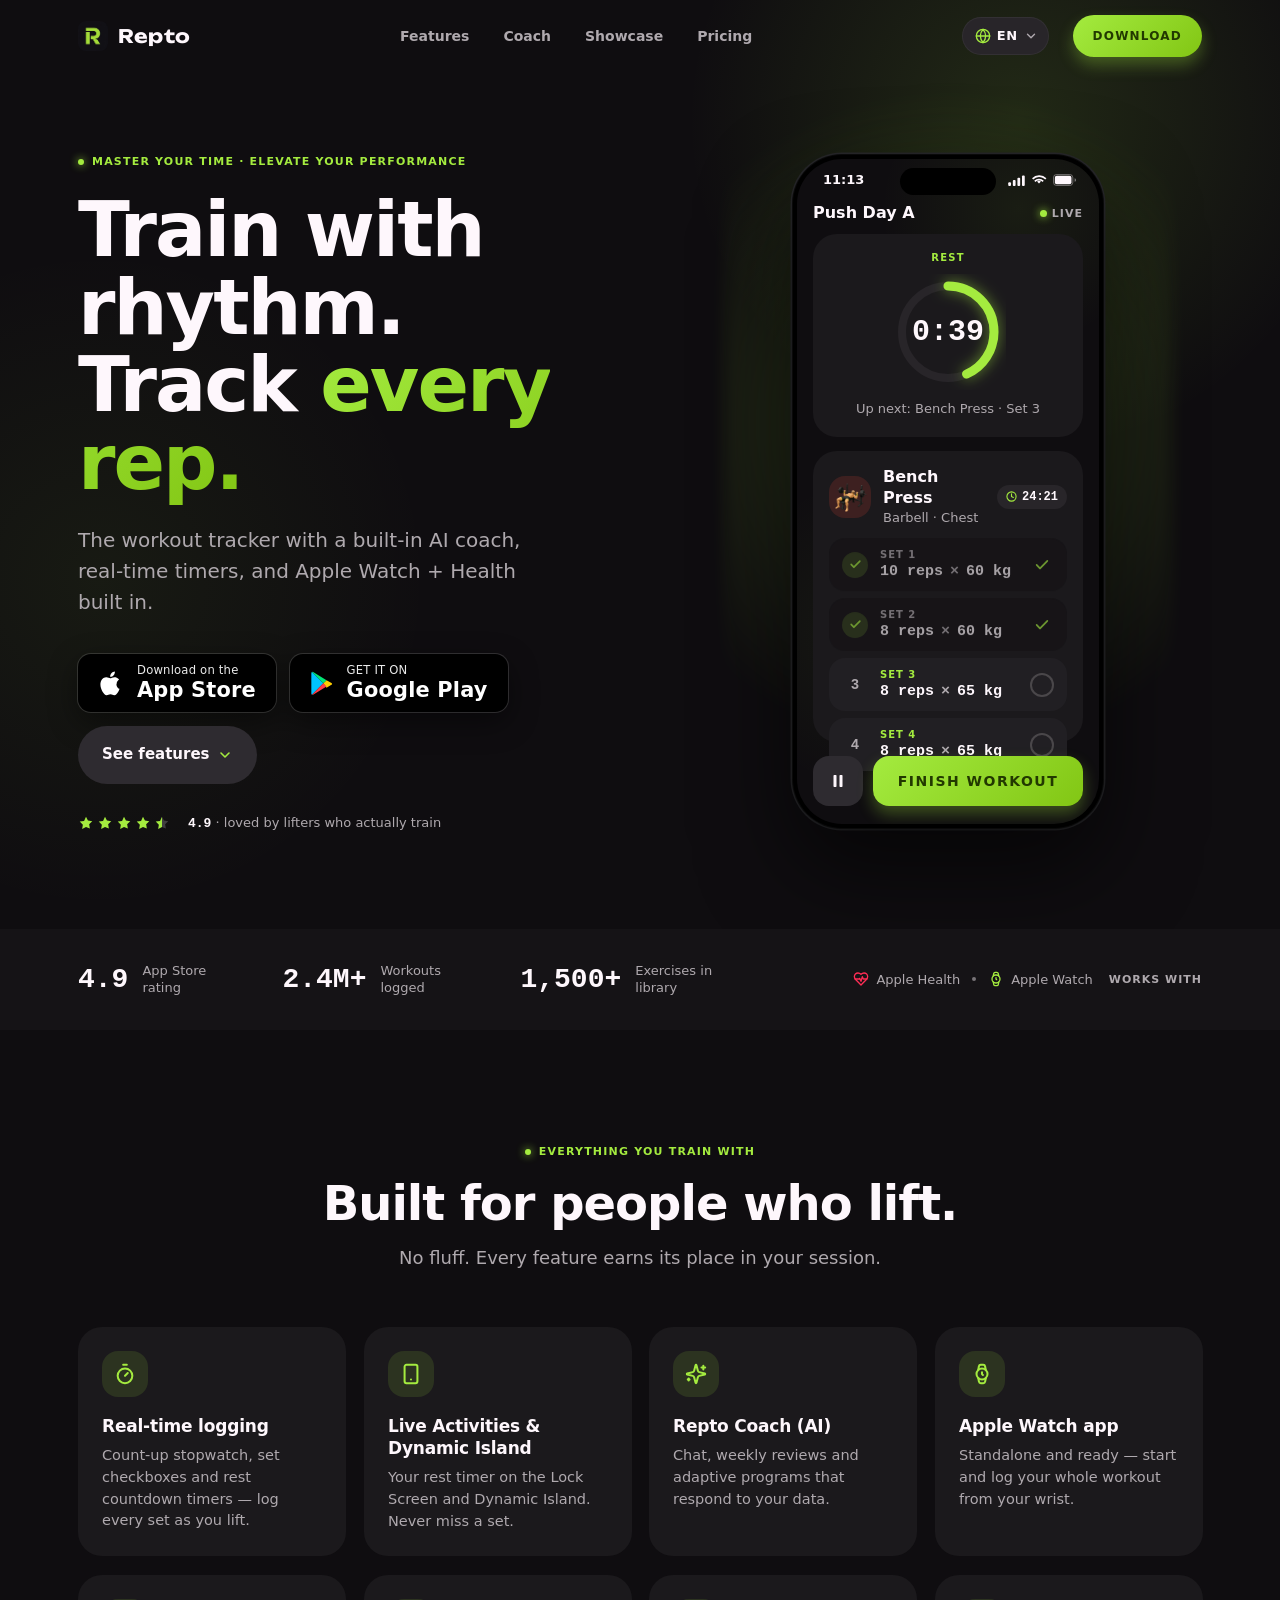
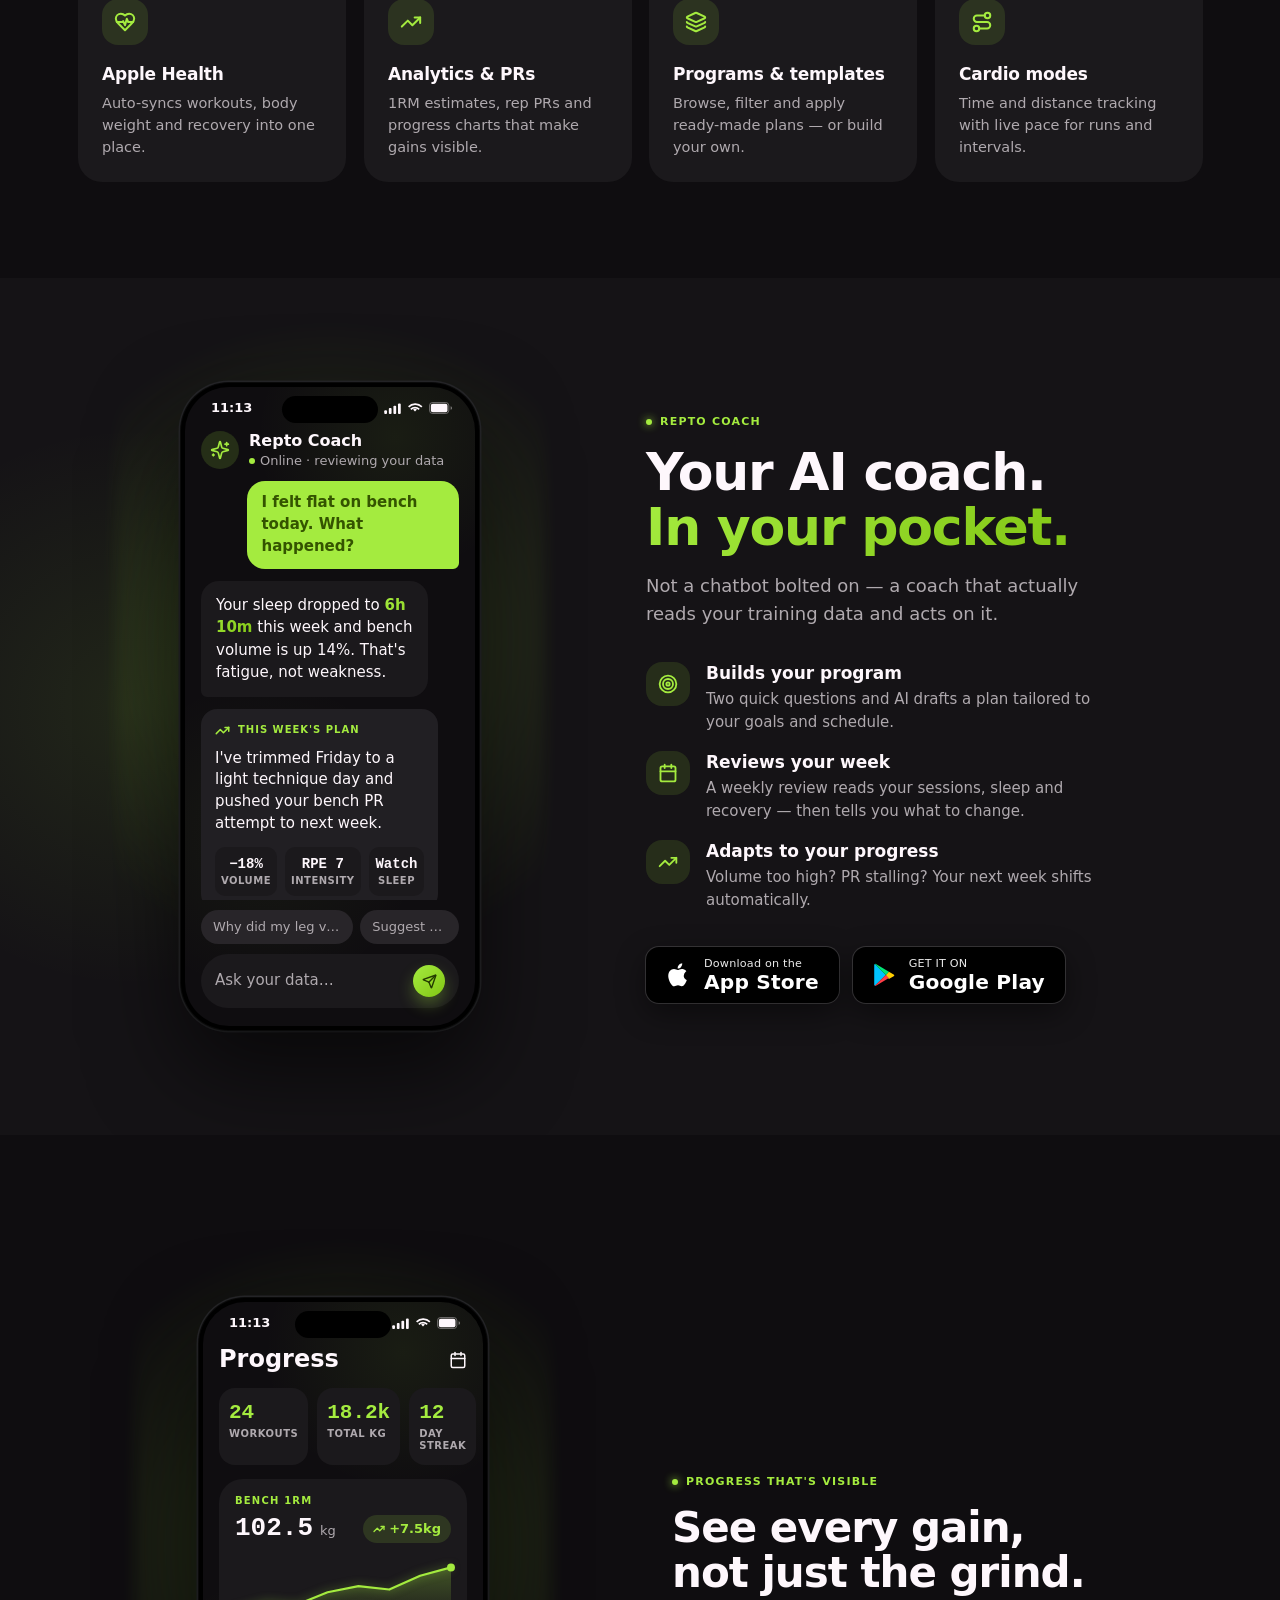
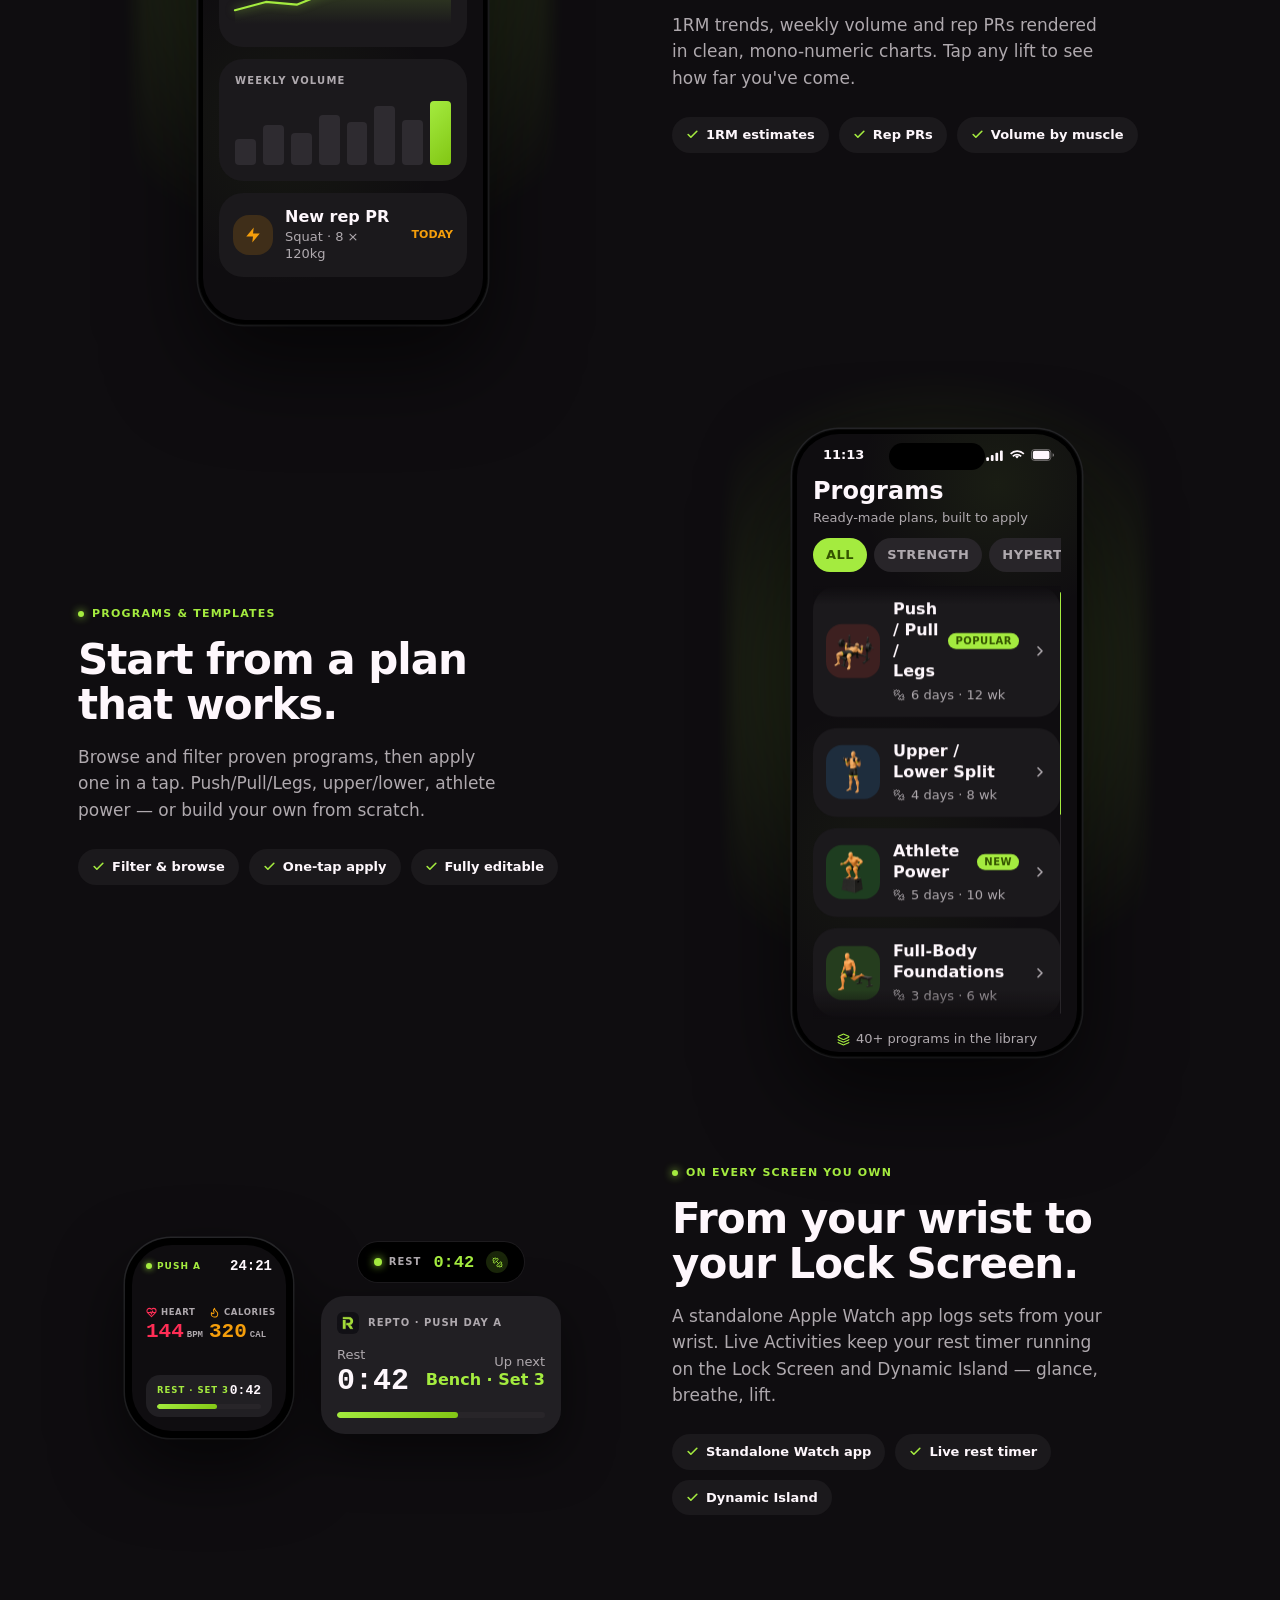
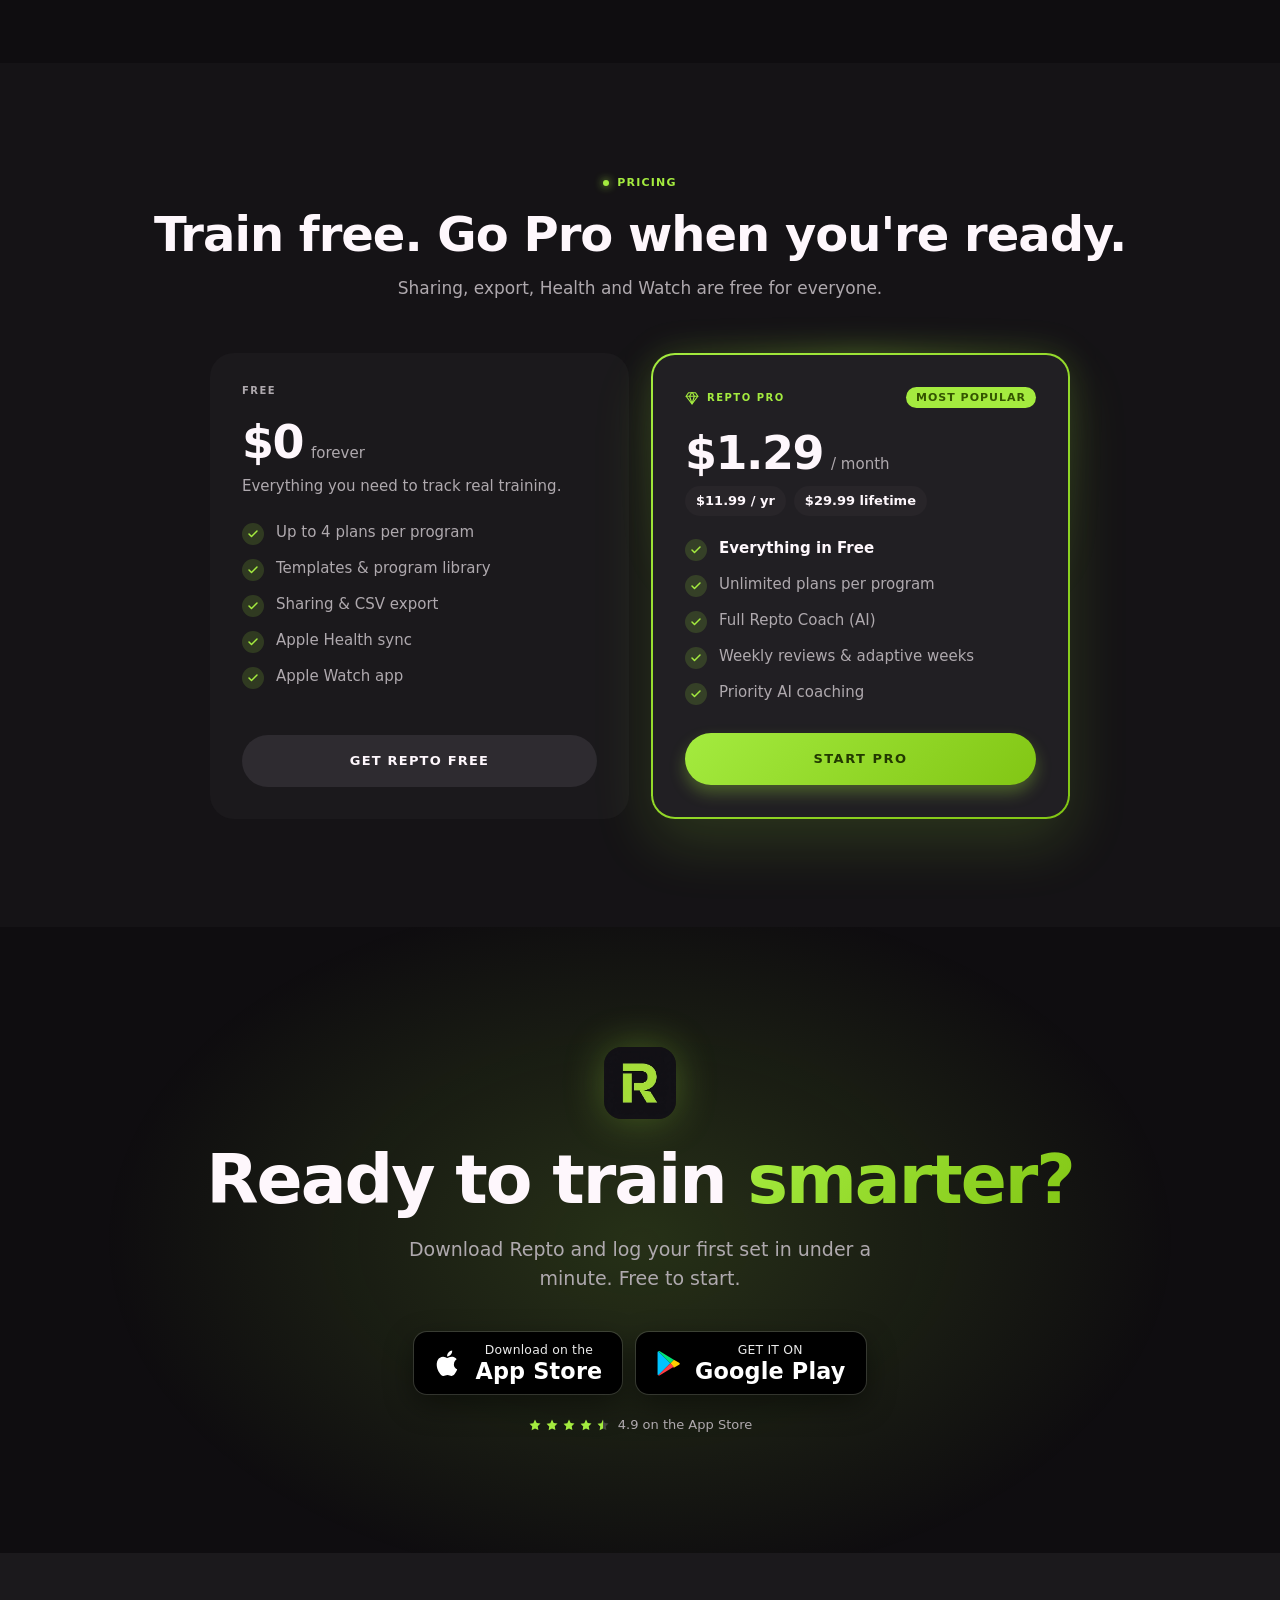
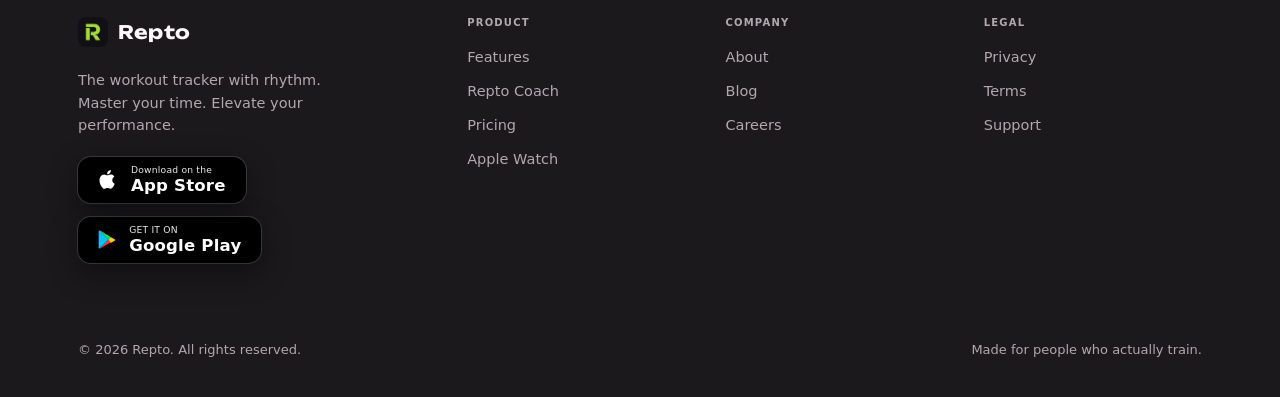
==== index.html @ 411bfa7f "feat(seo): show real 4.9 App Store rating + aggregateRating (4.9/30) Update displayed rating 4.8 -> " ====
<!DOCTYPE html>
<html lang="en">
<head>
<meta charset="UTF-8" />
<meta name="viewport" content="width=device-width, initial-scale=1.0" />
<title>Repto — Train with rhythm. Track every rep.</title>
<meta name="description" content="The workout tracker with a built-in AI coach, real-time timers, and Apple Watch + Apple Health built in. Master your time. Elevate your performance." />
<link rel="icon" href="assets/repto-logo.jpeg" />
<link rel="stylesheet" href="assets/colors_and_type.css" />
<link rel="stylesheet" href="assets/styles.css" />
<link rel="stylesheet" href="assets/lang.css" />
<link rel="canonical" href="https://reptofit.com/" />
<link rel="alternate" hreflang="en" href="https://reptofit.com/" />
<link rel="alternate" hreflang="vi" href="https://reptofit.com/index-vi.html" />
<link rel="alternate" hreflang="x-default" href="https://reptofit.com/" />
<meta property="og:type" content="website" />
<meta property="og:url" content="https://reptofit.com/" />
<meta property="og:title" content="Repto — Train with rhythm. Track every rep." />
<meta property="og:description" content="The workout tracker with a built-in AI coach, real-time timers, and Apple Watch + Health built in." />
<meta property="og:image" content="https://reptofit.com/assets/repto-logo.jpeg" />
<meta property="og:locale" content="en_US" />
<meta property="og:locale:alternate" content="vi_VN" />
<meta name="apple-itunes-app" content="app-id=6761402067" />
<meta name="twitter:card" content="summary_large_image" />
<meta name="twitter:title" content="Repto — Train with rhythm. Track every rep." />
<meta name="twitter:description" content="The workout tracker with a built-in AI coach, real-time timers, and Apple Watch + Health built in." />
<meta name="twitter:image" content="https://reptofit.com/assets/repto-logo.jpeg" />
<script type="application/ld+json">
{
  "@context": "https://schema.org",
  "@type": "SoftwareApplication",
  "name": "Repto — Workout Tracker",
  "operatingSystem": "iOS",
  "applicationCategory": "HealthApplication",
  "url": "https://reptofit.com/",
  "downloadUrl": "https://apps.apple.com/app/repto-workout-tracker/id6761402067",
  "description": "The workout tracker with a built-in AI coach, real-time timers, and Apple Watch + Apple Health built in.",
  "offers": {
    "@type": "Offer",
    "price": "0",
    "priceCurrency": "USD"
  },
  "publisher": {
    "@type": "Organization",
    "name": "Repto",
    "url": "https://reptofit.com/"
  },
  "aggregateRating": {
    "@type": "AggregateRating",
    "ratingValue": "4.9",
    "ratingCount": "30",
    "bestRating": "5",
    "worstRating": "1"
  }
}
</script>
<script src="assets/redirect.js"></script>
</head>
<body>

<!-- ============================================================ ICON SPRITE
     Lucide-geometry stroke icons; referenced via <svg class="icon"><use/></svg>.
     Stroke/fill/size are set by presentation attributes on each <use> wrapper. -->
<svg width="0" height="0" style="position:absolute" aria-hidden="true">
  <defs>
    <symbol id="i-timer" viewBox="0 0 24 24"><line x1="10" x2="14" y1="2" y2="2"/><line x1="12" x2="15" y1="14" y2="11"/><circle cx="12" cy="14" r="8"/></symbol>
    <symbol id="i-smartphone" viewBox="0 0 24 24"><rect width="14" height="20" x="5" y="2" rx="2" ry="2"/><path d="M12 18h.01"/></symbol>
    <symbol id="i-sparkles" viewBox="0 0 24 24"><path d="M9.937 15.5A2 2 0 0 0 8.5 14.063l-6.135-1.582a.5.5 0 0 1 0-.962L8.5 9.936A2 2 0 0 0 9.937 8.5l1.582-6.135a.5.5 0 0 1 .962 0L14.063 8.5A2 2 0 0 0 15.5 9.937l6.135 1.581a.5.5 0 0 1 0 .964L15.5 14.063a2 2 0 0 0-1.437 1.437l-1.582 6.135a.5.5 0 0 1-.962 0z"/><path d="M20 3v4"/><path d="M22 5h-4"/><path d="M4 17v2"/><path d="M5 18H3"/></symbol>
    <symbol id="i-watch" viewBox="0 0 24 24"><circle cx="12" cy="12" r="6"/><polyline points="12 10 12 12 13 13"/><path d="m16.13 7.66-.81-4.05a2 2 0 0 0-2-1.61h-2.68a2 2 0 0 0-2 1.61l-.78 4.05"/><path d="m7.88 16.36.8 4a2 2 0 0 0 2 1.61h2.72a2 2 0 0 0 2-1.61l.81-4.05"/></symbol>
    <symbol id="i-heartPulse" viewBox="0 0 24 24"><path d="M19 14c1.49-1.46 3-3.21 3-5.5A5.5 5.5 0 0 0 16.5 3c-1.76 0-3 .5-4.5 2-1.5-1.5-2.74-2-4.5-2A5.5 5.5 0 0 0 2 8.5c0 2.3 1.5 4.05 3 5.5l7 7Z"/><path d="M3.22 12H9.5l.5-1 2 4.5 2-7 1.5 3.5h5.27"/></symbol>
    <symbol id="i-trendingUp" viewBox="0 0 24 24"><polyline points="22 7 13.5 15.5 8.5 10.5 2 17"/><polyline points="16 7 22 7 22 13"/></symbol>
    <symbol id="i-layers" viewBox="0 0 24 24"><path d="m12.83 2.18a2 2 0 0 0-1.66 0L2.6 6.08a1 1 0 0 0 0 1.83l8.58 3.91a2 2 0 0 0 1.66 0l8.58-3.9a1 1 0 0 0 0-1.83Z"/><path d="M2 12a1 1 0 0 0 .58.91l8.6 3.91a2 2 0 0 0 1.65 0l8.58-3.9A1 1 0 0 0 22 12"/><path d="M2 17a1 1 0 0 0 .58.91l8.6 3.91a2 2 0 0 0 1.65 0l8.58-3.9A1 1 0 0 0 22 17"/></symbol>
    <symbol id="i-route" viewBox="0 0 24 24"><circle cx="6" cy="19" r="3"/><path d="M9 19h8.5a3.5 3.5 0 0 0 0-7h-11a3.5 3.5 0 0 1 0-7H15"/><circle cx="18" cy="5" r="3"/></symbol>
    <symbol id="i-target" viewBox="0 0 24 24"><circle cx="12" cy="12" r="10"/><circle cx="12" cy="12" r="6"/><circle cx="12" cy="12" r="2"/></symbol>
    <symbol id="i-calendar" viewBox="0 0 24 24"><path d="M8 2v4"/><path d="M16 2v4"/><rect width="18" height="18" x="3" y="4" rx="2"/><path d="M3 10h18"/></symbol>
    <symbol id="i-check" viewBox="0 0 24 24"><path d="M20 6 9 17l-5-5"/></symbol>
    <symbol id="i-gem" viewBox="0 0 24 24"><path d="M6 3h12l4 6-10 13L2 9Z"/><path d="M11 3 8 9l4 13 4-13-3-6"/><path d="M2 9h20"/></symbol>
    <symbol id="i-chevronDown" viewBox="0 0 24 24"><path d="m6 9 6 6 6-6"/></symbol>
    <symbol id="i-chevronRight" viewBox="0 0 24 24"><path d="m9 18 6-6-6-6"/></symbol>
    <symbol id="i-clock" viewBox="0 0 24 24"><circle cx="12" cy="12" r="10"/><polyline points="12 6 12 12 16 14"/></symbol>
    <symbol id="i-dumbbell" viewBox="0 0 24 24"><path d="M14.4 14.4 9.6 9.6"/><path d="M18.657 21.485a2 2 0 1 1-2.829-2.828l-1.767 1.768a2 2 0 1 1-2.829-2.829l6.364-6.364a2 2 0 1 1 2.829 2.829l-1.768 1.767a2 2 0 1 1 2.828 2.829z"/><path d="m21.5 21.5-1.4-1.4"/><path d="M3.9 3.9 2.5 2.5"/><path d="M6.404 12.768a2 2 0 1 1-2.829-2.829l1.768-1.767a2 2 0 1 1-2.828-2.829l2.828-2.828a2 2 0 1 1 2.829 2.828l1.767-1.768a2 2 0 1 1 2.829 2.829z"/></symbol>
    <symbol id="i-flame" viewBox="0 0 24 24"><path d="M8.5 14.5A2.5 2.5 0 0 0 11 12c0-1.38-.5-2-1-3-1.072-2.143-.224-4.054 2-6 .5 2.5 2 4.9 4 6.5 2 1.6 3 3.5 3 5.5a7 7 0 1 1-14 0c0-1.153.433-2.294 1-3a2.5 2.5 0 0 0 2.5 2.5z"/></symbol>
    <symbol id="i-zap" viewBox="0 0 24 24"><polygon points="13 2 3 14 12 14 11 22 21 10 12 10 13 2"/></symbol>
    <symbol id="i-send" viewBox="0 0 24 24"><path d="M14.536 21.686a.5.5 0 0 0 .937-.024l6.5-19a.496.496 0 0 0-.635-.635l-19 6.5a.5.5 0 0 0-.024.937l7.93 3.18a2 2 0 0 1 1.112 1.11z"/><path d="m21.854 2.147-10.94 10.939"/></symbol>
  </defs>
</svg>

<!-- ============================================================ NAV -->
<header class="nav" id="nav">
  <nav class="nav__inner container">
    <a href="#top" class="wordmark" aria-label="Repto home">
      <img src="assets/repto-logo.jpeg" alt="" width="30" height="30" class="wordmark__logo" />
      <span class="wordmark__name">Repto</span>
    </a>
    <div class="nav__links">
      <a href="#features">Features</a>
      <a href="#coach">Coach</a>
      <a href="#showcase">Showcase</a>
      <a href="#pricing">Pricing</a>
    </div>
    <div class="nav__lang" data-lang-switch><noscript><a href="index-vi.html">Tiếng Việt</a></noscript></div>
    <a href="#download" class="btn-cta nav__cta">Download</a>
  </nav>
</header>

<main>

<!-- ============================================================ HERO -->
<section id="top" class="hero">
  <div class="hero__glows" aria-hidden="true">
    <span class="glow glow--hero-a"></span>
    <span class="glow glow--hero-b"></span>
  </div>
  <div class="container hero__inner">
    <div class="hero-grid">
      <div class="hero-copy">
        <div class="reveal"><span class="overline"><span class="overline__dot"></span><span class="overline__text">Master your time · Elevate your performance</span></span></div>
        <h1 class="reveal hero__title" data-delay="70">Train with rhythm.<br />Track <span class="accent">every rep.</span></h1>
        <p class="reveal hero__lead" data-delay="140">The workout tracker with a built-in AI coach, real-time timers, and Apple Watch + Health built in.</p>
        <div class="reveal hero__ctas" data-delay="210">
          <!-- App Store badge -->
          <a href="https://apps.apple.com/app/repto-workout-tracker/id6761402067" target="_blank" rel="noopener" class="badge badge--58" aria-label="Download Repto on the App Store">
            <svg class="badge__glyph" viewBox="0 0 24 24" fill="#fff" aria-hidden="true"><path d="M17.05 12.5c-.03-2.5 2.04-3.7 2.13-3.76-1.16-1.7-2.97-1.93-3.61-1.96-1.54-.16-3 .9-3.78.9-.77 0-1.97-.88-3.24-.85-1.67.02-3.21.97-4.07 2.46-1.73 3.01-.44 7.46 1.24 9.9.82 1.2 1.8 2.53 3.08 2.48 1.24-.05 1.7-.8 3.2-.8 1.49 0 1.9.8 3.2.77 1.32-.02 2.16-1.21 2.97-2.41.93-1.38 1.32-2.72 1.34-2.79-.03-.01-2.57-.99-2.6-3.92zM14.6 5.1c.68-.83 1.14-1.98 1.01-3.1-.98.04-2.16.65-2.87 1.47-.63.73-1.18 1.9-1.03 3.02 1.09.08 2.21-.56 2.89-1.39z"/></svg>
            <span class="badge__txt"><span class="badge__pre">Download on the</span><span class="badge__name">App Store</span></span>
          </a>
          <!-- Google Play badge -->
          <a href="#download" class="badge badge--58" aria-label="Get Repto on Google Play">
            <svg class="badge__glyph badge__glyph--play" viewBox="0 0 24 24" aria-hidden="true"><path d="M3.609 1.814 13.792 12 3.61 22.186a.996.996 0 0 1-.61-.92V2.734a1 1 0 0 1 .609-.92z" fill="#00C3FF"/><path d="m13.792 12 2.882-2.882 4.434 2.53c.78.445.78 1.26 0 1.704l-4.434 2.53L13.792 12z" fill="#FFCE00"/><path d="m16.674 9.118-2.882 2.882L3.61 1.814a.998.998 0 0 1 .98-.04l12.084 7.344z" fill="#00E676"/><path d="m13.792 12 2.882 2.882L4.589 22.226a.998.998 0 0 1-.98-.04L13.792 12z" fill="#FF3D47"/></svg>
            <span class="badge__txt"><span class="badge__pre">GET IT ON</span><span class="badge__name">Google Play</span></span>
          </a>
          <a href="#features" class="btn-ghost">See features <svg class="icon" width="16" height="16" fill="none" stroke="var(--lime)" stroke-width="2.4" stroke-linecap="round" stroke-linejoin="round"><use href="#i-chevronDown"/></svg></a>
        </div>
        <div class="reveal hero__rating" data-delay="280">
          <span class="stars" data-stars="4.9" aria-label="4.9 out of 5"></span>
          <span class="hero__rating-txt"><strong>4.9</strong> · loved by lifters who actually train</span>
        </div>
      </div>
      <div class="hero-phone">
        <div class="reveal reveal--far" data-delay="180">
          <!-- PHONE: Active Workout -->
          <div class="phone phone--312">
            <span class="phone__glow" aria-hidden="true"></span>
            <div class="phone__body repto-float">
              <div class="phone__screen">
                <div class="phone__ambient" aria-hidden="true"><span></span><span></span></div>
                <div class="statusbar">
                  <span class="statusbar__time" data-clock>9:41</span>
                  <span class="statusbar__icons">
                    <svg width="17" height="11" viewBox="0 0 18 12" fill="currentColor"><rect x="0" y="8" width="3" height="4" rx="1"/><rect x="5" y="5.5" width="3" height="6.5" rx="1"/><rect x="10" y="3" width="3" height="9" rx="1"/><rect x="15" y="0.5" width="3" height="11.5" rx="1"/></svg>
                    <svg width="16" height="11" viewBox="0 0 17 12" fill="currentColor"><path d="M8.5 2.2c2.6 0 5 1 6.8 2.7l1.3-1.4A11 11 0 0 0 8.5.3 11 11 0 0 0 .9 3.5l1.3 1.4A9.4 9.4 0 0 1 8.5 2.2z"/><path d="M8.5 6c1.5 0 2.9.6 3.9 1.6l1.3-1.4a7.3 7.3 0 0 0-10.4 0l1.3 1.4A5.4 5.4 0 0 1 8.5 6z"/><path d="m8.5 9.4 2.1-2.2a3 3 0 0 0-4.2 0z"/></svg>
                    <svg width="24" height="12" viewBox="0 0 26 13" fill="none"><rect x="0.5" y="0.5" width="21" height="12" rx="3.5" stroke="currentColor" opacity="0.4"/><rect x="2" y="2" width="18" height="9" rx="2" fill="currentColor"/><path d="M23.5 4.5v4c.8-.3 1.3-1 1.3-2s-.5-1.7-1.3-2z" fill="currentColor" opacity="0.5"/></svg>
                  </span>
                  <span class="statusbar__notch"></span>
                </div>
                <div class="phone__content">
                  <!-- Active workout screen -->
                  <div class="aw">
                    <div class="aw__head">
                      <div class="aw__title">Push Day A</div>
                      <span class="aw__live"><span class="repto-pulse aw__live-dot"></span> LIVE</span>
                    </div>
                    <div class="aw__pad">
                      <div class="aw__rest">
                        <div class="plabel" data-rest-label>REST</div>
                        <div class="aw__ring">
                          <svg width="116" height="116" viewBox="0 0 116 116" class="aw__ring-svg">
                            <circle cx="58" cy="58" r="46" fill="none" stroke="var(--surface-highest)" stroke-width="8"/>
                            <circle cx="58" cy="58" r="46" fill="none" stroke="var(--lime)" stroke-width="9" stroke-linecap="round" class="aw__ring-prog" data-rest-ring stroke-dasharray="289.03" stroke-dashoffset="154.15"/>
                          </svg>
                          <div class="aw__ring-num" data-rest-num>0:42</div>
                        </div>
                        <div class="aw__upnext">Up next: Bench Press · Set 3</div>
                      </div>
                    </div>
                    <div class="aw__pad aw__exwrap">
                      <div class="aw__ex">
                        <div class="aw__ex-head">
                          <div class="aw__ex-icon" style="background:var(--muscle-chest)"><img src="assets/exercises/bench_press_barbell.png" alt="" /></div>
                          <div class="aw__ex-meta">
                            <div class="card-title">Bench Press</div>
                            <div class="caption">Barbell · Chest</div>
                          </div>
                          <span class="aw__ex-timer"><svg class="icon" width="11" height="11" fill="none" stroke="var(--lime)" stroke-width="2.4" stroke-linecap="round" stroke-linejoin="round"><use href="#i-clock"/></svg><span class="mono" data-elapsed>24:18</span></span>
                        </div>
                        <div class="aw__sets">
                          <div class="aw__set aw__set--done">
                            <span class="aw__set-mark"><svg class="icon" width="13" height="13" fill="none" stroke="var(--lime)" stroke-width="3" stroke-linecap="round" stroke-linejoin="round"><use href="#i-check"/></svg></span>
                            <div class="aw__set-body"><div class="aw__set-label aw__set-label--done">SET 1</div><div class="aw__set-val"><span>10 reps</span><span class="aw__set-x">×</span><span>60 kg</span></div></div>
                            <span class="aw__set-check aw__set-check--done"><svg class="icon" width="16" height="16" fill="none" stroke="var(--lime)" stroke-width="2.6" stroke-linecap="round" stroke-linejoin="round"><use href="#i-check"/></svg></span>
                          </div>
                          <div class="aw__set aw__set--done">
                            <span class="aw__set-mark"><svg class="icon" width="13" height="13" fill="none" stroke="var(--lime)" stroke-width="3" stroke-linecap="round" stroke-linejoin="round"><use href="#i-check"/></svg></span>
                            <div class="aw__set-body"><div class="aw__set-label aw__set-label--done">SET 2</div><div class="aw__set-val"><span>8 reps</span><span class="aw__set-x">×</span><span>60 kg</span></div></div>
                            <span class="aw__set-check aw__set-check--done"><svg class="icon" width="16" height="16" fill="none" stroke="var(--lime)" stroke-width="2.6" stroke-linecap="round" stroke-linejoin="round"><use href="#i-check"/></svg></span>
                          </div>
                          <div class="aw__set">
                            <span class="aw__set-num">3</span>
                            <div class="aw__set-body"><div class="aw__set-label">SET 3</div><div class="aw__set-val"><span>8 reps</span><span class="aw__set-x">×</span><span>65 kg</span></div></div>
                            <span class="aw__set-check"></span>
                          </div>
                          <div class="aw__set">
                            <span class="aw__set-num">4</span>
                            <div class="aw__set-body"><div class="aw__set-label">SET 4</div><div class="aw__set-val"><span>8 reps</span><span class="aw__set-x">×</span><span>65 kg</span></div></div>
                            <span class="aw__set-check"></span>
                          </div>
                        </div>
                      </div>
                    </div>
                    <div class="aw__actions">
                      <div class="aw__pause"><svg width="18" height="18" viewBox="0 0 24 24" fill="var(--text-primary)"><rect x="6" y="4" width="4" height="16" rx="1"/><rect x="14" y="4" width="4" height="16" rx="1"/></svg></div>
                      <div class="aw__finish">Finish Workout</div>
                    </div>
                  </div>
                </div>
              </div>
            </div>
          </div>
        </div>
      </div>
    </div>
  </div>
</section>

<!-- ============================================================ SOCIAL PROOF -->
<section class="proof">
  <div class="container proof__inner">
    <div class="proof-stats">
      <div class="proof__stat"><span class="proof__val">4.9</span><span class="proof__lbl">App Store rating</span></div>
      <div class="proof__stat"><span class="proof__val">2.4M+</span><span class="proof__lbl">Workouts logged</span></div>
      <div class="proof__stat"><span class="proof__val">1,500+</span><span class="proof__lbl">Exercises in library</span></div>
    </div>
    <div class="proof__works">
      <span class="proof__work"><svg class="icon" width="16" height="16" fill="none" stroke="var(--health-red)" stroke-width="2" stroke-linecap="round" stroke-linejoin="round"><use href="#i-heartPulse"/></svg> Apple Health</span>
      <span class="proof__sep"></span>
      <span class="proof__work"><svg class="icon" width="16" height="16" fill="none" stroke="var(--lime)" stroke-width="2" stroke-linecap="round" stroke-linejoin="round"><use href="#i-watch"/></svg> Apple Watch</span>
      <span class="proof__workswith">Works with</span>
    </div>
  </div>
</section>

<!-- ============================================================ FEATURES -->
<section id="features" class="features">
  <div class="container">
    <div class="reveal section-head">
      <span class="overline"><span class="overline__dot"></span><span class="overline__text">Everything you train with</span></span>
      <h2 class="section-title">Built for people who lift.</h2>
      <p class="section-lead">No fluff. Every feature earns its place in your session.</p>
    </div>
    <div class="feat-grid">
      <div class="reveal feat-cell"><article class="feature"><div class="feature__icon"><svg class="icon" width="22" height="22" fill="none" stroke="var(--lime)" stroke-width="2.2" stroke-linecap="round" stroke-linejoin="round"><use href="#i-timer"/></svg></div><h3 class="feature__title">Real-time logging</h3><p class="feature__desc">Count-up stopwatch, set checkboxes and rest countdown timers — log every set as you lift.</p></article></div>
      <div class="reveal feat-cell" data-delay="60"><article class="feature"><div class="feature__icon"><svg class="icon" width="22" height="22" fill="none" stroke="var(--lime)" stroke-width="2.2" stroke-linecap="round" stroke-linejoin="round"><use href="#i-smartphone"/></svg></div><h3 class="feature__title">Live Activities &amp; Dynamic Island</h3><p class="feature__desc">Your rest timer on the Lock Screen and Dynamic Island. Never miss a set.</p></article></div>
      <div class="reveal feat-cell" data-delay="120"><article class="feature"><div class="feature__icon"><svg class="icon" width="22" height="22" fill="none" stroke="var(--lime)" stroke-width="2.2" stroke-linecap="round" stroke-linejoin="round"><use href="#i-sparkles"/></svg></div><h3 class="feature__title">Repto Coach (AI)</h3><p class="feature__desc">Chat, weekly reviews and adaptive programs that respond to your data.</p></article></div>
      <div class="reveal feat-cell" data-delay="180"><article class="feature"><div class="feature__icon"><svg class="icon" width="22" height="22" fill="none" stroke="var(--lime)" stroke-width="2.2" stroke-linecap="round" stroke-linejoin="round"><use href="#i-watch"/></svg></div><h3 class="feature__title">Apple Watch app</h3><p class="feature__desc">Standalone and ready — start and log your whole workout from your wrist.</p></article></div>
      <div class="reveal feat-cell"><article class="feature"><div class="feature__icon"><svg class="icon" width="22" height="22" fill="none" stroke="var(--lime)" stroke-width="2.2" stroke-linecap="round" stroke-linejoin="round"><use href="#i-heartPulse"/></svg></div><h3 class="feature__title">Apple Health</h3><p class="feature__desc">Auto-syncs workouts, body weight and recovery into one place.</p></article></div>
      <div class="reveal feat-cell" data-delay="60"><article class="feature"><div class="feature__icon"><svg class="icon" width="22" height="22" fill="none" stroke="var(--lime)" stroke-width="2.2" stroke-linecap="round" stroke-linejoin="round"><use href="#i-trendingUp"/></svg></div><h3 class="feature__title">Analytics &amp; PRs</h3><p class="feature__desc">1RM estimates, rep PRs and progress charts that make gains visible.</p></article></div>
      <div class="reveal feat-cell" data-delay="120"><article class="feature"><div class="feature__icon"><svg class="icon" width="22" height="22" fill="none" stroke="var(--lime)" stroke-width="2.2" stroke-linecap="round" stroke-linejoin="round"><use href="#i-layers"/></svg></div><h3 class="feature__title">Programs &amp; templates</h3><p class="feature__desc">Browse, filter and apply ready-made plans — or build your own.</p></article></div>
      <div class="reveal feat-cell" data-delay="180"><article class="feature"><div class="feature__icon"><svg class="icon" width="22" height="22" fill="none" stroke="var(--lime)" stroke-width="2.2" stroke-linecap="round" stroke-linejoin="round"><use href="#i-route"/></svg></div><h3 class="feature__title">Cardio modes</h3><p class="feature__desc">Time and distance tracking with live pace for runs and intervals.</p></article></div>
    </div>
  </div>
</section>

<!-- ============================================================ COACH SPOTLIGHT -->
<section id="coach" class="coach">
  <div class="glow glow--coach" aria-hidden="true"></div>
  <div class="container coach__inner">
    <div class="coach-grid">
      <div class="coach-phone">
        <div class="reveal reveal--far">
          <!-- PHONE: Coach chat -->
          <div class="phone phone--300">
            <span class="phone__glow" aria-hidden="true"></span>
            <div class="phone__body repto-float" style="animation-delay:.6s">
              <div class="phone__screen">
                <div class="phone__ambient" aria-hidden="true"><span></span><span></span></div>
                <div class="statusbar">
                  <span class="statusbar__time" data-clock>9:41</span>
                  <span class="statusbar__icons">
                    <svg width="17" height="11" viewBox="0 0 18 12" fill="currentColor"><rect x="0" y="8" width="3" height="4" rx="1"/><rect x="5" y="5.5" width="3" height="6.5" rx="1"/><rect x="10" y="3" width="3" height="9" rx="1"/><rect x="15" y="0.5" width="3" height="11.5" rx="1"/></svg>
                    <svg width="16" height="11" viewBox="0 0 17 12" fill="currentColor"><path d="M8.5 2.2c2.6 0 5 1 6.8 2.7l1.3-1.4A11 11 0 0 0 8.5.3 11 11 0 0 0 .9 3.5l1.3 1.4A9.4 9.4 0 0 1 8.5 2.2z"/><path d="M8.5 6c1.5 0 2.9.6 3.9 1.6l1.3-1.4a7.3 7.3 0 0 0-10.4 0l1.3 1.4A5.4 5.4 0 0 1 8.5 6z"/><path d="m8.5 9.4 2.1-2.2a3 3 0 0 0-4.2 0z"/></svg>
                    <svg width="24" height="12" viewBox="0 0 26 13" fill="none"><rect x="0.5" y="0.5" width="21" height="12" rx="3.5" stroke="currentColor" opacity="0.4"/><rect x="2" y="2" width="18" height="9" rx="2" fill="currentColor"/><path d="M23.5 4.5v4c.8-.3 1.3-1 1.3-2s-.5-1.7-1.3-2z" fill="currentColor" opacity="0.5"/></svg>
                  </span>
                  <span class="statusbar__notch"></span>
                </div>
                <div class="phone__content">
                  <!-- Coach chat screen -->
                  <div class="coach-scr">
                    <div class="coach-scr__head">
                      <span class="coach-scr__avatar"><svg class="icon" width="20" height="20" fill="none" stroke="var(--lime)" stroke-width="2" stroke-linecap="round" stroke-linejoin="round"><use href="#i-sparkles"/></svg></span>
                      <div class="coach-scr__id">
                        <div class="card-title">Repto Coach</div>
                        <div class="coach-scr__status"><span class="repto-pulse coach-scr__dot"></span> Online · reviewing your data</div>
                      </div>
                    </div>
                    <div class="coach-scr__thread">
                      <div class="bubble bubble--user">I felt flat on bench today. What happened?</div>
                      <div class="bubble bubble--coach">Your sleep dropped to <strong class="accent">6h 10m</strong> this week and bench volume is up 14%. That's fatigue, not weakness.</div>
                      <div class="coach-scr__insight">
                        <div class="coach-scr__insight-head"><svg class="icon" width="15" height="15" fill="none" stroke="var(--lime)" stroke-width="2.4" stroke-linecap="round" stroke-linejoin="round"><use href="#i-trendingUp"/></svg><span class="coach-scr__insight-title">THIS WEEK'S PLAN</span></div>
                        <div class="coach-scr__insight-body">I've trimmed Friday to a light technique day and pushed your bench PR attempt to next week.</div>
                        <div class="coach-scr__metrics">
                          <div class="coach-scr__metric"><div class="coach-scr__metric-v">−18%</div><div class="coach-scr__metric-k">VOLUME</div></div>
                          <div class="coach-scr__metric"><div class="coach-scr__metric-v">RPE 7</div><div class="coach-scr__metric-k">INTENSITY</div></div>
                          <div class="coach-scr__metric"><div class="coach-scr__metric-v">Watch</div><div class="coach-scr__metric-k">SLEEP</div></div>
                        </div>
                      </div>
                      <div class="bubble bubble--typing"><span class="repto-typing"></span><span class="repto-typing" style="animation-delay:.18s"></span><span class="repto-typing" style="animation-delay:.36s"></span></div>
                    </div>
                    <div class="coach-scr__compose">
                      <div class="coach-scr__chips">
                        <span class="coach-scr__chip">Why did my leg volume drop?</span>
                        <span class="coach-scr__chip">Suggest a deload</span>
                      </div>
                      <div class="coach-scr__input"><span class="coach-scr__placeholder">Ask your data…</span><span class="coach-scr__send"><svg class="icon" width="15" height="15" fill="none" stroke="var(--lime-soft)" stroke-width="2.2" stroke-linecap="round" stroke-linejoin="round"><use href="#i-send"/></svg></span></div>
                    </div>
                  </div>
                </div>
              </div>
            </div>
          </div>
        </div>
      </div>
      <div class="coach-copy">
        <div class="reveal"><span class="overline"><span class="overline__dot"></span><span class="overline__text">Repto Coach</span></span></div>
        <h2 class="reveal coach__title" data-delay="70">Your AI coach.<br /><span class="accent">In your pocket.</span></h2>
        <p class="reveal coach__lead" data-delay="130">Not a chatbot bolted on — a coach that actually reads your training data and acts on it.</p>
        <div class="coach__bullets">
          <div class="reveal coach__bullet" data-delay="180"><span class="coach__bullet-icon"><svg class="icon" width="20" height="20" fill="none" stroke="var(--lime)" stroke-width="2.2" stroke-linecap="round" stroke-linejoin="round"><use href="#i-target"/></svg></span><div><div class="coach__bullet-title">Builds your program</div><div class="coach__bullet-desc">Two quick questions and AI drafts a plan tailored to your goals and schedule.</div></div></div>
          <div class="reveal coach__bullet" data-delay="250"><span class="coach__bullet-icon"><svg class="icon" width="20" height="20" fill="none" stroke="var(--lime)" stroke-width="2.2" stroke-linecap="round" stroke-linejoin="round"><use href="#i-calendar"/></svg></span><div><div class="coach__bullet-title">Reviews your week</div><div class="coach__bullet-desc">A weekly review reads your sessions, sleep and recovery — then tells you what to change.</div></div></div>
          <div class="reveal coach__bullet" data-delay="320"><span class="coach__bullet-icon"><svg class="icon" width="20" height="20" fill="none" stroke="var(--lime)" stroke-width="2.2" stroke-linecap="round" stroke-linejoin="round"><use href="#i-trendingUp"/></svg></span><div><div class="coach__bullet-title">Adapts to your progress</div><div class="coach__bullet-desc">Volume too high? PR stalling? Your next week shifts automatically.</div></div></div>
        </div>
        <div class="reveal coach__ctas" data-delay="420">
          <a href="https://apps.apple.com/app/repto-workout-tracker/id6761402067" target="_blank" rel="noopener" class="badge badge--56" aria-label="Download Repto on the App Store">
            <svg class="badge__glyph" viewBox="0 0 24 24" fill="#fff" aria-hidden="true"><path d="M17.05 12.5c-.03-2.5 2.04-3.7 2.13-3.76-1.16-1.7-2.97-1.93-3.61-1.96-1.54-.16-3 .9-3.78.9-.77 0-1.97-.88-3.24-.85-1.67.02-3.21.97-4.07 2.46-1.73 3.01-.44 7.46 1.24 9.9.82 1.2 1.8 2.53 3.08 2.48 1.24-.05 1.7-.8 3.2-.8 1.49 0 1.9.8 3.2.77 1.32-.02 2.16-1.21 2.97-2.41.93-1.38 1.32-2.72 1.34-2.79-.03-.01-2.57-.99-2.6-3.92zM14.6 5.1c.68-.83 1.14-1.98 1.01-3.1-.98.04-2.16.65-2.87 1.47-.63.73-1.18 1.9-1.03 3.02 1.09.08 2.21-.56 2.89-1.39z"/></svg>
            <span class="badge__txt"><span class="badge__pre">Download on the</span><span class="badge__name">App Store</span></span>
          </a>
          <a href="#download" class="badge badge--56" aria-label="Get Repto on Google Play">
            <svg class="badge__glyph badge__glyph--play" viewBox="0 0 24 24" aria-hidden="true"><path d="M3.609 1.814 13.792 12 3.61 22.186a.996.996 0 0 1-.61-.92V2.734a1 1 0 0 1 .609-.92z" fill="#00C3FF"/><path d="m13.792 12 2.882-2.882 4.434 2.53c.78.445.78 1.26 0 1.704l-4.434 2.53L13.792 12z" fill="#FFCE00"/><path d="m16.674 9.118-2.882 2.882L3.61 1.814a.998.998 0 0 1 .98-.04l12.084 7.344z" fill="#00E676"/><path d="m13.792 12 2.882 2.882L4.589 22.226a.998.998 0 0 1-.98-.04L13.792 12z" fill="#FF3D47"/></svg>
            <span class="badge__txt"><span class="badge__pre">GET IT ON</span><span class="badge__name">Google Play</span></span>
          </a>
        </div>
      </div>
    </div>
  </div>
</section>

<!-- ============================================================ SHOWCASE -->
<section id="showcase" class="showcase">
  <div class="container">

    <!-- Row 1: Analytics (phone left) -->
    <div class="showcase-row">
      <div class="sr-phone">
        <div class="reveal reveal--far">
          <div class="phone phone--290">
            <span class="phone__glow" aria-hidden="true"></span>
            <div class="phone__body repto-float" style="animation-delay:.2s">
              <div class="phone__screen">
                <div class="phone__ambient" aria-hidden="true"><span></span><span></span></div>
                <div class="statusbar"><span class="statusbar__time" data-clock>9:41</span><span class="statusbar__icons"><svg width="17" height="11" viewBox="0 0 18 12" fill="currentColor"><rect x="0" y="8" width="3" height="4" rx="1"/><rect x="5" y="5.5" width="3" height="6.5" rx="1"/><rect x="10" y="3" width="3" height="9" rx="1"/><rect x="15" y="0.5" width="3" height="11.5" rx="1"/></svg><svg width="16" height="11" viewBox="0 0 17 12" fill="currentColor"><path d="M8.5 2.2c2.6 0 5 1 6.8 2.7l1.3-1.4A11 11 0 0 0 8.5.3 11 11 0 0 0 .9 3.5l1.3 1.4A9.4 9.4 0 0 1 8.5 2.2z"/><path d="M8.5 6c1.5 0 2.9.6 3.9 1.6l1.3-1.4a7.3 7.3 0 0 0-10.4 0l1.3 1.4A5.4 5.4 0 0 1 8.5 6z"/><path d="m8.5 9.4 2.1-2.2a3 3 0 0 0-4.2 0z"/></svg><svg width="24" height="12" viewBox="0 0 26 13" fill="none"><rect x="0.5" y="0.5" width="21" height="12" rx="3.5" stroke="currentColor" opacity="0.4"/><rect x="2" y="2" width="18" height="9" rx="2" fill="currentColor"/><path d="M23.5 4.5v4c.8-.3 1.3-1 1.3-2s-.5-1.7-1.3-2z" fill="currentColor" opacity="0.5"/></svg></span><span class="statusbar__notch"></span></div>
                <div class="phone__content">
                  <!-- Analytics screen -->
                  <div class="ana">
                    <div class="ana__head"><div class="page-title">Progress</div><svg class="icon" width="18" height="18" fill="none" stroke="var(--text-primary)" stroke-width="2" stroke-linecap="round" stroke-linejoin="round"><use href="#i-calendar"/></svg></div>
                    <div class="ana__strip">
                      <div class="ana__stat"><div class="ana__stat-v">24</div><div class="ana__stat-l">WORKOUTS</div></div>
                      <div class="ana__stat"><div class="ana__stat-v">18.2k</div><div class="ana__stat-l">TOTAL KG</div></div>
                      <div class="ana__stat"><div class="ana__stat-v">12</div><div class="ana__stat-l">DAY STREAK</div></div>
                    </div>
                    <div class="ana__card">
                      <div class="ana__card-head">
                        <div><div class="plabel">BENCH 1RM</div><div class="ana__1rm"><span class="ana__1rm-v">102.5</span><span class="caption">kg</span></div></div>
                        <span class="ana__delta"><svg class="icon" width="12" height="12" fill="none" stroke="currentColor" stroke-width="2.6" stroke-linecap="round" stroke-linejoin="round"><use href="#i-trendingUp"/></svg> +7.5kg</span>
                      </div>
                      <svg width="100%" viewBox="0 0 244 86" class="ana__chart">
                        <defs><linearGradient id="area" x1="0" x2="0" y1="0" y2="1"><stop offset="0%" stop-color="rgba(164,235,63,.28)"/><stop offset="100%" stop-color="rgba(164,235,63,0)"/></linearGradient></defs>
                        <polygon points="0,78 0,62.4 34.857,53.04 69.714,56.16 104.571,42.12 139.428,35.1 174.285,39 209.142,23.4 244,14.04 244,78" fill="url(#area)"/>
                        <polyline points="0,62.4 34.857,53.04 69.714,56.16 104.571,42.12 139.428,35.1 174.285,39 209.142,23.4 244,14.04" fill="none" stroke="var(--lime)" stroke-width="2.5" stroke-linecap="round" stroke-linejoin="round" class="ana__chart-line"/>
                        <circle cx="244" cy="14.04" r="4.5" fill="var(--lime)"/>
                      </svg>
                    </div>
                    <div class="ana__card">
                      <div class="plabel plabel--muted">WEEKLY VOLUME</div>
                      <div class="ana__bars">
                        <div class="ana__bar" style="height:40%"></div>
                        <div class="ana__bar" style="height:62%"></div>
                        <div class="ana__bar" style="height:50%"></div>
                        <div class="ana__bar" style="height:78%"></div>
                        <div class="ana__bar" style="height:66%"></div>
                        <div class="ana__bar" style="height:92%"></div>
                        <div class="ana__bar" style="height:70%"></div>
                        <div class="ana__bar ana__bar--last" style="height:100%"></div>
                      </div>
                    </div>
                    <div class="ana__pr">
                      <span class="ana__pr-icon"><svg class="icon" width="18" height="18" fill="var(--amber)" stroke="none"><use href="#i-zap"/></svg></span>
                      <div class="ana__pr-body"><div class="card-title">New rep PR</div><div class="caption">Squat · 8 × 120kg</div></div>
                      <span class="ana__pr-today">Today</span>
                    </div>
                  </div>
                </div>
              </div>
            </div>
          </div>
        </div>
      </div>
      <div class="sr-text">
        <div class="reveal"><span class="overline"><span class="overline__dot"></span><span class="overline__text">Progress that's visible</span></span></div>
        <h2 class="reveal showcase__title" data-delay="70">See every gain, not just the grind.</h2>
        <p class="reveal showcase__body" data-delay="130">1RM trends, weekly volume and rep PRs rendered in clean, mono-numeric charts. Tap any lift to see how far you've come.</p>
        <div class="reveal showcase__chips" data-delay="200">
          <span class="chip"><svg class="icon" width="13" height="13" fill="none" stroke="var(--lime)" stroke-width="3" stroke-linecap="round" stroke-linejoin="round"><use href="#i-check"/></svg> 1RM estimates</span>
          <span class="chip"><svg class="icon" width="13" height="13" fill="none" stroke="var(--lime)" stroke-width="3" stroke-linecap="round" stroke-linejoin="round"><use href="#i-check"/></svg> Rep PRs</span>
          <span class="chip"><svg class="icon" width="13" height="13" fill="none" stroke="var(--lime)" stroke-width="3" stroke-linecap="round" stroke-linejoin="round"><use href="#i-check"/></svg> Volume by muscle</span>
        </div>
      </div>
    </div>

    <!-- Row 2: Programs (phone right) -->
    <div class="showcase-row showcase-row--rev">
      <div class="sr-text">
        <div class="reveal"><span class="overline"><span class="overline__dot"></span><span class="overline__text">Programs &amp; templates</span></span></div>
        <h2 class="reveal showcase__title" data-delay="70">Start from a plan that works.</h2>
        <p class="reveal showcase__body" data-delay="130">Browse and filter proven programs, then apply one in a tap. Push/Pull/Legs, upper/lower, athlete power — or build your own from scratch.</p>
        <div class="reveal showcase__chips" data-delay="200">
          <span class="chip"><svg class="icon" width="13" height="13" fill="none" stroke="var(--lime)" stroke-width="3" stroke-linecap="round" stroke-linejoin="round"><use href="#i-check"/></svg> Filter &amp; browse</span>
          <span class="chip"><svg class="icon" width="13" height="13" fill="none" stroke="var(--lime)" stroke-width="3" stroke-linecap="round" stroke-linejoin="round"><use href="#i-check"/></svg> One-tap apply</span>
          <span class="chip"><svg class="icon" width="13" height="13" fill="none" stroke="var(--lime)" stroke-width="3" stroke-linecap="round" stroke-linejoin="round"><use href="#i-check"/></svg> Fully editable</span>
        </div>
      </div>
      <div class="sr-phone">
        <div class="reveal reveal--far">
          <div class="phone phone--290">
            <span class="phone__glow" aria-hidden="true"></span>
            <div class="phone__body repto-float" style="animation-delay:.9s">
              <div class="phone__screen">
                <div class="phone__ambient" aria-hidden="true"><span></span><span></span></div>
                <div class="statusbar"><span class="statusbar__time" data-clock>9:41</span><span class="statusbar__icons"><svg width="17" height="11" viewBox="0 0 18 12" fill="currentColor"><rect x="0" y="8" width="3" height="4" rx="1"/><rect x="5" y="5.5" width="3" height="6.5" rx="1"/><rect x="10" y="3" width="3" height="9" rx="1"/><rect x="15" y="0.5" width="3" height="11.5" rx="1"/></svg><svg width="16" height="11" viewBox="0 0 17 12" fill="currentColor"><path d="M8.5 2.2c2.6 0 5 1 6.8 2.7l1.3-1.4A11 11 0 0 0 8.5.3 11 11 0 0 0 .9 3.5l1.3 1.4A9.4 9.4 0 0 1 8.5 2.2z"/><path d="M8.5 6c1.5 0 2.9.6 3.9 1.6l1.3-1.4a7.3 7.3 0 0 0-10.4 0l1.3 1.4A5.4 5.4 0 0 1 8.5 6z"/><path d="m8.5 9.4 2.1-2.2a3 3 0 0 0-4.2 0z"/></svg><svg width="24" height="12" viewBox="0 0 26 13" fill="none"><rect x="0.5" y="0.5" width="21" height="12" rx="3.5" stroke="currentColor" opacity="0.4"/><rect x="2" y="2" width="18" height="9" rx="2" fill="currentColor"/><path d="M23.5 4.5v4c.8-.3 1.3-1 1.3-2s-.5-1.7-1.3-2z" fill="currentColor" opacity="0.5"/></svg></span><span class="statusbar__notch"></span></div>
                <div class="phone__content">
                  <!-- Programs / templates screen -->
                  <div class="prog" data-programs>
                    <div class="prog__head"><div class="page-title">Programs</div><div class="caption prog__sub">Ready-made plans, built to apply</div></div>
                    <div class="prog__filters">
                      <span class="prog__filter prog__filter--on">All</span>
                      <span class="prog__filter">Strength</span>
                      <span class="prog__filter">Hypertrophy</span>
                      <span class="prog__filter">PPL</span>
                    </div>
                    <div class="prog__wrap" data-prog-wrap>
                      <div class="prog__list" data-prog-list>
                        <div class="prog__item"><div class="prog__icon" style="background:var(--muscle-chest)"><img src="assets/exercises/bench_press_barbell.png" alt="" /></div><div class="prog__meta"><div class="prog__name-row"><span class="card-title">Push / Pull / Legs</span><span class="prog__tag">POPULAR</span></div><div class="prog__sub-row"><svg class="icon" width="12" height="12" fill="none" stroke="currentColor" stroke-width="2" stroke-linecap="round" stroke-linejoin="round"><use href="#i-dumbbell"/></svg> 6 days · 12 wk</div></div><svg class="icon prog__chev" width="16" height="16" fill="none" stroke="var(--text-secondary)" stroke-width="2.4" stroke-linecap="round" stroke-linejoin="round"><use href="#i-chevronRight"/></svg></div>
                        <div class="prog__item"><div class="prog__icon" style="background:var(--muscle-back)"><img src="assets/exercises/bicep_curl_dumbbell.png" alt="" /></div><div class="prog__meta"><div class="prog__name-row"><span class="card-title">Upper / Lower Split</span></div><div class="prog__sub-row"><svg class="icon" width="12" height="12" fill="none" stroke="currentColor" stroke-width="2" stroke-linecap="round" stroke-linejoin="round"><use href="#i-dumbbell"/></svg> 4 days · 8 wk</div></div><svg class="icon prog__chev" width="16" height="16" fill="none" stroke="var(--text-secondary)" stroke-width="2.4" stroke-linecap="round" stroke-linejoin="round"><use href="#i-chevronRight"/></svg></div>
                        <div class="prog__item"><div class="prog__icon" style="background:var(--muscle-quads)"><img src="assets/exercises/box_jump.png" alt="" /></div><div class="prog__meta"><div class="prog__name-row"><span class="card-title">Athlete Power</span><span class="prog__tag">NEW</span></div><div class="prog__sub-row"><svg class="icon" width="12" height="12" fill="none" stroke="currentColor" stroke-width="2" stroke-linecap="round" stroke-linejoin="round"><use href="#i-dumbbell"/></svg> 5 days · 10 wk</div></div><svg class="icon prog__chev" width="16" height="16" fill="none" stroke="var(--text-secondary)" stroke-width="2.4" stroke-linecap="round" stroke-linejoin="round"><use href="#i-chevronRight"/></svg></div>
                        <div class="prog__item"><div class="prog__icon" style="background:var(--muscle-hamstrings)"><img src="assets/exercises/bulgarian_split_squat.png" alt="" /></div><div class="prog__meta"><div class="prog__name-row"><span class="card-title">Full-Body Foundations</span></div><div class="prog__sub-row"><svg class="icon" width="12" height="12" fill="none" stroke="currentColor" stroke-width="2" stroke-linecap="round" stroke-linejoin="round"><use href="#i-dumbbell"/></svg> 3 days · 6 wk</div></div><svg class="icon prog__chev" width="16" height="16" fill="none" stroke="var(--text-secondary)" stroke-width="2.4" stroke-linecap="round" stroke-linejoin="round"><use href="#i-chevronRight"/></svg></div>
                        <div class="prog__item"><div class="prog__icon" style="background:var(--muscle-shoulders)"><img src="assets/exercises/bench_press_barbell.png" alt="" /></div><div class="prog__meta"><div class="prog__name-row"><span class="card-title">5×5 Strength</span></div><div class="prog__sub-row"><svg class="icon" width="12" height="12" fill="none" stroke="currentColor" stroke-width="2" stroke-linecap="round" stroke-linejoin="round"><use href="#i-dumbbell"/></svg> 3 days · 12 wk</div></div><svg class="icon prog__chev" width="16" height="16" fill="none" stroke="var(--text-secondary)" stroke-width="2.4" stroke-linecap="round" stroke-linejoin="round"><use href="#i-chevronRight"/></svg></div>
                        <div class="prog__item"><div class="prog__icon" style="background:var(--muscle-biceps)"><img src="assets/exercises/bicep_curl_dumbbell.png" alt="" /></div><div class="prog__meta"><div class="prog__name-row"><span class="card-title">Hypertrophy Block</span></div><div class="prog__sub-row"><svg class="icon" width="12" height="12" fill="none" stroke="currentColor" stroke-width="2" stroke-linecap="round" stroke-linejoin="round"><use href="#i-dumbbell"/></svg> 5 days · 8 wk</div></div><svg class="icon prog__chev" width="16" height="16" fill="none" stroke="var(--text-secondary)" stroke-width="2.4" stroke-linecap="round" stroke-linejoin="round"><use href="#i-chevronRight"/></svg></div>
                        <div class="prog__item"><div class="prog__icon" style="background:var(--muscle-glutes)"><img src="assets/exercises/bulgarian_split_squat.png" alt="" /></div><div class="prog__meta"><div class="prog__name-row"><span class="card-title">Powerlifting Peak</span><span class="prog__tag">PEAK</span></div><div class="prog__sub-row"><svg class="icon" width="12" height="12" fill="none" stroke="currentColor" stroke-width="2" stroke-linecap="round" stroke-linejoin="round"><use href="#i-dumbbell"/></svg> 4 days · 6 wk</div></div><svg class="icon prog__chev" width="16" height="16" fill="none" stroke="var(--text-secondary)" stroke-width="2.4" stroke-linecap="round" stroke-linejoin="round"><use href="#i-chevronRight"/></svg></div>
                        <div class="prog__item"><div class="prog__icon" style="background:var(--muscle-cardio)"><img src="assets/exercises/box_jump.png" alt="" /></div><div class="prog__meta"><div class="prog__name-row"><span class="card-title">Conditioning &amp; HIIT</span></div><div class="prog__sub-row"><svg class="icon" width="12" height="12" fill="none" stroke="currentColor" stroke-width="2" stroke-linecap="round" stroke-linejoin="round"><use href="#i-dumbbell"/></svg> 4 days · 6 wk</div></div><svg class="icon prog__chev" width="16" height="16" fill="none" stroke="var(--text-secondary)" stroke-width="2.4" stroke-linecap="round" stroke-linejoin="round"><use href="#i-chevronRight"/></svg></div>
                      </div>
                      <div class="prog__fade prog__fade--top" aria-hidden="true"></div>
                      <div class="prog__fade prog__fade--bot" aria-hidden="true"></div>
                      <div class="prog__scroll" data-prog-track aria-hidden="true"><div class="prog__thumb" data-prog-thumb></div></div>
                    </div>
                    <div class="prog__footer"><svg class="icon" width="13" height="13" fill="none" stroke="var(--lime)" stroke-width="2" stroke-linecap="round" stroke-linejoin="round"><use href="#i-layers"/></svg> 40+ programs in the library</div>
                  </div>
                </div>
              </div>
            </div>
          </div>
        </div>
      </div>
    </div>

    <!-- Row 3: Watch + Live Activity -->
    <div class="showcase-row watch-row">
      <div class="watch-row__mocks">
        <div class="reveal reveal--far watch-row__mocks-inner">
          <!-- Watch mock -->
          <div class="repto-float watch">
            <div class="watch__screen">
              <div class="watch__head"><span class="watch__live"><span class="repto-pulse watch__live-dot"></span><span class="watch__live-txt">PUSH A</span></span><span class="watch__time" data-watch-time>24:18</span></div>
              <div class="watch__spacer"></div>
              <div class="watch__metrics">
                <div class="watch__metric"><span class="watch__metric-k"><svg class="icon" width="11" height="11" fill="none" stroke="var(--health-red)" stroke-width="2.2" stroke-linecap="round" stroke-linejoin="round"><use href="#i-heartPulse"/></svg><span class="watch__metric-lbl">HEART</span></span><span class="watch__metric-v"><span class="watch__metric-num" data-watch-bpm style="color:var(--health-red)">148</span><span class="watch__metric-unit">BPM</span></span></div>
                <div class="watch__metric"><span class="watch__metric-k"><svg class="icon" width="11" height="11" fill="none" stroke="var(--amber)" stroke-width="2.2" stroke-linecap="round" stroke-linejoin="round"><use href="#i-flame"/></svg><span class="watch__metric-lbl">CALORIES</span></span><span class="watch__metric-v"><span class="watch__metric-num" data-watch-cal style="color:var(--amber)">318</span><span class="watch__metric-unit">CAL</span></span></div>
              </div>
              <div class="watch__spacer"></div>
              <div class="watch__rest">
                <div class="watch__rest-head"><span class="watch__rest-lbl">REST · SET 3</span><span class="watch__rest-time">0:42</span></div>
                <div class="watch__rest-bar"><div class="watch__rest-fill"></div></div>
              </div>
            </div>
          </div>
          <!-- Live Activity mock -->
          <div class="liveact">
            <div class="liveact__island"><span class="liveact__island-l"><span class="repto-pulse liveact__island-dot"></span><span class="liveact__island-rest">REST</span></span><span class="liveact__island-time">0:42</span><span class="liveact__island-icon"><svg class="icon" width="11" height="11" fill="none" stroke="var(--lime)" stroke-width="2" stroke-linecap="round" stroke-linejoin="round"><use href="#i-dumbbell"/></svg></span></div>
            <div class="liveact__card">
              <div class="liveact__card-head"><img src="assets/repto-logo.jpeg" alt="" width="22" height="22" class="liveact__logo" /><span class="liveact__card-title">REPTO · PUSH DAY A</span></div>
              <div class="liveact__card-row">
                <div><div class="caption">Rest</div><div class="liveact__big">0:42</div></div>
                <div class="liveact__upnext"><div class="caption">Up next</div><div class="liveact__next">Bench · Set 3</div></div>
              </div>
              <div class="liveact__bar"><div class="liveact__fill"></div></div>
            </div>
          </div>
        </div>
      </div>
      <div class="watch-row__text">
        <div class="reveal"><span class="overline"><span class="overline__dot"></span><span class="overline__text">On every screen you own</span></span></div>
        <h2 class="reveal showcase__title" data-delay="70">From your wrist to your Lock Screen.</h2>
        <p class="reveal showcase__body" data-delay="130">A standalone Apple Watch app logs sets from your wrist. Live Activities keep your rest timer running on the Lock Screen and Dynamic Island — glance, breathe, lift.</p>
        <div class="reveal showcase__chips" data-delay="200">
          <span class="chip"><svg class="icon" width="13" height="13" fill="none" stroke="var(--lime)" stroke-width="3" stroke-linecap="round" stroke-linejoin="round"><use href="#i-check"/></svg> Standalone Watch app</span>
          <span class="chip"><svg class="icon" width="13" height="13" fill="none" stroke="var(--lime)" stroke-width="3" stroke-linecap="round" stroke-linejoin="round"><use href="#i-check"/></svg> Live rest timer</span>
          <span class="chip"><svg class="icon" width="13" height="13" fill="none" stroke="var(--lime)" stroke-width="3" stroke-linecap="round" stroke-linejoin="round"><use href="#i-check"/></svg> Dynamic Island</span>
        </div>
      </div>
    </div>

  </div>
</section>

<!-- ============================================================ PRICING -->
<section id="pricing" class="pricing">
  <div class="container">
    <div class="reveal section-head">
      <span class="overline"><span class="overline__dot"></span><span class="overline__text">Pricing</span></span>
      <h2 class="section-title">Train free. Go Pro when you're ready.</h2>
      <p class="section-lead">Sharing, export, Health and Watch are free for everyone.</p>
    </div>
    <div class="price-grid">
      <!-- FREE -->
      <div class="reveal price-cell">
        <div class="price-card">
          <div class="price-card__tier">FREE</div>
          <div class="price-card__amount"><span class="price-card__num">$0</span><span class="price-card__per">forever</span></div>
          <p class="price-card__blurb">Everything you need to track real training.</p>
          <ul class="price-card__list">
            <li class="price-line"><span class="price-line__check"><svg class="icon" width="12" height="12" fill="none" stroke="var(--lime)" stroke-width="3" stroke-linecap="round" stroke-linejoin="round"><use href="#i-check"/></svg></span><span class="price-line__txt">Up to 4 plans per program</span></li>
            <li class="price-line"><span class="price-line__check"><svg class="icon" width="12" height="12" fill="none" stroke="var(--lime)" stroke-width="3" stroke-linecap="round" stroke-linejoin="round"><use href="#i-check"/></svg></span><span class="price-line__txt">Templates &amp; program library</span></li>
            <li class="price-line"><span class="price-line__check"><svg class="icon" width="12" height="12" fill="none" stroke="var(--lime)" stroke-width="3" stroke-linecap="round" stroke-linejoin="round"><use href="#i-check"/></svg></span><span class="price-line__txt">Sharing &amp; CSV export</span></li>
            <li class="price-line"><span class="price-line__check"><svg class="icon" width="12" height="12" fill="none" stroke="var(--lime)" stroke-width="3" stroke-linecap="round" stroke-linejoin="round"><use href="#i-check"/></svg></span><span class="price-line__txt">Apple Health sync</span></li>
            <li class="price-line"><span class="price-line__check"><svg class="icon" width="12" height="12" fill="none" stroke="var(--lime)" stroke-width="3" stroke-linecap="round" stroke-linejoin="round"><use href="#i-check"/></svg></span><span class="price-line__txt">Apple Watch app</span></li>
          </ul>
          <a href="#download" class="price-card__cta price-card__cta--free">Get Repto free</a>
        </div>
      </div>
      <!-- PRO -->
      <div class="reveal price-cell" data-delay="90">
        <div class="pro-card">
          <div class="pro-card__halo" aria-hidden="true"></div>
          <div class="pro-card__inner">
            <div class="pro-card__top">
              <div class="pro-card__tier"><svg class="icon" width="14" height="14" fill="none" stroke="var(--lime)" stroke-width="2" stroke-linecap="round" stroke-linejoin="round"><use href="#i-gem"/></svg> REPTO PRO</div>
              <span class="pro-card__badge">Most popular</span>
            </div>
            <div class="price-card__amount"><span class="price-card__num">$1.29</span><span class="price-card__per">/ month</span></div>
            <div class="pro-card__alts"><span class="pro-card__alt">$11.99 / yr</span><span class="pro-card__alt">$29.99 lifetime</span></div>
            <ul class="price-card__list">
              <li class="price-line"><span class="price-line__check"><svg class="icon" width="12" height="12" fill="none" stroke="var(--lime)" stroke-width="3" stroke-linecap="round" stroke-linejoin="round"><use href="#i-check"/></svg></span><span class="price-line__txt price-line__txt--bold">Everything in Free</span></li>
              <li class="price-line"><span class="price-line__check"><svg class="icon" width="12" height="12" fill="none" stroke="var(--lime)" stroke-width="3" stroke-linecap="round" stroke-linejoin="round"><use href="#i-check"/></svg></span><span class="price-line__txt">Unlimited plans per program</span></li>
              <li class="price-line"><span class="price-line__check"><svg class="icon" width="12" height="12" fill="none" stroke="var(--lime)" stroke-width="3" stroke-linecap="round" stroke-linejoin="round"><use href="#i-check"/></svg></span><span class="price-line__txt">Full Repto Coach (AI)</span></li>
              <li class="price-line"><span class="price-line__check"><svg class="icon" width="12" height="12" fill="none" stroke="var(--lime)" stroke-width="3" stroke-linecap="round" stroke-linejoin="round"><use href="#i-check"/></svg></span><span class="price-line__txt">Weekly reviews &amp; adaptive weeks</span></li>
              <li class="price-line"><span class="price-line__check"><svg class="icon" width="12" height="12" fill="none" stroke="var(--lime)" stroke-width="3" stroke-linecap="round" stroke-linejoin="round"><use href="#i-check"/></svg></span><span class="price-line__txt">Priority AI coaching</span></li>
            </ul>
            <a href="#download" class="price-card__cta price-card__cta--pro">Start Pro</a>
          </div>
        </div>
      </div>
    </div>
  </div>
</section>

<!-- ============================================================ FINAL CTA -->
<section id="download" class="cta">
  <div class="cta__glow" aria-hidden="true"></div>
  <div class="container cta__inner">
    <div class="reveal cta__logo-wrap"><img src="assets/repto-logo.jpeg" alt="Repto" width="72" height="72" class="cta__logo" /></div>
    <h2 class="reveal cta__title" data-delay="60">Ready to train <span class="accent">smarter?</span></h2>
    <p class="reveal cta__lead" data-delay="120">Download Repto and log your first set in under a minute. Free to start.</p>
    <div class="reveal cta__badges" data-delay="190">
      <a href="https://apps.apple.com/app/repto-workout-tracker/id6761402067" target="_blank" rel="noopener" class="badge badge--62" aria-label="Download Repto on the App Store">
        <svg class="badge__glyph" viewBox="0 0 24 24" fill="#fff" aria-hidden="true"><path d="M17.05 12.5c-.03-2.5 2.04-3.7 2.13-3.76-1.16-1.7-2.97-1.93-3.61-1.96-1.54-.16-3 .9-3.78.9-.77 0-1.97-.88-3.24-.85-1.67.02-3.21.97-4.07 2.46-1.73 3.01-.44 7.46 1.24 9.9.82 1.2 1.8 2.53 3.08 2.48 1.24-.05 1.7-.8 3.2-.8 1.49 0 1.9.8 3.2.77 1.32-.02 2.16-1.21 2.97-2.41.93-1.38 1.32-2.72 1.34-2.79-.03-.01-2.57-.99-2.6-3.92zM14.6 5.1c.68-.83 1.14-1.98 1.01-3.1-.98.04-2.16.65-2.87 1.47-.63.73-1.18 1.9-1.03 3.02 1.09.08 2.21-.56 2.89-1.39z"/></svg>
        <span class="badge__txt"><span class="badge__pre">Download on the</span><span class="badge__name">App Store</span></span>
      </a>
      <a href="#download" class="badge badge--62" aria-label="Get Repto on Google Play">
        <svg class="badge__glyph badge__glyph--play" viewBox="0 0 24 24" aria-hidden="true"><path d="M3.609 1.814 13.792 12 3.61 22.186a.996.996 0 0 1-.61-.92V2.734a1 1 0 0 1 .609-.92z" fill="#00C3FF"/><path d="m13.792 12 2.882-2.882 4.434 2.53c.78.445.78 1.26 0 1.704l-4.434 2.53L13.792 12z" fill="#FFCE00"/><path d="m16.674 9.118-2.882 2.882L3.61 1.814a.998.998 0 0 1 .98-.04l12.084 7.344z" fill="#00E676"/><path d="m13.792 12 2.882 2.882L4.589 22.226a.998.998 0 0 1-.98-.04L13.792 12z" fill="#FF3D47"/></svg>
        <span class="badge__txt"><span class="badge__pre">GET IT ON</span><span class="badge__name">Google Play</span></span>
      </a>
    </div>
    <div class="reveal cta__rating" data-delay="250"><span class="stars" data-stars="4.9"></span> 4.9 on the App Store</div>
  </div>
</section>

</main>

<!-- ============================================================ FOOTER -->
<footer class="footer">
  <div class="container">
    <div class="footer-grid">
      <div class="footer__brand">
        <span class="wordmark"><img src="assets/repto-logo.jpeg" alt="" width="30" height="30" class="wordmark__logo" /><span class="wordmark__name">Repto</span></span>
        <p class="footer__blurb">The workout tracker with rhythm. Master your time. Elevate your performance.</p>
        <div class="footer__badges">
          <a href="https://apps.apple.com/app/repto-workout-tracker/id6761402067" target="_blank" rel="noopener" class="badge badge--46" aria-label="Download Repto on the App Store">
            <svg class="badge__glyph" viewBox="0 0 24 24" fill="#fff" aria-hidden="true"><path d="M17.05 12.5c-.03-2.5 2.04-3.7 2.13-3.76-1.16-1.7-2.97-1.93-3.61-1.96-1.54-.16-3 .9-3.78.9-.77 0-1.97-.88-3.24-.85-1.67.02-3.21.97-4.07 2.46-1.73 3.01-.44 7.46 1.24 9.9.82 1.2 1.8 2.53 3.08 2.48 1.24-.05 1.7-.8 3.2-.8 1.49 0 1.9.8 3.2.77 1.32-.02 2.16-1.21 2.97-2.41.93-1.38 1.32-2.72 1.34-2.79-.03-.01-2.57-.99-2.6-3.92zM14.6 5.1c.68-.83 1.14-1.98 1.01-3.1-.98.04-2.16.65-2.87 1.47-.63.73-1.18 1.9-1.03 3.02 1.09.08 2.21-.56 2.89-1.39z"/></svg>
            <span class="badge__txt"><span class="badge__pre">Download on the</span><span class="badge__name">App Store</span></span>
          </a>
          <a href="#download" class="badge badge--46" aria-label="Get Repto on Google Play">
            <svg class="badge__glyph badge__glyph--play" viewBox="0 0 24 24" aria-hidden="true"><path d="M3.609 1.814 13.792 12 3.61 22.186a.996.996 0 0 1-.61-.92V2.734a1 1 0 0 1 .609-.92z" fill="#00C3FF"/><path d="m13.792 12 2.882-2.882 4.434 2.53c.78.445.78 1.26 0 1.704l-4.434 2.53L13.792 12z" fill="#FFCE00"/><path d="m16.674 9.118-2.882 2.882L3.61 1.814a.998.998 0 0 1 .98-.04l12.084 7.344z" fill="#00E676"/><path d="m13.792 12 2.882 2.882L4.589 22.226a.998.998 0 0 1-.98-.04L13.792 12z" fill="#FF3D47"/></svg>
            <span class="badge__txt"><span class="badge__pre">GET IT ON</span><span class="badge__name">Google Play</span></span>
          </a>
        </div>
      </div>
      <div class="footer__col">
        <div class="footer__col-title">Product</div>
        <ul class="footer__links">
          <li><a href="#features">Features</a></li>
          <li><a href="#coach">Repto Coach</a></li>
          <li><a href="#pricing">Pricing</a></li>
          <li><a href="#showcase">Apple Watch</a></li>
        </ul>
      </div>
      <div class="footer__col">
        <div class="footer__col-title">Company</div>
        <ul class="footer__links">
          <li><a href="#download">About</a></li>
          <li><a href="#download">Blog</a></li>
          <li><a href="#download">Careers</a></li>
        </ul>
      </div>
      <div class="footer__col">
        <div class="footer__col-title">Legal</div>
        <ul class="footer__links">
          <li><a href="privacy.html">Privacy</a></li>
          <li><a href="terms.html">Terms</a></li>
          <li><a href="support.html">Support</a></li>
        </ul>
      </div>
    </div>
    <div class="footer__bottom">
      <span>© 2026 Repto. All rights reserved.</span>
      <span>Made for people who actually train.</span>
    </div>
  </div>
</footer>

<script src="assets/app.js" defer></script>
<script src="assets/lang.js" defer></script>
</body>
</html>
---- assets/colors_and_type.css ----
/* ============================================================
   REPTO DESIGN SYSTEM — Colors & Type
   "Dark Editorial Tech" — Material Design 3 tonal surface model
   Source of truth: ios/Repto/DesignSystem/{Theme,DarkFitnessTheme}.swift
                    + ios/Repto/DesignSystem/Generated/Tokens.swift
   ============================================================ */

/* ---- Fonts ----
   UI text: SF Pro on device. On web we fall back to the system stack,
   which renders SF Pro on Apple platforms. (The codebase notes Inter ≈ SF Pro
   as the nearest non-Apple match.)
   Mono: SF Mono on device → ui-monospace system stack on web.
   Display/brand wordmark: Unbounded (bundled in the app; Google Fonts).        */

@font-face {
  font-family: "Unbounded";
  src: url("fonts/Unbounded-Regular.ttf") format("truetype");
  font-weight: 400;
  font-display: swap;
}
@font-face {
  font-family: "Unbounded";
  src: url("fonts/Unbounded-Medium.ttf") format("truetype");
  font-weight: 500;
  font-display: swap;
}
@font-face {
  font-family: "Unbounded";
  src: url("fonts/Unbounded-SemiBold.ttf") format("truetype");
  font-weight: 600;
  font-display: swap;
}
@font-face {
  font-family: "Unbounded";
  src: url("fonts/Unbounded-Bold.ttf") format("truetype");
  font-weight: 700;
  font-display: swap;
}
@font-face {
  font-family: "Unbounded";
  src: url("fonts/Unbounded-Black.ttf") format("truetype");
  font-weight: 900;
  font-display: swap;
}

:root {
  /* ---------- FONT FAMILIES ---------- */
  --font-ui: -apple-system, BlinkMacSystemFont, "SF Pro Text", "SF Pro Display",
             "Inter", "Segoe UI", system-ui, sans-serif;
  --font-mono: ui-monospace, "SF Mono", "SFMono-Regular", "Menlo",
               "JetBrains Mono", monospace;
  --font-display: "Unbounded", var(--font-ui);

  /* ============================================================
     COLOR TOKENS — DARK (default theme; app is dark-first)
     ============================================================ */

  /* Backgrounds & surface tiers (tonal layering, NO borders) */
  --bg: #0F0D10;                       /* app background / "fitnessBlack" */
  --surface-low: #151316;              /* surfaceContainerLow */
  --surface: #1B191C;                  /* surfaceContainer — default card fill */
  --surface-high: #211F23;             /* surfaceContainerHigh */
  --surface-highest: #282529;          /* surfaceContainerHighest — chips, pills */
  --surface-bright: #2E2B30;           /* surfaceBright — raised / ghost btn */

  /* Primary accent — Repto Lime */
  --lime: #A4EB3F;                     /* primaryDefault — the brand accent */
  --lime-container: #82C614;           /* primaryContainer — gradient end, deep */
  --lime-dim: #97DD31;                 /* primaryDim — pressed / hover-dim */
  --lime-soft: #223900;               /* primarySoft — text/icon ON lime button */

  /* Text */
  --text-primary: #FEF7FC;             /* near-white, slightly warm */
  --text-secondary: #AFA9AE;           /* muted gray-mauve */
  --text-on-primary: #345400;          /* dark olive — text on lime fills */

  /* Strokes & outlines (used sparingly — see No-Line Rule) */
  --stroke: rgba(255, 255, 255, 0.05); /* hairline on dark */
  --outline: #787478;                  /* static outline */
  --outline-variant: #4A474A;          /* subtle dividers */

  /* Semantic accents — intentionally OUTSIDE the lime palette */
  --error: #FF7351;                    /* errorDefault (warm coral-red) */
  --error-dim: #D53D18;
  --amber: #F59E0B;                    /* rest-timer "last 3s" warm warning */
  --health-red: #FF2D55;               /* Apple Health integration */
  --chart-cyan: #4DD0E1;               /* secondary chart series */

  /* Muscle-group tile tints (dark, sit on --bg) */
  --muscle-chest:      #3D2020;
  --muscle-back:       #1E2D3D;
  --muscle-shoulders:  #2D1E3D;
  --muscle-biceps:     #1E3D35;
  --muscle-triceps:    #1E3530;
  --muscle-quads:      #1E3D20;
  --muscle-hamstrings: #253D1E;
  --muscle-glutes:     #3D1E2D;
  --muscle-calves:     #1E3D28;
  --muscle-core:       #2D3D1E;
  --muscle-cardio:     #3D2A1E;

  /* Gradients & glows */
  --gradient-primary: linear-gradient(135deg, #A4EB3F 0%, #82C614 100%);
  --glow-lime-fab: 0 0 24px rgba(164, 235, 63, 0.40);   /* FAB ambient glow */
  --glow-lime-cta: 0 8px 16px rgba(164, 235, 63, 0.30); /* primary CTA shadow */
  --glow-lime-soft: 0 4px 24px rgba(164, 235, 63, 0.08);

  /* ============================================================
     SPACING — 4px base unit
     ============================================================ */
  --space-xs: 4px;
  --space-sm: 8px;
  --space-md: 12px;
  --space-base: 16px;
  --space-lg: 20px;
  --space-xl: 24px;
  --space-2xl: 32px;
  --space-3xl: 48px;

  /* ============================================================
     CORNER RADIUS
     ============================================================ */
  --radius-sm: 8px;     /* small interactive elements */
  --radius-chip: 10px;  /* chips (also: capsule via --radius-full) */
  --radius-md: 16px;    /* buttons, inputs */
  --radius-lg: 24px;    /* cards, hero containers */
  --radius-sheet: 28px; /* bottom sheets, modals */
  --radius-full: 9999px;/* capsules, pills, FAB */

  /* ============================================================
     SEMANTIC TYPE TOKENS  (size / weight / tracking)
     Names mirror AppFont.* in Theme.swift
     ============================================================ */
  /* Display & headlines (SF Pro, system weights) */
  --display: 900 56px/1.05 var(--font-ui);        /* hero milestone stats */
  --hero-title: 700 32px/1.1 var(--font-ui);      /* onboarding hero */
  --page-title: 700 28px/1.15 var(--font-ui);     /* screen titles */
  --section-title: 700 18px/1.25 var(--font-ui);  /* section headers */
  --card-title: 600 16px/1.3 var(--font-ui);      /* card / exercise name */
  --body: 400 15px/1.45 var(--font-ui);           /* body copy */
  --section-link: 500 14px/1.3 var(--font-ui);    /* inline links */
  --caption: 500 13px/1.35 var(--font-ui);        /* captions, metadata */
  --meta: 500 12px/1.3 var(--font-ui);            /* exercise meta */
  --overline: 600 11px/1.2 var(--font-ui);        /* stat labels (UPPERCASE) */
  --label: 700 10px/1.2 var(--font-ui);           /* all-caps sporty labels */
  --tab-label: 500 10px/1.1 var(--font-ui);       /* tab bar labels */

  /* Mono / numeric (SF Mono) */
  --timer-display: 900 64px/1 var(--font-mono);   /* countdown timer */
  --stat-value: 700 22px/1.1 var(--font-mono);    /* stat values */
  --numeric-input: 600 18px/1.2 var(--font-mono); /* weight/reps inputs */
  --set-number: 700 15px/1.2 var(--font-mono);    /* set numbers */

  /* Brand wordmark */
  --splash-title: 700 44px/1 var(--font-display);

  /* Common letter-spacing values for all-caps sporty labels */
  --tracking-label: 1.5px;   /* primary CTA */
  --tracking-overline: 1.2px;
  --tracking-chip: 0.5px;
}

/* ============================================================
   LIGHT THEME — apply via [data-theme="light"] on a wrapper / :root
   Values from reptoAdaptiveColor(... light:) in Tokens.swift
   ============================================================ */
[data-theme="light"] {
  --bg: #F3F3F7;
  --surface-low: #EDEDF1;
  --surface: #FFFFFF;
  --surface-high: #F8F8FC;
  --surface-highest: #E8E7EB;
  --surface-bright: #DFDEE3;

  --lime: #5FA000;
  --lime-container: #4D8500;
  --lime-dim: #6BB200;
  --lime-soft: #E6F8C8;

  --text-primary: #1C1B1F;
  --text-secondary: #79767D;
  --text-on-primary: #FFFFFF;

  --stroke: rgba(0, 0, 0, 0.05);
  --outline: #787478;
  --outline-variant: #C9C5CA;

  --error: #D93616;
  --error-dim: #FF7351;
  --amber: #C97A00;
  --health-red: #CC1438;
  --chart-cyan: #00838F;
}

/* ============================================================
   SEMANTIC HELPER CLASSES (optional convenience)
   ============================================================ */
.repto-display      { font: var(--display);        color: var(--text-primary); }
.repto-hero-title   { font: var(--hero-title);      color: var(--text-primary); }
.repto-page-title   { font: var(--page-title);      color: var(--text-primary); }
.repto-section-title{ font: var(--section-title);   color: var(--text-primary); }
.repto-card-title   { font: var(--card-title);      color: var(--text-primary); }
.repto-body         { font: var(--body);            color: var(--text-primary); }
.repto-caption      { font: var(--caption);         color: var(--text-secondary); }
.repto-overline {
  font: var(--overline);
  letter-spacing: var(--tracking-overline);
  text-transform: uppercase;
  color: var(--text-secondary);
}
.repto-label {
  font: var(--label);
  letter-spacing: var(--tracking-label);
  text-transform: uppercase;
}
.repto-timer    { font: var(--timer-display); color: var(--text-primary); font-variant-numeric: tabular-nums; }
.repto-stat     { font: var(--stat-value);    color: var(--text-primary); font-variant-numeric: tabular-nums; }
.repto-wordmark { font: var(--splash-title);  color: var(--text-primary); letter-spacing: 1px; }
---- assets/styles.css ----
/* ============================================================
   REPTO LANDING — page styles (plain CSS, class-based)
   Design tokens (colors, type, radius, glow) come from colors_and_type.css.
   This file ports the React landing's inline styles to reusable classes.
   ============================================================ */

/* ---------- base / reset ---------- */
* { box-sizing: border-box; }
html { scroll-behavior: smooth; scroll-padding-top: 86px; }
html, body { margin: 0; padding: 0; }
body {
  background: var(--bg);
  color: var(--text-primary);
  font-family: var(--font-ui);
  -webkit-font-smoothing: antialiased;
  text-rendering: optimizeLegibility;
  overflow-x: hidden;
}
img { max-width: 100%; }
a { -webkit-tap-highlight-color: transparent; }
a:focus-visible, button:focus-visible {
  outline: 2px solid var(--lime);
  outline-offset: 3px;
  border-radius: 6px;
}

/* ---------- shared primitives ---------- */
.container { width: 100%; max-width: 1180px; margin: 0 auto; padding: 0 28px; }

.accent {
  background: var(--gradient-primary);
  -webkit-background-clip: text;
  background-clip: text;
  -webkit-text-fill-color: transparent;
  color: var(--lime);
}

.card-title { font: var(--card-title); color: var(--text-primary); }
.caption    { font: var(--caption);    color: var(--text-secondary); }
.page-title { font: var(--page-title); font-size: 24px; color: var(--text-primary); }
.mono       { font-family: var(--font-mono); }

.overline { display: inline-flex; align-items: center; gap: 8px; }
.overline__dot { width: 6px; height: 6px; border-radius: 50%; background: var(--lime); box-shadow: 0 0 8px var(--lime); flex: none; }
.overline__text { font: var(--overline); text-transform: uppercase; letter-spacing: var(--tracking-overline); color: var(--lime); font-weight: 700; }

.stars { display: inline-flex; align-items: center; gap: 3px; }
.stars svg { width: 16px; height: 16px; display: block; flex: none; }
.cta__rating .stars svg { width: 14px; height: 14px; }

/* ---------- animations + scroll reveal ---------- */
@keyframes reptoFloat { 0%, 100% { transform: translateY(0); } 50% { transform: translateY(-14px); } }
.repto-float { animation: reptoFloat 6s ease-in-out infinite; }
@keyframes reptoPulse { 0%, 100% { opacity: 1; transform: scale(1); } 50% { opacity: .35; transform: scale(.82); } }
.repto-pulse { animation: reptoPulse 1.4s ease-in-out infinite; }
@keyframes reptoTyping { 0%, 60%, 100% { opacity: .3; transform: translateY(0); } 30% { opacity: 1; transform: translateY(-3px); } }
.repto-typing { animation: reptoTyping 1.2s ease-in-out infinite; }

.reveal {
  opacity: 0;
  transform: translateY(26px);
  transition: opacity .7s cubic-bezier(.2,.7,.2,1), transform .7s cubic-bezier(.2,.7,.2,1);
  will-change: opacity, transform;
}
.reveal--far { transform: translateY(40px); }
.reveal.in { opacity: 1; transform: none; }

@media (prefers-reduced-motion: reduce) {
  html { scroll-behavior: auto; }
  .repto-float, .repto-pulse, .repto-typing { animation: none !important; }
  .reveal { opacity: 1 !important; transform: none !important; transition: none !important; }
}

/* ---------- ambient glows ---------- */
.glow { position: absolute; border-radius: 50%; }
.glow--hero-a { top: -260px; right: -120px; width: 760px; height: 760px; background: radial-gradient(circle, rgba(164,235,63,.13), transparent 62%); }
.glow--hero-b { top: 220px; left: -260px; width: 720px; height: 720px; background: radial-gradient(circle, rgba(164,235,63,.06), transparent 65%); }
.glow--coach { top: 50%; left: -180px; width: 620px; height: 620px; transform: translateY(-50%); background: radial-gradient(circle, rgba(164,235,63,.09), transparent 64%); pointer-events: none; }

/* ============================================================ NAV */
.nav {
  position: fixed; top: 0; left: 0; right: 0; z-index: 100;
  transition: background .3s ease, backdrop-filter .3s ease, box-shadow .3s ease;
  background: transparent;
}
.nav.scrolled {
  background: rgba(15,13,16,.72);
  backdrop-filter: blur(18px) saturate(1.4);
  -webkit-backdrop-filter: blur(18px) saturate(1.4);
  box-shadow: 0 1px 0 rgba(255,255,255,.05);
}
.nav__inner { display: flex; align-items: center; height: 72px; gap: 24px; }
.wordmark { display: inline-flex; align-items: center; gap: 10px; text-decoration: none; flex: none; }
.wordmark__logo { border-radius: 7.8px; display: block; }
.wordmark__name { font-family: var(--font-display); font-weight: 700; font-size: 18.6px; color: var(--text-primary); letter-spacing: .5px; }
.nav__links { flex: 1; display: flex; align-items: center; justify-content: center; gap: 34px; }
.nav__links a { font: var(--section-link); font-weight: 600; color: var(--text-secondary); text-decoration: none; transition: color .2s; }
.nav__links a:hover { color: var(--text-primary); }
.btn-cta {
  flex: none; display: inline-flex; align-items: center; gap: 8px; height: 42px; padding: 0 20px;
  border-radius: var(--radius-full); background: var(--gradient-primary); color: var(--lime-soft);
  font: var(--label); font-size: 12px; font-weight: 800; letter-spacing: 1.2px; text-transform: uppercase;
  text-decoration: none; box-shadow: var(--glow-lime-cta);
}

/* ---------- store badges (size scales from --bh) ---------- */
.badge {
  --bh: 56px;
  display: inline-flex; align-items: center; gap: 12px;
  height: var(--bh); padding: 0 20px 0 18px; border-radius: 13px;
  background: #000; text-decoration: none;
  box-shadow: 0 0 0 1px rgba(255,255,255,.14), 0 10px 30px rgba(0,0,0,.45);
  transition: transform .2s ease, box-shadow .2s ease;
}
.badge:hover { transform: translateY(-2px); box-shadow: 0 0 0 1px rgba(255,255,255,.22), 0 16px 38px rgba(0,0,0,.55); }
.badge--46 { --bh: 46px; }
.badge--56 { --bh: 56px; }
.badge--58 { --bh: 58px; }
.badge--62 { --bh: 62px; }
.badge__glyph { width: calc(var(--bh) * 0.5); height: calc(var(--bh) * 0.5); flex: none; display: block; }
.badge__glyph--play { width: calc(var(--bh) * 0.46); height: calc(var(--bh) * 0.46); }
.badge__txt { display: flex; flex-direction: column; line-height: 1; color: #fff; }
.badge__pre { font-family: var(--font-ui); font-size: calc(var(--bh) * 0.2); font-weight: 500; letter-spacing: .2px; opacity: .92; margin-bottom: 3px; }
.badge__name { font-family: var(--font-ui); font-size: calc(var(--bh) * 0.36); font-weight: 600; letter-spacing: .2px; }

.btn-ghost {
  display: inline-flex; align-items: center; gap: 7px; height: 58px; padding: 0 24px;
  border-radius: var(--radius-full); background: var(--surface-bright); color: var(--text-primary);
  text-decoration: none; font: var(--section-link); font-weight: 600; font-size: 15px;
}

/* ============================================================ PHONE FRAME */
.phone { position: relative; flex: none; }
.phone--312 { width: 312px; }
.phone--300 { width: 300px; }
.phone--290 { width: 290px; }
.phone__glow {
  position: absolute; inset: -14% -22%; z-index: 0; pointer-events: none;
  background: radial-gradient(circle at 50% 42%, rgba(164,235,63,.20), transparent 62%); filter: blur(8px);
}
.phone__body {
  position: relative; z-index: 1; padding: 5px; background: #000;
  box-shadow: 0 40px 90px rgba(0,0,0,.6), 0 0 0 1.5px #28282b, inset 0 0 0 1px rgba(255,255,255,.04);
}
.phone--312 .phone__body { width: 312px; height: 675px; border-radius: 50px; }
.phone--300 .phone__body { width: 300px; height: 649px; border-radius: 49px; }
.phone--290 .phone__body { width: 290px; height: 628px; border-radius: 47px; }
.phone__screen { width: 100%; height: 100%; overflow: hidden; background: var(--bg); position: relative; display: flex; flex-direction: column; }
.phone--312 .phone__screen { border-radius: 45px; }
.phone--300 .phone__screen { border-radius: 44px; }
.phone--290 .phone__screen { border-radius: 42px; }
.phone__content { flex: 1; position: relative; z-index: 2; overflow: hidden; display: flex; flex-direction: column; }
.phone__ambient { position: absolute; inset: 0; pointer-events: none; overflow: hidden; z-index: 0; }
.phone__ambient span:first-child { position: absolute; top: -90px; right: -60px; width: 280px; height: 280px; background: radial-gradient(circle, rgba(164,235,63,.07), transparent 70%); }
.phone__ambient span:last-child { position: absolute; bottom: 30px; left: -80px; width: 320px; height: 320px; background: radial-gradient(circle, rgba(164,235,63,.05), transparent 70%); }

.statusbar { height: 42px; display: flex; align-items: center; justify-content: space-between; padding: 0 22px 0 26px; flex: none; position: relative; z-index: 5; color: var(--text-primary); }
.statusbar__time { font: var(--caption); font-weight: 700; color: var(--text-primary); font-variant-numeric: tabular-nums; font-size: 13px; }
.statusbar__icons { display: flex; align-items: center; gap: 6px; color: var(--text-primary); }
.statusbar__icons svg { display: block; }
.statusbar__notch { position: absolute; top: 9px; left: 50%; transform: translateX(-50%); width: 96px; height: 27px; border-radius: 16px; background: #000; }

/* ============================================================ HERO */
.hero { position: relative; overflow: hidden; }
.hero__glows { position: absolute; inset: 0; pointer-events: none; z-index: 0; }
.hero__inner { position: relative; z-index: 2; padding-top: 150px; padding-bottom: 96px; }
.hero-grid { display: grid; grid-template-columns: 1.05fr .95fr; gap: 56px; align-items: center; }
.hero__title { font-family: var(--font-ui); font-weight: 900; font-size: clamp(44px, 6vw, 76px); line-height: 1.02; letter-spacing: -2px; color: var(--text-primary); margin: 22px 0 0; }
.hero__lead { font: var(--body); font-size: 20px; line-height: 1.55; color: var(--text-secondary); max-width: 480px; margin: 24px 0 0; }
.hero__ctas { display: flex; align-items: center; gap: 14px; flex-wrap: wrap; margin-top: 36px; }
.hero__rating { display: flex; align-items: center; gap: 18px; margin-top: 30px; }
.hero__rating-txt { font: var(--caption); color: var(--text-secondary); }
.hero__rating-txt strong { color: var(--text-primary); font-family: var(--font-mono); }
.hero-phone { display: flex; justify-content: center; }

/* ---------- Active Workout screen ---------- */
.aw { flex: 1; display: flex; flex-direction: column; min-height: 0; }
.aw__pad { padding: 0 16px; }
.aw__head { padding: 2px 16px 10px; display: flex; align-items: center; gap: 8px; }
.aw__title { font: var(--card-title); color: var(--text-primary); flex: 1; }
.aw__live { display: flex; align-items: center; gap: 5px; font: var(--overline); color: var(--text-secondary); text-transform: uppercase; letter-spacing: 1px; }
.aw__live-dot { width: 7px; height: 7px; border-radius: 50%; background: var(--lime); box-shadow: 0 0 8px var(--lime); flex: none; }
.aw__rest { background: var(--surface); border-radius: var(--radius-lg); padding: 18px 16px 20px; display: flex; flex-direction: column; align-items: center; gap: 10px; }
.plabel { font: var(--label); text-transform: uppercase; letter-spacing: 1.2px; color: var(--lime); font-weight: 700; }
.plabel--muted { color: var(--text-secondary); }
.aw__ring { position: relative; width: 116px; height: 116px; }
.aw__ring-svg { transform: rotate(-90deg); }
.aw__ring-prog { filter: drop-shadow(0 0 7px rgba(164,235,63,.55)); transition: stroke-dashoffset 1s linear, stroke .3s; }
.aw__ring-num { position: absolute; inset: 0; display: flex; align-items: center; justify-content: center; font-family: var(--font-mono); font-size: 30px; font-weight: 900; color: var(--text-primary); font-variant-numeric: tabular-nums; }
.aw__upnext { font: var(--caption); color: var(--text-secondary); }
.aw.is-warn .plabel { color: var(--amber); }
.aw.is-warn .aw__ring-prog { stroke: var(--amber); filter: drop-shadow(0 0 7px rgba(245,158,11,.6)); }
.aw.is-warn .aw__ring-num { color: var(--amber); }
.aw__exwrap { margin-top: 14px; flex: 1; min-height: 0; }
.aw__ex { background: var(--surface); border-radius: var(--radius-lg); padding: 16px; height: 100%; display: flex; flex-direction: column; }
.aw__ex-head { display: flex; align-items: center; gap: 12px; margin-bottom: 12px; }
.aw__ex-icon { width: 42px; height: 42px; border-radius: var(--radius-md); display: flex; align-items: center; justify-content: center; overflow: hidden; flex: none; }
.aw__ex-icon img { width: 90%; height: 90%; object-fit: contain; }
.aw__ex-meta { flex: 1; }
.aw__ex-timer { display: flex; align-items: center; gap: 5px; padding: 5px 9px; border-radius: var(--radius-full); background: var(--surface-highest); }
.aw__ex-timer .mono { font-family: var(--font-mono); font-size: 12px; font-weight: 700; color: var(--text-primary); font-variant-numeric: tabular-nums; }
.aw__sets { display: flex; flex-direction: column; gap: 7px; }
.aw__set { display: flex; align-items: center; gap: 12px; padding: 11px 13px; border-radius: var(--radius-md); background: var(--surface-high); }
.aw__set--done { background: var(--surface-low); opacity: .62; }
.aw__set-mark { width: 26px; height: 26px; border-radius: 50%; background: rgba(164,235,63,.2); display: flex; align-items: center; justify-content: center; flex: none; }
.aw__set-num { width: 26px; text-align: center; font-family: var(--font-mono); font-size: 14px; font-weight: 700; color: var(--text-secondary); flex: none; }
.aw__set-body { flex: 1; }
.aw__set-label { font: var(--label); letter-spacing: 1px; color: var(--lime); margin-bottom: 2px; }
.aw__set-label--done { color: var(--text-secondary); }
.aw__set-val { display: flex; align-items: baseline; gap: 7px; color: var(--text-primary); font-size: 15px; font-weight: 700; font-family: var(--font-mono); }
.aw__set-x { color: var(--text-secondary); }
.aw__set-check { width: 24px; height: 24px; border-radius: 50%; flex: none; display: flex; align-items: center; justify-content: center; box-shadow: inset 0 0 0 2px var(--outline-variant); }
.aw__set-check--done { box-shadow: none; }
.aw__actions { padding: 14px 16px 18px; display: flex; gap: 10px; }
.aw__pause { width: 50px; height: 50px; border-radius: var(--radius-md); background: var(--surface-bright); display: flex; align-items: center; justify-content: center; flex: none; }
.aw__finish { flex: 1; height: 50px; border-radius: var(--radius-md); background: var(--gradient-primary); color: var(--lime-soft); display: flex; align-items: center; justify-content: center; font-family: var(--font-ui); font-size: 14px; font-weight: 800; letter-spacing: 1.5px; text-transform: uppercase; box-shadow: var(--glow-lime-cta); }

/* ============================================================ SOCIAL PROOF */
.proof { background: var(--surface-low); padding: 34px 0; }
.proof__inner { display: flex; align-items: center; justify-content: space-between; gap: 24px; flex-wrap: wrap; }
.proof-stats { display: flex; align-items: center; gap: 48px; flex-wrap: wrap; }
.proof__stat { display: flex; align-items: center; gap: 14px; }
.proof__val { font-family: var(--font-mono); font-size: 28px; font-weight: 800; color: var(--text-primary); }
.proof__lbl { font: var(--caption); color: var(--text-secondary); max-width: 92px; line-height: 1.3; }
.proof__works { display: flex; align-items: center; gap: 12px; font: var(--caption); color: var(--text-secondary); }
.proof__work { display: inline-flex; align-items: center; gap: 7px; }
.proof__sep { width: 4px; height: 4px; border-radius: 50%; background: var(--outline); }
.proof__workswith { font: var(--overline); text-transform: uppercase; letter-spacing: 1px; color: var(--text-secondary); margin-left: 4px; }

/* ============================================================ FEATURES */
.features { padding: 110px 0 96px; position: relative; }
.section-head { text-align: center; margin-bottom: 56px; }
.section-title { font-family: var(--font-ui); font-weight: 800; font-size: clamp(32px, 4vw, 48px); letter-spacing: -1px; color: var(--text-primary); margin: 16px 0 0; }
.section-lead { font: var(--body); font-size: 18px; color: var(--text-secondary); max-width: 560px; margin: 14px auto 0; }
.feat-grid { display: grid; grid-template-columns: repeat(4, 1fr); gap: 18px; }
.feat-cell { height: 100%; }
.feature { background: var(--surface); border-radius: var(--radius-lg); padding: 24px; height: 100%; transition: background .25s ease, transform .25s ease, box-shadow .25s ease; }
.feature:hover { background: var(--surface-high); transform: translateY(-4px); box-shadow: var(--glow-lime-soft); }
.feature__icon { width: 46px; height: 46px; border-radius: var(--radius-md); background: rgba(164,235,63,.12); display: flex; align-items: center; justify-content: center; margin-bottom: 18px; }
.feature__title { font: var(--card-title); font-size: 17px; color: var(--text-primary); margin: 0 0 8px; letter-spacing: -.2px; }
.feature__desc { font: var(--body); font-size: 14.5px; line-height: 1.5; color: var(--text-secondary); margin: 0; }

/* ============================================================ COACH SPOTLIGHT */
.coach { background: var(--surface-low); padding: 104px 0; position: relative; overflow: hidden; }
.coach__inner { position: relative; z-index: 2; }
.coach-grid { display: grid; grid-template-columns: .95fr 1.05fr; gap: 64px; align-items: center; }
.coach-phone { display: flex; justify-content: center; }
.coach__title { font-family: var(--font-ui); font-weight: 800; font-size: clamp(32px, 4.4vw, 52px); letter-spacing: -1.2px; line-height: 1.05; color: var(--text-primary); margin: 16px 0 0; }
.coach__lead { font: var(--body); font-size: 18px; line-height: 1.55; color: var(--text-secondary); max-width: 460px; margin: 18px 0 0; }
.coach__bullets { display: flex; flex-direction: column; gap: 18px; margin: 34px 0 36px; }
.coach__bullet { display: flex; gap: 16px; }
.coach__bullet-icon { width: 44px; height: 44px; border-radius: var(--radius-md); background: rgba(164,235,63,.12); display: flex; align-items: center; justify-content: center; flex: none; }
.coach__bullet-title { font: var(--card-title); font-size: 17px; color: var(--text-primary); margin-bottom: 4px; }
.coach__bullet-desc { font: var(--body); font-size: 15px; line-height: 1.5; color: var(--text-secondary); max-width: 420px; }
.coach__ctas { display: flex; gap: 14px; flex-wrap: wrap; }

/* ---------- Coach chat screen ---------- */
.coach-scr { flex: 1; display: flex; flex-direction: column; min-height: 0; }
.coach-scr__head { padding: 2px 16px 12px; display: flex; align-items: center; gap: 10px; }
.coach-scr__avatar { width: 38px; height: 38px; border-radius: 50%; background: rgba(164,235,63,.15); display: flex; align-items: center; justify-content: center; flex: none; }
.coach-scr__id { flex: 1; }
.coach-scr__status { display: flex; align-items: center; gap: 5px; font: var(--caption); color: var(--text-secondary); }
.coach-scr__dot { width: 6px; height: 6px; border-radius: 50%; background: var(--lime); flex: none; }
.coach-scr__thread { padding: 0 16px; flex: 1; min-height: 0; display: flex; flex-direction: column; gap: 12px; overflow: hidden; }
.bubble { font: var(--body); }
.bubble--user { align-self: flex-end; max-width: 82%; background: var(--lime); color: var(--text-on-primary); padding: 11px 14px; border-radius: 18px 18px 6px 18px; font-weight: 600; }
.bubble--coach { align-self: flex-start; max-width: 88%; background: var(--surface); color: var(--text-primary); padding: 13px 15px; border-radius: 18px 18px 18px 6px; line-height: 1.5; }
.coach-scr__insight { align-self: flex-start; width: 92%; background: var(--surface-high); border-radius: var(--radius-md); padding: 14px; display: flex; flex-direction: column; gap: 10px; }
.coach-scr__insight-head { display: flex; align-items: center; gap: 8px; }
.coach-scr__insight-title { font: var(--label); letter-spacing: 1px; color: var(--lime); }
.coach-scr__insight-body { font: var(--body); color: var(--text-primary); line-height: 1.45; }
.coach-scr__metrics { display: flex; gap: 8px; margin-top: 2px; }
.coach-scr__metric { flex: 1; background: var(--surface); border-radius: 10px; padding: 9px 6px; text-align: center; }
.coach-scr__metric-v { font-family: var(--font-mono); font-size: 14px; font-weight: 700; color: var(--text-primary); }
.coach-scr__metric-k { font: var(--label); text-transform: uppercase; letter-spacing: .5px; color: var(--text-secondary); margin-top: 3px; }
.bubble--typing { align-self: flex-start; background: var(--surface); padding: 12px 16px; border-radius: 18px 18px 18px 6px; display: flex; gap: 5px; }
.bubble--typing span { width: 7px; height: 7px; border-radius: 50%; background: var(--text-secondary); }
.coach-scr__compose { padding: 10px 16px 18px; }
.coach-scr__chips { display: flex; gap: 7px; overflow: hidden; margin-bottom: 10px; }
.coach-scr__chip { font: var(--caption); color: var(--text-secondary); background: var(--surface-highest); padding: 8px 12px; border-radius: var(--radius-full); white-space: nowrap; overflow: hidden; text-overflow: ellipsis; }
.coach-scr__input { display: flex; align-items: center; gap: 10px; padding: 11px 14px; background: var(--surface); border-radius: var(--radius-full); }
.coach-scr__placeholder { flex: 1; font: var(--body); color: var(--text-secondary); }
.coach-scr__send { width: 32px; height: 32px; border-radius: 50%; background: var(--gradient-primary); display: flex; align-items: center; justify-content: center; box-shadow: var(--glow-lime-cta); flex: none; }

/* ============================================================ SHOWCASE */
.showcase { padding: 110px 0 96px; }
.showcase-row { display: grid; grid-template-columns: 1fr 1fr; gap: 64px; align-items: center; padding: 52px 0; }
.sr-phone { display: flex; justify-content: center; }
.showcase__title { font-family: var(--font-ui); font-weight: 800; font-size: clamp(28px, 3.4vw, 42px); letter-spacing: -1px; line-height: 1.08; color: var(--text-primary); margin: 16px 0 0; max-width: 440px; }
.showcase__body { font: var(--body); font-size: 17px; line-height: 1.55; color: var(--text-secondary); max-width: 430px; margin: 16px 0 0; }
.showcase__chips { display: flex; flex-wrap: wrap; gap: 10px; margin-top: 26px; }
.chip { display: inline-flex; align-items: center; gap: 7px; font: var(--caption); font-weight: 600; color: var(--text-primary); background: var(--surface); padding: 9px 14px; border-radius: var(--radius-full); }

/* ---------- Analytics screen ---------- */
.ana { flex: 1; display: flex; flex-direction: column; min-height: 0; padding: 0 16px; }
.ana__head { display: flex; align-items: center; justify-content: space-between; padding-top: 2px; padding-bottom: 14px; }
.ana__strip { display: flex; gap: 9px; margin-bottom: 14px; }
.ana__stat { flex: 1; background: var(--surface); border-radius: var(--radius-md); padding: 13px 10px; }
.ana__stat-v { font-family: var(--font-mono); font-size: 21px; font-weight: 700; color: var(--lime); }
.ana__stat-l { font: var(--label); letter-spacing: .5px; color: var(--text-secondary); margin-top: 4px; }
.ana__card { background: var(--surface); border-radius: var(--radius-lg); padding: 16px; margin-bottom: 12px; }
.ana__card-head { display: flex; align-items: flex-end; justify-content: space-between; margin-bottom: 12px; }
.ana__1rm { display: flex; align-items: baseline; gap: 7px; margin-top: 6px; }
.ana__1rm-v { font-family: var(--font-mono); font-size: 26px; font-weight: 800; color: var(--text-primary); }
.ana__delta { display: flex; align-items: center; gap: 4px; font: var(--caption); font-weight: 700; color: var(--lime); background: rgba(164,235,63,.14); padding: 5px 10px; border-radius: var(--radius-full); }
.ana__chart { display: block; overflow: visible; }
.ana__chart-line { filter: drop-shadow(0 0 5px rgba(164,235,63,.5)); }
.ana__bars { display: flex; align-items: flex-end; gap: 7px; height: 64px; margin-top: 14px; }
.ana__bar { flex: 1; border-radius: 4px; background: var(--surface-bright); }
.ana__bar--last { background: var(--gradient-primary); }
.ana__pr { display: flex; align-items: center; gap: 12px; background: var(--surface); border-radius: var(--radius-lg); padding: 14px; }
.ana__pr-icon { width: 40px; height: 40px; border-radius: var(--radius-md); background: rgba(245,158,11,.16); display: flex; align-items: center; justify-content: center; flex: none; }
.ana__pr-body { flex: 1; }
.ana__pr-today { font: var(--overline); text-transform: uppercase; color: var(--amber); }

/* ---------- Programs / templates screen ---------- */
.prog { flex: 1; display: flex; flex-direction: column; min-height: 0; padding: 0 16px; }
.prog__head { padding-top: 2px; padding-bottom: 12px; }
.prog__sub { margin-top: 3px; }
.prog__filters { display: flex; gap: 7px; margin-bottom: 14px; overflow: hidden; }
.prog__filter { font: var(--caption); font-weight: 700; letter-spacing: .5px; text-transform: uppercase; white-space: nowrap; padding: 8px 13px; border-radius: var(--radius-full); background: var(--surface-highest); color: var(--text-secondary); }
.prog__filter--on { background: var(--lime); color: var(--text-on-primary); }
.prog__wrap { position: relative; flex: 1; min-height: 0; overflow: hidden; }
.prog__list { display: flex; flex-direction: column; gap: 11px; transform: translateY(0); transition: transform .35s cubic-bezier(.2,.7,.2,1); will-change: transform; }
.prog__item { display: flex; align-items: center; gap: 13px; background: var(--surface); border-radius: var(--radius-lg); padding: 13px; }
.prog__icon { width: 54px; height: 54px; border-radius: var(--radius-md); display: flex; align-items: center; justify-content: center; overflow: hidden; flex: none; }
.prog__icon img { width: 88%; height: 88%; object-fit: contain; }
.prog__meta { flex: 1; min-width: 0; }
.prog__name-row { display: flex; align-items: center; gap: 7px; margin-bottom: 4px; }
.prog__tag { font: var(--label); letter-spacing: .5px; color: var(--text-on-primary); background: var(--lime); padding: 2px 7px; border-radius: var(--radius-full); }
.prog__sub-row { display: flex; align-items: center; gap: 6px; font: var(--caption); color: var(--text-secondary); }
.prog__chev { flex: none; }
.prog__fade { position: absolute; left: 0; right: 0; pointer-events: none; }
.prog__fade--top { top: 0; height: 18px; background: linear-gradient(to bottom, var(--bg), transparent); }
.prog__fade--bot { bottom: 0; height: 30px; background: linear-gradient(to top, var(--bg), transparent); }
.prog__scroll { position: absolute; top: 6px; right: -2px; bottom: 6px; width: 3px; border-radius: 2px; background: var(--surface-highest); }
.prog__thumb { position: absolute; left: 0; right: 0; border-radius: 2px; background: var(--lime); transition: top .35s cubic-bezier(.2,.7,.2,1); }
.prog__footer { display: flex; align-items: center; justify-content: center; gap: 6px; padding-top: 10px; padding-bottom: 4px; font: var(--caption); color: var(--text-secondary); }

/* ---------- Watch + Live Activity ---------- */
.watch-row__mocks { display: flex; justify-content: center; }
.watch-row__mocks-inner { display: flex; align-items: center; gap: 28px; }
.watch { width: 168px; height: 200px; border-radius: 46px; background: #000; box-shadow: 0 30px 70px rgba(0,0,0,.6), 0 0 0 1.5px #2a2a2d; padding: 7px; flex: none; }
.watch__screen { width: 100%; height: 100%; border-radius: 40px; background: var(--bg); overflow: hidden; display: flex; flex-direction: column; padding: 13px 14px 14px; position: relative; gap: 11px; }
.watch__head { display: flex; align-items: center; justify-content: space-between; }
.watch__live { display: flex; align-items: center; gap: 5px; }
.watch__live-dot { width: 6px; height: 6px; border-radius: 50%; background: var(--lime); box-shadow: 0 0 6px var(--lime); flex: none; }
.watch__live-txt { font: var(--label); font-size: 9px; letter-spacing: 1px; color: var(--lime); }
.watch__time { font-family: var(--font-mono); font-size: 14px; font-weight: 800; color: var(--text-primary); font-variant-numeric: tabular-nums; }
.watch__spacer { flex: 1; }
.watch__metrics { display: flex; gap: 6px; }
.watch__metric { flex: 1; display: flex; flex-direction: column; gap: 3px; }
.watch__metric-k { display: flex; align-items: center; gap: 4px; }
.watch__metric-lbl { font: var(--label); font-size: 8.5px; letter-spacing: .6px; text-transform: uppercase; color: var(--text-secondary); }
.watch__metric-v { display: flex; align-items: baseline; gap: 3px; }
.watch__metric-num { font-family: var(--font-mono); font-size: 21px; font-weight: 800; line-height: 1; font-variant-numeric: tabular-nums; }
.watch__metric-unit { font-family: var(--font-mono); font-size: 9px; font-weight: 700; color: var(--text-secondary); }
.watch__rest { background: var(--surface-high); border-radius: 14px; padding: 8px 11px; }
.watch__rest-head { display: flex; align-items: center; justify-content: space-between; margin-bottom: 6px; }
.watch__rest-lbl { font: var(--label); font-size: 8.5px; letter-spacing: 1px; color: var(--lime); }
.watch__rest-time { font-family: var(--font-mono); font-size: 13px; font-weight: 800; color: var(--text-primary); }
.watch__rest-bar { height: 5px; border-radius: 3px; background: var(--surface-highest); overflow: hidden; }
.watch__rest-fill { width: 58%; height: 100%; border-radius: 3px; background: var(--gradient-primary); }

.liveact { width: 240px; display: flex; flex-direction: column; gap: 14px; }
.liveact__island { align-self: center; display: flex; align-items: center; gap: 12px; background: #000; border-radius: var(--radius-full); padding: 9px 16px; box-shadow: 0 0 0 1px rgba(255,255,255,.06); }
.liveact__island-l { display: flex; align-items: center; gap: 7px; }
.liveact__island-dot { width: 8px; height: 8px; border-radius: 50%; background: var(--lime); box-shadow: 0 0 8px var(--lime); flex: none; }
.liveact__island-rest { font: var(--label); letter-spacing: 1px; color: var(--text-secondary); }
.liveact__island-time { font-family: var(--font-mono); font-size: 17px; font-weight: 800; color: var(--lime); }
.liveact__island-icon { width: 22px; height: 22px; border-radius: 50%; background: rgba(164,235,63,.16); display: flex; align-items: center; justify-content: center; flex: none; }
.liveact__card { background: var(--surface-high); border-radius: var(--radius-lg); padding: 16px; box-shadow: 0 20px 50px rgba(0,0,0,.5); }
.liveact__card-head { display: flex; align-items: center; gap: 9px; margin-bottom: 12px; }
.liveact__logo { border-radius: 6px; }
.liveact__card-title { font: var(--label); letter-spacing: 1px; color: var(--text-secondary); }
.liveact__card-row { display: flex; align-items: center; justify-content: space-between; }
.liveact__big { font-family: var(--font-mono); font-size: 30px; font-weight: 900; color: var(--text-primary); }
.liveact__upnext { text-align: right; }
.liveact__next { font: var(--card-title); color: var(--lime); }
.liveact__bar { height: 6px; border-radius: 3px; background: var(--surface-highest); margin-top: 14px; overflow: hidden; }
.liveact__fill { width: 58%; height: 100%; border-radius: 3px; background: var(--gradient-primary); }

/* ============================================================ PRICING */
.pricing { background: var(--surface-low); padding: 108px 0; }
.pricing .section-head { margin-bottom: 52px; }
.pricing .section-lead { font-size: 17px; max-width: 540px; }
.price-grid { display: grid; grid-template-columns: 1fr 1fr; gap: 22px; max-width: 860px; margin: 0 auto; align-items: stretch; }
.price-cell { display: flex; }
.price-card { flex: 1; background: var(--surface); border-radius: var(--radius-lg); padding: 32px; display: flex; flex-direction: column; }
.price-card__tier { font: var(--label); text-transform: uppercase; letter-spacing: 1.5px; color: var(--text-secondary); }
.price-card__amount { display: flex; align-items: baseline; gap: 8px; margin: 18px 0 6px; }
.price-card__num { font-family: var(--font-ui); font-weight: 900; font-size: 46px; color: var(--text-primary); letter-spacing: -1.5px; }
.price-card__per { font: var(--body); color: var(--text-secondary); }
.price-card__blurb { font: var(--body); font-size: 15px; color: var(--text-secondary); margin: 0 0 24px; line-height: 1.5; }
.price-card__list { list-style: none; padding: 0; margin: 0 0 28px; display: flex; flex-direction: column; gap: 13px; flex: 1; }
.price-line { display: flex; align-items: flex-start; gap: 12px; }
.price-line__check { width: 22px; height: 22px; border-radius: 50%; background: rgba(164,235,63,.16); display: flex; align-items: center; justify-content: center; flex: none; margin-top: 1px; }
.price-line__txt { font: var(--body); font-size: 15px; line-height: 1.4; color: var(--text-secondary); }
.price-line__txt--bold { color: var(--text-primary); font-weight: 700; }
.price-card__cta { display: flex; align-items: center; justify-content: center; height: 52px; border-radius: var(--radius-full); text-decoration: none; font: var(--label); font-size: 13px; text-transform: uppercase; }
.price-card__cta--free { background: var(--surface-bright); color: var(--text-primary); font-weight: 700; letter-spacing: 1.2px; }
.price-card__cta--pro { background: var(--gradient-primary); color: var(--lime-soft); font-weight: 800; letter-spacing: 1.5px; box-shadow: var(--glow-lime-cta); }
.pro-card { position: relative; flex: 1; border-radius: var(--radius-lg); padding: 2px; background: var(--gradient-primary); box-shadow: 0 24px 60px rgba(164,235,63,.16); }
.pro-card__halo { position: absolute; inset: -1px; border-radius: var(--radius-lg); background: radial-gradient(circle at 50% 0%, rgba(164,235,63,.35), transparent 60%); filter: blur(16px); z-index: 0; pointer-events: none; }
.pro-card__inner { position: relative; z-index: 1; height: 100%; background: var(--surface-high); border-radius: 22px; padding: 32px; display: flex; flex-direction: column; }
.pro-card__top { display: flex; align-items: center; justify-content: space-between; }
.pro-card__tier { display: flex; align-items: center; gap: 8px; font: var(--label); text-transform: uppercase; letter-spacing: 1.5px; color: var(--lime); }
.pro-card__badge { font: var(--overline); text-transform: uppercase; letter-spacing: 1px; color: var(--text-on-primary); background: var(--lime); padding: 4px 10px; border-radius: var(--radius-full); }
.pro-card__alts { display: flex; gap: 8px; margin: 0 0 22px; }
.pro-card__alt { font: var(--caption); font-weight: 600; color: var(--text-primary); background: var(--surface-highest); padding: 6px 11px; border-radius: var(--radius-full); }

/* ============================================================ FINAL CTA */
.cta { position: relative; overflow: hidden; padding: 120px 0; }
.cta__glow { position: absolute; inset: 0; z-index: 0; pointer-events: none; background: radial-gradient(ellipse 60% 80% at 50% 50%, rgba(164,235,63,.16), transparent 70%); }
.cta__inner { position: relative; z-index: 2; text-align: center; }
.cta__logo-wrap { display: flex; justify-content: center; margin-bottom: 26px; }
.cta__logo { border-radius: 18px; box-shadow: 0 0 40px rgba(164,235,63,.3); }
.cta__title { font-family: var(--font-ui); font-weight: 900; font-size: clamp(38px, 5.5vw, 68px); letter-spacing: -2px; line-height: 1.03; color: var(--text-primary); margin: 0; }
.cta__lead { font: var(--body); font-size: 19px; color: var(--text-secondary); max-width: 480px; margin: 20px auto 0; line-height: 1.55; }
.cta__badges { display: flex; justify-content: center; gap: 14px; flex-wrap: wrap; margin-top: 38px; }
.cta__rating { display: flex; justify-content: center; align-items: center; gap: 8px; margin-top: 22px; font: var(--caption); color: var(--text-secondary); }

/* ============================================================ FOOTER */
.footer { background: var(--surface); padding: 64px 0 40px; }
.footer-grid { display: grid; grid-template-columns: 1.6fr 1fr 1fr 1fr; gap: 40px; }
.footer__blurb { font: var(--body); font-size: 14.5px; line-height: 1.55; color: var(--text-secondary); max-width: 280px; margin: 18px 0 20px; }
.footer__badges { display: flex; flex-direction: column; gap: 14px; align-items: flex-start; }
.footer__col-title { font: var(--label); text-transform: uppercase; letter-spacing: 1.2px; color: var(--text-secondary); margin-bottom: 18px; }
.footer__links { list-style: none; padding: 0; margin: 0; display: flex; flex-direction: column; gap: 13px; }
.footer__links a { font: var(--body); font-size: 14.5px; color: var(--text-secondary); text-decoration: none; transition: color .2s; }
.footer__links a:hover { color: var(--text-primary); }
.footer__bottom { display: flex; align-items: center; justify-content: space-between; flex-wrap: wrap; gap: 12px; margin-top: 52px; padding-top: 26px; color: var(--text-secondary); font: var(--caption); }

/* ============================================================ RESPONSIVE */
@media (max-width: 900px) {
  .hero-grid { grid-template-columns: 1fr; gap: 48px; text-align: center; }
  .hero-copy { display: flex; flex-direction: column; align-items: center; }
  .hero-copy p { margin-left: auto; margin-right: auto; }
  .hero__ctas { justify-content: center; }
  .coach-grid { grid-template-columns: 1fr; gap: 44px; }
  .coach-phone { order: -1; }
  .feat-grid { grid-template-columns: repeat(2, 1fr); }
  .showcase-row { grid-template-columns: 1fr; gap: 40px; text-align: center; }
  .showcase-row .sr-text { order: 2; }
  .showcase-row .sr-phone { order: 1; }
  .showcase-row h2, .showcase-row p { margin-left: auto; margin-right: auto; }
  .showcase__chips { justify-content: center; }
  .watch-row { text-align: center; }
  .watch-row__text { display: flex; flex-direction: column; align-items: center; }
  .price-grid { grid-template-columns: 1fr; max-width: 460px; }
  .footer-grid { grid-template-columns: 1fr 1fr; gap: 32px; }
  .nav__links { display: none; }
}
@media (max-width: 560px) {
  .feat-grid { grid-template-columns: 1fr; }
  .footer-grid { grid-template-columns: 1fr; }
  .proof-stats { gap: 26px; }
  .watch-row__mocks { flex-direction: column; }
}
---- assets/lang.css ----
/* Repto — language switcher dropdown (shared: landing + legal) */
.lang-switch { position: relative; display: inline-flex; flex: none; }

.lang-switch__btn {
  display: inline-flex; align-items: center; gap: 6px;
  height: 38px; padding: 0 10px 0 12px;
  font: var(--caption); font-weight: 600; color: var(--text-primary);
  background: var(--surface-highest); border: 1px solid var(--stroke);
  border-radius: var(--radius-full); cursor: pointer;
  -webkit-appearance: none; appearance: none;
  transition: background .18s ease, border-color .18s ease;
}
.lang-switch__btn:hover { background: var(--surface-bright); }
.lang-switch__globe { color: var(--lime); flex: none; }
.lang-switch__code { letter-spacing: .5px; }
.lang-switch__chev { color: var(--text-secondary); transition: transform .2s ease; }
.lang-switch.is-open .lang-switch__chev { transform: rotate(180deg); }

.lang-switch__menu {
  position: absolute; top: calc(100% + 8px); right: 0; z-index: 200;
  min-width: 172px; margin: 0; padding: 6px; list-style: none;
  background: var(--surface-high); border: 1px solid var(--outline-variant);
  border-radius: var(--radius-md); box-shadow: 0 12px 32px rgba(0, 0, 0, .36);
  opacity: 0; transform: translateY(-6px); pointer-events: none;
  transition: opacity .16s ease, transform .16s ease;
}
.lang-switch.is-open .lang-switch__menu { opacity: 1; transform: translateY(0); pointer-events: auto; }

.lang-switch__opt {
  display: flex; align-items: center; justify-content: space-between; gap: 12px;
  padding: 9px 12px; border-radius: var(--radius-sm);
  font: var(--body); font-weight: 500; color: var(--text-primary); text-decoration: none;
}
.lang-switch__opt:hover { background: var(--surface-highest); }
.lang-switch__opt.is-current { color: var(--lime); }
.lang-switch__opt svg { color: var(--lime); flex: none; }

@media (max-width: 560px) {
  .lang-switch__btn { height: 34px; padding: 0 8px 0 10px; }
}
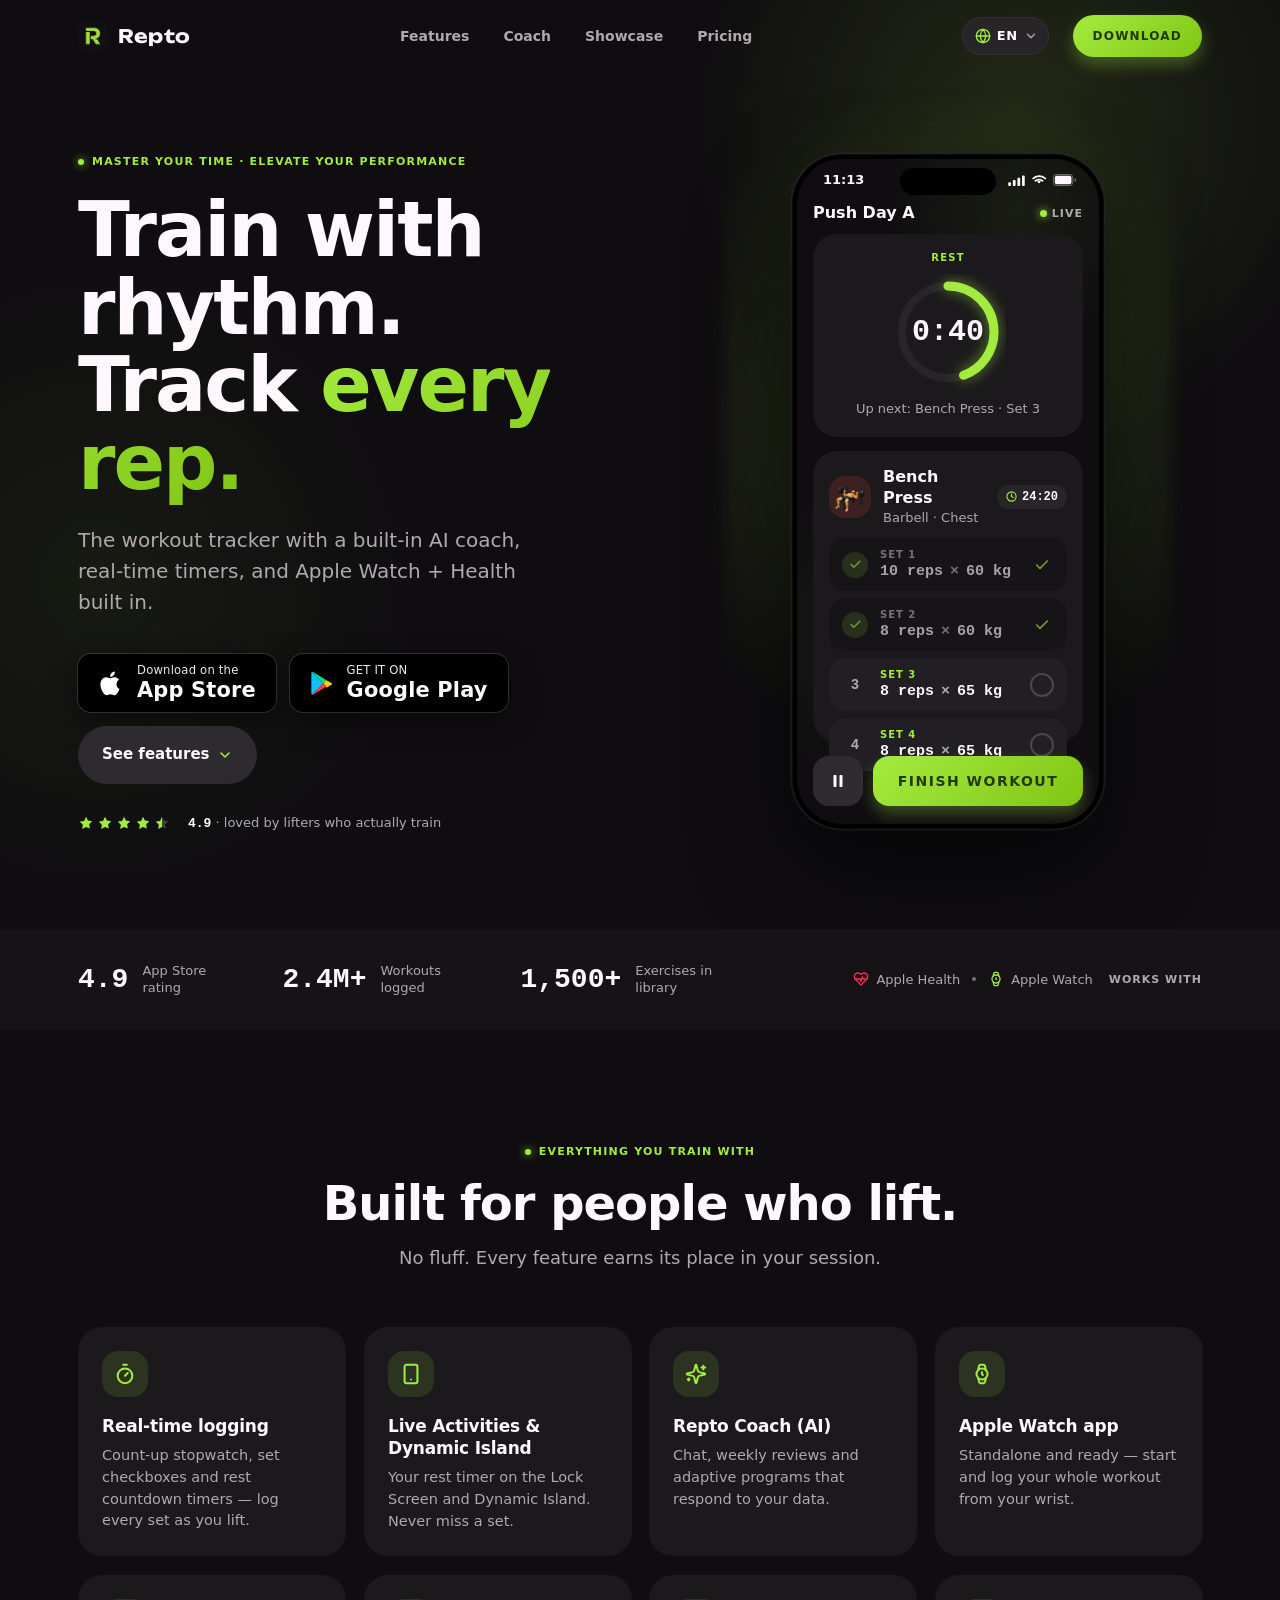
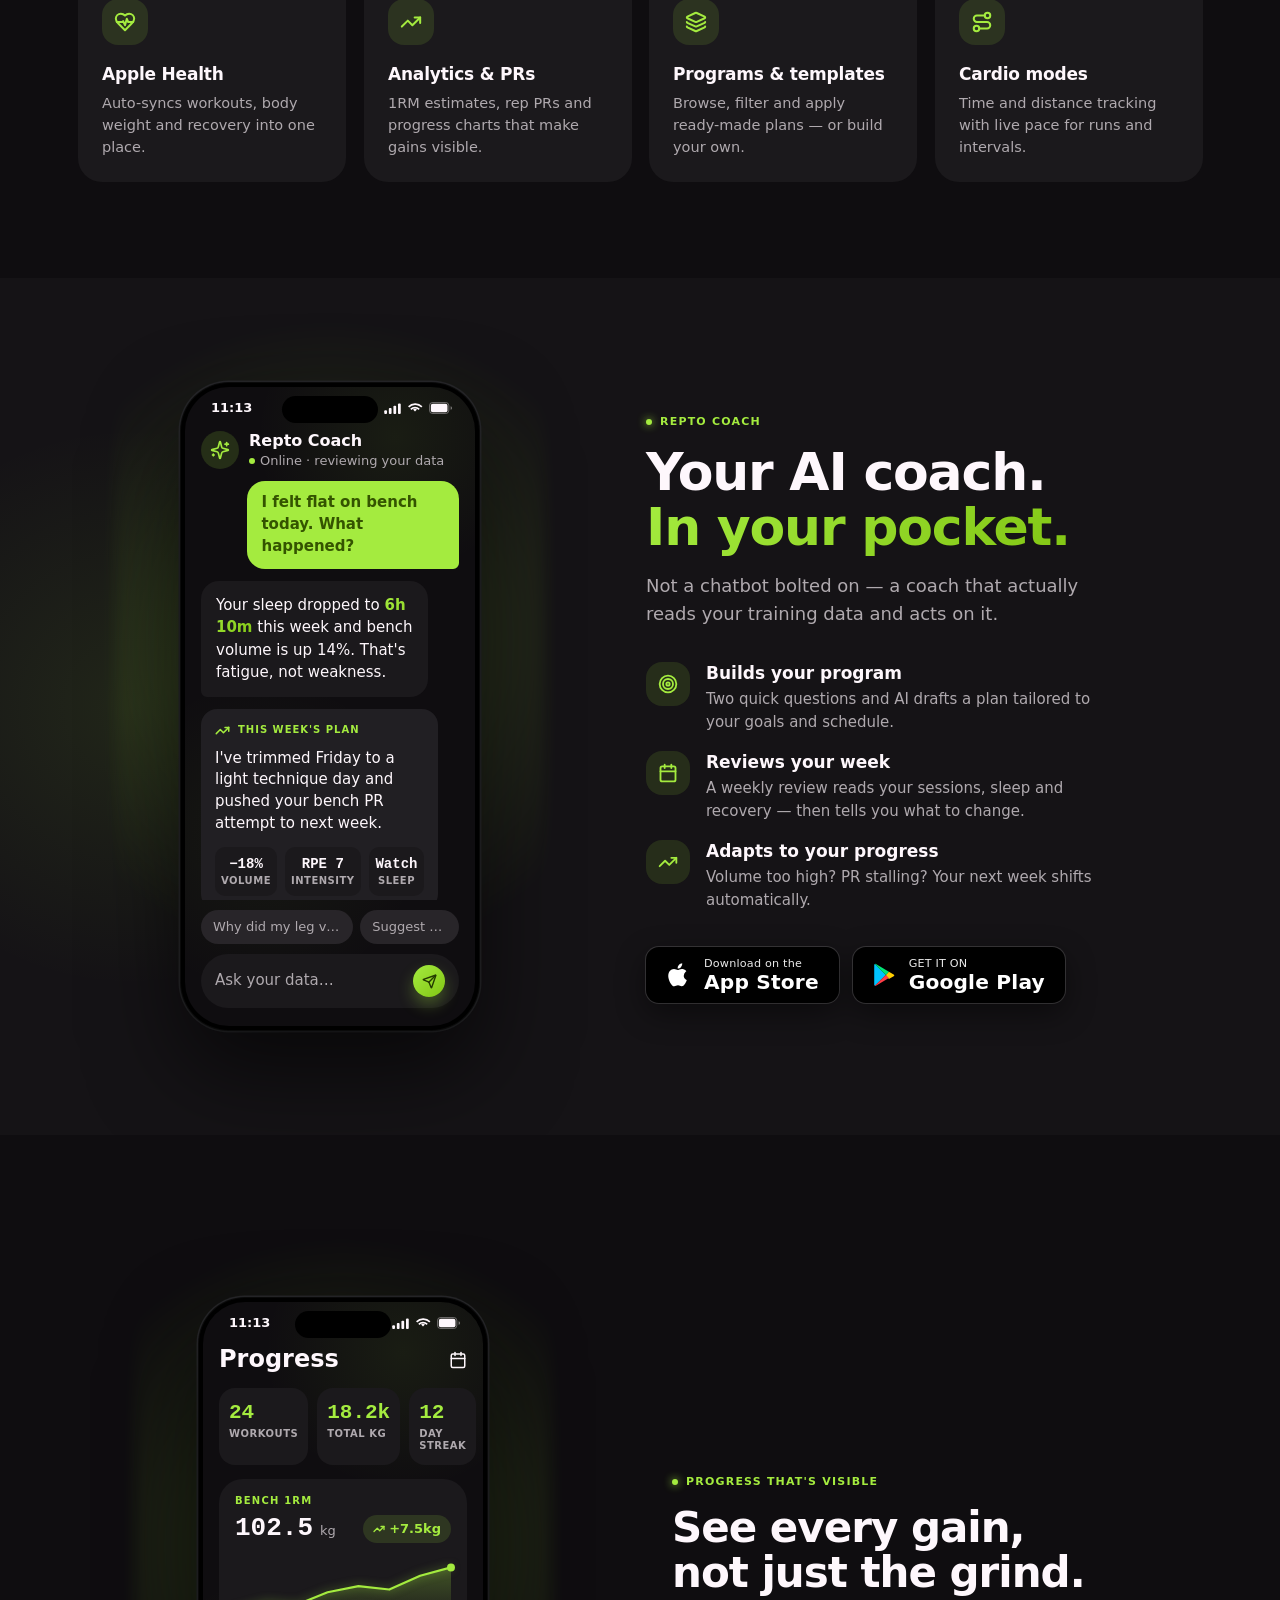
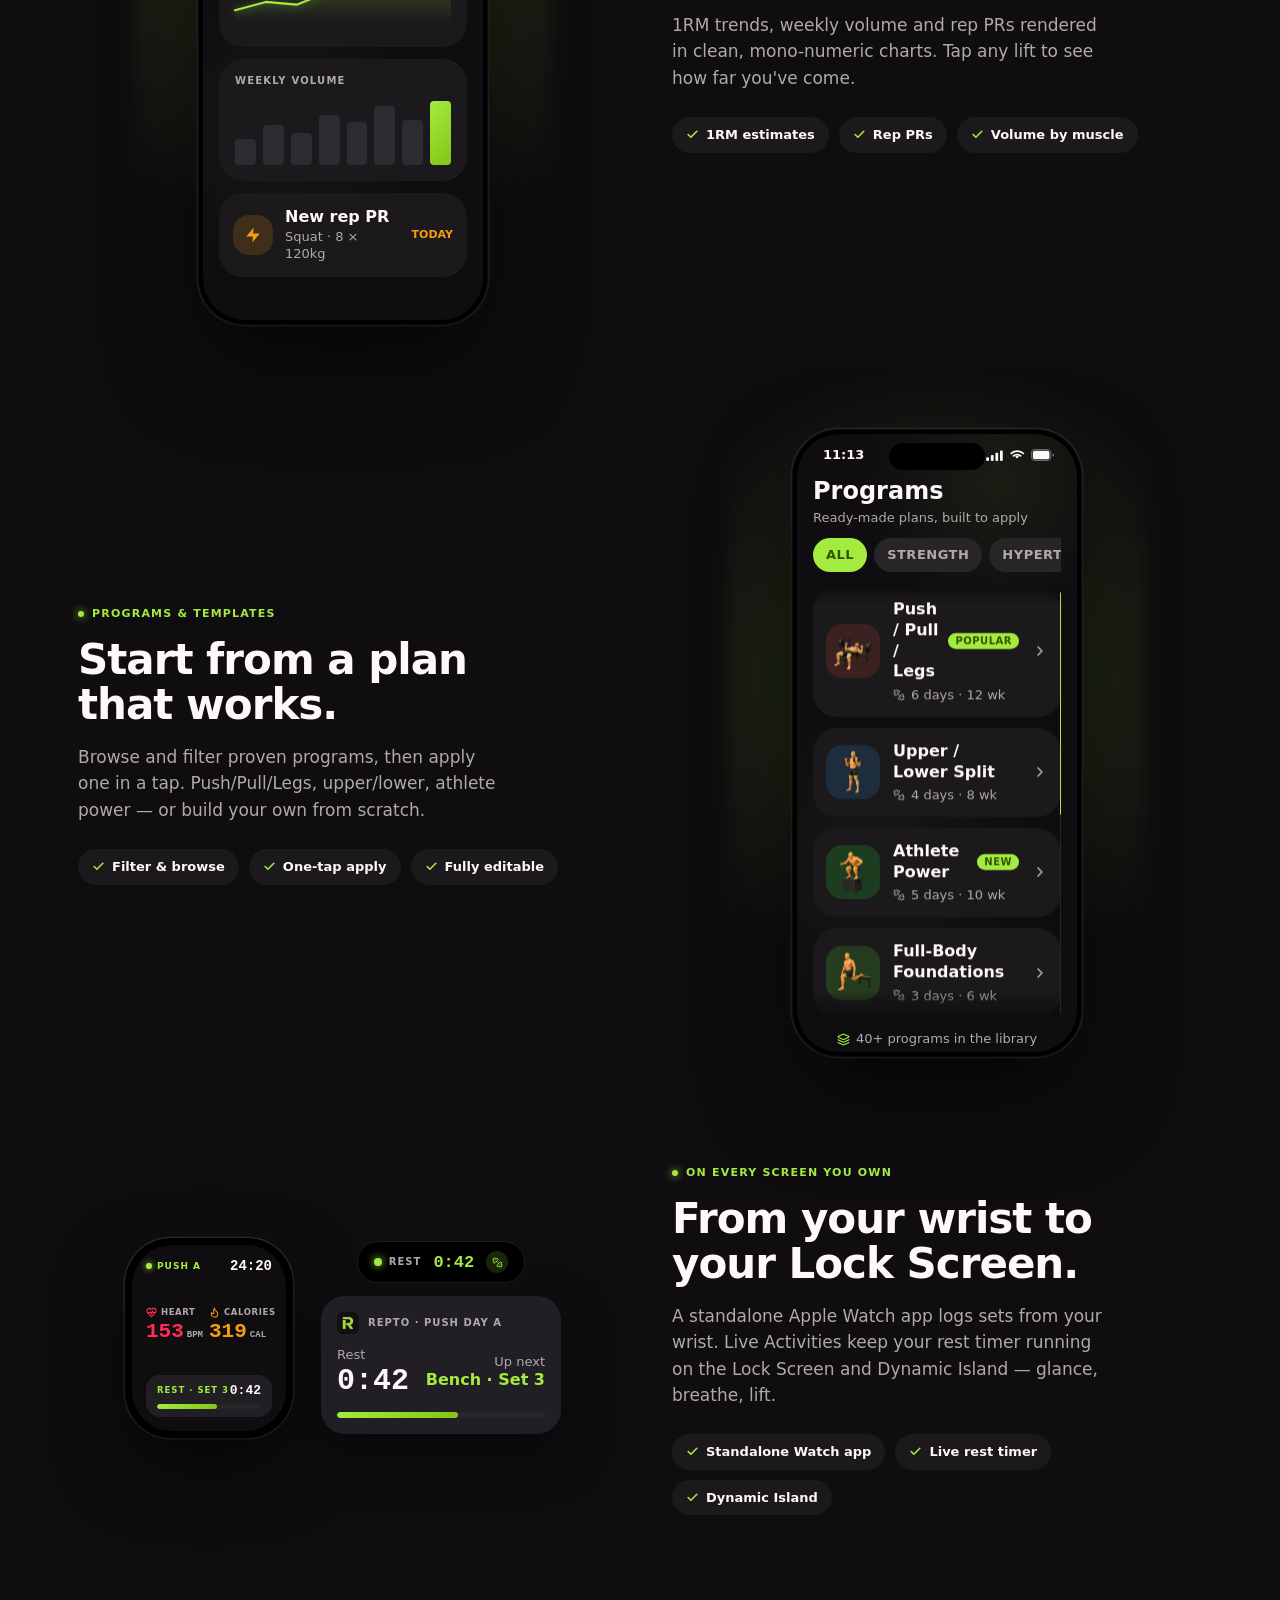
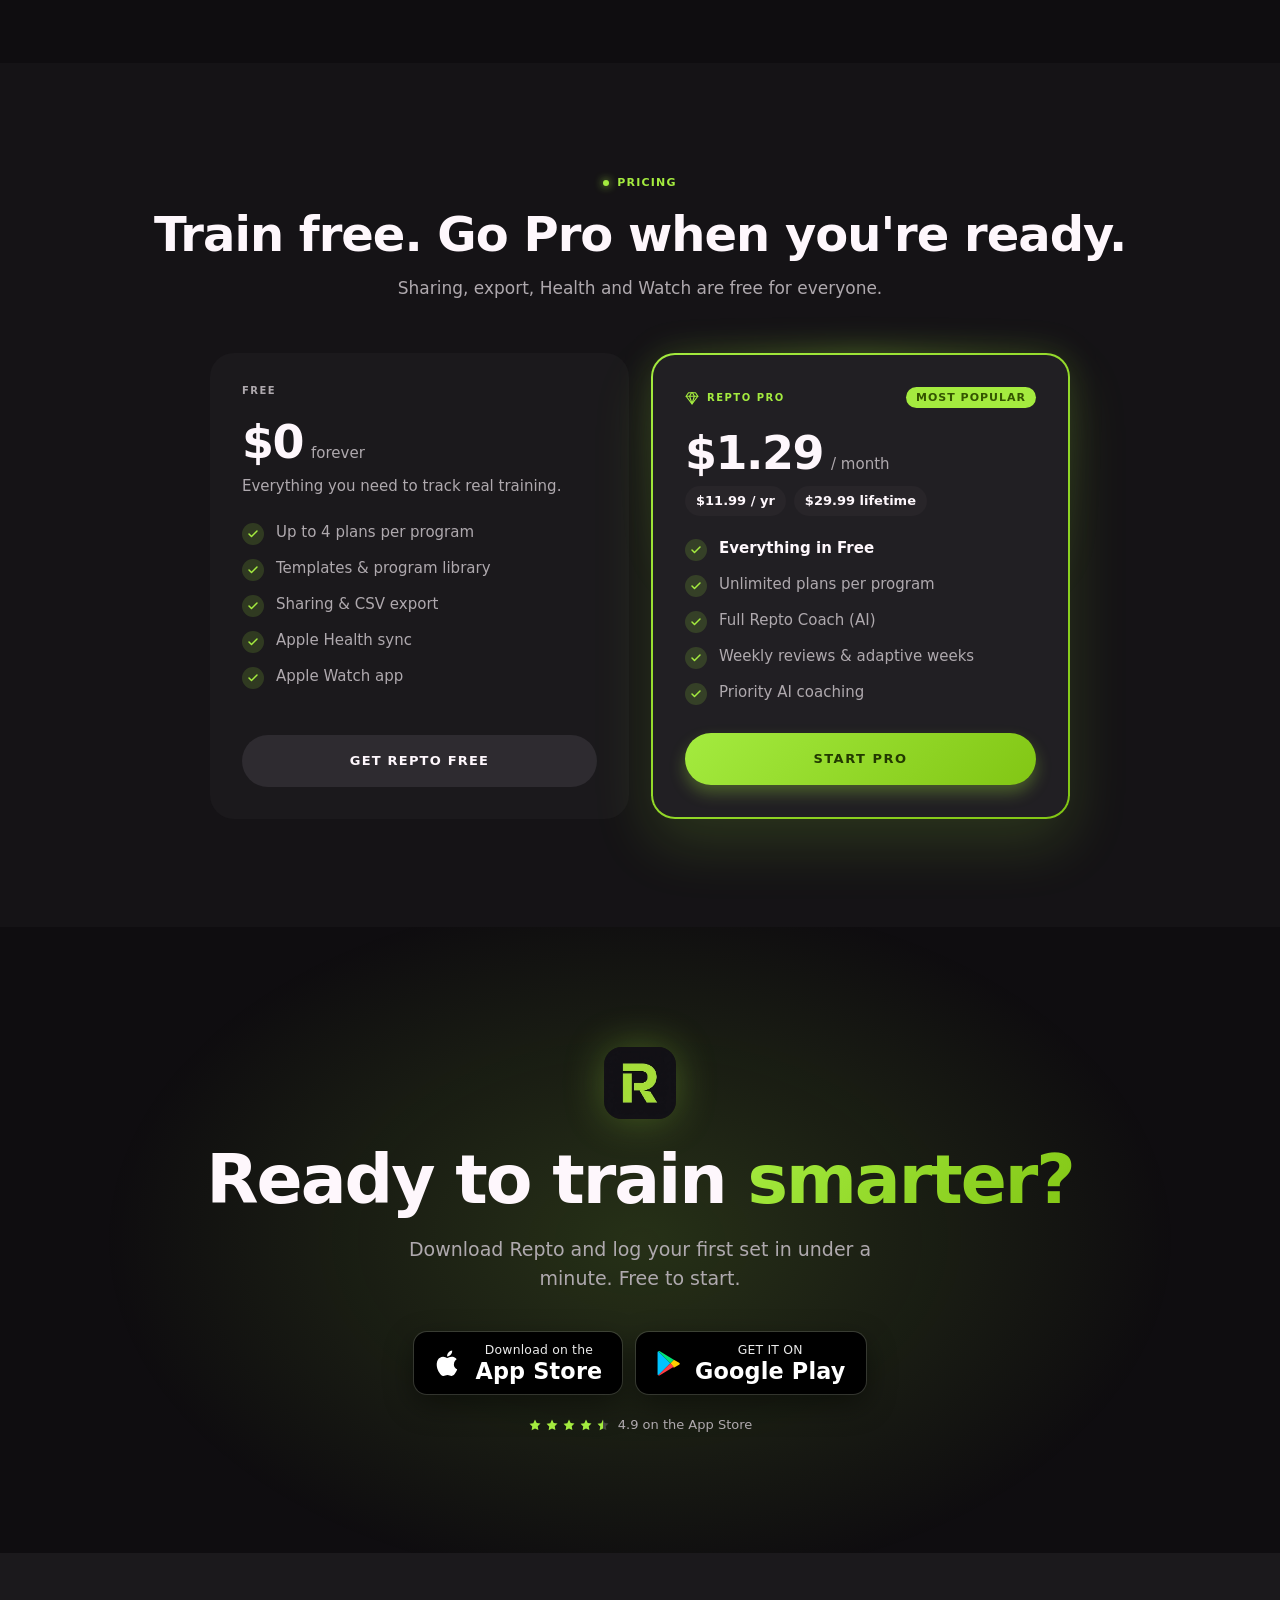
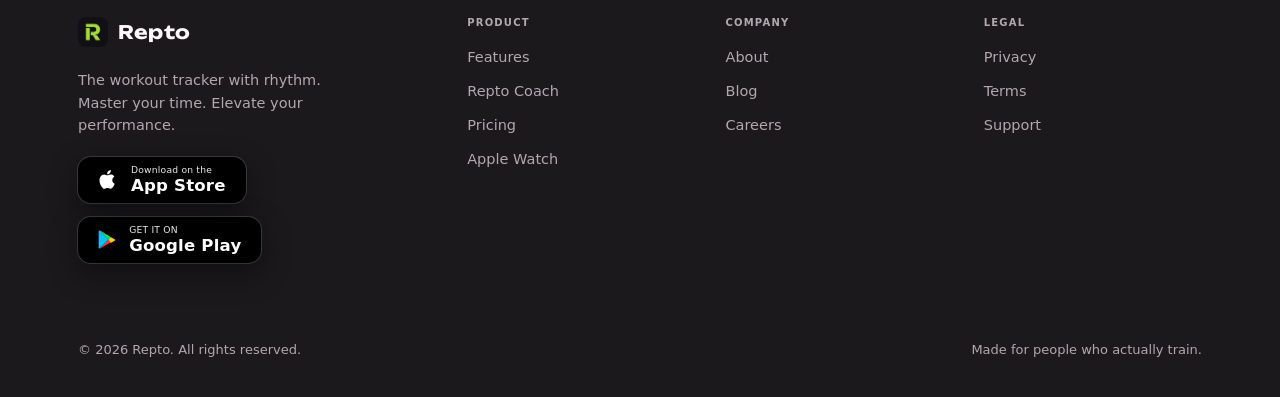
==== commit a5e78c84: "feat(i18n): serve Vietnamese pages at clean /vi/* URLs Add Cloudflare Pages _redirects: - Rewrite /v" ====
--- a/index.html
+++ b/index.html
@@ -11,7 +11,7 @@
 <link rel="stylesheet" href="assets/lang.css" />
 <link rel="canonical" href="https://reptofit.com/" />
 <link rel="alternate" hreflang="en" href="https://reptofit.com/" />
-<link rel="alternate" hreflang="vi" href="https://reptofit.com/index-vi.html" />
+<link rel="alternate" hreflang="vi" href="https://reptofit.com/vi" />
 <link rel="alternate" hreflang="x-default" href="https://reptofit.com/" />
 <meta property="og:type" content="website" />
 <meta property="og:url" content="https://reptofit.com/" />
@@ -98,7 +98,7 @@
       <a href="#showcase">Showcase</a>
       <a href="#pricing">Pricing</a>
     </div>
-    <div class="nav__lang" data-lang-switch><noscript><a href="index-vi.html">Tiếng Việt</a></noscript></div>
+    <div class="nav__lang" data-lang-switch><noscript><a href="/vi">Tiếng Việt</a></noscript></div>
     <a href="#download" class="btn-cta nav__cta">Download</a>
   </nav>
 </header>
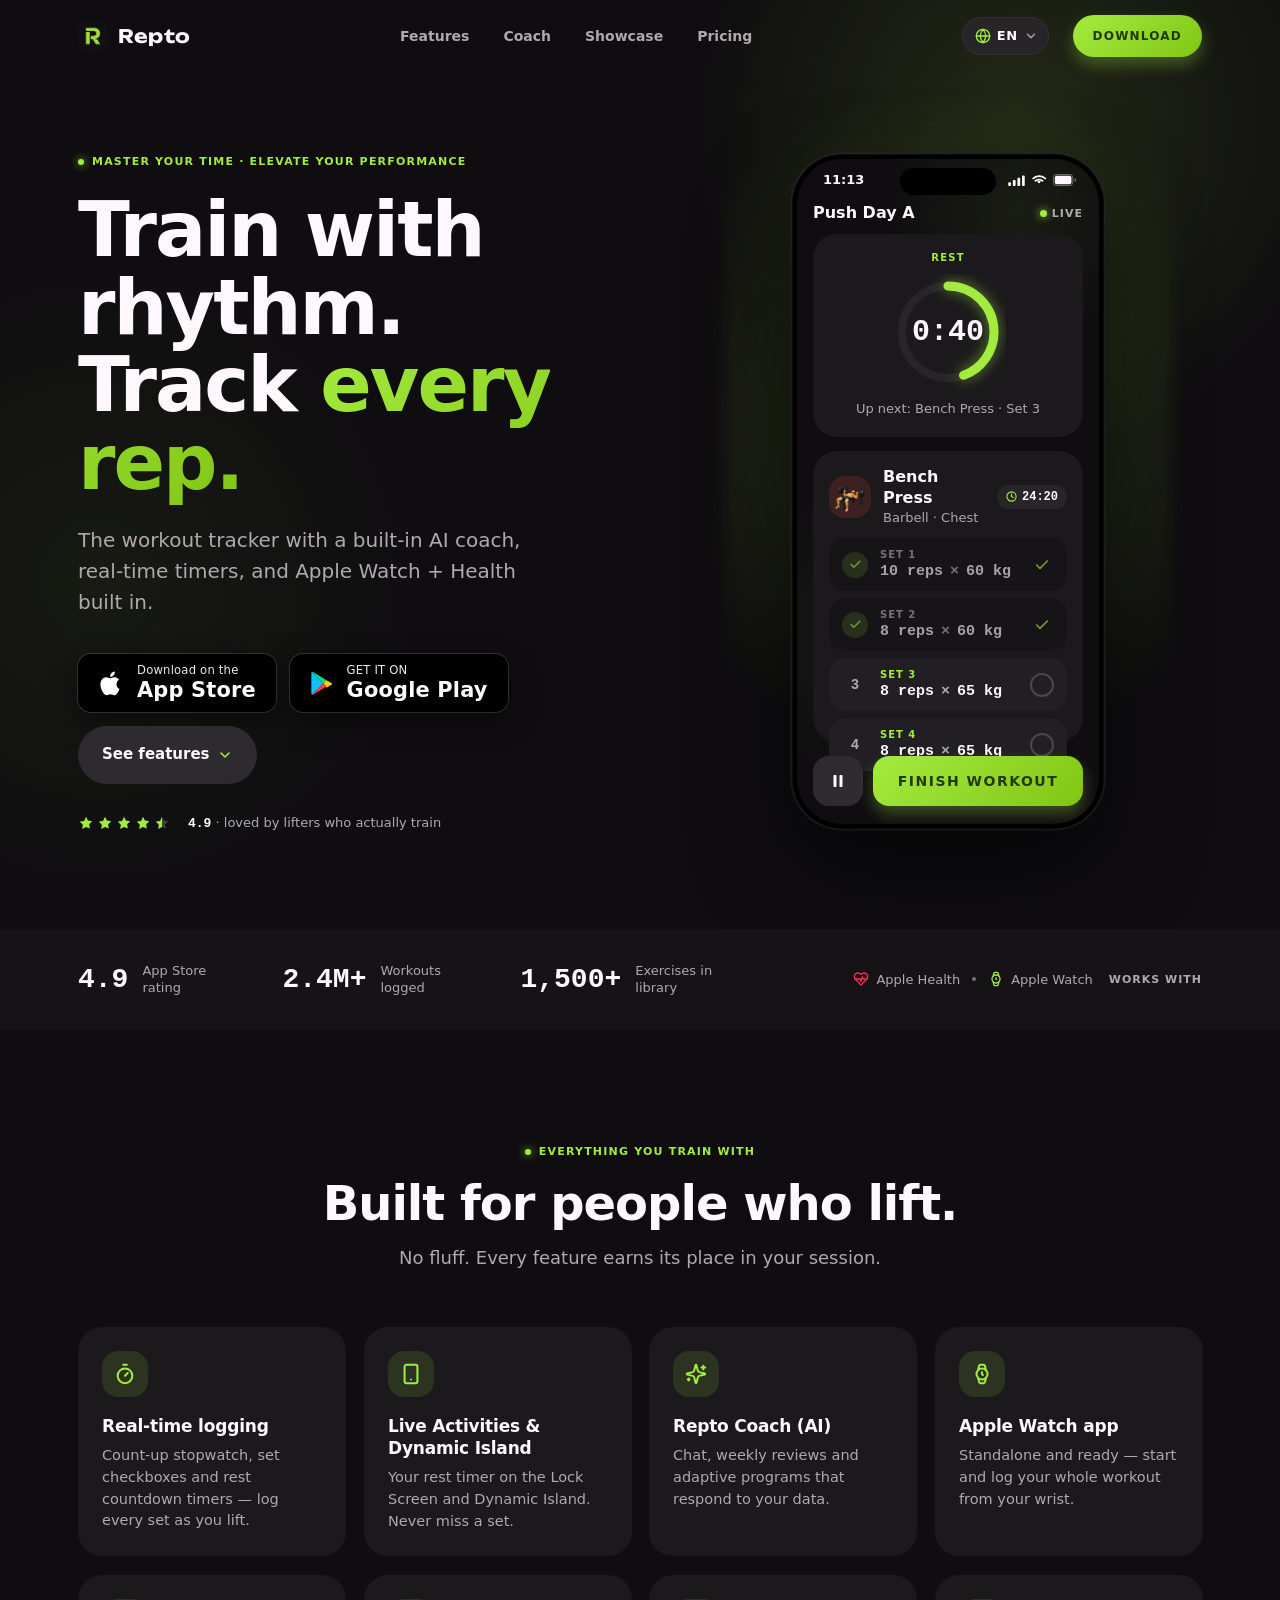
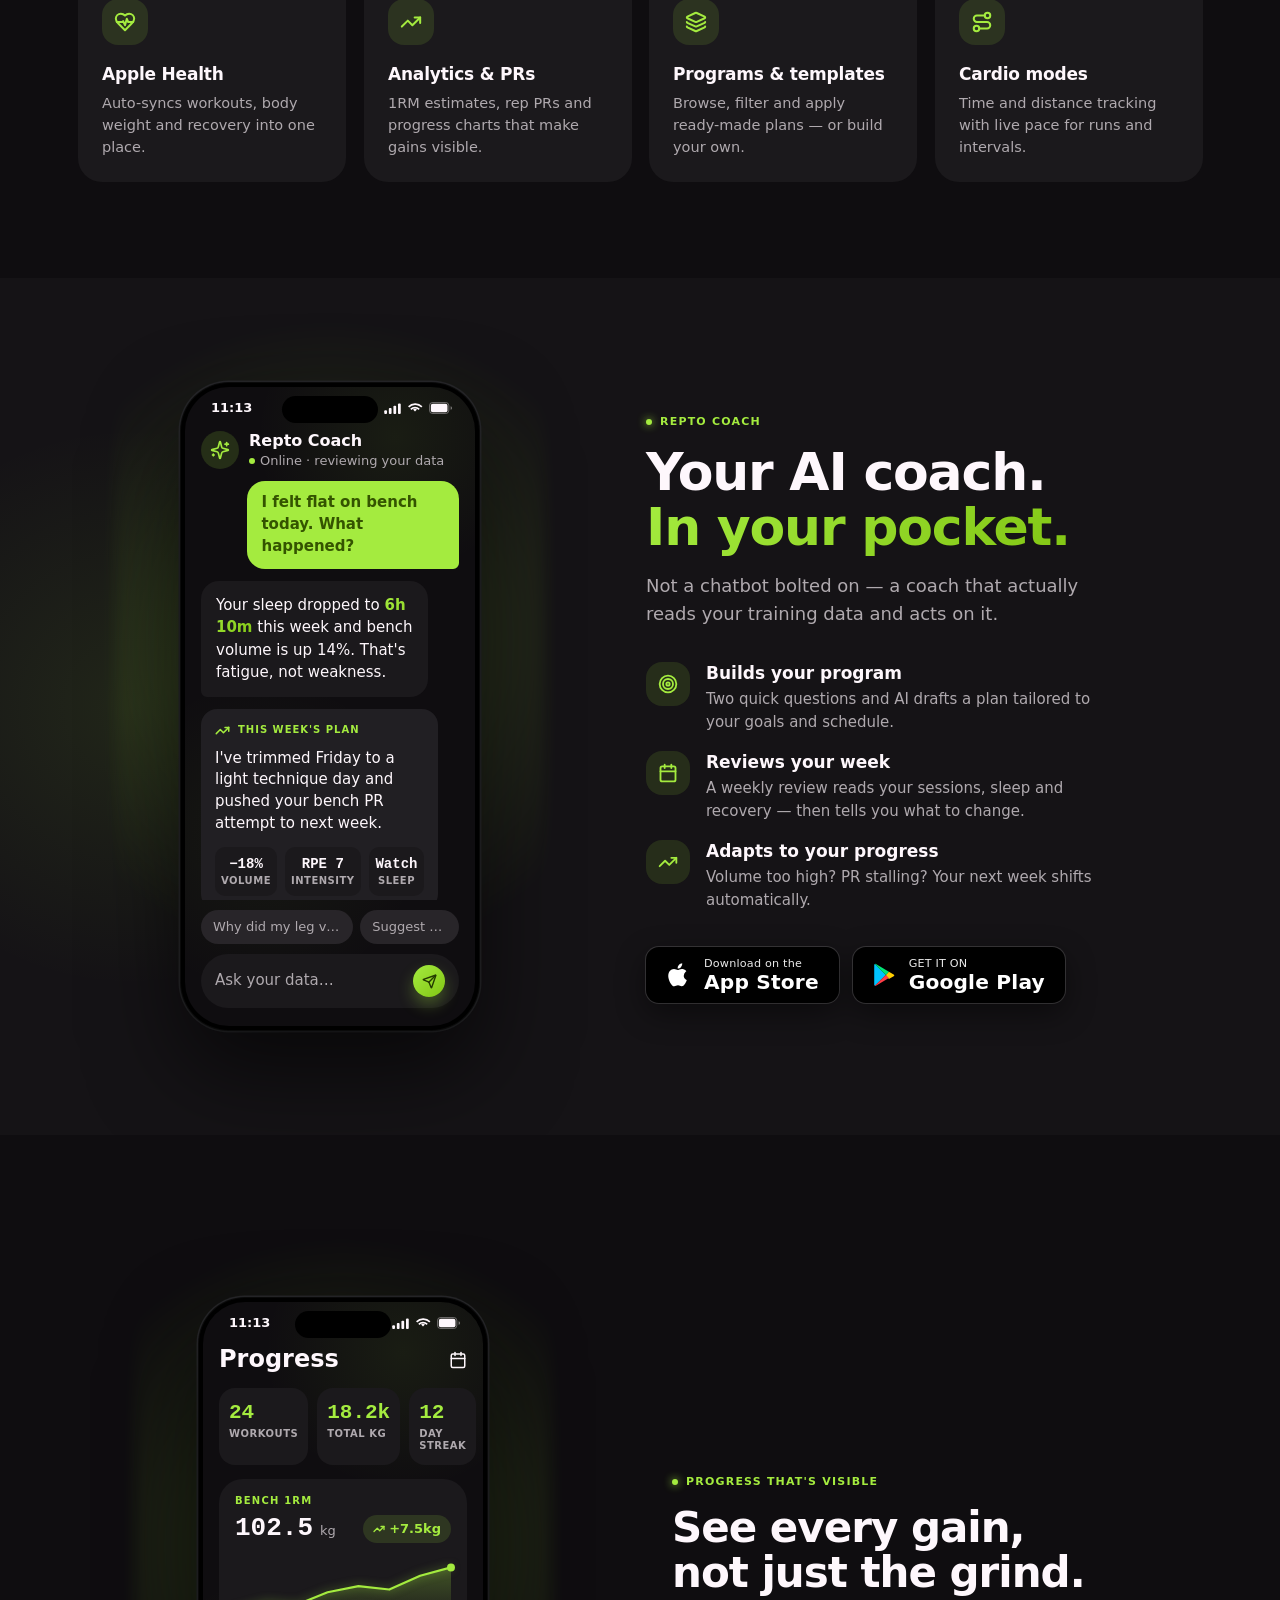
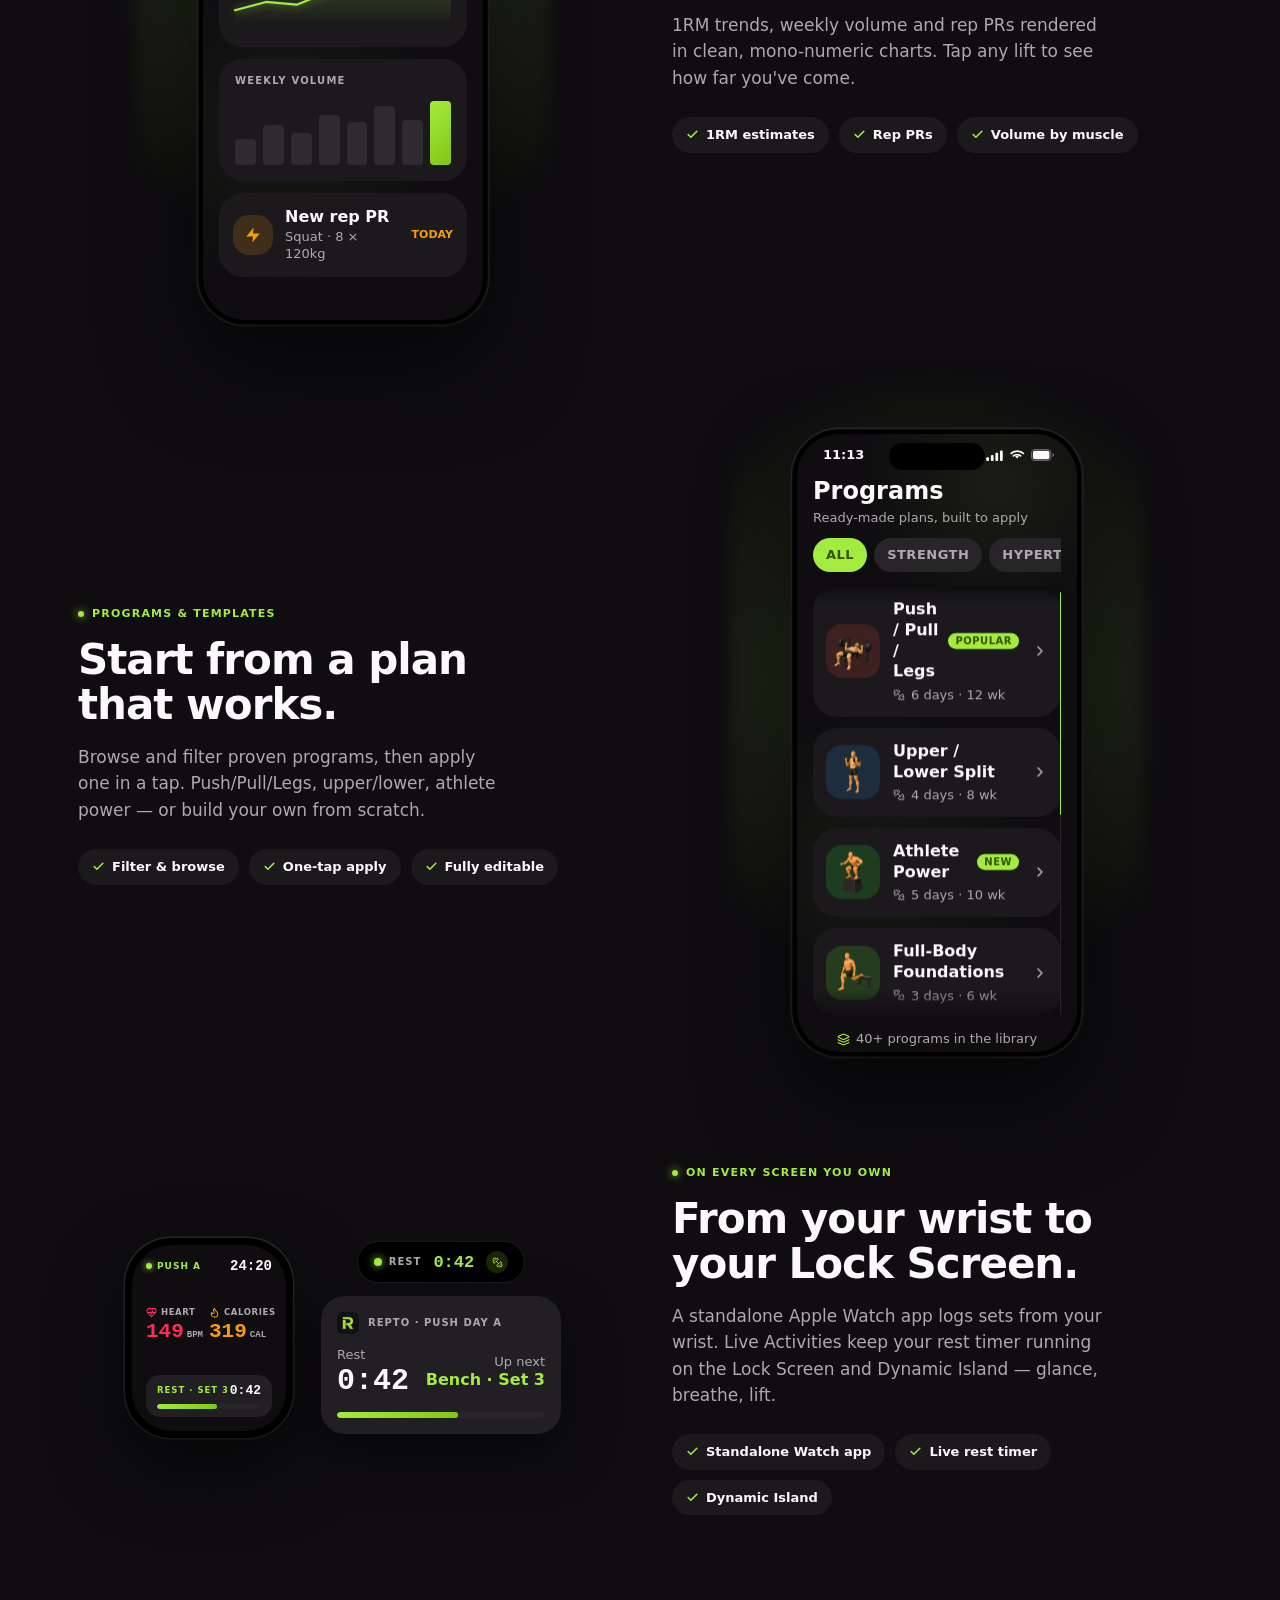
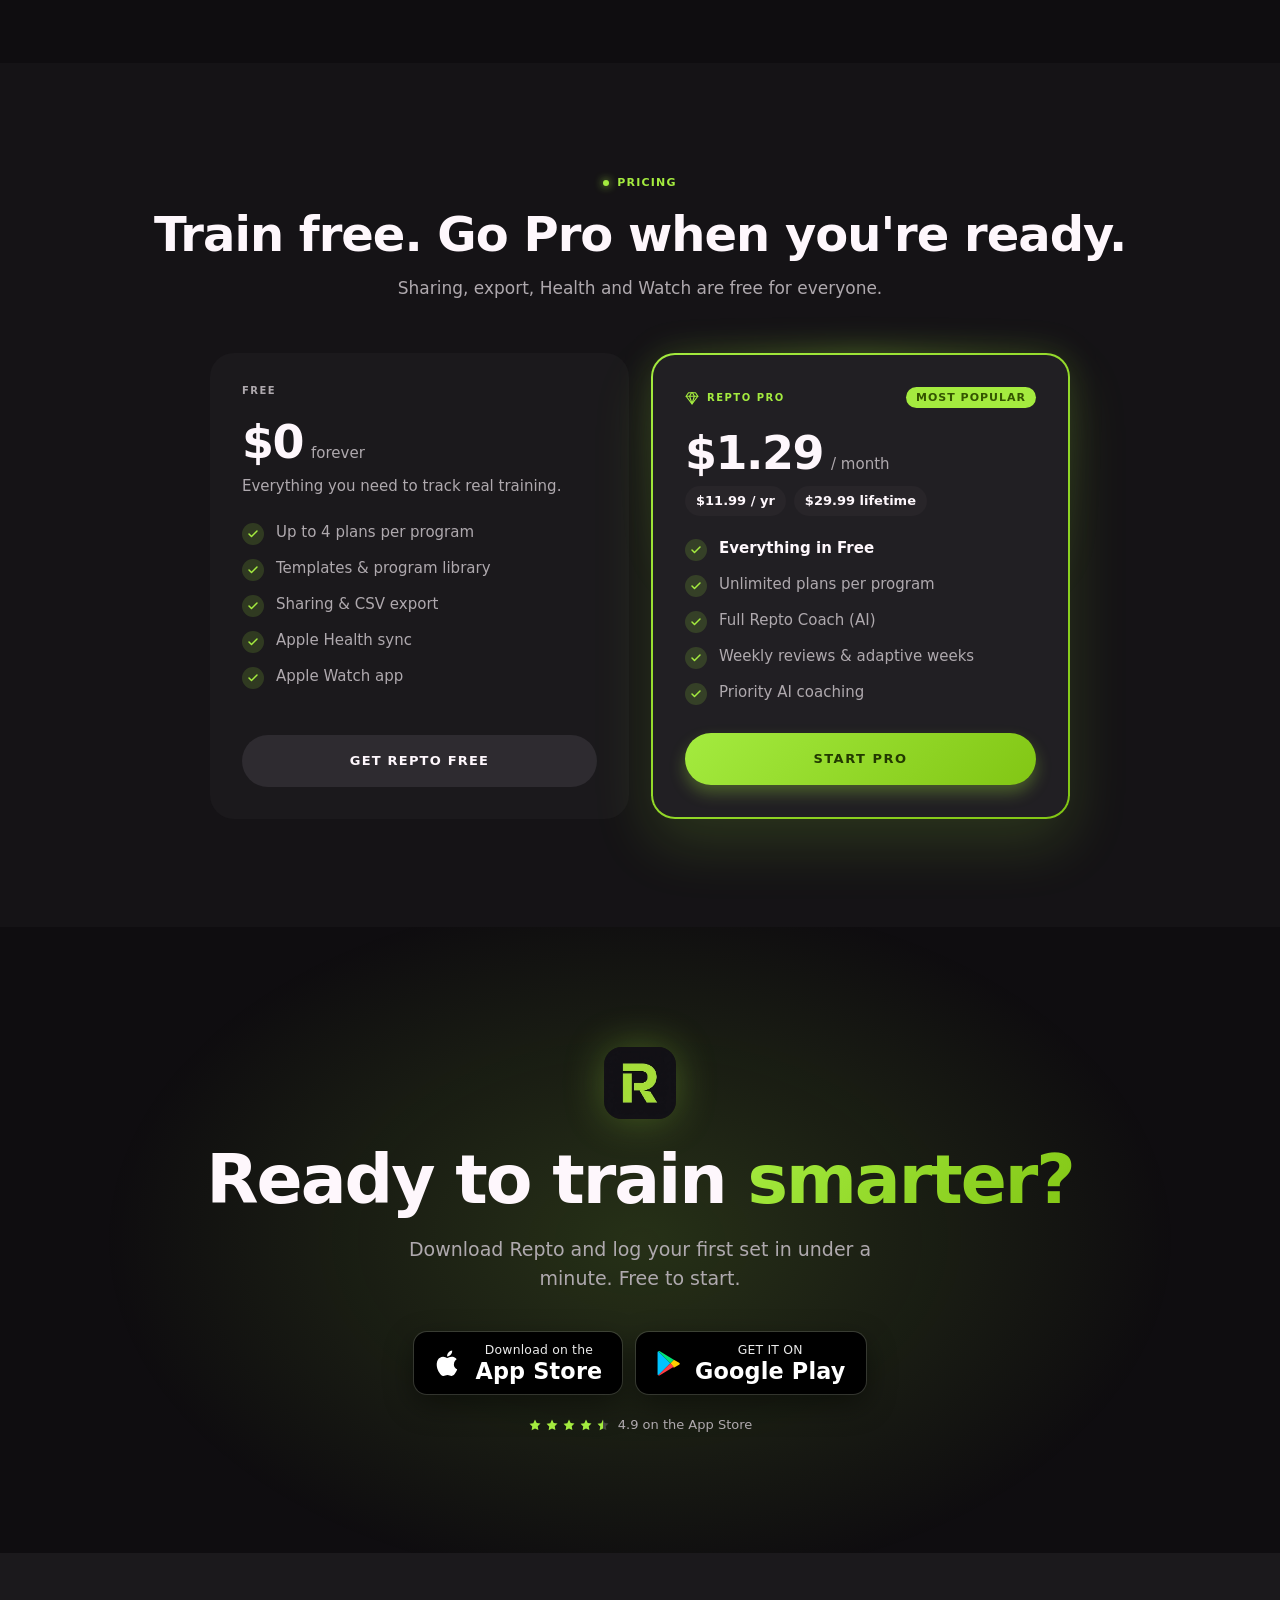
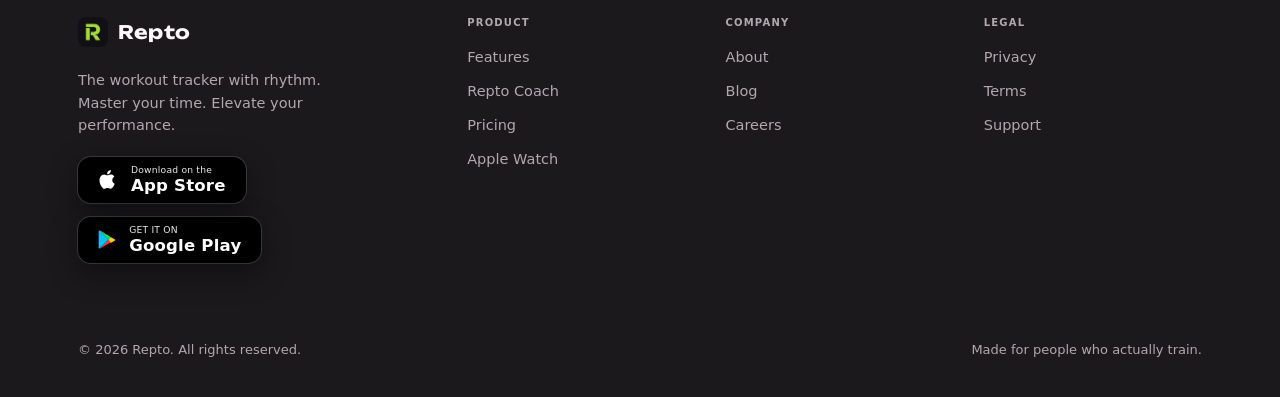
==== commit 3b926aee: "feat(android): point Google Play badges at the live store listing All 8 Google Play badges (4 EN + 4" ====
--- a/index.html
+++ b/index.html
@@ -9,6 +9,7 @@
 <link rel="stylesheet" href="assets/colors_and_type.css" />
 <link rel="stylesheet" href="assets/styles.css" />
 <link rel="stylesheet" href="assets/lang.css" />
+<link rel="manifest" href="manifest.json" />
 <link rel="canonical" href="https://reptofit.com/" />
 <link rel="alternate" hreflang="en" href="https://reptofit.com/" />
 <link rel="alternate" hreflang="vi" href="https://reptofit.com/vi" />
@@ -28,30 +29,53 @@
 <script type="application/ld+json">
 {
   "@context": "https://schema.org",
-  "@type": "SoftwareApplication",
-  "name": "Repto — Workout Tracker",
-  "operatingSystem": "iOS",
-  "applicationCategory": "HealthApplication",
-  "url": "https://reptofit.com/",
-  "downloadUrl": "https://apps.apple.com/app/repto-workout-tracker/id6761402067",
-  "description": "The workout tracker with a built-in AI coach, real-time timers, and Apple Watch + Apple Health built in.",
-  "offers": {
-    "@type": "Offer",
-    "price": "0",
-    "priceCurrency": "USD"
-  },
-  "publisher": {
-    "@type": "Organization",
-    "name": "Repto",
-    "url": "https://reptofit.com/"
-  },
-  "aggregateRating": {
-    "@type": "AggregateRating",
-    "ratingValue": "4.9",
-    "ratingCount": "30",
-    "bestRating": "5",
-    "worstRating": "1"
-  }
+  "@graph": [
+    {
+      "@type": "Organization",
+      "@id": "https://reptofit.com/#org",
+      "name": "Repto",
+      "url": "https://reptofit.com/"
+    },
+    {
+      "@type": "SoftwareApplication",
+      "@id": "https://reptofit.com/#app-ios",
+      "name": "Repto — Workout Tracker",
+      "operatingSystem": "iOS",
+      "applicationCategory": "HealthApplication",
+      "url": "https://reptofit.com/",
+      "downloadUrl": "https://apps.apple.com/app/repto-workout-tracker/id6761402067",
+      "description": "The workout tracker with a built-in AI coach, real-time timers, and Apple Watch + Apple Health built in.",
+      "offers": {
+        "@type": "Offer",
+        "price": "0",
+        "priceCurrency": "USD"
+      },
+      "publisher": { "@id": "https://reptofit.com/#org" },
+      "aggregateRating": {
+        "@type": "AggregateRating",
+        "ratingValue": "4.9",
+        "ratingCount": "30",
+        "bestRating": "5",
+        "worstRating": "1"
+      }
+    },
+    {
+      "@type": "SoftwareApplication",
+      "@id": "https://reptofit.com/#app-android",
+      "name": "Repto — Workout Tracker",
+      "operatingSystem": "Android",
+      "applicationCategory": "HealthApplication",
+      "url": "https://reptofit.com/",
+      "downloadUrl": "https://play.google.com/store/apps/details?id=app.repto.android&pcampaignid=web_share",
+      "description": "The workout tracker with a built-in AI coach, real-time timers, and Apple Watch + Apple Health built in.",
+      "offers": {
+        "@type": "Offer",
+        "price": "0",
+        "priceCurrency": "USD"
+      },
+      "publisher": { "@id": "https://reptofit.com/#org" }
+    }
+  ]
 }
 </script>
 <script src="assets/redirect.js"></script>
@@ -124,7 +148,7 @@
             <span class="badge__txt"><span class="badge__pre">Download on the</span><span class="badge__name">App Store</span></span>
           </a>
           <!-- Google Play badge -->
-          <a href="#download" class="badge badge--58" aria-label="Get Repto on Google Play">
+          <a href="https://play.google.com/store/apps/details?id=app.repto.android&amp;pcampaignid=web_share" target="_blank" rel="noopener" class="badge badge--58" aria-label="Get Repto on Google Play">
             <svg class="badge__glyph badge__glyph--play" viewBox="0 0 24 24" aria-hidden="true"><path d="M3.609 1.814 13.792 12 3.61 22.186a.996.996 0 0 1-.61-.92V2.734a1 1 0 0 1 .609-.92z" fill="#00C3FF"/><path d="m13.792 12 2.882-2.882 4.434 2.53c.78.445.78 1.26 0 1.704l-4.434 2.53L13.792 12z" fill="#FFCE00"/><path d="m16.674 9.118-2.882 2.882L3.61 1.814a.998.998 0 0 1 .98-.04l12.084 7.344z" fill="#00E676"/><path d="m13.792 12 2.882 2.882L4.589 22.226a.998.998 0 0 1-.98-.04L13.792 12z" fill="#FF3D47"/></svg>
             <span class="badge__txt"><span class="badge__pre">GET IT ON</span><span class="badge__name">Google Play</span></span>
           </a>
@@ -333,7 +357,7 @@
             <svg class="badge__glyph" viewBox="0 0 24 24" fill="#fff" aria-hidden="true"><path d="M17.05 12.5c-.03-2.5 2.04-3.7 2.13-3.76-1.16-1.7-2.97-1.93-3.61-1.96-1.54-.16-3 .9-3.78.9-.77 0-1.97-.88-3.24-.85-1.67.02-3.21.97-4.07 2.46-1.73 3.01-.44 7.46 1.24 9.9.82 1.2 1.8 2.53 3.08 2.48 1.24-.05 1.7-.8 3.2-.8 1.49 0 1.9.8 3.2.77 1.32-.02 2.16-1.21 2.97-2.41.93-1.38 1.32-2.72 1.34-2.79-.03-.01-2.57-.99-2.6-3.92zM14.6 5.1c.68-.83 1.14-1.98 1.01-3.1-.98.04-2.16.65-2.87 1.47-.63.73-1.18 1.9-1.03 3.02 1.09.08 2.21-.56 2.89-1.39z"/></svg>
             <span class="badge__txt"><span class="badge__pre">Download on the</span><span class="badge__name">App Store</span></span>
           </a>
-          <a href="#download" class="badge badge--56" aria-label="Get Repto on Google Play">
+          <a href="https://play.google.com/store/apps/details?id=app.repto.android&amp;pcampaignid=web_share" target="_blank" rel="noopener" class="badge badge--56" aria-label="Get Repto on Google Play">
             <svg class="badge__glyph badge__glyph--play" viewBox="0 0 24 24" aria-hidden="true"><path d="M3.609 1.814 13.792 12 3.61 22.186a.996.996 0 0 1-.61-.92V2.734a1 1 0 0 1 .609-.92z" fill="#00C3FF"/><path d="m13.792 12 2.882-2.882 4.434 2.53c.78.445.78 1.26 0 1.704l-4.434 2.53L13.792 12z" fill="#FFCE00"/><path d="m16.674 9.118-2.882 2.882L3.61 1.814a.998.998 0 0 1 .98-.04l12.084 7.344z" fill="#00E676"/><path d="m13.792 12 2.882 2.882L4.589 22.226a.998.998 0 0 1-.98-.04L13.792 12z" fill="#FF3D47"/></svg>
             <span class="badge__txt"><span class="badge__pre">GET IT ON</span><span class="badge__name">Google Play</span></span>
           </a>
@@ -582,7 +606,7 @@
         <svg class="badge__glyph" viewBox="0 0 24 24" fill="#fff" aria-hidden="true"><path d="M17.05 12.5c-.03-2.5 2.04-3.7 2.13-3.76-1.16-1.7-2.97-1.93-3.61-1.96-1.54-.16-3 .9-3.78.9-.77 0-1.97-.88-3.24-.85-1.67.02-3.21.97-4.07 2.46-1.73 3.01-.44 7.46 1.24 9.9.82 1.2 1.8 2.53 3.08 2.48 1.24-.05 1.7-.8 3.2-.8 1.49 0 1.9.8 3.2.77 1.32-.02 2.16-1.21 2.97-2.41.93-1.38 1.32-2.72 1.34-2.79-.03-.01-2.57-.99-2.6-3.92zM14.6 5.1c.68-.83 1.14-1.98 1.01-3.1-.98.04-2.16.65-2.87 1.47-.63.73-1.18 1.9-1.03 3.02 1.09.08 2.21-.56 2.89-1.39z"/></svg>
         <span class="badge__txt"><span class="badge__pre">Download on the</span><span class="badge__name">App Store</span></span>
       </a>
-      <a href="#download" class="badge badge--62" aria-label="Get Repto on Google Play">
+      <a href="https://play.google.com/store/apps/details?id=app.repto.android&amp;pcampaignid=web_share" target="_blank" rel="noopener" class="badge badge--62" aria-label="Get Repto on Google Play">
         <svg class="badge__glyph badge__glyph--play" viewBox="0 0 24 24" aria-hidden="true"><path d="M3.609 1.814 13.792 12 3.61 22.186a.996.996 0 0 1-.61-.92V2.734a1 1 0 0 1 .609-.92z" fill="#00C3FF"/><path d="m13.792 12 2.882-2.882 4.434 2.53c.78.445.78 1.26 0 1.704l-4.434 2.53L13.792 12z" fill="#FFCE00"/><path d="m16.674 9.118-2.882 2.882L3.61 1.814a.998.998 0 0 1 .98-.04l12.084 7.344z" fill="#00E676"/><path d="m13.792 12 2.882 2.882L4.589 22.226a.998.998 0 0 1-.98-.04L13.792 12z" fill="#FF3D47"/></svg>
         <span class="badge__txt"><span class="badge__pre">GET IT ON</span><span class="badge__name">Google Play</span></span>
       </a>
@@ -605,7 +629,7 @@
             <svg class="badge__glyph" viewBox="0 0 24 24" fill="#fff" aria-hidden="true"><path d="M17.05 12.5c-.03-2.5 2.04-3.7 2.13-3.76-1.16-1.7-2.97-1.93-3.61-1.96-1.54-.16-3 .9-3.78.9-.77 0-1.97-.88-3.24-.85-1.67.02-3.21.97-4.07 2.46-1.73 3.01-.44 7.46 1.24 9.9.82 1.2 1.8 2.53 3.08 2.48 1.24-.05 1.7-.8 3.2-.8 1.49 0 1.9.8 3.2.77 1.32-.02 2.16-1.21 2.97-2.41.93-1.38 1.32-2.72 1.34-2.79-.03-.01-2.57-.99-2.6-3.92zM14.6 5.1c.68-.83 1.14-1.98 1.01-3.1-.98.04-2.16.65-2.87 1.47-.63.73-1.18 1.9-1.03 3.02 1.09.08 2.21-.56 2.89-1.39z"/></svg>
             <span class="badge__txt"><span class="badge__pre">Download on the</span><span class="badge__name">App Store</span></span>
           </a>
-          <a href="#download" class="badge badge--46" aria-label="Get Repto on Google Play">
+          <a href="https://play.google.com/store/apps/details?id=app.repto.android&amp;pcampaignid=web_share" target="_blank" rel="noopener" class="badge badge--46" aria-label="Get Repto on Google Play">
             <svg class="badge__glyph badge__glyph--play" viewBox="0 0 24 24" aria-hidden="true"><path d="M3.609 1.814 13.792 12 3.61 22.186a.996.996 0 0 1-.61-.92V2.734a1 1 0 0 1 .609-.92z" fill="#00C3FF"/><path d="m13.792 12 2.882-2.882 4.434 2.53c.78.445.78 1.26 0 1.704l-4.434 2.53L13.792 12z" fill="#FFCE00"/><path d="m16.674 9.118-2.882 2.882L3.61 1.814a.998.998 0 0 1 .98-.04l12.084 7.344z" fill="#00E676"/><path d="m13.792 12 2.882 2.882L4.589 22.226a.998.998 0 0 1-.98-.04L13.792 12z" fill="#FF3D47"/></svg>
             <span class="badge__txt"><span class="badge__pre">GET IT ON</span><span class="badge__name">Google Play</span></span>
           </a>
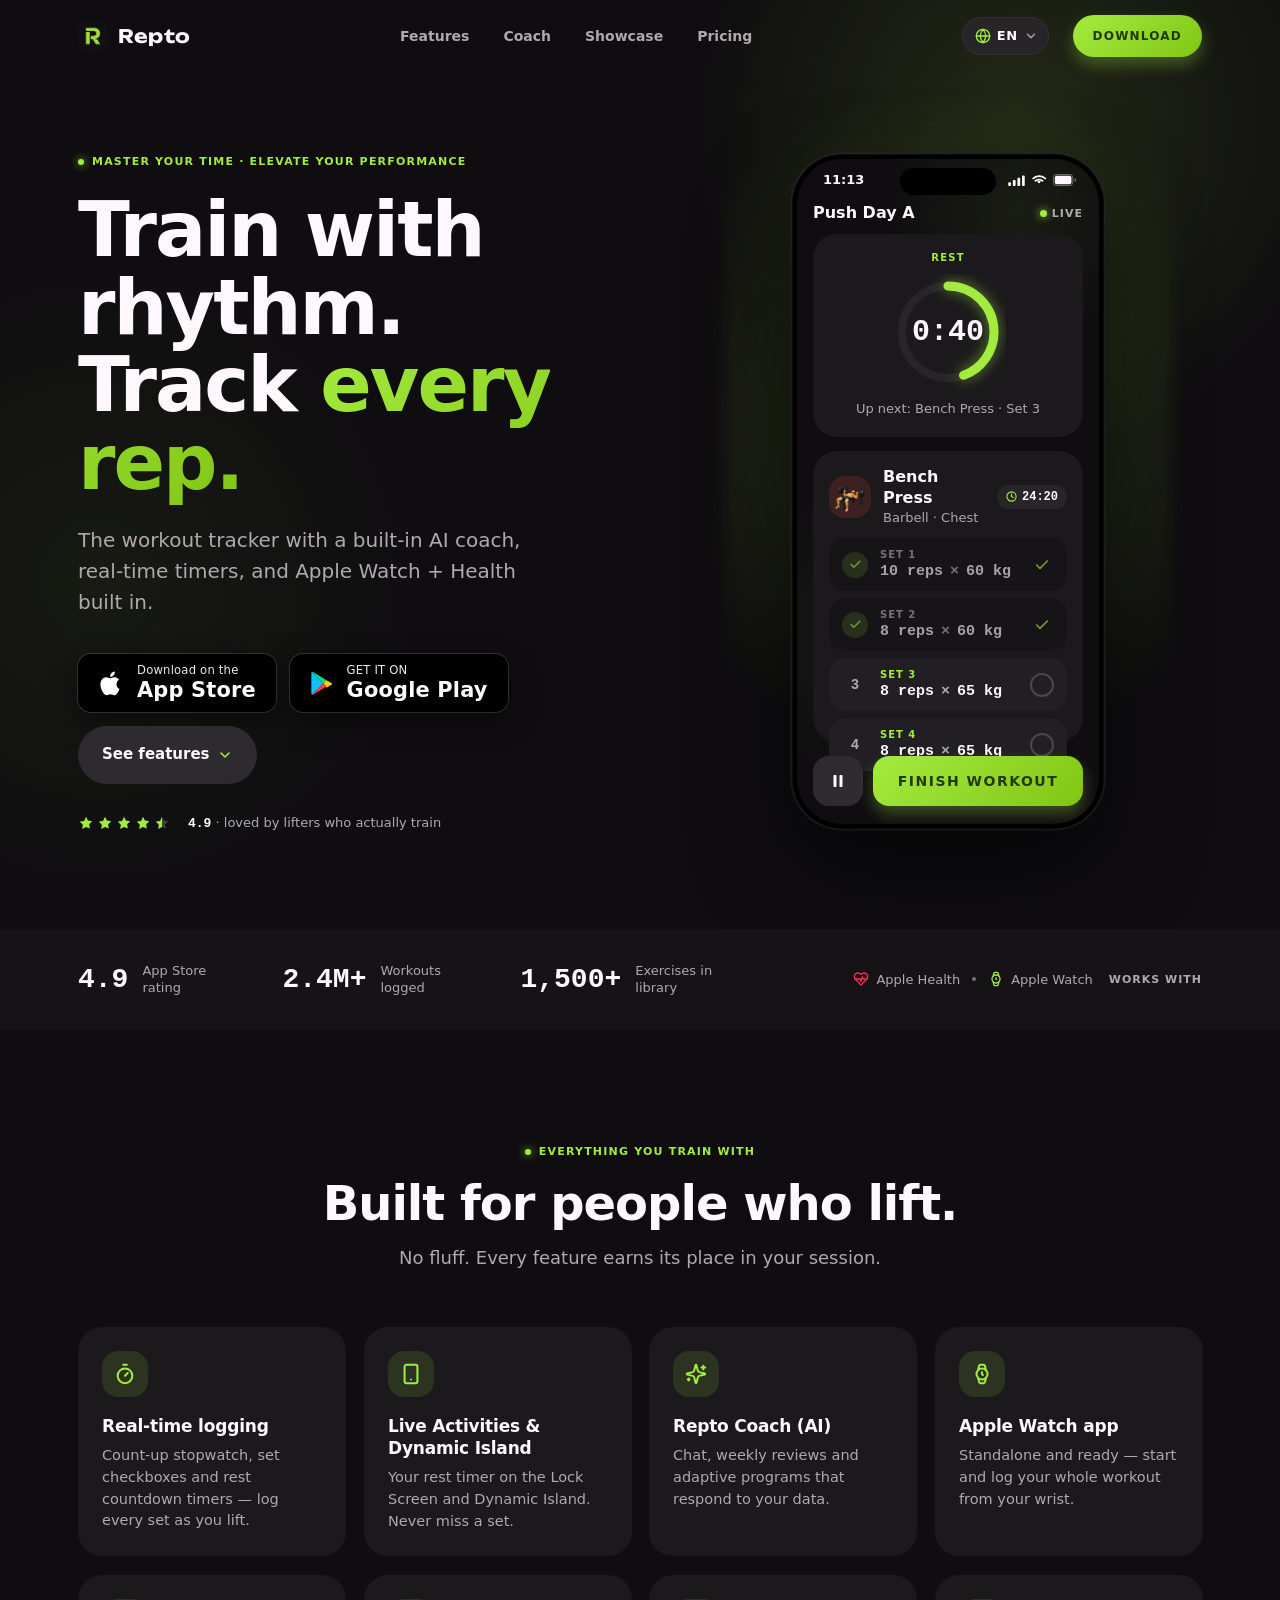
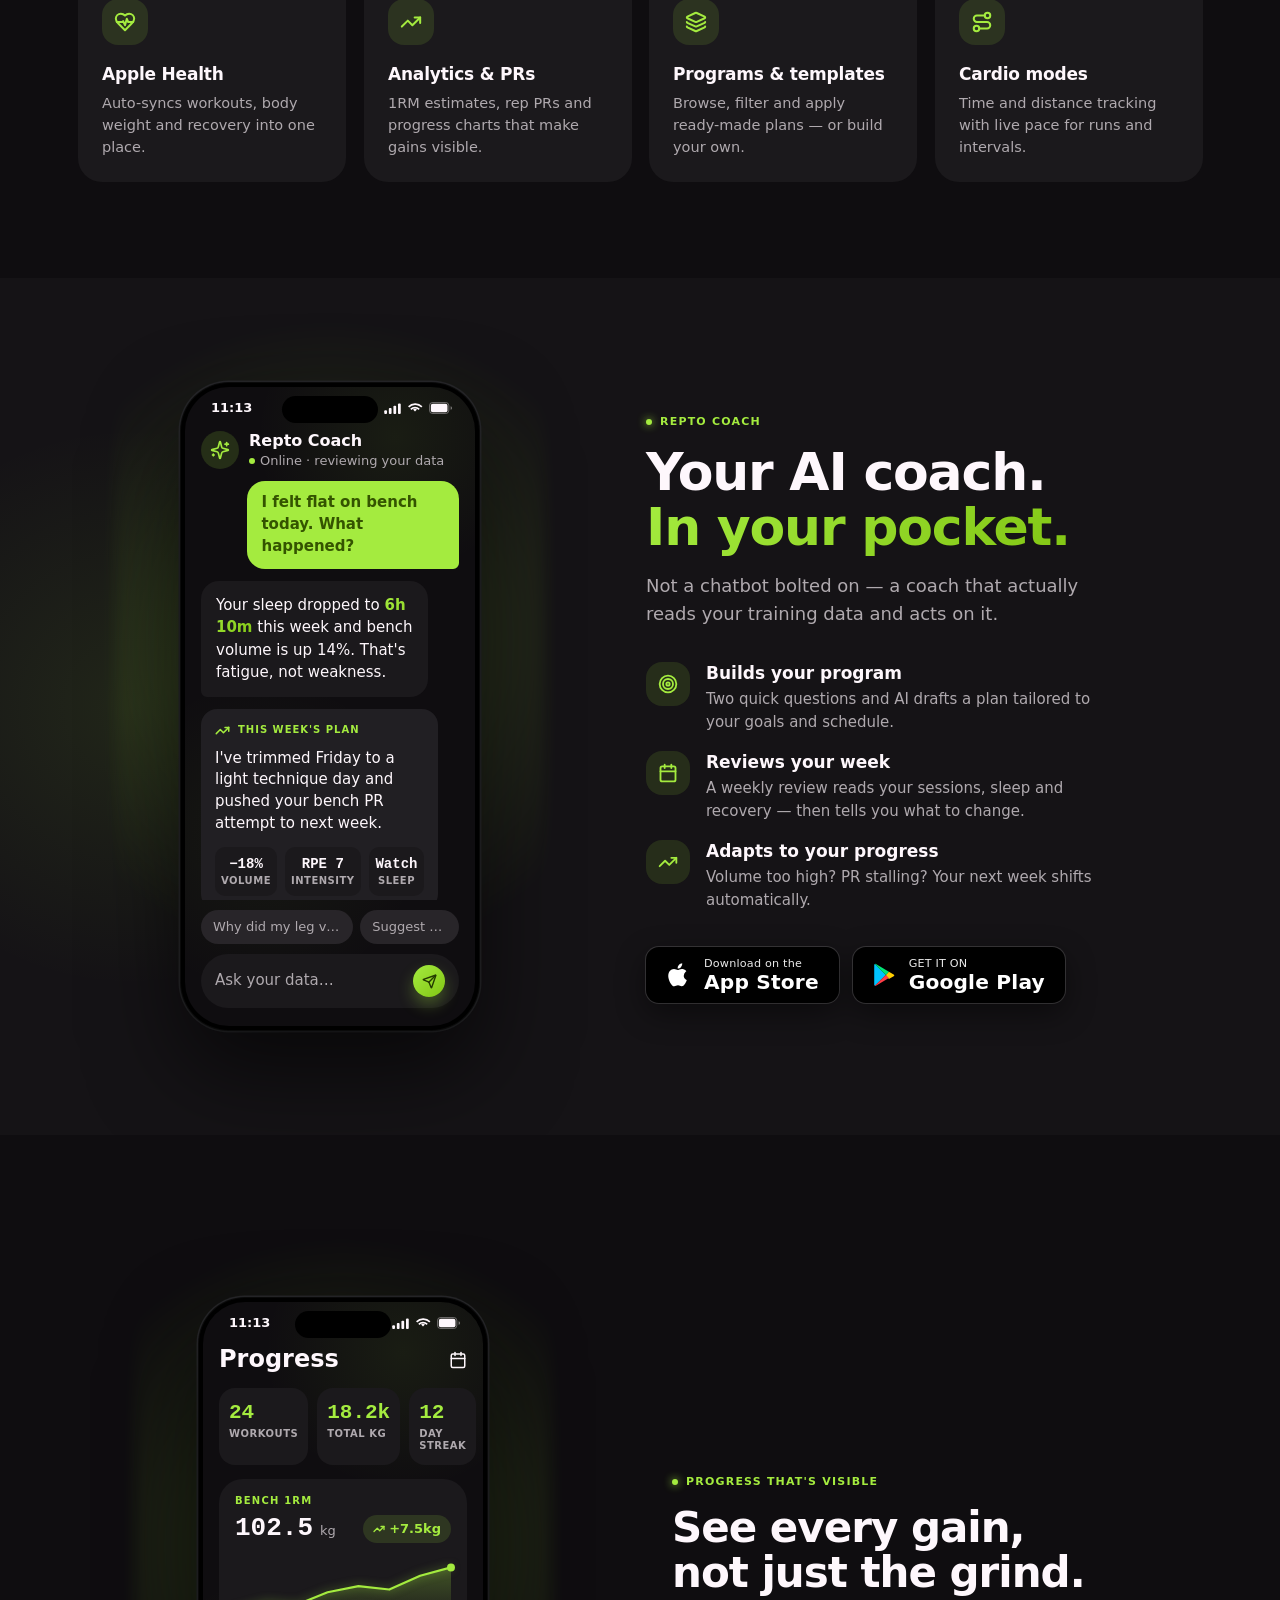
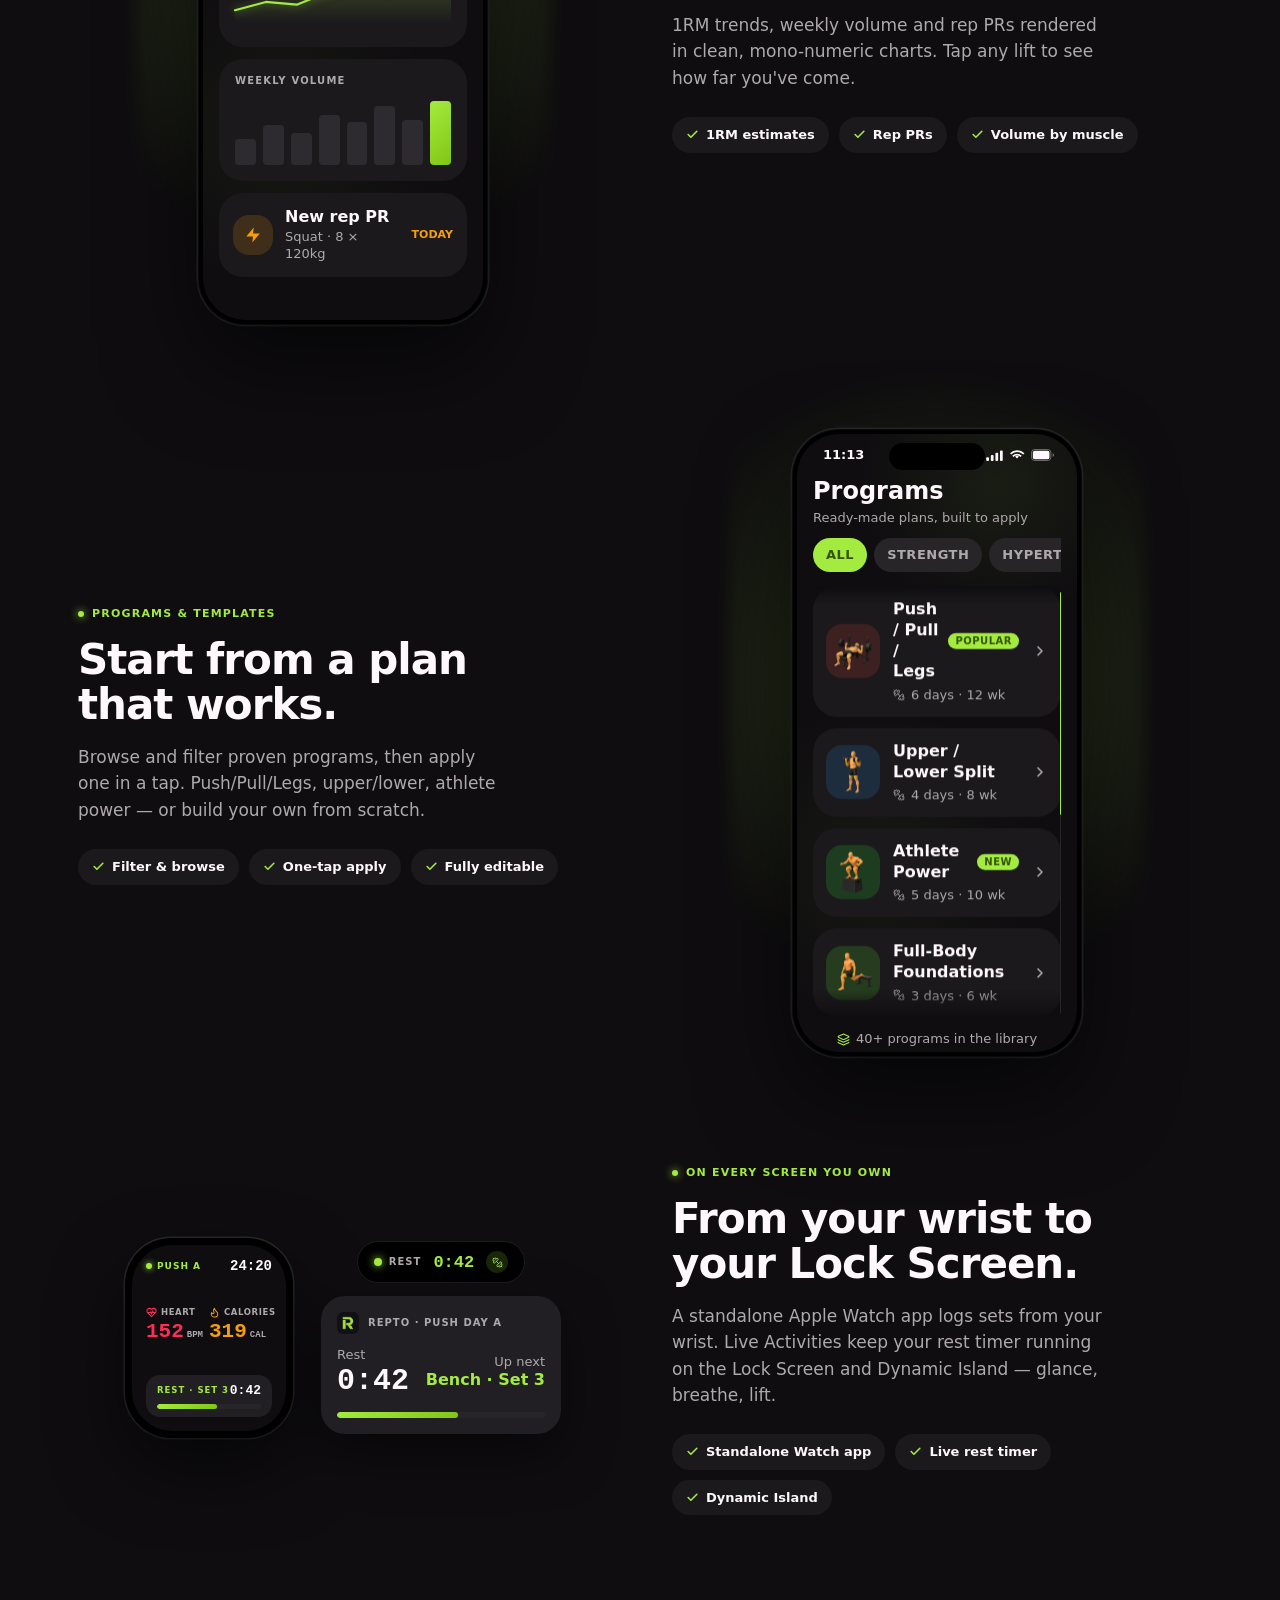
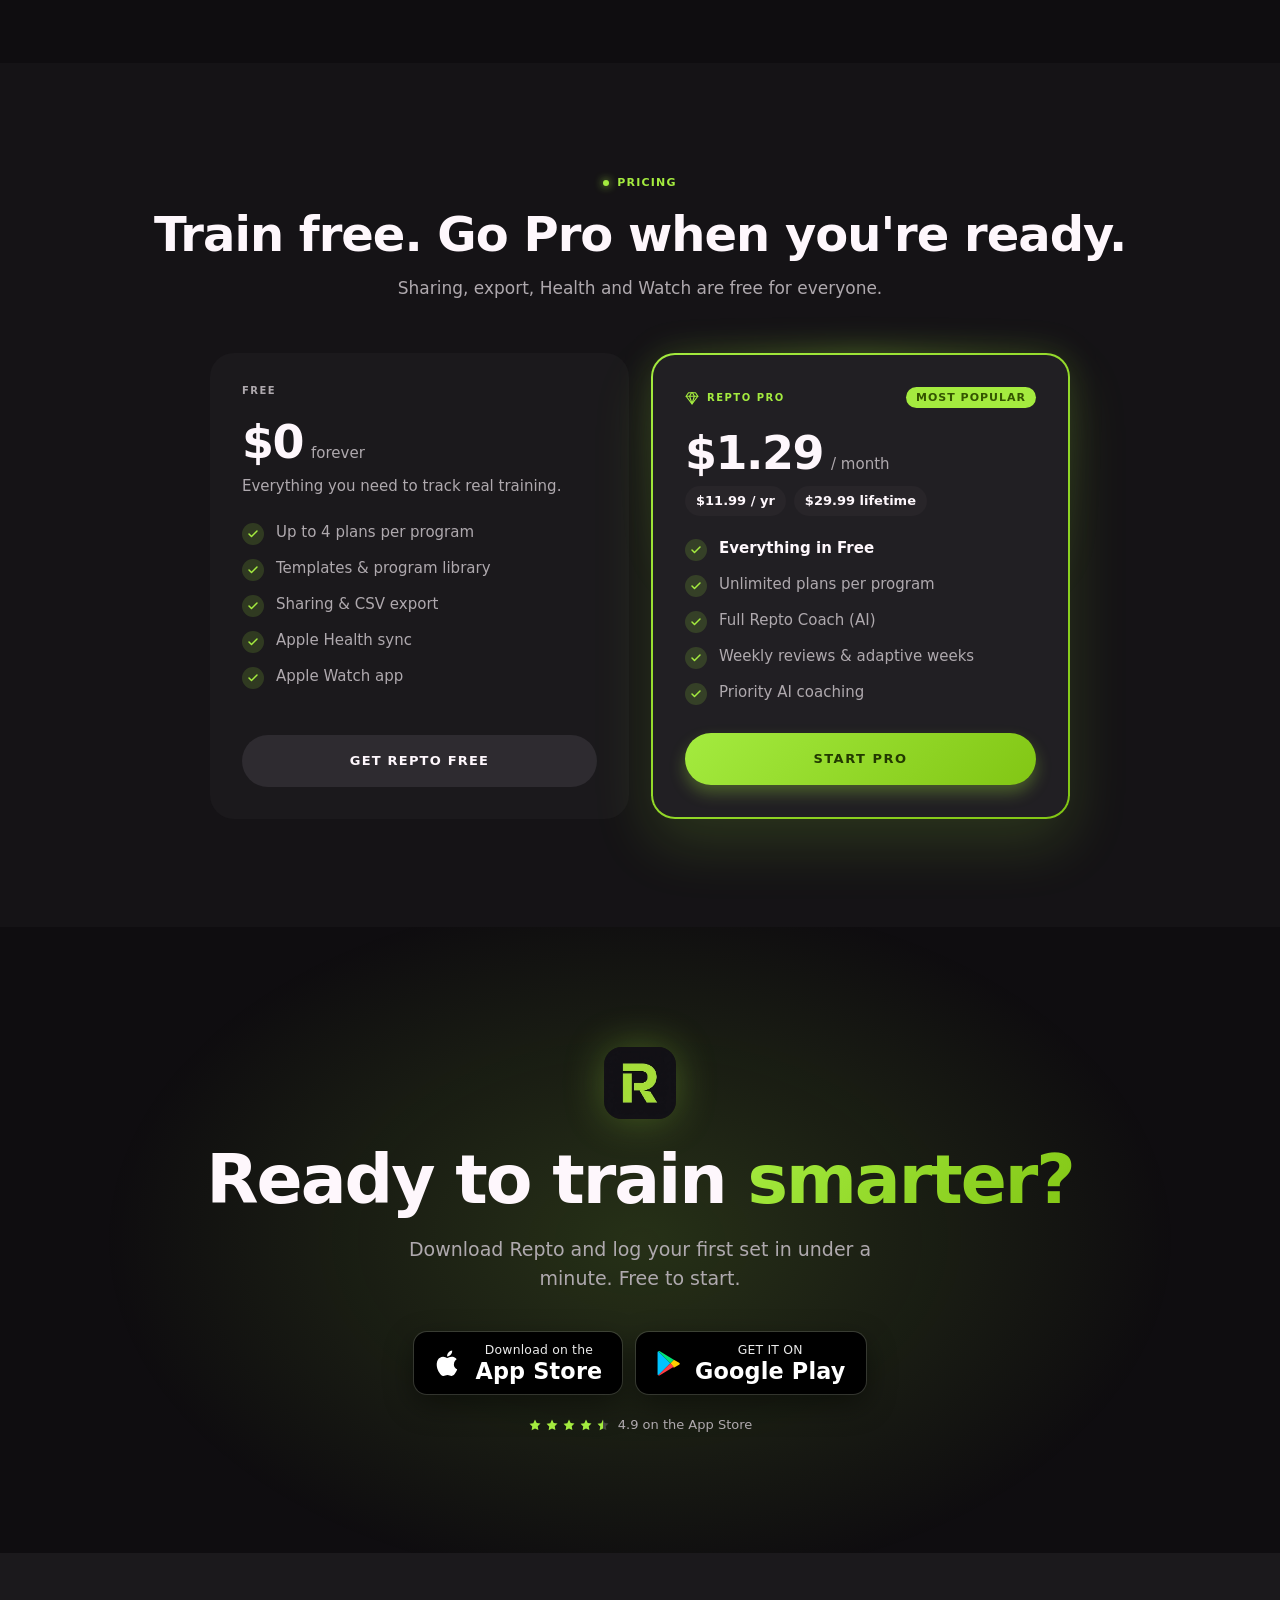
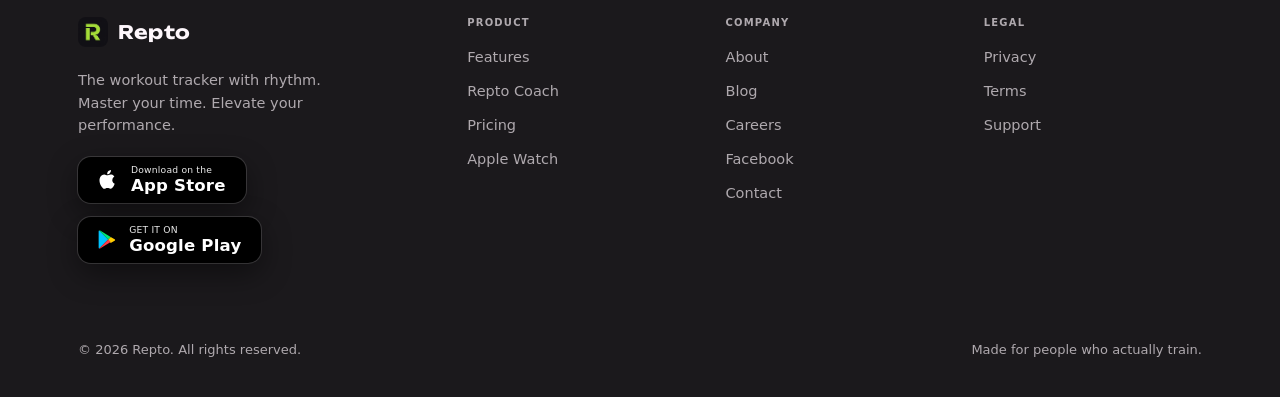
==== commit c12fa909: "feat(contact): surface the Facebook page and support email site-wide Footer links on every page (EN " ====
--- a/index.html
+++ b/index.html
@@ -34,7 +34,9 @@
       "@type": "Organization",
       "@id": "https://reptofit.com/#org",
       "name": "Repto",
-      "url": "https://reptofit.com/"
+      "url": "https://reptofit.com/",
+      "email": "reptoapp.official@gmail.com",
+      "sameAs": ["https://www.facebook.com/reptoapp/"]
     },
     {
       "@type": "SoftwareApplication",
@@ -650,6 +652,8 @@
           <li><a href="#download">About</a></li>
           <li><a href="#download">Blog</a></li>
           <li><a href="#download">Careers</a></li>
+          <li><a href="https://www.facebook.com/reptoapp/" target="_blank" rel="noopener">Facebook</a></li>
+          <li><a href="mailto:reptoapp.official@gmail.com">Contact</a></li>
         </ul>
       </div>
       <div class="footer__col">
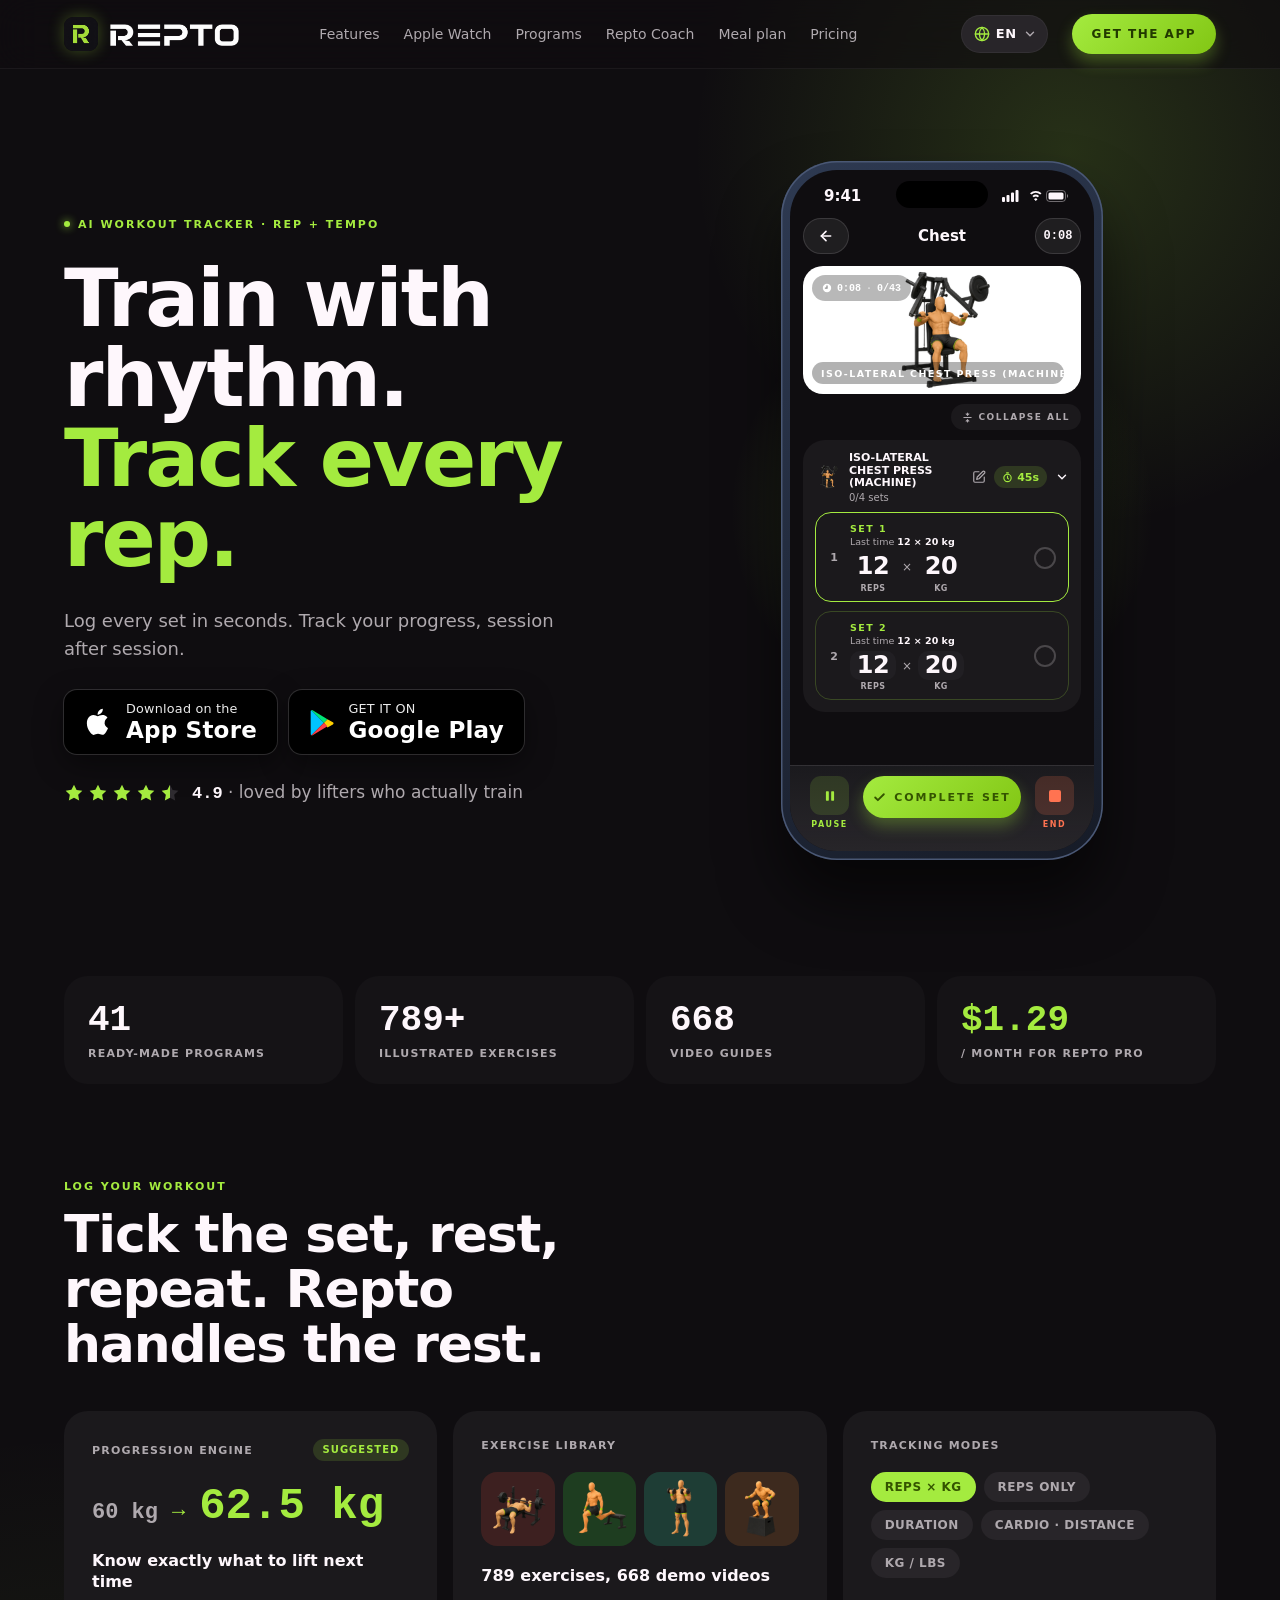
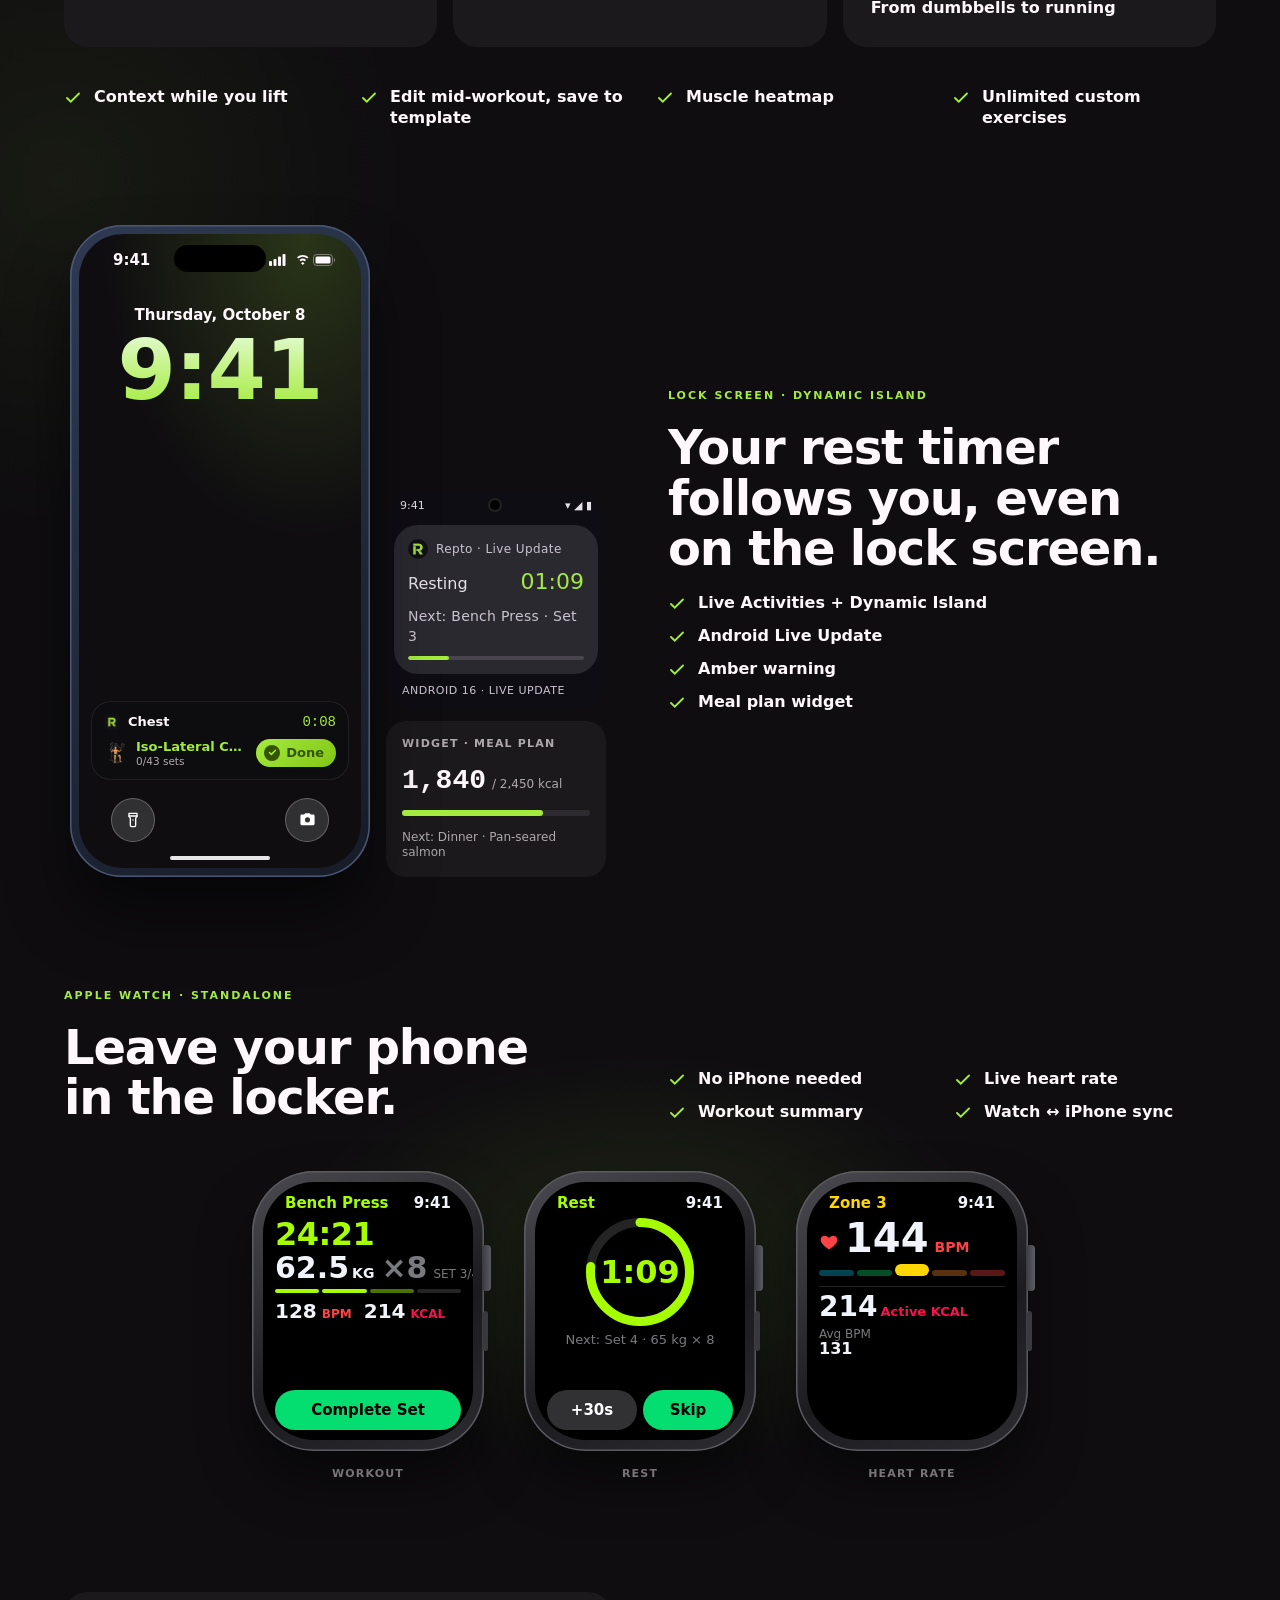
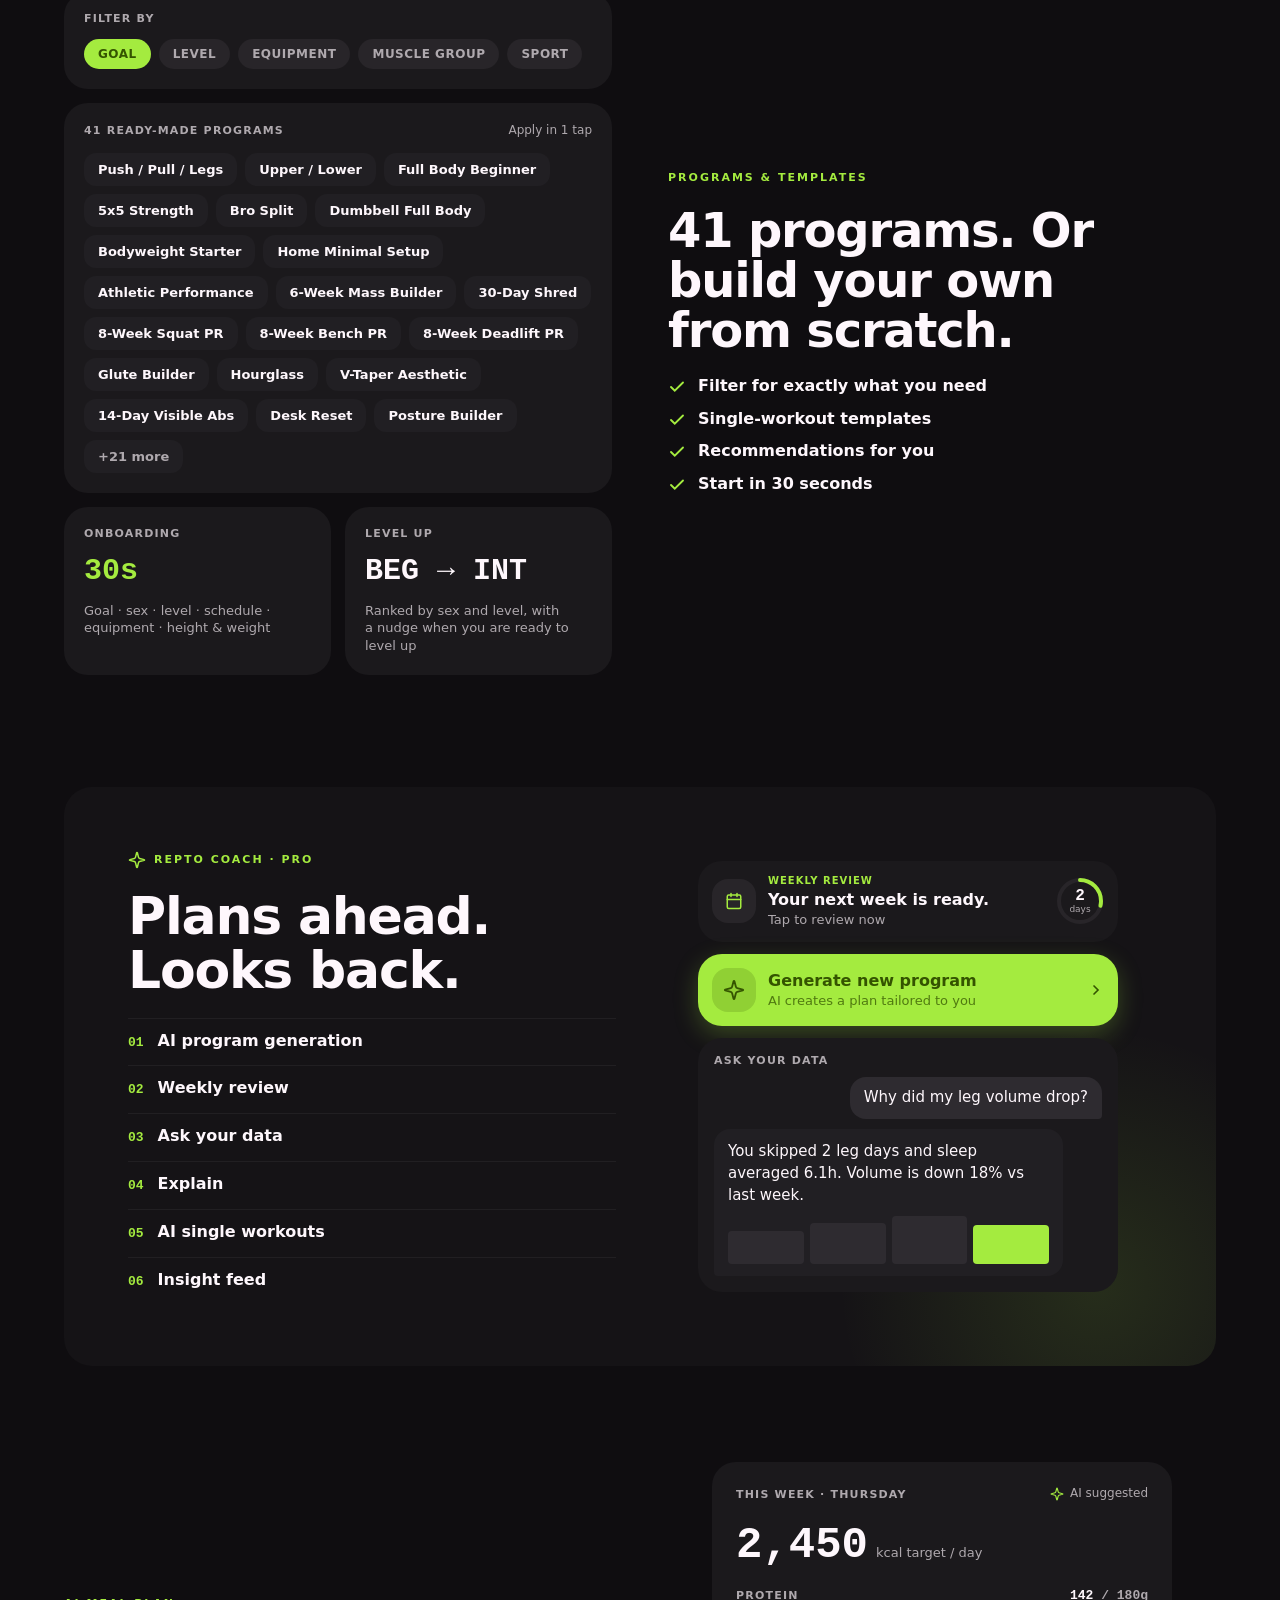
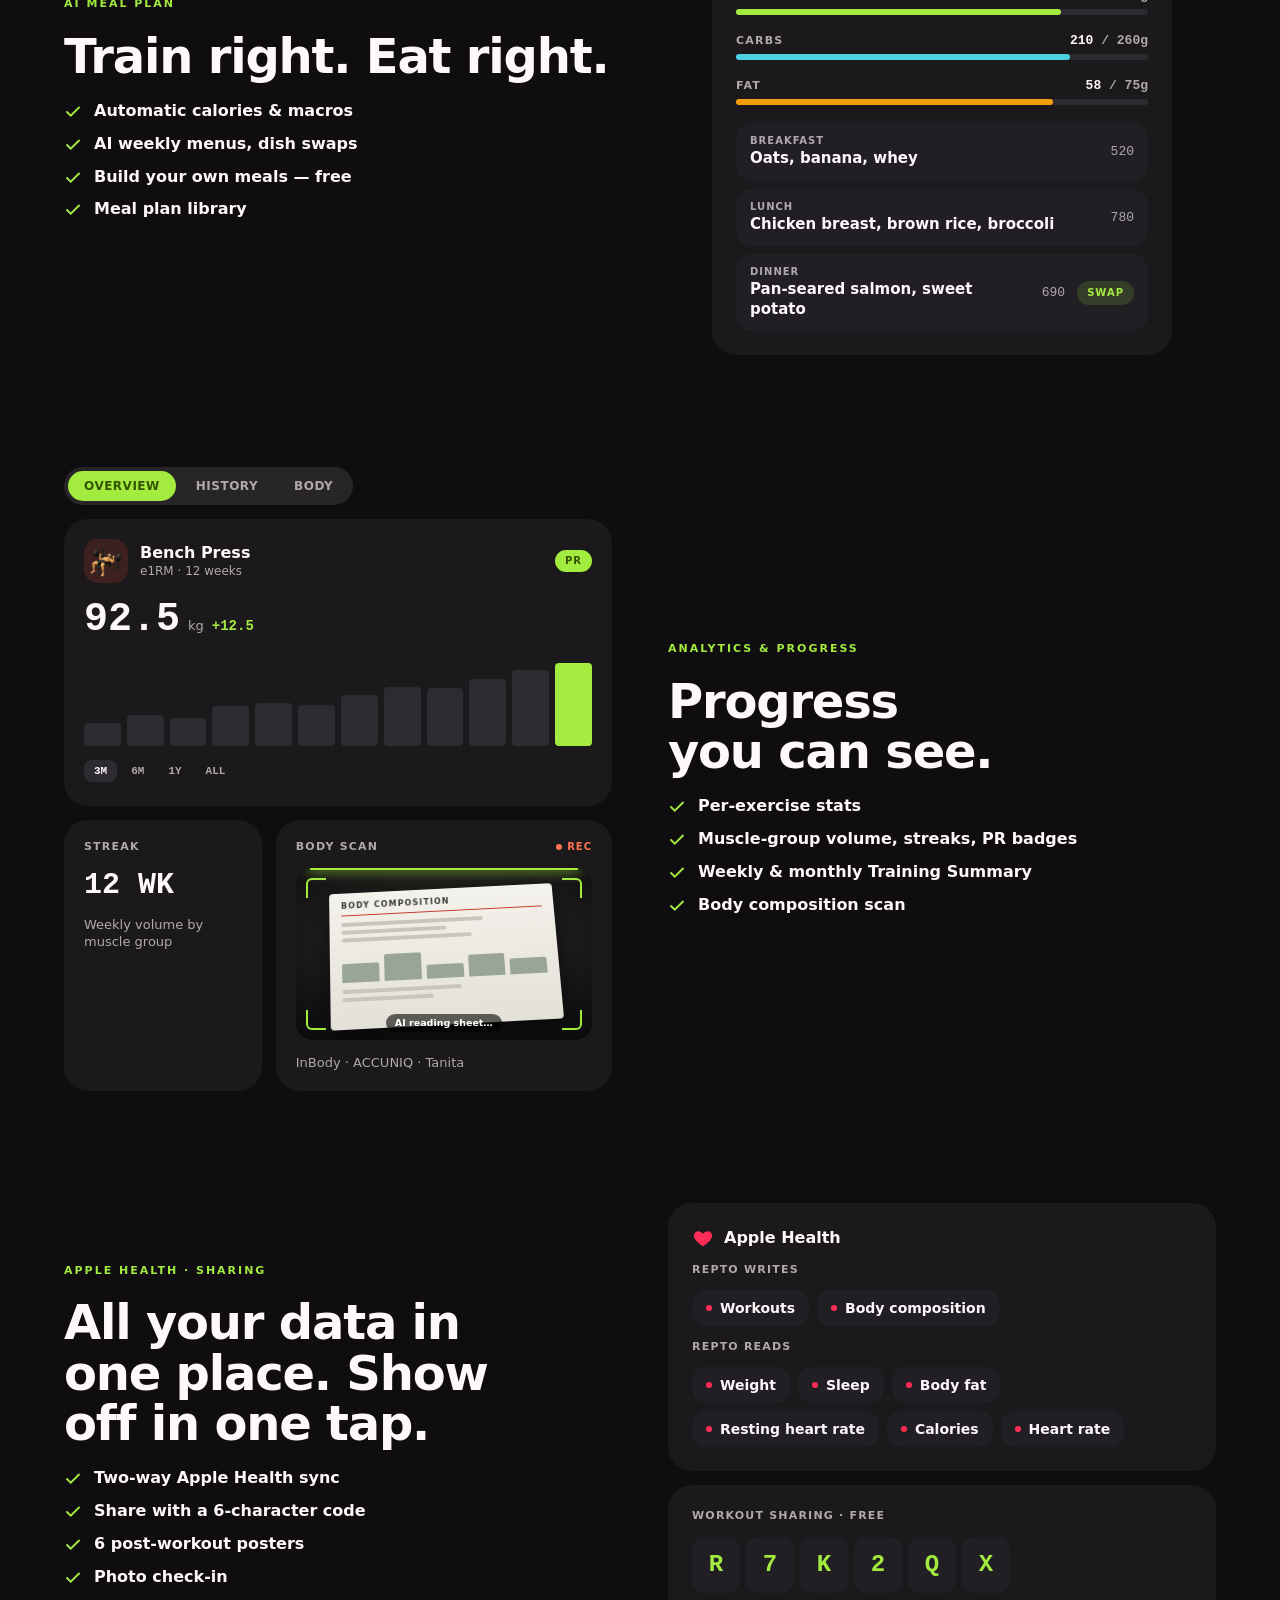
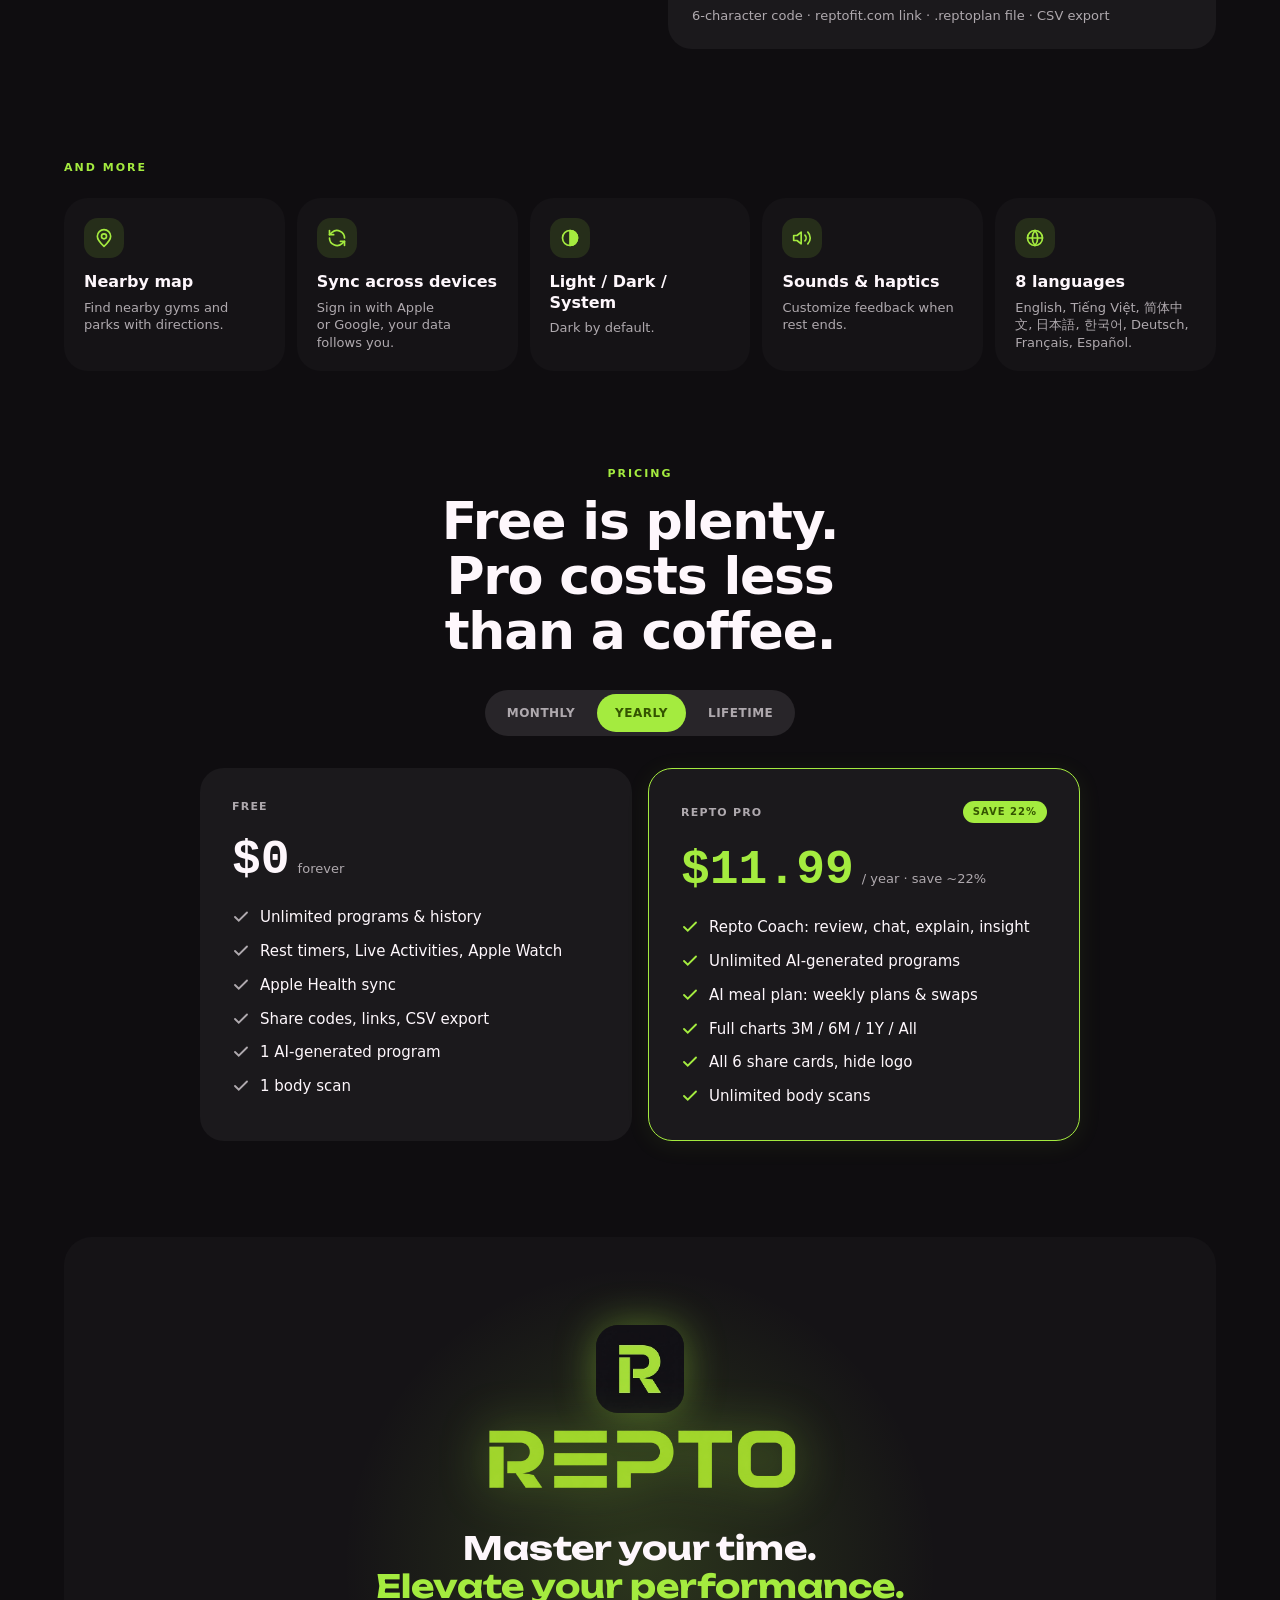
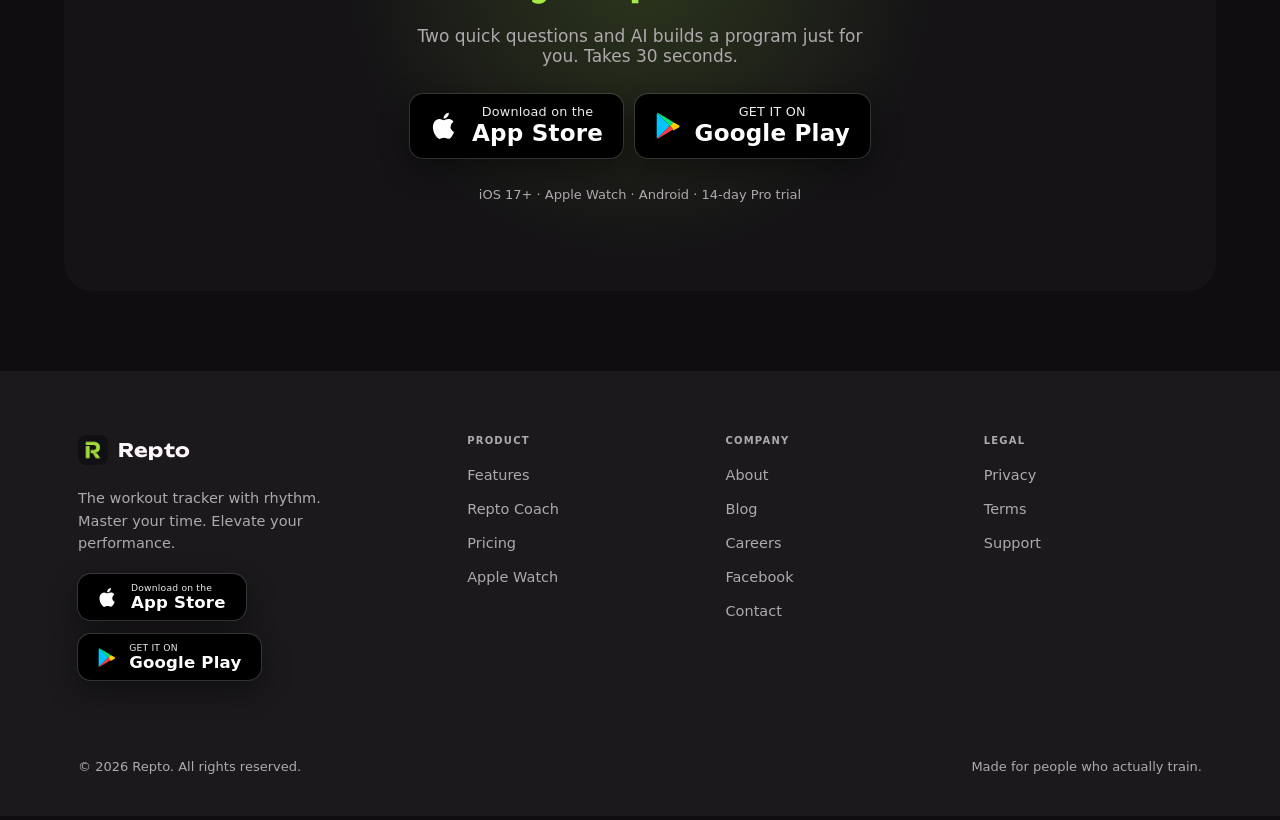
==== commit a8b2422c: "feat(landing): rebuild home page on the v2 design - New home layout (EN + VI) from the Repto Landing" ====
--- a/index.html
+++ b/index.html
@@ -35,7 +35,7 @@
       "@id": "https://reptofit.com/#org",
       "name": "Repto",
       "url": "https://reptofit.com/",
-      "email": "reptoapp.official@gmail.com",
+      "email": "support@reptofit.com",
       "sameAs": ["https://www.facebook.com/reptoapp/"]
     },
     {
@@ -84,48 +84,50 @@
 </head>
 <body>
 
-<!-- ============================================================ ICON SPRITE
-     Lucide-geometry stroke icons; referenced via <svg class="icon"><use/></svg>.
-     Stroke/fill/size are set by presentation attributes on each <use> wrapper. -->
 <svg width="0" height="0" style="position:absolute" aria-hidden="true">
   <defs>
-    <symbol id="i-timer" viewBox="0 0 24 24"><line x1="10" x2="14" y1="2" y2="2"/><line x1="12" x2="15" y1="14" y2="11"/><circle cx="12" cy="14" r="8"/></symbol>
-    <symbol id="i-smartphone" viewBox="0 0 24 24"><rect width="14" height="20" x="5" y="2" rx="2" ry="2"/><path d="M12 18h.01"/></symbol>
-    <symbol id="i-sparkles" viewBox="0 0 24 24"><path d="M9.937 15.5A2 2 0 0 0 8.5 14.063l-6.135-1.582a.5.5 0 0 1 0-.962L8.5 9.936A2 2 0 0 0 9.937 8.5l1.582-6.135a.5.5 0 0 1 .962 0L14.063 8.5A2 2 0 0 0 15.5 9.937l6.135 1.581a.5.5 0 0 1 0 .964L15.5 14.063a2 2 0 0 0-1.437 1.437l-1.582 6.135a.5.5 0 0 1-.962 0z"/><path d="M20 3v4"/><path d="M22 5h-4"/><path d="M4 17v2"/><path d="M5 18H3"/></symbol>
-    <symbol id="i-watch" viewBox="0 0 24 24"><circle cx="12" cy="12" r="6"/><polyline points="12 10 12 12 13 13"/><path d="m16.13 7.66-.81-4.05a2 2 0 0 0-2-1.61h-2.68a2 2 0 0 0-2 1.61l-.78 4.05"/><path d="m7.88 16.36.8 4a2 2 0 0 0 2 1.61h2.72a2 2 0 0 0 2-1.61l.81-4.05"/></symbol>
-    <symbol id="i-heartPulse" viewBox="0 0 24 24"><path d="M19 14c1.49-1.46 3-3.21 3-5.5A5.5 5.5 0 0 0 16.5 3c-1.76 0-3 .5-4.5 2-1.5-1.5-2.74-2-4.5-2A5.5 5.5 0 0 0 2 8.5c0 2.3 1.5 4.05 3 5.5l7 7Z"/><path d="M3.22 12H9.5l.5-1 2 4.5 2-7 1.5 3.5h5.27"/></symbol>
-    <symbol id="i-trendingUp" viewBox="0 0 24 24"><polyline points="22 7 13.5 15.5 8.5 10.5 2 17"/><polyline points="16 7 22 7 22 13"/></symbol>
-    <symbol id="i-layers" viewBox="0 0 24 24"><path d="m12.83 2.18a2 2 0 0 0-1.66 0L2.6 6.08a1 1 0 0 0 0 1.83l8.58 3.91a2 2 0 0 0 1.66 0l8.58-3.9a1 1 0 0 0 0-1.83Z"/><path d="M2 12a1 1 0 0 0 .58.91l8.6 3.91a2 2 0 0 0 1.65 0l8.58-3.9A1 1 0 0 0 22 12"/><path d="M2 17a1 1 0 0 0 .58.91l8.6 3.91a2 2 0 0 0 1.65 0l8.58-3.9A1 1 0 0 0 22 17"/></symbol>
-    <symbol id="i-route" viewBox="0 0 24 24"><circle cx="6" cy="19" r="3"/><path d="M9 19h8.5a3.5 3.5 0 0 0 0-7h-11a3.5 3.5 0 0 1 0-7H15"/><circle cx="18" cy="5" r="3"/></symbol>
-    <symbol id="i-target" viewBox="0 0 24 24"><circle cx="12" cy="12" r="10"/><circle cx="12" cy="12" r="6"/><circle cx="12" cy="12" r="2"/></symbol>
-    <symbol id="i-calendar" viewBox="0 0 24 24"><path d="M8 2v4"/><path d="M16 2v4"/><rect width="18" height="18" x="3" y="4" rx="2"/><path d="M3 10h18"/></symbol>
     <symbol id="i-check" viewBox="0 0 24 24"><path d="M20 6 9 17l-5-5"/></symbol>
-    <symbol id="i-gem" viewBox="0 0 24 24"><path d="M6 3h12l4 6-10 13L2 9Z"/><path d="M11 3 8 9l4 13 4-13-3-6"/><path d="M2 9h20"/></symbol>
-    <symbol id="i-chevronDown" viewBox="0 0 24 24"><path d="m6 9 6 6 6-6"/></symbol>
-    <symbol id="i-chevronRight" viewBox="0 0 24 24"><path d="m9 18 6-6-6-6"/></symbol>
-    <symbol id="i-clock" viewBox="0 0 24 24"><circle cx="12" cy="12" r="10"/><polyline points="12 6 12 12 16 14"/></symbol>
-    <symbol id="i-dumbbell" viewBox="0 0 24 24"><path d="M14.4 14.4 9.6 9.6"/><path d="M18.657 21.485a2 2 0 1 1-2.829-2.828l-1.767 1.768a2 2 0 1 1-2.829-2.829l6.364-6.364a2 2 0 1 1 2.829 2.829l-1.768 1.767a2 2 0 1 1 2.828 2.829z"/><path d="m21.5 21.5-1.4-1.4"/><path d="M3.9 3.9 2.5 2.5"/><path d="M6.404 12.768a2 2 0 1 1-2.829-2.829l1.768-1.767a2 2 0 1 1-2.828-2.829l2.828-2.828a2 2 0 1 1 2.829 2.828l1.767-1.768a2 2 0 1 1 2.829 2.829z"/></symbol>
-    <symbol id="i-flame" viewBox="0 0 24 24"><path d="M8.5 14.5A2.5 2.5 0 0 0 11 12c0-1.38-.5-2-1-3-1.072-2.143-.224-4.054 2-6 .5 2.5 2 4.9 4 6.5 2 1.6 3 3.5 3 5.5a7 7 0 1 1-14 0c0-1.153.433-2.294 1-3a2.5 2.5 0 0 0 2.5 2.5z"/></symbol>
-    <symbol id="i-zap" viewBox="0 0 24 24"><polygon points="13 2 3 14 12 14 11 22 21 10 12 10 13 2"/></symbol>
-    <symbol id="i-send" viewBox="0 0 24 24"><path d="M14.536 21.686a.5.5 0 0 0 .937-.024l6.5-19a.496.496 0 0 0-.635-.635l-19 6.5a.5.5 0 0 0-.024.937l7.93 3.18a2 2 0 0 1 1.112 1.11z"/><path d="m21.854 2.147-10.94 10.939"/></symbol>
+    <symbol id="i-sparkles" viewBox="0 0 24 24"><path d="M9.94 15.5A2 2 0 0 0 8.5 14.06l-6.13-1.58a.5.5 0 0 1 0-.96L8.5 9.94A2 2 0 0 0 9.94 8.5l1.58-6.13a.5.5 0 0 1 .96 0L14.06 8.5A2 2 0 0 0 15.5 9.94l6.13 1.58a.5.5 0 0 1 0 .96L15.5 14.06a2 2 0 0 0-1.44 1.44l-1.58 6.13a.5.5 0 0 1-.96 0z"/></symbol>
+    <symbol id="i-apple" viewBox="0 0 24 24"><path d="M17.05 12.5c-.03-2.5 2.04-3.7 2.13-3.76-1.16-1.7-2.97-1.93-3.61-1.96-1.54-.16-3 .9-3.78.9-.77 0-1.97-.88-3.24-.85-1.67.02-3.21.97-4.07 2.46-1.73 3.01-.44 7.46 1.24 9.9.82 1.2 1.8 2.53 3.08 2.48 1.24-.05 1.7-.8 3.2-.8 1.49 0 1.9.8 3.2.77 1.32-.02 2.16-1.21 2.97-2.41.93-1.38 1.32-2.72 1.34-2.79-.03-.01-2.57-.99-2.6-3.92zM14.6 5.1c.68-.83 1.14-1.98 1.01-3.1-.98.04-2.16.65-2.87 1.47-.63.73-1.18 1.9-1.03 3.02 1.09.08 2.21-.56 2.89-1.39z"/></symbol>
+    <symbol id="i-play" viewBox="0 0 24 24"><path d="M3.609 1.814 13.792 12 3.61 22.186a.996.996 0 0 1-.61-.92V2.734a1 1 0 0 1 .609-.92z" fill="#00C3FF"/><path d="m13.792 12 2.882-2.882 4.434 2.53c.78.445.78 1.26 0 1.704l-4.434 2.53L13.792 12z" fill="#FFCE00"/><path d="m16.674 9.118-2.882 2.882L3.61 1.814a.998.998 0 0 1 .98-.04l12.084 7.344z" fill="#00E676"/><path d="m13.792 12 2.882 2.882L4.589 22.226a.998.998 0 0 1-.98-.04L13.792 12z" fill="#FF3D47"/></symbol>
+    <symbol id="i-sbar" viewBox="0 0 66 12"><rect x="0" y="7" width="3" height="5" rx="1"/><rect x="4.5" y="5" width="3" height="7" rx="1"/><rect x="9" y="2.5" width="3" height="9.5" rx="1"/><rect x="13.5" y="0" width="3" height="12" rx="1"/><path d="M28 3.2a9 9 0 0 1 11.5 0l-1.3 1.4a7 7 0 0 0-8.9 0zM30.4 5.9a5.4 5.4 0 0 1 6.7 0l-1.3 1.4a3.4 3.4 0 0 0-4.1 0zM33.75 11 32 9.2a2.4 2.4 0 0 1 3.5 0z"/><rect x="44.5" y=".5" width="19" height="11" rx="3.2" fill="none" stroke="currentColor" stroke-opacity=".4"/><rect x="46.5" y="2.5" width="15" height="7" rx="1.6"/><path d="M65 4.2v3.6a1.9 1.9 0 0 0 0-3.6z" fill-opacity=".45"/></symbol>
   </defs>
 </svg>
 
+<div class="page">
+  <div class="glow glow--a" aria-hidden="true"></div>
+  <div class="glow glow--b" aria-hidden="true"></div>
+
 <!-- ============================================================ NAV -->
 <header class="nav" id="nav">
-  <nav class="nav__inner container">
-    <a href="#top" class="wordmark" aria-label="Repto home">
-      <img src="assets/repto-logo.jpeg" alt="" width="30" height="30" class="wordmark__logo" />
-      <span class="wordmark__name">Repto</span>
+  <div class="nav__inner">
+    <a href="#top" class="brand" aria-label="Repto">
+      <img src="assets/repto-logo.jpeg" alt="" class="brand__icon" width="34" height="34" />
+      <img src="assets/wordmark-white.png" alt="Repto" class="brand__word" width="152" height="38" />
     </a>
-    <div class="nav__links">
+    <nav class="nav__links">
       <a href="#features">Features</a>
-      <a href="#coach">Coach</a>
-      <a href="#showcase">Showcase</a>
+      <a href="#watch">Apple Watch</a>
+      <a href="#programs">Programs</a>
+      <a href="#coach">Repto Coach</a>
+      <a href="#meal">Meal plan</a>
       <a href="#pricing">Pricing</a>
-    </div>
+    </nav>
+    <span class="nav__spacer"></span>
     <div class="nav__lang" data-lang-switch><noscript><a href="/vi">Tiếng Việt</a></noscript></div>
-    <a href="#download" class="btn-cta nav__cta">Download</a>
+    <a href="#download" class="nav__cta">GET THE APP</a>
+    <button class="nav__burger" type="button" aria-label="Menu" aria-expanded="false" data-burger>
+      <svg class="ic-open" width="20" height="20" viewBox="0 0 24 24" fill="none" stroke="currentColor" stroke-width="2.2" stroke-linecap="round"><path d="M4 7h16"/><path d="M4 12h16"/><path d="M4 17h10"/></svg>
+      <svg class="ic-close" width="20" height="20" viewBox="0 0 24 24" fill="none" stroke="var(--lime)" stroke-width="2.2" stroke-linecap="round"><path d="M6 6l12 12"/><path d="M18 6 6 18"/></svg>
+    </button>
+  </div>
+  <nav class="nav__menu" data-menu>
+    <a href="#features">Features<svg width="16" height="16" viewBox="0 0 24 24" fill="none" stroke="var(--lime)" stroke-width="2.4" stroke-linecap="round" stroke-linejoin="round"><path d="m9 18 6-6-6-6"/></svg></a>
+    <a href="#watch">Apple Watch<svg width="16" height="16" viewBox="0 0 24 24" fill="none" stroke="var(--lime)" stroke-width="2.4" stroke-linecap="round" stroke-linejoin="round"><path d="m9 18 6-6-6-6"/></svg></a>
+    <a href="#programs">Programs<svg width="16" height="16" viewBox="0 0 24 24" fill="none" stroke="var(--lime)" stroke-width="2.4" stroke-linecap="round" stroke-linejoin="round"><path d="m9 18 6-6-6-6"/></svg></a>
+    <a href="#coach">Repto Coach<svg width="16" height="16" viewBox="0 0 24 24" fill="none" stroke="var(--lime)" stroke-width="2.4" stroke-linecap="round" stroke-linejoin="round"><path d="m9 18 6-6-6-6"/></svg></a>
+    <a href="#meal">Meal plan<svg width="16" height="16" viewBox="0 0 24 24" fill="none" stroke="var(--lime)" stroke-width="2.4" stroke-linecap="round" stroke-linejoin="round"><path d="m9 18 6-6-6-6"/></svg></a>
+    <a href="#pricing">Pricing<svg width="16" height="16" viewBox="0 0 24 24" fill="none" stroke="var(--lime)" stroke-width="2.4" stroke-linecap="round" stroke-linejoin="round"><path d="m9 18 6-6-6-6"/></svg></a>
   </nav>
 </header>
 
@@ -133,491 +135,498 @@
 
 <!-- ============================================================ HERO -->
 <section id="top" class="hero">
-  <div class="hero__glows" aria-hidden="true">
-    <span class="glow glow--hero-a"></span>
-    <span class="glow glow--hero-b"></span>
-  </div>
-  <div class="container hero__inner">
-    <div class="hero-grid">
-      <div class="hero-copy">
-        <div class="reveal"><span class="overline"><span class="overline__dot"></span><span class="overline__text">Master your time · Elevate your performance</span></span></div>
-        <h1 class="reveal hero__title" data-delay="70">Train with rhythm.<br />Track <span class="accent">every rep.</span></h1>
-        <p class="reveal hero__lead" data-delay="140">The workout tracker with a built-in AI coach, real-time timers, and Apple Watch + Health built in.</p>
-        <div class="reveal hero__ctas" data-delay="210">
-          <!-- App Store badge -->
-          <a href="https://apps.apple.com/app/repto-workout-tracker/id6761402067" target="_blank" rel="noopener" class="badge badge--58" aria-label="Download Repto on the App Store">
-            <svg class="badge__glyph" viewBox="0 0 24 24" fill="#fff" aria-hidden="true"><path d="M17.05 12.5c-.03-2.5 2.04-3.7 2.13-3.76-1.16-1.7-2.97-1.93-3.61-1.96-1.54-.16-3 .9-3.78.9-.77 0-1.97-.88-3.24-.85-1.67.02-3.21.97-4.07 2.46-1.73 3.01-.44 7.46 1.24 9.9.82 1.2 1.8 2.53 3.08 2.48 1.24-.05 1.7-.8 3.2-.8 1.49 0 1.9.8 3.2.77 1.32-.02 2.16-1.21 2.97-2.41.93-1.38 1.32-2.72 1.34-2.79-.03-.01-2.57-.99-2.6-3.92zM14.6 5.1c.68-.83 1.14-1.98 1.01-3.1-.98.04-2.16.65-2.87 1.47-.63.73-1.18 1.9-1.03 3.02 1.09.08 2.21-.56 2.89-1.39z"/></svg>
-            <span class="badge__txt"><span class="badge__pre">Download on the</span><span class="badge__name">App Store</span></span>
-          </a>
-          <!-- Google Play badge -->
-          <a href="https://play.google.com/store/apps/details?id=app.repto.android&amp;pcampaignid=web_share" target="_blank" rel="noopener" class="badge badge--58" aria-label="Get Repto on Google Play">
-            <svg class="badge__glyph badge__glyph--play" viewBox="0 0 24 24" aria-hidden="true"><path d="M3.609 1.814 13.792 12 3.61 22.186a.996.996 0 0 1-.61-.92V2.734a1 1 0 0 1 .609-.92z" fill="#00C3FF"/><path d="m13.792 12 2.882-2.882 4.434 2.53c.78.445.78 1.26 0 1.704l-4.434 2.53L13.792 12z" fill="#FFCE00"/><path d="m16.674 9.118-2.882 2.882L3.61 1.814a.998.998 0 0 1 .98-.04l12.084 7.344z" fill="#00E676"/><path d="m13.792 12 2.882 2.882L4.589 22.226a.998.998 0 0 1-.98-.04L13.792 12z" fill="#FF3D47"/></svg>
-            <span class="badge__txt"><span class="badge__pre">GET IT ON</span><span class="badge__name">Google Play</span></span>
-          </a>
-          <a href="#features" class="btn-ghost">See features <svg class="icon" width="16" height="16" fill="none" stroke="var(--lime)" stroke-width="2.4" stroke-linecap="round" stroke-linejoin="round"><use href="#i-chevronDown"/></svg></a>
-        </div>
-        <div class="reveal hero__rating" data-delay="280">
-          <span class="stars" data-stars="4.9" aria-label="4.9 out of 5"></span>
-          <span class="hero__rating-txt"><strong>4.9</strong> · loved by lifters who actually train</span>
-        </div>
-      </div>
-      <div class="hero-phone">
-        <div class="reveal reveal--far" data-delay="180">
-          <!-- PHONE: Active Workout -->
-          <div class="phone phone--312">
-            <span class="phone__glow" aria-hidden="true"></span>
-            <div class="phone__body repto-float">
-              <div class="phone__screen">
-                <div class="phone__ambient" aria-hidden="true"><span></span><span></span></div>
-                <div class="statusbar">
-                  <span class="statusbar__time" data-clock>9:41</span>
-                  <span class="statusbar__icons">
-                    <svg width="17" height="11" viewBox="0 0 18 12" fill="currentColor"><rect x="0" y="8" width="3" height="4" rx="1"/><rect x="5" y="5.5" width="3" height="6.5" rx="1"/><rect x="10" y="3" width="3" height="9" rx="1"/><rect x="15" y="0.5" width="3" height="11.5" rx="1"/></svg>
-                    <svg width="16" height="11" viewBox="0 0 17 12" fill="currentColor"><path d="M8.5 2.2c2.6 0 5 1 6.8 2.7l1.3-1.4A11 11 0 0 0 8.5.3 11 11 0 0 0 .9 3.5l1.3 1.4A9.4 9.4 0 0 1 8.5 2.2z"/><path d="M8.5 6c1.5 0 2.9.6 3.9 1.6l1.3-1.4a7.3 7.3 0 0 0-10.4 0l1.3 1.4A5.4 5.4 0 0 1 8.5 6z"/><path d="m8.5 9.4 2.1-2.2a3 3 0 0 0-4.2 0z"/></svg>
-                    <svg width="24" height="12" viewBox="0 0 26 13" fill="none"><rect x="0.5" y="0.5" width="21" height="12" rx="3.5" stroke="currentColor" opacity="0.4"/><rect x="2" y="2" width="18" height="9" rx="2" fill="currentColor"/><path d="M23.5 4.5v4c.8-.3 1.3-1 1.3-2s-.5-1.7-1.3-2z" fill="currentColor" opacity="0.5"/></svg>
-                  </span>
-                  <span class="statusbar__notch"></span>
-                </div>
-                <div class="phone__content">
-                  <!-- Active workout screen -->
-                  <div class="aw">
-                    <div class="aw__head">
-                      <div class="aw__title">Push Day A</div>
-                      <span class="aw__live"><span class="repto-pulse aw__live-dot"></span> LIVE</span>
-                    </div>
-                    <div class="aw__pad">
-                      <div class="aw__rest">
-                        <div class="plabel" data-rest-label>REST</div>
-                        <div class="aw__ring">
-                          <svg width="116" height="116" viewBox="0 0 116 116" class="aw__ring-svg">
-                            <circle cx="58" cy="58" r="46" fill="none" stroke="var(--surface-highest)" stroke-width="8"/>
-                            <circle cx="58" cy="58" r="46" fill="none" stroke="var(--lime)" stroke-width="9" stroke-linecap="round" class="aw__ring-prog" data-rest-ring stroke-dasharray="289.03" stroke-dashoffset="154.15"/>
-                          </svg>
-                          <div class="aw__ring-num" data-rest-num>0:42</div>
-                        </div>
-                        <div class="aw__upnext">Up next: Bench Press · Set 3</div>
-                      </div>
-                    </div>
-                    <div class="aw__pad aw__exwrap">
-                      <div class="aw__ex">
-                        <div class="aw__ex-head">
-                          <div class="aw__ex-icon" style="background:var(--muscle-chest)"><img src="assets/exercises/bench_press_barbell.png" alt="" /></div>
-                          <div class="aw__ex-meta">
-                            <div class="card-title">Bench Press</div>
-                            <div class="caption">Barbell · Chest</div>
-                          </div>
-                          <span class="aw__ex-timer"><svg class="icon" width="11" height="11" fill="none" stroke="var(--lime)" stroke-width="2.4" stroke-linecap="round" stroke-linejoin="round"><use href="#i-clock"/></svg><span class="mono" data-elapsed>24:18</span></span>
-                        </div>
-                        <div class="aw__sets">
-                          <div class="aw__set aw__set--done">
-                            <span class="aw__set-mark"><svg class="icon" width="13" height="13" fill="none" stroke="var(--lime)" stroke-width="3" stroke-linecap="round" stroke-linejoin="round"><use href="#i-check"/></svg></span>
-                            <div class="aw__set-body"><div class="aw__set-label aw__set-label--done">SET 1</div><div class="aw__set-val"><span>10 reps</span><span class="aw__set-x">×</span><span>60 kg</span></div></div>
-                            <span class="aw__set-check aw__set-check--done"><svg class="icon" width="16" height="16" fill="none" stroke="var(--lime)" stroke-width="2.6" stroke-linecap="round" stroke-linejoin="round"><use href="#i-check"/></svg></span>
-                          </div>
-                          <div class="aw__set aw__set--done">
-                            <span class="aw__set-mark"><svg class="icon" width="13" height="13" fill="none" stroke="var(--lime)" stroke-width="3" stroke-linecap="round" stroke-linejoin="round"><use href="#i-check"/></svg></span>
-                            <div class="aw__set-body"><div class="aw__set-label aw__set-label--done">SET 2</div><div class="aw__set-val"><span>8 reps</span><span class="aw__set-x">×</span><span>60 kg</span></div></div>
-                            <span class="aw__set-check aw__set-check--done"><svg class="icon" width="16" height="16" fill="none" stroke="var(--lime)" stroke-width="2.6" stroke-linecap="round" stroke-linejoin="round"><use href="#i-check"/></svg></span>
-                          </div>
-                          <div class="aw__set">
-                            <span class="aw__set-num">3</span>
-                            <div class="aw__set-body"><div class="aw__set-label">SET 3</div><div class="aw__set-val"><span>8 reps</span><span class="aw__set-x">×</span><span>65 kg</span></div></div>
-                            <span class="aw__set-check"></span>
-                          </div>
-                          <div class="aw__set">
-                            <span class="aw__set-num">4</span>
-                            <div class="aw__set-body"><div class="aw__set-label">SET 4</div><div class="aw__set-val"><span>8 reps</span><span class="aw__set-x">×</span><span>65 kg</span></div></div>
-                            <span class="aw__set-check"></span>
-                          </div>
-                        </div>
-                      </div>
-                    </div>
-                    <div class="aw__actions">
-                      <div class="aw__pause"><svg width="18" height="18" viewBox="0 0 24 24" fill="var(--text-primary)"><rect x="6" y="4" width="4" height="16" rx="1"/><rect x="14" y="4" width="4" height="16" rx="1"/></svg></div>
-                      <div class="aw__finish">Finish Workout</div>
-                    </div>
-                  </div>
-                </div>
-              </div>
-            </div>
-          </div>
-        </div>
-      </div>
-    </div>
-  </div>
-</section>
-
-<!-- ============================================================ SOCIAL PROOF -->
-<section class="proof">
-  <div class="container proof__inner">
-    <div class="proof-stats">
-      <div class="proof__stat"><span class="proof__val">4.9</span><span class="proof__lbl">App Store rating</span></div>
-      <div class="proof__stat"><span class="proof__val">2.4M+</span><span class="proof__lbl">Workouts logged</span></div>
-      <div class="proof__stat"><span class="proof__val">1,500+</span><span class="proof__lbl">Exercises in library</span></div>
-    </div>
-    <div class="proof__works">
-      <span class="proof__work"><svg class="icon" width="16" height="16" fill="none" stroke="var(--health-red)" stroke-width="2" stroke-linecap="round" stroke-linejoin="round"><use href="#i-heartPulse"/></svg> Apple Health</span>
-      <span class="proof__sep"></span>
-      <span class="proof__work"><svg class="icon" width="16" height="16" fill="none" stroke="var(--lime)" stroke-width="2" stroke-linecap="round" stroke-linejoin="round"><use href="#i-watch"/></svg> Apple Watch</span>
-      <span class="proof__workswith">Works with</span>
-    </div>
-  </div>
-</section>
-
-<!-- ============================================================ FEATURES -->
-<section id="features" class="features">
-  <div class="container">
-    <div class="reveal section-head">
-      <span class="overline"><span class="overline__dot"></span><span class="overline__text">Everything you train with</span></span>
-      <h2 class="section-title">Built for people who lift.</h2>
-      <p class="section-lead">No fluff. Every feature earns its place in your session.</p>
-    </div>
-    <div class="feat-grid">
-      <div class="reveal feat-cell"><article class="feature"><div class="feature__icon"><svg class="icon" width="22" height="22" fill="none" stroke="var(--lime)" stroke-width="2.2" stroke-linecap="round" stroke-linejoin="round"><use href="#i-timer"/></svg></div><h3 class="feature__title">Real-time logging</h3><p class="feature__desc">Count-up stopwatch, set checkboxes and rest countdown timers — log every set as you lift.</p></article></div>
-      <div class="reveal feat-cell" data-delay="60"><article class="feature"><div class="feature__icon"><svg class="icon" width="22" height="22" fill="none" stroke="var(--lime)" stroke-width="2.2" stroke-linecap="round" stroke-linejoin="round"><use href="#i-smartphone"/></svg></div><h3 class="feature__title">Live Activities &amp; Dynamic Island</h3><p class="feature__desc">Your rest timer on the Lock Screen and Dynamic Island. Never miss a set.</p></article></div>
-      <div class="reveal feat-cell" data-delay="120"><article class="feature"><div class="feature__icon"><svg class="icon" width="22" height="22" fill="none" stroke="var(--lime)" stroke-width="2.2" stroke-linecap="round" stroke-linejoin="round"><use href="#i-sparkles"/></svg></div><h3 class="feature__title">Repto Coach (AI)</h3><p class="feature__desc">Chat, weekly reviews and adaptive programs that respond to your data.</p></article></div>
-      <div class="reveal feat-cell" data-delay="180"><article class="feature"><div class="feature__icon"><svg class="icon" width="22" height="22" fill="none" stroke="var(--lime)" stroke-width="2.2" stroke-linecap="round" stroke-linejoin="round"><use href="#i-watch"/></svg></div><h3 class="feature__title">Apple Watch app</h3><p class="feature__desc">Standalone and ready — start and log your whole workout from your wrist.</p></article></div>
-      <div class="reveal feat-cell"><article class="feature"><div class="feature__icon"><svg class="icon" width="22" height="22" fill="none" stroke="var(--lime)" stroke-width="2.2" stroke-linecap="round" stroke-linejoin="round"><use href="#i-heartPulse"/></svg></div><h3 class="feature__title">Apple Health</h3><p class="feature__desc">Auto-syncs workouts, body weight and recovery into one place.</p></article></div>
-      <div class="reveal feat-cell" data-delay="60"><article class="feature"><div class="feature__icon"><svg class="icon" width="22" height="22" fill="none" stroke="var(--lime)" stroke-width="2.2" stroke-linecap="round" stroke-linejoin="round"><use href="#i-trendingUp"/></svg></div><h3 class="feature__title">Analytics &amp; PRs</h3><p class="feature__desc">1RM estimates, rep PRs and progress charts that make gains visible.</p></article></div>
-      <div class="reveal feat-cell" data-delay="120"><article class="feature"><div class="feature__icon"><svg class="icon" width="22" height="22" fill="none" stroke="var(--lime)" stroke-width="2.2" stroke-linecap="round" stroke-linejoin="round"><use href="#i-layers"/></svg></div><h3 class="feature__title">Programs &amp; templates</h3><p class="feature__desc">Browse, filter and apply ready-made plans — or build your own.</p></article></div>
-      <div class="reveal feat-cell" data-delay="180"><article class="feature"><div class="feature__icon"><svg class="icon" width="22" height="22" fill="none" stroke="var(--lime)" stroke-width="2.2" stroke-linecap="round" stroke-linejoin="round"><use href="#i-route"/></svg></div><h3 class="feature__title">Cardio modes</h3><p class="feature__desc">Time and distance tracking with live pace for runs and intervals.</p></article></div>
-    </div>
-  </div>
-</section>
-
-<!-- ============================================================ COACH SPOTLIGHT -->
-<section id="coach" class="coach">
-  <div class="glow glow--coach" aria-hidden="true"></div>
-  <div class="container coach__inner">
-    <div class="coach-grid">
-      <div class="coach-phone">
-        <div class="reveal reveal--far">
-          <!-- PHONE: Coach chat -->
-          <div class="phone phone--300">
-            <span class="phone__glow" aria-hidden="true"></span>
-            <div class="phone__body repto-float" style="animation-delay:.6s">
-              <div class="phone__screen">
-                <div class="phone__ambient" aria-hidden="true"><span></span><span></span></div>
-                <div class="statusbar">
-                  <span class="statusbar__time" data-clock>9:41</span>
-                  <span class="statusbar__icons">
-                    <svg width="17" height="11" viewBox="0 0 18 12" fill="currentColor"><rect x="0" y="8" width="3" height="4" rx="1"/><rect x="5" y="5.5" width="3" height="6.5" rx="1"/><rect x="10" y="3" width="3" height="9" rx="1"/><rect x="15" y="0.5" width="3" height="11.5" rx="1"/></svg>
-                    <svg width="16" height="11" viewBox="0 0 17 12" fill="currentColor"><path d="M8.5 2.2c2.6 0 5 1 6.8 2.7l1.3-1.4A11 11 0 0 0 8.5.3 11 11 0 0 0 .9 3.5l1.3 1.4A9.4 9.4 0 0 1 8.5 2.2z"/><path d="M8.5 6c1.5 0 2.9.6 3.9 1.6l1.3-1.4a7.3 7.3 0 0 0-10.4 0l1.3 1.4A5.4 5.4 0 0 1 8.5 6z"/><path d="m8.5 9.4 2.1-2.2a3 3 0 0 0-4.2 0z"/></svg>
-                    <svg width="24" height="12" viewBox="0 0 26 13" fill="none"><rect x="0.5" y="0.5" width="21" height="12" rx="3.5" stroke="currentColor" opacity="0.4"/><rect x="2" y="2" width="18" height="9" rx="2" fill="currentColor"/><path d="M23.5 4.5v4c.8-.3 1.3-1 1.3-2s-.5-1.7-1.3-2z" fill="currentColor" opacity="0.5"/></svg>
-                  </span>
-                  <span class="statusbar__notch"></span>
-                </div>
-                <div class="phone__content">
-                  <!-- Coach chat screen -->
-                  <div class="coach-scr">
-                    <div class="coach-scr__head">
-                      <span class="coach-scr__avatar"><svg class="icon" width="20" height="20" fill="none" stroke="var(--lime)" stroke-width="2" stroke-linecap="round" stroke-linejoin="round"><use href="#i-sparkles"/></svg></span>
-                      <div class="coach-scr__id">
-                        <div class="card-title">Repto Coach</div>
-                        <div class="coach-scr__status"><span class="repto-pulse coach-scr__dot"></span> Online · reviewing your data</div>
-                      </div>
-                    </div>
-                    <div class="coach-scr__thread">
-                      <div class="bubble bubble--user">I felt flat on bench today. What happened?</div>
-                      <div class="bubble bubble--coach">Your sleep dropped to <strong class="accent">6h 10m</strong> this week and bench volume is up 14%. That's fatigue, not weakness.</div>
-                      <div class="coach-scr__insight">
-                        <div class="coach-scr__insight-head"><svg class="icon" width="15" height="15" fill="none" stroke="var(--lime)" stroke-width="2.4" stroke-linecap="round" stroke-linejoin="round"><use href="#i-trendingUp"/></svg><span class="coach-scr__insight-title">THIS WEEK'S PLAN</span></div>
-                        <div class="coach-scr__insight-body">I've trimmed Friday to a light technique day and pushed your bench PR attempt to next week.</div>
-                        <div class="coach-scr__metrics">
-                          <div class="coach-scr__metric"><div class="coach-scr__metric-v">−18%</div><div class="coach-scr__metric-k">VOLUME</div></div>
-                          <div class="coach-scr__metric"><div class="coach-scr__metric-v">RPE 7</div><div class="coach-scr__metric-k">INTENSITY</div></div>
-                          <div class="coach-scr__metric"><div class="coach-scr__metric-v">Watch</div><div class="coach-scr__metric-k">SLEEP</div></div>
-                        </div>
-                      </div>
-                      <div class="bubble bubble--typing"><span class="repto-typing"></span><span class="repto-typing" style="animation-delay:.18s"></span><span class="repto-typing" style="animation-delay:.36s"></span></div>
-                    </div>
-                    <div class="coach-scr__compose">
-                      <div class="coach-scr__chips">
-                        <span class="coach-scr__chip">Why did my leg volume drop?</span>
-                        <span class="coach-scr__chip">Suggest a deload</span>
-                      </div>
-                      <div class="coach-scr__input"><span class="coach-scr__placeholder">Ask your data…</span><span class="coach-scr__send"><svg class="icon" width="15" height="15" fill="none" stroke="var(--lime-soft)" stroke-width="2.2" stroke-linecap="round" stroke-linejoin="round"><use href="#i-send"/></svg></span></div>
-                    </div>
-                  </div>
-                </div>
-              </div>
-            </div>
-          </div>
-        </div>
-      </div>
-      <div class="coach-copy">
-        <div class="reveal"><span class="overline"><span class="overline__dot"></span><span class="overline__text">Repto Coach</span></span></div>
-        <h2 class="reveal coach__title" data-delay="70">Your AI coach.<br /><span class="accent">In your pocket.</span></h2>
-        <p class="reveal coach__lead" data-delay="130">Not a chatbot bolted on — a coach that actually reads your training data and acts on it.</p>
-        <div class="coach__bullets">
-          <div class="reveal coach__bullet" data-delay="180"><span class="coach__bullet-icon"><svg class="icon" width="20" height="20" fill="none" stroke="var(--lime)" stroke-width="2.2" stroke-linecap="round" stroke-linejoin="round"><use href="#i-target"/></svg></span><div><div class="coach__bullet-title">Builds your program</div><div class="coach__bullet-desc">Two quick questions and AI drafts a plan tailored to your goals and schedule.</div></div></div>
-          <div class="reveal coach__bullet" data-delay="250"><span class="coach__bullet-icon"><svg class="icon" width="20" height="20" fill="none" stroke="var(--lime)" stroke-width="2.2" stroke-linecap="round" stroke-linejoin="round"><use href="#i-calendar"/></svg></span><div><div class="coach__bullet-title">Reviews your week</div><div class="coach__bullet-desc">A weekly review reads your sessions, sleep and recovery — then tells you what to change.</div></div></div>
-          <div class="reveal coach__bullet" data-delay="320"><span class="coach__bullet-icon"><svg class="icon" width="20" height="20" fill="none" stroke="var(--lime)" stroke-width="2.2" stroke-linecap="round" stroke-linejoin="round"><use href="#i-trendingUp"/></svg></span><div><div class="coach__bullet-title">Adapts to your progress</div><div class="coach__bullet-desc">Volume too high? PR stalling? Your next week shifts automatically.</div></div></div>
-        </div>
-        <div class="reveal coach__ctas" data-delay="420">
-          <a href="https://apps.apple.com/app/repto-workout-tracker/id6761402067" target="_blank" rel="noopener" class="badge badge--56" aria-label="Download Repto on the App Store">
-            <svg class="badge__glyph" viewBox="0 0 24 24" fill="#fff" aria-hidden="true"><path d="M17.05 12.5c-.03-2.5 2.04-3.7 2.13-3.76-1.16-1.7-2.97-1.93-3.61-1.96-1.54-.16-3 .9-3.78.9-.77 0-1.97-.88-3.24-.85-1.67.02-3.21.97-4.07 2.46-1.73 3.01-.44 7.46 1.24 9.9.82 1.2 1.8 2.53 3.08 2.48 1.24-.05 1.7-.8 3.2-.8 1.49 0 1.9.8 3.2.77 1.32-.02 2.16-1.21 2.97-2.41.93-1.38 1.32-2.72 1.34-2.79-.03-.01-2.57-.99-2.6-3.92zM14.6 5.1c.68-.83 1.14-1.98 1.01-3.1-.98.04-2.16.65-2.87 1.47-.63.73-1.18 1.9-1.03 3.02 1.09.08 2.21-.56 2.89-1.39z"/></svg>
-            <span class="badge__txt"><span class="badge__pre">Download on the</span><span class="badge__name">App Store</span></span>
-          </a>
-          <a href="https://play.google.com/store/apps/details?id=app.repto.android&amp;pcampaignid=web_share" target="_blank" rel="noopener" class="badge badge--56" aria-label="Get Repto on Google Play">
-            <svg class="badge__glyph badge__glyph--play" viewBox="0 0 24 24" aria-hidden="true"><path d="M3.609 1.814 13.792 12 3.61 22.186a.996.996 0 0 1-.61-.92V2.734a1 1 0 0 1 .609-.92z" fill="#00C3FF"/><path d="m13.792 12 2.882-2.882 4.434 2.53c.78.445.78 1.26 0 1.704l-4.434 2.53L13.792 12z" fill="#FFCE00"/><path d="m16.674 9.118-2.882 2.882L3.61 1.814a.998.998 0 0 1 .98-.04l12.084 7.344z" fill="#00E676"/><path d="m13.792 12 2.882 2.882L4.589 22.226a.998.998 0 0 1-.98-.04L13.792 12z" fill="#FF3D47"/></svg>
-            <span class="badge__txt"><span class="badge__pre">GET IT ON</span><span class="badge__name">Google Play</span></span>
-          </a>
-        </div>
-      </div>
-    </div>
-  </div>
-</section>
-
-<!-- ============================================================ SHOWCASE -->
-<section id="showcase" class="showcase">
-  <div class="container">
-
-    <!-- Row 1: Analytics (phone left) -->
-    <div class="showcase-row">
-      <div class="sr-phone">
-        <div class="reveal reveal--far">
-          <div class="phone phone--290">
-            <span class="phone__glow" aria-hidden="true"></span>
-            <div class="phone__body repto-float" style="animation-delay:.2s">
-              <div class="phone__screen">
-                <div class="phone__ambient" aria-hidden="true"><span></span><span></span></div>
-                <div class="statusbar"><span class="statusbar__time" data-clock>9:41</span><span class="statusbar__icons"><svg width="17" height="11" viewBox="0 0 18 12" fill="currentColor"><rect x="0" y="8" width="3" height="4" rx="1"/><rect x="5" y="5.5" width="3" height="6.5" rx="1"/><rect x="10" y="3" width="3" height="9" rx="1"/><rect x="15" y="0.5" width="3" height="11.5" rx="1"/></svg><svg width="16" height="11" viewBox="0 0 17 12" fill="currentColor"><path d="M8.5 2.2c2.6 0 5 1 6.8 2.7l1.3-1.4A11 11 0 0 0 8.5.3 11 11 0 0 0 .9 3.5l1.3 1.4A9.4 9.4 0 0 1 8.5 2.2z"/><path d="M8.5 6c1.5 0 2.9.6 3.9 1.6l1.3-1.4a7.3 7.3 0 0 0-10.4 0l1.3 1.4A5.4 5.4 0 0 1 8.5 6z"/><path d="m8.5 9.4 2.1-2.2a3 3 0 0 0-4.2 0z"/></svg><svg width="24" height="12" viewBox="0 0 26 13" fill="none"><rect x="0.5" y="0.5" width="21" height="12" rx="3.5" stroke="currentColor" opacity="0.4"/><rect x="2" y="2" width="18" height="9" rx="2" fill="currentColor"/><path d="M23.5 4.5v4c.8-.3 1.3-1 1.3-2s-.5-1.7-1.3-2z" fill="currentColor" opacity="0.5"/></svg></span><span class="statusbar__notch"></span></div>
-                <div class="phone__content">
-                  <!-- Analytics screen -->
-                  <div class="ana">
-                    <div class="ana__head"><div class="page-title">Progress</div><svg class="icon" width="18" height="18" fill="none" stroke="var(--text-primary)" stroke-width="2" stroke-linecap="round" stroke-linejoin="round"><use href="#i-calendar"/></svg></div>
-                    <div class="ana__strip">
-                      <div class="ana__stat"><div class="ana__stat-v">24</div><div class="ana__stat-l">WORKOUTS</div></div>
-                      <div class="ana__stat"><div class="ana__stat-v">18.2k</div><div class="ana__stat-l">TOTAL KG</div></div>
-                      <div class="ana__stat"><div class="ana__stat-v">12</div><div class="ana__stat-l">DAY STREAK</div></div>
-                    </div>
-                    <div class="ana__card">
-                      <div class="ana__card-head">
-                        <div><div class="plabel">BENCH 1RM</div><div class="ana__1rm"><span class="ana__1rm-v">102.5</span><span class="caption">kg</span></div></div>
-                        <span class="ana__delta"><svg class="icon" width="12" height="12" fill="none" stroke="currentColor" stroke-width="2.6" stroke-linecap="round" stroke-linejoin="round"><use href="#i-trendingUp"/></svg> +7.5kg</span>
-                      </div>
-                      <svg width="100%" viewBox="0 0 244 86" class="ana__chart">
-                        <defs><linearGradient id="area" x1="0" x2="0" y1="0" y2="1"><stop offset="0%" stop-color="rgba(164,235,63,.28)"/><stop offset="100%" stop-color="rgba(164,235,63,0)"/></linearGradient></defs>
-                        <polygon points="0,78 0,62.4 34.857,53.04 69.714,56.16 104.571,42.12 139.428,35.1 174.285,39 209.142,23.4 244,14.04 244,78" fill="url(#area)"/>
-                        <polyline points="0,62.4 34.857,53.04 69.714,56.16 104.571,42.12 139.428,35.1 174.285,39 209.142,23.4 244,14.04" fill="none" stroke="var(--lime)" stroke-width="2.5" stroke-linecap="round" stroke-linejoin="round" class="ana__chart-line"/>
-                        <circle cx="244" cy="14.04" r="4.5" fill="var(--lime)"/>
-                      </svg>
-                    </div>
-                    <div class="ana__card">
-                      <div class="plabel plabel--muted">WEEKLY VOLUME</div>
-                      <div class="ana__bars">
-                        <div class="ana__bar" style="height:40%"></div>
-                        <div class="ana__bar" style="height:62%"></div>
-                        <div class="ana__bar" style="height:50%"></div>
-                        <div class="ana__bar" style="height:78%"></div>
-                        <div class="ana__bar" style="height:66%"></div>
-                        <div class="ana__bar" style="height:92%"></div>
-                        <div class="ana__bar" style="height:70%"></div>
-                        <div class="ana__bar ana__bar--last" style="height:100%"></div>
-                      </div>
-                    </div>
-                    <div class="ana__pr">
-                      <span class="ana__pr-icon"><svg class="icon" width="18" height="18" fill="var(--amber)" stroke="none"><use href="#i-zap"/></svg></span>
-                      <div class="ana__pr-body"><div class="card-title">New rep PR</div><div class="caption">Squat · 8 × 120kg</div></div>
-                      <span class="ana__pr-today">Today</span>
-                    </div>
-                  </div>
-                </div>
-              </div>
-            </div>
-          </div>
-        </div>
-      </div>
-      <div class="sr-text">
-        <div class="reveal"><span class="overline"><span class="overline__dot"></span><span class="overline__text">Progress that's visible</span></span></div>
-        <h2 class="reveal showcase__title" data-delay="70">See every gain, not just the grind.</h2>
-        <p class="reveal showcase__body" data-delay="130">1RM trends, weekly volume and rep PRs rendered in clean, mono-numeric charts. Tap any lift to see how far you've come.</p>
-        <div class="reveal showcase__chips" data-delay="200">
-          <span class="chip"><svg class="icon" width="13" height="13" fill="none" stroke="var(--lime)" stroke-width="3" stroke-linecap="round" stroke-linejoin="round"><use href="#i-check"/></svg> 1RM estimates</span>
-          <span class="chip"><svg class="icon" width="13" height="13" fill="none" stroke="var(--lime)" stroke-width="3" stroke-linecap="round" stroke-linejoin="round"><use href="#i-check"/></svg> Rep PRs</span>
-          <span class="chip"><svg class="icon" width="13" height="13" fill="none" stroke="var(--lime)" stroke-width="3" stroke-linecap="round" stroke-linejoin="round"><use href="#i-check"/></svg> Volume by muscle</span>
-        </div>
-      </div>
-    </div>
-
-    <!-- Row 2: Programs (phone right) -->
-    <div class="showcase-row showcase-row--rev">
-      <div class="sr-text">
-        <div class="reveal"><span class="overline"><span class="overline__dot"></span><span class="overline__text">Programs &amp; templates</span></span></div>
-        <h2 class="reveal showcase__title" data-delay="70">Start from a plan that works.</h2>
-        <p class="reveal showcase__body" data-delay="130">Browse and filter proven programs, then apply one in a tap. Push/Pull/Legs, upper/lower, athlete power — or build your own from scratch.</p>
-        <div class="reveal showcase__chips" data-delay="200">
-          <span class="chip"><svg class="icon" width="13" height="13" fill="none" stroke="var(--lime)" stroke-width="3" stroke-linecap="round" stroke-linejoin="round"><use href="#i-check"/></svg> Filter &amp; browse</span>
-          <span class="chip"><svg class="icon" width="13" height="13" fill="none" stroke="var(--lime)" stroke-width="3" stroke-linecap="round" stroke-linejoin="round"><use href="#i-check"/></svg> One-tap apply</span>
-          <span class="chip"><svg class="icon" width="13" height="13" fill="none" stroke="var(--lime)" stroke-width="3" stroke-linecap="round" stroke-linejoin="round"><use href="#i-check"/></svg> Fully editable</span>
-        </div>
-      </div>
-      <div class="sr-phone">
-        <div class="reveal reveal--far">
-          <div class="phone phone--290">
-            <span class="phone__glow" aria-hidden="true"></span>
-            <div class="phone__body repto-float" style="animation-delay:.9s">
-              <div class="phone__screen">
-                <div class="phone__ambient" aria-hidden="true"><span></span><span></span></div>
-                <div class="statusbar"><span class="statusbar__time" data-clock>9:41</span><span class="statusbar__icons"><svg width="17" height="11" viewBox="0 0 18 12" fill="currentColor"><rect x="0" y="8" width="3" height="4" rx="1"/><rect x="5" y="5.5" width="3" height="6.5" rx="1"/><rect x="10" y="3" width="3" height="9" rx="1"/><rect x="15" y="0.5" width="3" height="11.5" rx="1"/></svg><svg width="16" height="11" viewBox="0 0 17 12" fill="currentColor"><path d="M8.5 2.2c2.6 0 5 1 6.8 2.7l1.3-1.4A11 11 0 0 0 8.5.3 11 11 0 0 0 .9 3.5l1.3 1.4A9.4 9.4 0 0 1 8.5 2.2z"/><path d="M8.5 6c1.5 0 2.9.6 3.9 1.6l1.3-1.4a7.3 7.3 0 0 0-10.4 0l1.3 1.4A5.4 5.4 0 0 1 8.5 6z"/><path d="m8.5 9.4 2.1-2.2a3 3 0 0 0-4.2 0z"/></svg><svg width="24" height="12" viewBox="0 0 26 13" fill="none"><rect x="0.5" y="0.5" width="21" height="12" rx="3.5" stroke="currentColor" opacity="0.4"/><rect x="2" y="2" width="18" height="9" rx="2" fill="currentColor"/><path d="M23.5 4.5v4c.8-.3 1.3-1 1.3-2s-.5-1.7-1.3-2z" fill="currentColor" opacity="0.5"/></svg></span><span class="statusbar__notch"></span></div>
-                <div class="phone__content">
-                  <!-- Programs / templates screen -->
-                  <div class="prog" data-programs>
-                    <div class="prog__head"><div class="page-title">Programs</div><div class="caption prog__sub">Ready-made plans, built to apply</div></div>
-                    <div class="prog__filters">
-                      <span class="prog__filter prog__filter--on">All</span>
-                      <span class="prog__filter">Strength</span>
-                      <span class="prog__filter">Hypertrophy</span>
-                      <span class="prog__filter">PPL</span>
-                    </div>
-                    <div class="prog__wrap" data-prog-wrap>
-                      <div class="prog__list" data-prog-list>
-                        <div class="prog__item"><div class="prog__icon" style="background:var(--muscle-chest)"><img src="assets/exercises/bench_press_barbell.png" alt="" /></div><div class="prog__meta"><div class="prog__name-row"><span class="card-title">Push / Pull / Legs</span><span class="prog__tag">POPULAR</span></div><div class="prog__sub-row"><svg class="icon" width="12" height="12" fill="none" stroke="currentColor" stroke-width="2" stroke-linecap="round" stroke-linejoin="round"><use href="#i-dumbbell"/></svg> 6 days · 12 wk</div></div><svg class="icon prog__chev" width="16" height="16" fill="none" stroke="var(--text-secondary)" stroke-width="2.4" stroke-linecap="round" stroke-linejoin="round"><use href="#i-chevronRight"/></svg></div>
-                        <div class="prog__item"><div class="prog__icon" style="background:var(--muscle-back)"><img src="assets/exercises/bicep_curl_dumbbell.png" alt="" /></div><div class="prog__meta"><div class="prog__name-row"><span class="card-title">Upper / Lower Split</span></div><div class="prog__sub-row"><svg class="icon" width="12" height="12" fill="none" stroke="currentColor" stroke-width="2" stroke-linecap="round" stroke-linejoin="round"><use href="#i-dumbbell"/></svg> 4 days · 8 wk</div></div><svg class="icon prog__chev" width="16" height="16" fill="none" stroke="var(--text-secondary)" stroke-width="2.4" stroke-linecap="round" stroke-linejoin="round"><use href="#i-chevronRight"/></svg></div>
-                        <div class="prog__item"><div class="prog__icon" style="background:var(--muscle-quads)"><img src="assets/exercises/box_jump.png" alt="" /></div><div class="prog__meta"><div class="prog__name-row"><span class="card-title">Athlete Power</span><span class="prog__tag">NEW</span></div><div class="prog__sub-row"><svg class="icon" width="12" height="12" fill="none" stroke="currentColor" stroke-width="2" stroke-linecap="round" stroke-linejoin="round"><use href="#i-dumbbell"/></svg> 5 days · 10 wk</div></div><svg class="icon prog__chev" width="16" height="16" fill="none" stroke="var(--text-secondary)" stroke-width="2.4" stroke-linecap="round" stroke-linejoin="round"><use href="#i-chevronRight"/></svg></div>
-                        <div class="prog__item"><div class="prog__icon" style="background:var(--muscle-hamstrings)"><img src="assets/exercises/bulgarian_split_squat.png" alt="" /></div><div class="prog__meta"><div class="prog__name-row"><span class="card-title">Full-Body Foundations</span></div><div class="prog__sub-row"><svg class="icon" width="12" height="12" fill="none" stroke="currentColor" stroke-width="2" stroke-linecap="round" stroke-linejoin="round"><use href="#i-dumbbell"/></svg> 3 days · 6 wk</div></div><svg class="icon prog__chev" width="16" height="16" fill="none" stroke="var(--text-secondary)" stroke-width="2.4" stroke-linecap="round" stroke-linejoin="round"><use href="#i-chevronRight"/></svg></div>
-                        <div class="prog__item"><div class="prog__icon" style="background:var(--muscle-shoulders)"><img src="assets/exercises/bench_press_barbell.png" alt="" /></div><div class="prog__meta"><div class="prog__name-row"><span class="card-title">5×5 Strength</span></div><div class="prog__sub-row"><svg class="icon" width="12" height="12" fill="none" stroke="currentColor" stroke-width="2" stroke-linecap="round" stroke-linejoin="round"><use href="#i-dumbbell"/></svg> 3 days · 12 wk</div></div><svg class="icon prog__chev" width="16" height="16" fill="none" stroke="var(--text-secondary)" stroke-width="2.4" stroke-linecap="round" stroke-linejoin="round"><use href="#i-chevronRight"/></svg></div>
-                        <div class="prog__item"><div class="prog__icon" style="background:var(--muscle-biceps)"><img src="assets/exercises/bicep_curl_dumbbell.png" alt="" /></div><div class="prog__meta"><div class="prog__name-row"><span class="card-title">Hypertrophy Block</span></div><div class="prog__sub-row"><svg class="icon" width="12" height="12" fill="none" stroke="currentColor" stroke-width="2" stroke-linecap="round" stroke-linejoin="round"><use href="#i-dumbbell"/></svg> 5 days · 8 wk</div></div><svg class="icon prog__chev" width="16" height="16" fill="none" stroke="var(--text-secondary)" stroke-width="2.4" stroke-linecap="round" stroke-linejoin="round"><use href="#i-chevronRight"/></svg></div>
-                        <div class="prog__item"><div class="prog__icon" style="background:var(--muscle-glutes)"><img src="assets/exercises/bulgarian_split_squat.png" alt="" /></div><div class="prog__meta"><div class="prog__name-row"><span class="card-title">Powerlifting Peak</span><span class="prog__tag">PEAK</span></div><div class="prog__sub-row"><svg class="icon" width="12" height="12" fill="none" stroke="currentColor" stroke-width="2" stroke-linecap="round" stroke-linejoin="round"><use href="#i-dumbbell"/></svg> 4 days · 6 wk</div></div><svg class="icon prog__chev" width="16" height="16" fill="none" stroke="var(--text-secondary)" stroke-width="2.4" stroke-linecap="round" stroke-linejoin="round"><use href="#i-chevronRight"/></svg></div>
-                        <div class="prog__item"><div class="prog__icon" style="background:var(--muscle-cardio)"><img src="assets/exercises/box_jump.png" alt="" /></div><div class="prog__meta"><div class="prog__name-row"><span class="card-title">Conditioning &amp; HIIT</span></div><div class="prog__sub-row"><svg class="icon" width="12" height="12" fill="none" stroke="currentColor" stroke-width="2" stroke-linecap="round" stroke-linejoin="round"><use href="#i-dumbbell"/></svg> 4 days · 6 wk</div></div><svg class="icon prog__chev" width="16" height="16" fill="none" stroke="var(--text-secondary)" stroke-width="2.4" stroke-linecap="round" stroke-linejoin="round"><use href="#i-chevronRight"/></svg></div>
-                      </div>
-                      <div class="prog__fade prog__fade--top" aria-hidden="true"></div>
-                      <div class="prog__fade prog__fade--bot" aria-hidden="true"></div>
-                      <div class="prog__scroll" data-prog-track aria-hidden="true"><div class="prog__thumb" data-prog-thumb></div></div>
-                    </div>
-                    <div class="prog__footer"><svg class="icon" width="13" height="13" fill="none" stroke="var(--lime)" stroke-width="2" stroke-linecap="round" stroke-linejoin="round"><use href="#i-layers"/></svg> 40+ programs in the library</div>
-                  </div>
-                </div>
-              </div>
-            </div>
-          </div>
-        </div>
-      </div>
-    </div>
-
-    <!-- Row 3: Watch + Live Activity -->
-    <div class="showcase-row watch-row">
-      <div class="watch-row__mocks">
-        <div class="reveal reveal--far watch-row__mocks-inner">
-          <!-- Watch mock -->
-          <div class="repto-float watch">
-            <div class="watch__screen">
-              <div class="watch__head"><span class="watch__live"><span class="repto-pulse watch__live-dot"></span><span class="watch__live-txt">PUSH A</span></span><span class="watch__time" data-watch-time>24:18</span></div>
-              <div class="watch__spacer"></div>
-              <div class="watch__metrics">
-                <div class="watch__metric"><span class="watch__metric-k"><svg class="icon" width="11" height="11" fill="none" stroke="var(--health-red)" stroke-width="2.2" stroke-linecap="round" stroke-linejoin="round"><use href="#i-heartPulse"/></svg><span class="watch__metric-lbl">HEART</span></span><span class="watch__metric-v"><span class="watch__metric-num" data-watch-bpm style="color:var(--health-red)">148</span><span class="watch__metric-unit">BPM</span></span></div>
-                <div class="watch__metric"><span class="watch__metric-k"><svg class="icon" width="11" height="11" fill="none" stroke="var(--amber)" stroke-width="2.2" stroke-linecap="round" stroke-linejoin="round"><use href="#i-flame"/></svg><span class="watch__metric-lbl">CALORIES</span></span><span class="watch__metric-v"><span class="watch__metric-num" data-watch-cal style="color:var(--amber)">318</span><span class="watch__metric-unit">CAL</span></span></div>
-              </div>
-              <div class="watch__spacer"></div>
-              <div class="watch__rest">
-                <div class="watch__rest-head"><span class="watch__rest-lbl">REST · SET 3</span><span class="watch__rest-time">0:42</span></div>
-                <div class="watch__rest-bar"><div class="watch__rest-fill"></div></div>
-              </div>
-            </div>
-          </div>
-          <!-- Live Activity mock -->
-          <div class="liveact">
-            <div class="liveact__island"><span class="liveact__island-l"><span class="repto-pulse liveact__island-dot"></span><span class="liveact__island-rest">REST</span></span><span class="liveact__island-time">0:42</span><span class="liveact__island-icon"><svg class="icon" width="11" height="11" fill="none" stroke="var(--lime)" stroke-width="2" stroke-linecap="round" stroke-linejoin="round"><use href="#i-dumbbell"/></svg></span></div>
-            <div class="liveact__card">
-              <div class="liveact__card-head"><img src="assets/repto-logo.jpeg" alt="" width="22" height="22" class="liveact__logo" /><span class="liveact__card-title">REPTO · PUSH DAY A</span></div>
-              <div class="liveact__card-row">
-                <div><div class="caption">Rest</div><div class="liveact__big">0:42</div></div>
-                <div class="liveact__upnext"><div class="caption">Up next</div><div class="liveact__next">Bench · Set 3</div></div>
-              </div>
-              <div class="liveact__bar"><div class="liveact__fill"></div></div>
-            </div>
-          </div>
-        </div>
-      </div>
-      <div class="watch-row__text">
-        <div class="reveal"><span class="overline"><span class="overline__dot"></span><span class="overline__text">On every screen you own</span></span></div>
-        <h2 class="reveal showcase__title" data-delay="70">From your wrist to your Lock Screen.</h2>
-        <p class="reveal showcase__body" data-delay="130">A standalone Apple Watch app logs sets from your wrist. Live Activities keep your rest timer running on the Lock Screen and Dynamic Island — glance, breathe, lift.</p>
-        <div class="reveal showcase__chips" data-delay="200">
-          <span class="chip"><svg class="icon" width="13" height="13" fill="none" stroke="var(--lime)" stroke-width="3" stroke-linecap="round" stroke-linejoin="round"><use href="#i-check"/></svg> Standalone Watch app</span>
-          <span class="chip"><svg class="icon" width="13" height="13" fill="none" stroke="var(--lime)" stroke-width="3" stroke-linecap="round" stroke-linejoin="round"><use href="#i-check"/></svg> Live rest timer</span>
-          <span class="chip"><svg class="icon" width="13" height="13" fill="none" stroke="var(--lime)" stroke-width="3" stroke-linecap="round" stroke-linejoin="round"><use href="#i-check"/></svg> Dynamic Island</span>
-        </div>
-      </div>
-    </div>
-
-  </div>
-</section>
-
-<!-- ============================================================ PRICING -->
-<section id="pricing" class="pricing">
-  <div class="container">
-    <div class="reveal section-head">
-      <span class="overline"><span class="overline__dot"></span><span class="overline__text">Pricing</span></span>
-      <h2 class="section-title">Train free. Go Pro when you're ready.</h2>
-      <p class="section-lead">Sharing, export, Health and Watch are free for everyone.</p>
-    </div>
-    <div class="price-grid">
-      <!-- FREE -->
-      <div class="reveal price-cell">
-        <div class="price-card">
-          <div class="price-card__tier">FREE</div>
-          <div class="price-card__amount"><span class="price-card__num">$0</span><span class="price-card__per">forever</span></div>
-          <p class="price-card__blurb">Everything you need to track real training.</p>
-          <ul class="price-card__list">
-            <li class="price-line"><span class="price-line__check"><svg class="icon" width="12" height="12" fill="none" stroke="var(--lime)" stroke-width="3" stroke-linecap="round" stroke-linejoin="round"><use href="#i-check"/></svg></span><span class="price-line__txt">Up to 4 plans per program</span></li>
-            <li class="price-line"><span class="price-line__check"><svg class="icon" width="12" height="12" fill="none" stroke="var(--lime)" stroke-width="3" stroke-linecap="round" stroke-linejoin="round"><use href="#i-check"/></svg></span><span class="price-line__txt">Templates &amp; program library</span></li>
-            <li class="price-line"><span class="price-line__check"><svg class="icon" width="12" height="12" fill="none" stroke="var(--lime)" stroke-width="3" stroke-linecap="round" stroke-linejoin="round"><use href="#i-check"/></svg></span><span class="price-line__txt">Sharing &amp; CSV export</span></li>
-            <li class="price-line"><span class="price-line__check"><svg class="icon" width="12" height="12" fill="none" stroke="var(--lime)" stroke-width="3" stroke-linecap="round" stroke-linejoin="round"><use href="#i-check"/></svg></span><span class="price-line__txt">Apple Health sync</span></li>
-            <li class="price-line"><span class="price-line__check"><svg class="icon" width="12" height="12" fill="none" stroke="var(--lime)" stroke-width="3" stroke-linecap="round" stroke-linejoin="round"><use href="#i-check"/></svg></span><span class="price-line__txt">Apple Watch app</span></li>
-          </ul>
-          <a href="#download" class="price-card__cta price-card__cta--free">Get Repto free</a>
-        </div>
-      </div>
-      <!-- PRO -->
-      <div class="reveal price-cell" data-delay="90">
-        <div class="pro-card">
-          <div class="pro-card__halo" aria-hidden="true"></div>
-          <div class="pro-card__inner">
-            <div class="pro-card__top">
-              <div class="pro-card__tier"><svg class="icon" width="14" height="14" fill="none" stroke="var(--lime)" stroke-width="2" stroke-linecap="round" stroke-linejoin="round"><use href="#i-gem"/></svg> REPTO PRO</div>
-              <span class="pro-card__badge">Most popular</span>
-            </div>
-            <div class="price-card__amount"><span class="price-card__num">$1.29</span><span class="price-card__per">/ month</span></div>
-            <div class="pro-card__alts"><span class="pro-card__alt">$11.99 / yr</span><span class="pro-card__alt">$29.99 lifetime</span></div>
-            <ul class="price-card__list">
-              <li class="price-line"><span class="price-line__check"><svg class="icon" width="12" height="12" fill="none" stroke="var(--lime)" stroke-width="3" stroke-linecap="round" stroke-linejoin="round"><use href="#i-check"/></svg></span><span class="price-line__txt price-line__txt--bold">Everything in Free</span></li>
-              <li class="price-line"><span class="price-line__check"><svg class="icon" width="12" height="12" fill="none" stroke="var(--lime)" stroke-width="3" stroke-linecap="round" stroke-linejoin="round"><use href="#i-check"/></svg></span><span class="price-line__txt">Unlimited plans per program</span></li>
-              <li class="price-line"><span class="price-line__check"><svg class="icon" width="12" height="12" fill="none" stroke="var(--lime)" stroke-width="3" stroke-linecap="round" stroke-linejoin="round"><use href="#i-check"/></svg></span><span class="price-line__txt">Full Repto Coach (AI)</span></li>
-              <li class="price-line"><span class="price-line__check"><svg class="icon" width="12" height="12" fill="none" stroke="var(--lime)" stroke-width="3" stroke-linecap="round" stroke-linejoin="round"><use href="#i-check"/></svg></span><span class="price-line__txt">Weekly reviews &amp; adaptive weeks</span></li>
-              <li class="price-line"><span class="price-line__check"><svg class="icon" width="12" height="12" fill="none" stroke="var(--lime)" stroke-width="3" stroke-linecap="round" stroke-linejoin="round"><use href="#i-check"/></svg></span><span class="price-line__txt">Priority AI coaching</span></li>
-            </ul>
-            <a href="#download" class="price-card__cta price-card__cta--pro">Start Pro</a>
-          </div>
-        </div>
-      </div>
-    </div>
-  </div>
-</section>
-
-<!-- ============================================================ FINAL CTA -->
-<section id="download" class="cta">
-  <div class="cta__glow" aria-hidden="true"></div>
-  <div class="container cta__inner">
-    <div class="reveal cta__logo-wrap"><img src="assets/repto-logo.jpeg" alt="Repto" width="72" height="72" class="cta__logo" /></div>
-    <h2 class="reveal cta__title" data-delay="60">Ready to train <span class="accent">smarter?</span></h2>
-    <p class="reveal cta__lead" data-delay="120">Download Repto and log your first set in under a minute. Free to start.</p>
-    <div class="reveal cta__badges" data-delay="190">
-      <a href="https://apps.apple.com/app/repto-workout-tracker/id6761402067" target="_blank" rel="noopener" class="badge badge--62" aria-label="Download Repto on the App Store">
-        <svg class="badge__glyph" viewBox="0 0 24 24" fill="#fff" aria-hidden="true"><path d="M17.05 12.5c-.03-2.5 2.04-3.7 2.13-3.76-1.16-1.7-2.97-1.93-3.61-1.96-1.54-.16-3 .9-3.78.9-.77 0-1.97-.88-3.24-.85-1.67.02-3.21.97-4.07 2.46-1.73 3.01-.44 7.46 1.24 9.9.82 1.2 1.8 2.53 3.08 2.48 1.24-.05 1.7-.8 3.2-.8 1.49 0 1.9.8 3.2.77 1.32-.02 2.16-1.21 2.97-2.41.93-1.38 1.32-2.72 1.34-2.79-.03-.01-2.57-.99-2.6-3.92zM14.6 5.1c.68-.83 1.14-1.98 1.01-3.1-.98.04-2.16.65-2.87 1.47-.63.73-1.18 1.9-1.03 3.02 1.09.08 2.21-.56 2.89-1.39z"/></svg>
+  <div class="hero__copy">
+    <div class="hero__kicker"><span class="hero__dot"></span><span class="eyebrow">AI WORKOUT TRACKER · REP + TEMPO</span></div>
+    <h1 class="hero__title">Train with rhythm.<br><span class="lime">Track every rep.</span></h1>
+    <p class="hero__lead">Log every set in seconds. Track your progress, session after session.</p>
+    <div class="badges">
+      <a href="https://apps.apple.com/app/repto-workout-tracker/id6761402067" target="_blank" rel="noopener" class="badge badge--64" aria-label="Download Repto on the App Store">
+        <svg class="badge__glyph" fill="#fff" aria-hidden="true"><use href="#i-apple"/></svg>
         <span class="badge__txt"><span class="badge__pre">Download on the</span><span class="badge__name">App Store</span></span>
       </a>
-      <a href="https://play.google.com/store/apps/details?id=app.repto.android&amp;pcampaignid=web_share" target="_blank" rel="noopener" class="badge badge--62" aria-label="Get Repto on Google Play">
-        <svg class="badge__glyph badge__glyph--play" viewBox="0 0 24 24" aria-hidden="true"><path d="M3.609 1.814 13.792 12 3.61 22.186a.996.996 0 0 1-.61-.92V2.734a1 1 0 0 1 .609-.92z" fill="#00C3FF"/><path d="m13.792 12 2.882-2.882 4.434 2.53c.78.445.78 1.26 0 1.704l-4.434 2.53L13.792 12z" fill="#FFCE00"/><path d="m16.674 9.118-2.882 2.882L3.61 1.814a.998.998 0 0 1 .98-.04l12.084 7.344z" fill="#00E676"/><path d="m13.792 12 2.882 2.882L4.589 22.226a.998.998 0 0 1-.98-.04L13.792 12z" fill="#FF3D47"/></svg>
+      <a href="https://play.google.com/store/apps/details?id=app.repto.android&amp;pcampaignid=web_share" target="_blank" rel="noopener" class="badge badge--64" aria-label="Get Repto on Google Play">
+        <svg class="badge__glyph badge__glyph--play" aria-hidden="true"><use href="#i-play"/></svg>
         <span class="badge__txt"><span class="badge__pre">GET IT ON</span><span class="badge__name">Google Play</span></span>
       </a>
     </div>
-    <div class="reveal cta__rating" data-delay="250"><span class="stars" data-stars="4.9"></span> 4.9 on the App Store</div>
+    <div class="hero__rating"><span class="stars" data-stars="4.9"></span><span><b>4.9</b> · loved by lifters who actually train</span></div>
+  </div>
+
+  <div class="hero__device" aria-hidden="true">
+    <div class="hero__halo"></div>
+    <div class="phone">
+      <div class="phone__screen">
+        <div class="phone__island"></div>
+        <div class="sbar"><span>9:41</span><svg class="sbar__icons" width="66" height="12" fill="currentColor"><use href="#i-sbar"/></svg></div>
+        <div class="aw__top">
+          <span class="aw__btn"><svg width="16" height="16" viewBox="0 0 24 24" fill="none" stroke="currentColor" stroke-width="2.4" stroke-linecap="round" stroke-linejoin="round"><path d="m12 19-7-7 7-7"/><path d="M19 12H5"/></svg></span>
+          <span style="font-size:15px;font-weight:600">Chest</span>
+          <span class="aw__btn" data-session>0:05</span>
+        </div>
+        <div class="aw__hero">
+          <img src="assets/ex/iso-chest-press.png" alt="" />
+          <span class="aw__timer"><svg width="10" height="10" viewBox="0 0 24 24" fill="#fff"><circle cx="12" cy="12" r="10"/><path d="M12 7v5H8" stroke="rgba(0,0,0,.45)" stroke-width="3" fill="none" stroke-linecap="round"/></svg><span data-session>0:05</span> <span style="opacity:.6">·</span> 0/43</span>
+          <span class="aw__name">ISO-LATERAL CHEST PRESS (MACHINE)</span>
+        </div>
+        <div class="aw__collapse"><span><svg width="11" height="11" viewBox="0 0 24 24" fill="none" stroke="currentColor" stroke-width="2.2" stroke-linecap="round" stroke-linejoin="round"><path d="M4 12h16"/><path d="m9 4 3 3 3-3"/><path d="M12 7V2"/><path d="m9 20 3-3 3 3"/><path d="M12 17v5"/></svg>COLLAPSE ALL</span></div>
+        <div class="aw__card">
+          <div class="aw__head">
+            <img src="assets/ex/iso-chest-press.png" alt="" style="width:26px;height:26px;object-fit:contain;flex:none" />
+            <div class="aw__ex"><b>ISO-LATERAL CHEST PRESS (MACHINE)</b><span>0/4 sets</span></div>
+            <svg width="14" height="14" viewBox="0 0 24 24" fill="none" stroke="var(--text-secondary)" stroke-width="2" stroke-linecap="round" stroke-linejoin="round"><path d="M12 3H5a2 2 0 0 0-2 2v14a2 2 0 0 0 2 2h14a2 2 0 0 0 2-2v-7"/><path d="M18.4 2.6a2.1 2.1 0 0 1 3 3L12 15l-4 1 1-4Z"/></svg>
+            <span class="aw__rest"><svg width="11" height="11" viewBox="0 0 24 24" fill="none" stroke="var(--lime)" stroke-width="2.4" stroke-linecap="round"><circle cx="12" cy="13" r="8"/><path d="M12 9v4l2 2"/><path d="M10 2h4"/></svg>45s</span>
+            <svg width="14" height="14" viewBox="0 0 24 24" fill="none" stroke="var(--text-primary)" stroke-width="2.4" stroke-linecap="round" stroke-linejoin="round"><path d="m6 9 6 6 6-6"/></svg>
+          </div>
+          <div class="set set--active">
+            <span class="set__n">1</span>
+            <div class="set__body"><span class="set__lbl">SET 1</span><span class="set__last">Last time <b>12 × 20 kg</b></span>
+              <div class="set__vals"><div class="set__val"><b>12</b><span>REPS</span></div><span class="set__x">×</span><div class="set__val"><b>20</b><span>KG</span></div></div>
+            </div>
+            <span class="set__ring"></span>
+          </div>
+          <div class="set">
+            <span class="set__n">2</span>
+            <div class="set__body"><span class="set__lbl">SET 2</span><span class="set__last">Last time <b>12 × 20 kg</b></span>
+              <div class="set__vals"><div class="set__val"><b>12</b><span>REPS</span></div><span class="set__x">×</span><div class="set__val"><b>20</b><span>KG</span></div></div>
+            </div>
+            <span class="set__ring"></span>
+          </div>
+        </div>
+        <div class="aw__dock">
+          <div class="aw__side" style="color:var(--lime)"><span style="background:rgba(164,235,63,.14)"><svg width="14" height="14" viewBox="0 0 24 24" fill="var(--lime)"><rect x="5" y="4" width="5" height="16" rx="1"/><rect x="14" y="4" width="5" height="16" rx="1"/></svg></span>PAUSE</div>
+          <span class="aw__done"><svg width="13" height="13" viewBox="0 0 24 24" fill="none" stroke="currentColor" stroke-width="3.4" stroke-linecap="round" stroke-linejoin="round"><path d="M20 6 9 17l-5-5"/></svg>COMPLETE SET</span>
+          <div class="aw__side" style="color:var(--error)"><span style="background:rgba(255,115,81,.18)"><i style="width:12px;height:12px;border-radius:2px;background:var(--error)"></i></span>END</div>
+        </div>
+      </div>
+    </div>
+  </div>
+</section>
+
+<!-- ============================================================ STATS -->
+<section class="sec sec--tight">
+  <div class="stats">
+    <div class="stat"><b>41</b><span class="ovl">READY-MADE PROGRAMS</span></div>
+    <div class="stat"><b data-count-to="789" data-count-suffix="+">789+</b><span class="ovl">ILLUSTRATED EXERCISES</span></div>
+    <div class="stat"><b data-count-to="668">668</b><span class="ovl">VIDEO GUIDES</span></div>
+    <div class="stat"><b class="lime">$1.29</b><span class="ovl">/ MONTH FOR REPTO PRO</span></div>
+  </div>
+</section>
+
+<!-- ============================================================ LOGGING -->
+<section id="features" class="sec sec--tight sec--stack">
+  <div class="copy copy--narrow">
+    <span class="eyebrow">LOG YOUR WORKOUT</span>
+    <h2 class="h2 h2--lg">Tick the set, rest, repeat. Repto handles the rest.</h2>
+  </div>
+  <div class="cards">
+    <div class="card card--lg">
+      <div class="row"><span class="ovl">PROGRESSION ENGINE</span><span class="pill">SUGGESTED</span></div>
+      <div class="prog-line"><span style="font-size:22px;font-weight:700;color:var(--text-secondary)">60 kg</span><span class="lime" style="font-size:22px">→</span><span class="lime" style="font-size:44px;font-weight:900">62.5 kg</span></div>
+      <div class="col" style="gap:6px"><span class="t-title">Know exactly what to lift next time</span></div>
+    </div>
+    <div class="card card--lg">
+      <span class="ovl">EXERCISE LIBRARY</span>
+      <div class="ex-grid">
+        <div style="background:var(--muscle-chest)"><img src="assets/exercises/bench_press_barbell.png" alt="Bench press" loading="lazy" /></div>
+        <div style="background:var(--muscle-quads)"><img src="assets/exercises/bulgarian_split_squat.png" alt="Bulgarian split squat" loading="lazy" /></div>
+        <div style="background:var(--muscle-biceps)"><img src="assets/exercises/bicep_curl_dumbbell.png" alt="Bicep curl" loading="lazy" /></div>
+        <div style="background:var(--muscle-cardio)"><img src="assets/exercises/box_jump.png" alt="Box jump" loading="lazy" /></div>
+      </div>
+      <div class="col" style="gap:6px"><span class="t-title">789 exercises, 668 demo videos</span></div>
+    </div>
+    <div class="card card--lg">
+      <span class="ovl">TRACKING MODES</span>
+      <div class="chips"><span class="chip chip--on">REPS × KG</span><span class="chip">REPS ONLY</span><span class="chip">DURATION</span><span class="chip">CARDIO · DISTANCE</span><span class="chip">KG / LBS</span></div>
+      <div class="col" style="gap:6px"><span class="t-title">From dumbbells to running</span></div>
+    </div>
+  </div>
+  <div class="bullets--grid">
+    <div class="bullet"><svg width="18" height="18" fill="none" stroke="var(--lime)" stroke-width="2.5" stroke-linecap="round"><use href="#i-check"/></svg><div><span class="t-title">Context while you lift</span></div></div>
+    <div class="bullet"><svg width="18" height="18" fill="none" stroke="var(--lime)" stroke-width="2.5" stroke-linecap="round"><use href="#i-check"/></svg><div><span class="t-title">Edit mid-workout, save to template</span></div></div>
+    <div class="bullet"><svg width="18" height="18" fill="none" stroke="var(--lime)" stroke-width="2.5" stroke-linecap="round"><use href="#i-check"/></svg><div><span class="t-title">Muscle heatmap</span></div></div>
+    <div class="bullet"><svg width="18" height="18" fill="none" stroke="var(--lime)" stroke-width="2.5" stroke-linecap="round"><use href="#i-check"/></svg><div><span class="t-title">Unlimited custom exercises</span></div></div>
+  </div>
+</section>
+
+<!-- ============================================================ LOCK SCREEN -->
+<section id="lockscreen" class="sec">
+  <div class="split">
+    <div class="lock__devices" aria-hidden="true">
+      <div class="phone phone--sm">
+        <div class="phone__screen lock__screen">
+          <div class="phone__island"></div>
+          <div class="sbar"><span>9:41</span><svg class="sbar__icons" width="66" height="12" fill="currentColor"><use href="#i-sbar"/></svg></div>
+          <span class="lock__date">Thursday, October 8</span>
+          <span class="lock__time">9:41</span>
+          <div class="la">
+            <div class="la__row"><img src="assets/repto-logo.jpeg" alt="" style="width:16px;height:16px;border-radius:4px" /><span style="flex:1;font-size:13px;font-weight:600">Chest</span><span class="mono lime" style="font-size:14px;font-variant-numeric:tabular-nums" data-session>0:05</span></div>
+            <div class="la__row">
+              <img src="assets/ex/iso-chest-press.png" alt="" style="width:24px;height:24px;object-fit:contain;flex:none" />
+              <div style="flex:1;min-width:0;display:flex;flex-direction:column;gap:1px"><span class="lime" style="font-size:13px;font-weight:600;white-space:nowrap;overflow:hidden;text-overflow:ellipsis">Iso-Lateral Chest Press (Machine)</span><span class="muted" style="font-size:10.5px">0/43 sets</span></div>
+              <span class="la__done"><span><svg width="9" height="9" viewBox="0 0 24 24" fill="none" stroke="currentColor" stroke-width="4" stroke-linecap="round" stroke-linejoin="round"><path d="M20 6 9 17l-5-5"/></svg></span>Done</span>
+            </div>
+          </div>
+          <div class="lock__actions">
+            <span><svg width="16" height="16" viewBox="0 0 24 24" fill="none" stroke="#fff" stroke-width="2" stroke-linecap="round" stroke-linejoin="round"><path d="M18 6c0 2-2 2-2 4v10a2 2 0 0 1-2 2h-4a2 2 0 0 1-2-2V10c0-2-2-2-2-4V2h12z"/><path d="M6 6h12"/><path d="M12 12v.01"/></svg></span>
+            <span><svg width="17" height="17" viewBox="0 0 24 24" fill="#fff"><path d="M9 3 7.2 5H4a2 2 0 0 0-2 2v11a2 2 0 0 0 2 2h16a2 2 0 0 0 2-2V7a2 2 0 0 0-2-2h-3.2L15 3z"/><circle cx="12" cy="12.5" r="3.6" fill="#333"/></svg></span>
+          </div>
+          <span class="lock__home"></span>
+        </div>
+      </div>
+      <div class="lock__side">
+        <div class="android">
+          <div class="android__sbar"><span>9:41</span><span style="width:10px;height:10px;border-radius:50%;background:#000;box-shadow:0 0 0 2px #222"></span><span>▾ ◢ ▮</span></div>
+          <div class="android__card">
+            <div style="display:flex;align-items:center;gap:8px"><img src="assets/repto-logo.jpeg" alt="" style="width:20px;height:20px;border-radius:50%" /><span class="android__muted" style="font-size:12px;font-weight:500;letter-spacing:.4px">Repto · Live Update</span></div>
+            <div style="display:flex;align-items:baseline;justify-content:space-between;gap:8px"><span style="font-size:16px;font-weight:500;line-height:24px">Resting</span><span class="lime" style="font-size:22px;font-weight:500;font-variant-numeric:tabular-nums" data-rest>01:12</span></div>
+            <span class="android__muted" style="font-size:14px;line-height:20px;letter-spacing:.25px">Next: Bench Press · Set 3</span>
+            <div class="android__track"><i data-rest-bar style="width:20%"></i></div>
+          </div>
+          <span class="android__muted" style="padding:0 16px 12px;font-size:11px;font-weight:500;letter-spacing:.5px">ANDROID 16 · LIVE UPDATE</span>
+        </div>
+        <div class="card" style="padding:16px;border-radius:20px">
+          <span class="ovl">WIDGET · MEAL PLAN</span>
+          <div style="display:flex;align-items:baseline;gap:6px"><span class="mono" style="font-size:28px;font-weight:700">1,840</span><span class="t-meta">/ 2,450 kcal</span></div>
+          <div class="bar"><i style="width:75%"></i></div>
+          <span class="t-meta">Next: Dinner · Pan-seared salmon</span>
+        </div>
+      </div>
+    </div>
+    <div class="copy">
+      <span class="eyebrow">LOCK SCREEN · DYNAMIC ISLAND</span>
+      <h2 class="h2">Your rest timer follows you, even on the lock screen.</h2>
+      <div class="bullets">
+        <div class="bullet"><svg width="18" height="18" fill="none" stroke="var(--lime)" stroke-width="2.5" stroke-linecap="round"><use href="#i-check"/></svg><div><span class="t-title">Live Activities + Dynamic Island</span></div></div>
+        <div class="bullet"><svg width="18" height="18" fill="none" stroke="var(--lime)" stroke-width="2.5" stroke-linecap="round"><use href="#i-check"/></svg><div><span class="t-title">Android Live Update</span></div></div>
+        <div class="bullet"><svg width="18" height="18" fill="none" stroke="var(--lime)" stroke-width="2.5" stroke-linecap="round"><use href="#i-check"/></svg><div><span class="t-title">Amber warning</span></div></div>
+        <div class="bullet"><svg width="18" height="18" fill="none" stroke="var(--lime)" stroke-width="2.5" stroke-linecap="round"><use href="#i-check"/></svg><div><span class="t-title">Meal plan widget</span></div></div>
+      </div>
+    </div>
+  </div>
+</section>
+
+<!-- ============================================================ APPLE WATCH -->
+<section id="watch" class="sec" style="display:flex;flex-direction:column;gap:48px">
+  <div class="split" style="gap:24px 56px;align-items:end">
+    <div class="copy">
+      <span class="eyebrow">APPLE WATCH · STANDALONE</span>
+      <h2 class="h2">Leave your phone in the locker.</h2>
+    </div>
+    <div class="bullets--grid2">
+      <div class="bullet"><svg width="18" height="18" fill="none" stroke="var(--lime)" stroke-width="2.5" stroke-linecap="round"><use href="#i-check"/></svg><div><span class="t-title">No iPhone needed</span></div></div>
+      <div class="bullet"><svg width="18" height="18" fill="none" stroke="var(--lime)" stroke-width="2.5" stroke-linecap="round"><use href="#i-check"/></svg><div><span class="t-title">Live heart rate</span></div></div>
+      <div class="bullet"><svg width="18" height="18" fill="none" stroke="var(--lime)" stroke-width="2.5" stroke-linecap="round"><use href="#i-check"/></svg><div><span class="t-title">Workout summary</span></div></div>
+      <div class="bullet"><svg width="18" height="18" fill="none" stroke="var(--lime)" stroke-width="2.5" stroke-linecap="round"><use href="#i-check"/></svg><div><span class="t-title">Watch ↔ iPhone sync</span></div></div>
+    </div>
+  </div>
+  <div class="watches">
+    <div class="watches__glow" aria-hidden="true"></div>
+    <div class="wfig">
+      <div class="watch" aria-hidden="true"><div class="watch__screen">
+        <div class="watch__nav"><span style="color:rgb(166,255,0)">Bench Press</span><span>9:41</span></div>
+        <div class="watch__body">
+          <span class="wnum" style="font-size:32px;letter-spacing:-.5px;color:rgb(166,255,0)" data-w-stop>24:18</span>
+          <div style="display:flex;align-items:baseline;gap:3px;white-space:nowrap"><span class="wnum" style="font-size:30px">62.5</span><span class="wnum" style="font-size:14px">KG</span><span class="wnum wdim" style="font-size:30px;padding-left:4px">×8</span><span style="flex:1"></span><span class="wdim" style="font-size:12px;font-weight:500">SET 3/4</span></div>
+          <div style="display:flex;gap:3px;padding-top:3px"><span style="flex:1;height:4px;border-radius:9999px;background:rgb(166,255,0)"></span><span style="flex:1;height:4px;border-radius:9999px;background:rgb(166,255,0)"></span><span style="flex:1;height:4px;border-radius:9999px;background:rgba(166,255,0,.45)"></span><span style="flex:1;height:4px;border-radius:9999px;background:rgba(255,255,255,.14)"></span></div>
+          <div style="display:flex;align-items:baseline;gap:12px;padding-top:5px"><span><span class="wnum" style="font-size:20px">128</span> <span class="wnum" style="font-size:12px;color:rgb(255,66,69)">BPM</span></span><span><span class="wnum" style="font-size:20px">214</span> <span class="wnum" style="font-size:12px;color:rgb(250,17,79)">KCAL</span></span></div>
+          <span style="flex:1"></span>
+          <div style="display:flex"><span class="wbtn wbtn--primary">Complete Set</span></div>
+        </div>
+      </div></div>
+      <div class="wfig__cap"><span class="ovl lime">WORKOUT</span></div>
+    </div>
+    <div class="wfig">
+      <div class="watch" aria-hidden="true"><div class="watch__screen">
+        <div class="watch__nav"><span style="color:rgb(166,255,0)">Rest</span><span>9:41</span></div>
+        <div class="watch__body" style="align-items:center;gap:6px">
+          <div style="position:relative;width:108px;height:108px">
+            <svg width="108" height="108" viewBox="0 0 108 108" style="transform:rotate(-90deg)"><circle cx="54" cy="54" r="49.5" fill="none" stroke="rgba(255,255,255,.14)" stroke-width="9"/><circle cx="54" cy="54" r="49.5" fill="none" stroke="rgb(166,255,0)" stroke-width="9" stroke-linecap="round" stroke-dasharray="311" stroke-dashoffset="62" style="transition:stroke-dashoffset 1s linear" data-w-ring/></svg>
+            <div class="wnum" style="position:absolute;inset:0;display:flex;align-items:center;justify-content:center;font-size:32px;color:rgb(166,255,0)" data-w-rest>1:12</div>
+          </div>
+          <span class="wdim" style="font-size:13px;white-space:nowrap">Next: Set 4 · 65 kg × 8</span>
+          <span style="flex:1"></span>
+          <div style="display:flex;gap:6px;width:100%"><span class="wbtn">+30s</span><span class="wbtn wbtn--primary">Skip</span></div>
+        </div>
+      </div></div>
+      <div class="wfig__cap"><span class="ovl lime">REST</span></div>
+    </div>
+    <div class="wfig">
+      <div class="watch" aria-hidden="true"><div class="watch__screen">
+        <div class="watch__nav"><span style="color:rgb(255,214,0)">Zone 3</span><span>9:41</span></div>
+        <div class="watch__body" style="gap:6px">
+          <div style="display:flex;align-items:baseline;gap:6px"><svg width="20" height="20" viewBox="0 0 24 24" fill="rgb(255,66,69)"><path d="M12 21s-7.5-4.6-9.5-9.3C1 7.9 3.4 4.5 7 4.5c2 0 3.5 1.1 5 2.8 1.5-1.7 3-2.8 5-2.8 3.6 0 6 3.4 4.5 7.2C19.5 16.4 12 21 12 21z"/></svg><span class="wnum" style="font-size:40px" data-w-bpm>142</span><span class="wnum" style="font-size:14px;color:rgb(255,66,69)">BPM</span></div>
+          <div style="display:flex;align-items:flex-end;gap:3px;height:12px"><span style="flex:1;border-radius:9999px;background:rgb(0,192,232);opacity:.35;height:6px"></span><span style="flex:1;border-radius:9999px;background:rgb(4,222,113);opacity:.35;height:6px"></span><span style="flex:1;border-radius:9999px;background:rgb(255,214,0);height:12px"></span><span style="flex:1;border-radius:9999px;background:rgb(255,141,40);opacity:.35;height:6px"></span><span style="flex:1;border-radius:9999px;background:rgb(255,66,69);opacity:.35;height:6px"></span></div>
+          <span style="height:1px;background:rgba(255,255,255,.14);margin-top:4px"></span>
+          <div style="display:flex;align-items:baseline;gap:3px"><span class="wnum" style="font-size:28px">214</span><span class="wnum" style="font-size:13px;color:rgb(250,17,79)">Active KCAL</span></div>
+          <div style="display:flex;flex-direction:column"><span class="wdim" style="font-size:12px">Avg BPM</span><span class="wnum" style="font-size:16px">131</span></div>
+        </div>
+      </div></div>
+      <div class="wfig__cap"><span class="ovl lime">HEART RATE</span></div>
+    </div>
+  </div>
+</section>
+
+<!-- ============================================================ PROGRAMS -->
+<section id="programs" class="sec">
+  <div class="split">
+    <div class="col">
+      <div class="card"><span class="ovl">FILTER BY</span><div class="chips"><span class="chip chip--on">GOAL</span><span class="chip">LEVEL</span><span class="chip">EQUIPMENT</span><span class="chip">MUSCLE GROUP</span><span class="chip">SPORT</span></div></div>
+      <div class="card">
+        <div class="row" style="align-items:baseline"><span class="ovl">41 READY-MADE PROGRAMS</span><span class="t-meta lime">Apply in 1 tap</span></div>
+        <div class="chips"><span class="tag">Push / Pull / Legs</span><span class="tag">Upper / Lower</span><span class="tag">Full Body Beginner</span><span class="tag">5x5 Strength</span><span class="tag">Bro Split</span><span class="tag">Dumbbell Full Body</span><span class="tag">Bodyweight Starter</span><span class="tag">Home Minimal Setup</span><span class="tag">Athletic Performance</span><span class="tag">6-Week Mass Builder</span><span class="tag">30-Day Shred</span><span class="tag">8-Week Squat PR</span><span class="tag">8-Week Bench PR</span><span class="tag">8-Week Deadlift PR</span><span class="tag">Glute Builder</span><span class="tag">Hourglass</span><span class="tag">V-Taper Aesthetic</span><span class="tag">14-Day Visible Abs</span><span class="tag">Desk Reset</span><span class="tag">Posture Builder</span><span class="tag muted">+21 more</span></div>
+      </div>
+      <div class="cards--2">
+        <div class="card"><span class="ovl">ONBOARDING</span><span class="big-num lime">30s</span><span class="t-cap">Goal · sex · level · schedule · equipment · height &amp; weight</span></div>
+        <div class="card"><span class="ovl">LEVEL UP</span><span class="big-num">BEG → INT</span><span class="t-cap">Ranked by sex and level, with a nudge when you are ready to level up</span></div>
+      </div>
+    </div>
+    <div class="copy">
+      <span class="eyebrow">PROGRAMS &amp; TEMPLATES</span>
+      <h2 class="h2">41 programs. Or build your own from scratch.</h2>
+      <div class="bullets">
+        <div class="bullet"><svg width="18" height="18" fill="none" stroke="var(--lime)" stroke-width="2.5" stroke-linecap="round"><use href="#i-check"/></svg><div><span class="t-title">Filter for exactly what you need</span></div></div>
+        <div class="bullet"><svg width="18" height="18" fill="none" stroke="var(--lime)" stroke-width="2.5" stroke-linecap="round"><use href="#i-check"/></svg><div><span class="t-title">Single-workout templates</span></div></div>
+        <div class="bullet"><svg width="18" height="18" fill="none" stroke="var(--lime)" stroke-width="2.5" stroke-linecap="round"><use href="#i-check"/></svg><div><span class="t-title">Recommendations for you</span></div></div>
+        <div class="bullet"><svg width="18" height="18" fill="none" stroke="var(--lime)" stroke-width="2.5" stroke-linecap="round"><use href="#i-check"/></svg><div><span class="t-title">Start in 30 seconds</span></div></div>
+      </div>
+    </div>
+  </div>
+</section>
+
+<!-- ============================================================ COACH -->
+<section id="coach" class="sec sec--tight">
+  <div class="coach">
+    <div class="glow coach__glow" aria-hidden="true"></div>
+    <div class="copy" style="position:relative">
+      <div style="display:flex;align-items:center;gap:8px"><svg width="18" height="18" fill="none" stroke="var(--lime)" stroke-width="2" stroke-linecap="round" stroke-linejoin="round"><use href="#i-sparkles"/></svg><span class="eyebrow">REPTO COACH · PRO</span></div>
+      <h2 class="h2 h2--lg">Plans ahead. Looks back.</h2>
+      <div class="coach__list">
+        <div class="coach__item"><b>01</b><div><span class="t-title">AI program generation</span></div></div>
+        <div class="coach__item"><b>02</b><div><span class="t-title">Weekly review</span></div></div>
+        <div class="coach__item"><b>03</b><div><span class="t-title">Ask your data</span></div></div>
+        <div class="coach__item"><b>04</b><div><span class="t-title">Explain</span></div></div>
+        <div class="coach__item"><b>05</b><div><span class="t-title">AI single workouts</span></div></div>
+        <div class="coach__item"><b>06</b><div><span class="t-title">Insight feed</span></div></div>
+      </div>
+    </div>
+    <div class="coach__ui" aria-hidden="true">
+      <div class="tile">
+        <div class="tile__ic"><svg width="18" height="18" viewBox="0 0 24 24" fill="none" stroke="var(--lime)" stroke-width="2" stroke-linecap="round"><rect x="3" y="4" width="18" height="18" rx="2"/><path d="M16 2v4M8 2v4M3 10h18"/></svg></div>
+        <div style="flex:1"><div class="t-label lime" style="margin-bottom:3px">WEEKLY REVIEW</div><div class="t-title">Your next week is ready.</div><div class="t-cap">Tap to review now</div></div>
+        <div style="position:relative;width:48px;height:48px;flex:none"><svg class="ring-svg" width="48" height="48" viewBox="0 0 48 48" style="transform:rotate(-90deg)"><circle cx="24" cy="24" r="21" fill="none" stroke="var(--surface-highest)" stroke-width="4"/><circle cx="24" cy="24" r="21" fill="none" stroke="var(--lime)" stroke-width="4" stroke-linecap="round" stroke-dasharray="131.9" stroke-dashoffset="94.2"/></svg><div style="position:absolute;inset:0;display:flex;flex-direction:column;align-items:center;justify-content:center"><span class="mono" style="font-size:16px;font-weight:700;line-height:1">2</span><span class="muted" style="font-size:9px">days</span></div></div>
+      </div>
+      <div class="tile tile--lime">
+        <div class="tile__ic"><svg width="22" height="22" fill="none" stroke="var(--text-on-primary)" stroke-width="2" stroke-linecap="round" stroke-linejoin="round"><use href="#i-sparkles"/></svg></div>
+        <div style="flex:1"><div class="t-title" style="color:var(--text-on-primary)">Generate new program</div><div class="t-cap" style="color:rgba(52,84,0,.75)">AI creates a plan tailored to you</div></div>
+        <svg width="16" height="16" viewBox="0 0 24 24" fill="none" stroke="var(--text-on-primary)" stroke-width="2.5" stroke-linecap="round"><path d="m9 18 6-6-6-6"/></svg>
+      </div>
+      <div class="card" style="gap:10px;padding:16px">
+        <span class="ovl">ASK YOUR DATA</span>
+        <div class="bubble bubble--me">Why did my leg volume drop?</div>
+        <div class="bubble bubble--ai">
+          <span>You skipped 2 leg days and sleep averaged 6.1h. Volume is down 18% vs last week.</span>
+          <div class="bars" style="height:48px"><i style="height:70%"></i><i style="height:85%"></i><i style="height:100%"></i><i class="on" style="height:82%"></i></div>
+        </div>
+      </div>
+    </div>
+  </div>
+</section>
+
+<!-- ============================================================ MEAL PLAN -->
+<section id="meal" class="sec">
+  <div class="split">
+    <div class="copy">
+      <span class="eyebrow">AI MEAL PLAN</span>
+      <h2 class="h2">Train right. Eat right.</h2>
+      <div class="bullets">
+        <div class="bullet"><svg width="18" height="18" fill="none" stroke="var(--lime)" stroke-width="2.5" stroke-linecap="round"><use href="#i-check"/></svg><div><span class="t-title">Automatic calories &amp; macros</span></div></div>
+        <div class="bullet"><svg width="18" height="18" fill="none" stroke="var(--lime)" stroke-width="2.5" stroke-linecap="round"><use href="#i-check"/></svg><div><span class="t-title">AI weekly menus, dish swaps</span></div></div>
+        <div class="bullet"><svg width="18" height="18" fill="none" stroke="var(--lime)" stroke-width="2.5" stroke-linecap="round"><use href="#i-check"/></svg><div><span class="t-title">Build your own meals — free</span></div></div>
+        <div class="bullet"><svg width="18" height="18" fill="none" stroke="var(--lime)" stroke-width="2.5" stroke-linecap="round"><use href="#i-check"/></svg><div><span class="t-title">Meal plan library</span></div></div>
+      </div>
+    </div>
+    <div class="card meal">
+      <div class="row"><span class="ovl">THIS WEEK · THURSDAY</span><span class="t-meta lime" style="display:flex;align-items:center;gap:6px"><svg width="14" height="14" fill="none" stroke="var(--lime)" stroke-width="2" stroke-linecap="round" stroke-linejoin="round"><use href="#i-sparkles"/></svg>AI suggested</span></div>
+      <div style="display:flex;align-items:baseline;gap:8px"><span class="mono" style="font-size:44px;font-weight:900">2,450</span><span class="t-cap">kcal target / day</span></div>
+      <div class="macro"><div class="row"><span class="ovl">PROTEIN</span><span class="mono">142<span class="muted"> / 180g</span></span></div><div class="bar"><i style="width:79%"></i></div></div>
+      <div class="macro"><div class="row"><span class="ovl">CARBS</span><span class="mono">210<span class="muted"> / 260g</span></span></div><div class="bar"><i style="width:81%;background:var(--chart-cyan)"></i></div></div>
+      <div class="macro"><div class="row"><span class="ovl">FAT</span><span class="mono">58<span class="muted"> / 75g</span></span></div><div class="bar"><i style="width:77%;background:var(--amber)"></i></div></div>
+      <div class="col" style="gap:8px">
+        <div class="dish"><div><span class="t-label muted">BREAKFAST</span><span class="t-title" style="font-size:15px">Oats, banana, whey</span></div><span class="mono">520</span></div>
+        <div class="dish"><div><span class="t-label muted">LUNCH</span><span class="t-title" style="font-size:15px">Chicken breast, brown rice, broccoli</span></div><span class="mono">780</span></div>
+        <div class="dish"><div><span class="t-label muted">DINNER</span><span class="t-title" style="font-size:15px">Pan-seared salmon, sweet potato</span></div><span class="mono">690</span><span class="pill" style="padding:6px 10px">SWAP</span></div>
+      </div>
+    </div>
+  </div>
+</section>
+
+<!-- ============================================================ ANALYTICS -->
+<section id="analytics" class="sec">
+  <div class="split">
+    <div class="col">
+      <div class="seg" data-tabs><span class="on" data-tab>OVERVIEW</span><span data-tab>HISTORY</span><span data-tab>BODY</span></div>
+      <div class="tabs__panels">
+      <div class="card tabs__panel is-on" data-tab-panel>
+        <div style="display:flex;align-items:center;gap:12px"><div style="width:44px;height:44px;border-radius:14px;background:var(--muscle-chest);display:flex;align-items:center;justify-content:center"><img src="assets/exercises/bench_press_barbell.png" alt="" style="width:90%;height:90%;object-fit:contain" loading="lazy" /></div><div style="flex:1;display:flex;flex-direction:column"><span class="t-title">Bench Press</span><span class="t-meta">e1RM · 12 weeks</span></div><span class="pill pill--solid">PR</span></div>
+        <div style="display:flex;align-items:baseline;gap:8px"><span class="mono" style="font-size:40px;font-weight:900">92.5</span><span class="t-cap">kg</span><span class="mono lime" style="font-size:14px;font-weight:700">+12.5</span></div>
+        <div class="bars" style="height:90px"><i style="height:26%"></i><i style="height:35%"></i><i style="height:31%"></i><i style="height:44%"></i><i style="height:48%"></i><i style="height:46%"></i><i style="height:57%"></i><i style="height:66%"></i><i style="height:64%"></i><i style="height:75%"></i><i style="height:84%"></i><i class="on" style="height:92%"></i></div>
+        <div style="display:flex;gap:4px" class="mono"><span style="padding:5px 10px;border-radius:8px;font-size:11px;font-weight:700;background:var(--surface-bright)">3M</span><span class="muted" style="padding:5px 10px;font-size:11px;font-weight:700">6M</span><span class="muted" style="padding:5px 10px;font-size:11px;font-weight:700">1Y</span><span class="muted" style="padding:5px 10px;font-size:11px;font-weight:700">ALL</span></div>
+      </div>
+      <div class="card tabs__panel" data-tab-panel>
+        <div class="row"><span class="ovl">LAST 3 WORKOUTS</span><span class="pill">+8%</span></div>
+        <div class="dish"><div><span class="t-title" style="font-size:15px">Push Day</span><span class="t-meta">Thu · 52 min</span></div><span class="mono" style="font-size:13px;color:var(--text-primary)">12,480 kg</span><span class="t-meta">18 sets</span></div>
+        <div class="dish"><div><span class="t-title" style="font-size:15px">Pull Day</span><span class="t-meta">Tue · 47 min</span></div><span class="mono" style="font-size:13px;color:var(--text-primary)">10,920 kg</span><span class="t-meta">16 sets</span></div>
+        <div class="dish"><div><span class="t-title" style="font-size:15px">Leg Day</span><span class="t-meta">Mon · 58 min</span></div><span class="mono" style="font-size:13px;color:var(--text-primary)">14,350 kg</span><span class="t-meta">20 sets</span></div>
+      </div>
+      <div class="card tabs__panel" data-tab-panel>
+        <div class="row"><span class="ovl">BODY COMPOSITION · 12 WEEKS</span><span class="pill">InBody</span></div>
+        <svg class="lc" viewBox="-6 0 312 120" preserveAspectRatio="none" aria-hidden="true"><g class="lc__grid"><line x1="0" x2="300" y1="10" y2="10"/><line x1="0" x2="300" y1="43" y2="43"/><line x1="0" x2="300" y1="76" y2="76"/><line x1="0" x2="300" y1="109" y2="109"/></g><g class="lc__lines"><path d="M0.0 14.0 L42.9 21.9 L85.7 27.1 L128.6 35.0 L171.4 37.6 L214.3 45.5 L257.1 50.7 L300.0 56.0" stroke="var(--lime)"/><path d="M0.0 70.0 L42.9 66.9 L85.7 60.8 L128.6 57.7 L171.4 48.5 L214.3 42.3 L257.1 36.2 L300.0 30.0" stroke="var(--chart-cyan)"/><path d="M0.0 40.0 L42.9 45.8 L85.7 55.4 L128.6 63.2 L171.4 70.9 L214.3 80.6 L257.1 88.3 L300.0 96.0" stroke="var(--amber)"/><path d="M0.0 58.0 L42.9 64.0 L85.7 72.0 L128.6 80.0 L171.4 86.0 L214.3 94.0 L257.1 102.0 L300.0 108.0" stroke="#B388FF"/></g><g class="lc__dots"><path d="M300.0 56.0 l0 0" stroke="var(--lime)"/><path d="M300.0 30.0 l0 0" stroke="var(--chart-cyan)"/><path d="M300.0 96.0 l0 0" stroke="var(--amber)"/><path d="M300.0 108.0 l0 0" stroke="#B388FF"/></g></svg>
+        <div class="lc__legend"><div class="lc__item"><i style="background:var(--lime)"></i><span class="t-meta">Weight</span><b class="mono">76.8 kg</b><span class="mono lc__d">−1.6</span></div><div class="lc__item"><i style="background:var(--chart-cyan)"></i><span class="t-meta">SMM</span><b class="mono">35.2 kg</b><span class="mono lc__d">+1.3</span></div><div class="lc__item"><i style="background:var(--amber)"></i><span class="t-meta">Body fat</span><b class="mono">14.2%</b><span class="mono lc__d">−2.9</span></div><div class="lc__item"><i style="background:#B388FF"></i><span class="t-meta">Fat mass</span><b class="mono">10.9 kg</b><span class="mono lc__d">−2.5</span></div></div>
+      </div>
+      </div>
+      <div class="cards--2 cards--scan">
+        <div class="card"><span class="ovl">STREAK</span><span class="big-num">12 WK</span><span class="t-cap">Weekly volume by muscle group</span></div>
+        <div class="card">
+          <div class="row"><span class="ovl">BODY SCAN</span><span class="scan__rec"><i></i>REC</span></div>
+          <div class="scan" aria-hidden="true">
+            <div class="scan__sheet">
+              <div class="scan__title">BODY COMPOSITION</div>
+              <div class="scan__lines"><i style="width:70%"></i><i style="width:52%"></i><i style="width:64%"></i></div>
+              <div class="scan__chart"><i style="height:55%"></i><i style="height:80%"></i><i style="height:40%"></i><i style="height:65%"></i><i style="height:48%"></i></div>
+              <div class="scan__lines"><i style="width:58%"></i><i style="width:44%"></i></div>
+            </div>
+            <span class="scan__corner scan__corner--tl"></span><span class="scan__corner scan__corner--tr"></span><span class="scan__corner scan__corner--bl"></span><span class="scan__corner scan__corner--br"></span>
+            <span class="scan__beam"></span>
+            <span class="scan__tag scan__tag--a">Fat 14.2%</span>
+            <span class="scan__tag scan__tag--b">Muscle 35.2 kg</span>
+            <span class="scan__tag scan__tag--c">Weight 76.8 kg</span>
+            <span class="scan__status">AI reading sheet…</span>
+          </div>
+          <span class="t-cap">InBody · ACCUNIQ · Tanita</span>
+        </div>
+      </div>
+    </div>
+    <div class="copy">
+      <span class="eyebrow">ANALYTICS &amp; PROGRESS</span>
+      <h2 class="h2">Progress you can see.</h2>
+      <div class="bullets">
+        <div class="bullet"><svg width="18" height="18" fill="none" stroke="var(--lime)" stroke-width="2.5" stroke-linecap="round"><use href="#i-check"/></svg><div><span class="t-title">Per-exercise stats</span></div></div>
+        <div class="bullet"><svg width="18" height="18" fill="none" stroke="var(--lime)" stroke-width="2.5" stroke-linecap="round"><use href="#i-check"/></svg><div><span class="t-title">Muscle-group volume, streaks, PR badges</span></div></div>
+        <div class="bullet"><svg width="18" height="18" fill="none" stroke="var(--lime)" stroke-width="2.5" stroke-linecap="round"><use href="#i-check"/></svg><div><span class="t-title">Weekly &amp; monthly Training Summary</span></div></div>
+        <div class="bullet"><svg width="18" height="18" fill="none" stroke="var(--lime)" stroke-width="2.5" stroke-linecap="round"><use href="#i-check"/></svg><div><span class="t-title">Body composition scan</span></div></div>
+      </div>
+    </div>
+  </div>
+</section>
+
+<!-- ============================================================ HEALTH & SHARING -->
+<section id="health" class="sec">
+  <div class="split">
+    <div class="copy">
+      <span class="eyebrow">APPLE HEALTH · SHARING</span>
+      <h2 class="h2">All your data in one place. Show off in one tap.</h2>
+      <div class="bullets">
+        <div class="bullet"><svg width="18" height="18" fill="none" stroke="var(--lime)" stroke-width="2.5" stroke-linecap="round"><use href="#i-check"/></svg><div><span class="t-title">Two-way Apple Health sync</span></div></div>
+        <div class="bullet"><svg width="18" height="18" fill="none" stroke="var(--lime)" stroke-width="2.5" stroke-linecap="round"><use href="#i-check"/></svg><div><span class="t-title">Share with a 6-character code</span></div></div>
+        <div class="bullet"><svg width="18" height="18" fill="none" stroke="var(--lime)" stroke-width="2.5" stroke-linecap="round"><use href="#i-check"/></svg><div><span class="t-title">6 post-workout posters</span></div></div>
+        <div class="bullet"><svg width="18" height="18" fill="none" stroke="var(--lime)" stroke-width="2.5" stroke-linecap="round"><use href="#i-check"/></svg><div><span class="t-title">Photo check-in</span></div></div>
+      </div>
+    </div>
+    <div class="col">
+      <div class="card" style="padding:24px">
+        <div style="display:flex;align-items:center;gap:10px"><svg width="22" height="22" viewBox="0 0 24 24" fill="var(--health-red)"><path d="M12 21s-7.5-4.6-9.5-9.3C1 7.9 3.4 4.5 7 4.5c2 0 3.5 1.1 5 2.8 1.5-1.7 3-2.8 5-2.8 3.6 0 6 3.4 4.5 7.2C19.5 16.4 12 21 12 21z"/></svg><span class="t-title">Apple Health</span></div>
+        <span class="ovl">REPTO WRITES</span>
+        <div class="chips"><span class="hchip">Workouts</span><span class="hchip">Body composition</span></div>
+        <span class="ovl">REPTO READS</span>
+        <div class="chips"><span class="hchip">Weight</span><span class="hchip">Sleep</span><span class="hchip">Body fat</span><span class="hchip">Resting heart rate</span><span class="hchip">Calories</span><span class="hchip">Heart rate</span></div>
+      </div>
+      <div class="card" style="padding:24px">
+        <span class="ovl">WORKOUT SHARING · FREE</span>
+        <div class="code"><span>R</span><span>7</span><span>K</span><span>2</span><span>Q</span><span>X</span></div>
+        <span class="t-cap">6-character code · reptofit.com link · .reptoplan file · CSV export</span>
+      </div>
+    </div>
+  </div>
+</section>
+
+<!-- ============================================================ MORE -->
+<section class="sec sec--tight" style="display:flex;flex-direction:column;gap:24px">
+  <span class="eyebrow">AND MORE</span>
+  <div class="more">
+    <div><span class="more__ic"><svg width="20" height="20" viewBox="0 0 24 24" fill="none" stroke="var(--lime)" stroke-width="2" stroke-linecap="round" stroke-linejoin="round"><path d="M20 10c0 5-8 12-8 12s-8-7-8-12a8 8 0 0 1 16 0Z"/><circle cx="12" cy="10" r="3"/></svg></span><span class="t-title">Nearby map</span><span class="t-cap">Find nearby gyms and parks with directions.</span></div>
+    <div><span class="more__ic"><svg width="20" height="20" viewBox="0 0 24 24" fill="none" stroke="var(--lime)" stroke-width="2" stroke-linecap="round" stroke-linejoin="round"><path d="M21 12a9 9 0 0 0-15-6.7L3 8"/><path d="M3 3v5h5"/><path d="M3 12a9 9 0 0 0 15 6.7l3-2.7"/><path d="M16 16h5v5"/></svg></span><span class="t-title">Sync across devices</span><span class="t-cap">Sign in with Apple or Google, your data follows you.</span></div>
+    <div><span class="more__ic"><svg width="20" height="20" viewBox="0 0 24 24" fill="none" stroke="var(--lime)" stroke-width="2" stroke-linecap="round" stroke-linejoin="round"><circle cx="12" cy="12" r="9"/><path d="M12 3a9 9 0 0 1 0 18Z" fill="var(--lime)"/></svg></span><span class="t-title">Light / Dark / System</span><span class="t-cap">Dark by default.</span></div>
+    <div><span class="more__ic"><svg width="20" height="20" viewBox="0 0 24 24" fill="none" stroke="var(--lime)" stroke-width="2" stroke-linecap="round" stroke-linejoin="round"><path d="M11 5 6 9H2v6h4l5 4V5Z"/><path d="M15.5 8.5a5 5 0 0 1 0 7"/><path d="M19 5a10 10 0 0 1 0 14"/></svg></span><span class="t-title">Sounds &amp; haptics</span><span class="t-cap">Customize feedback when rest ends.</span></div>
+    <div><span class="more__ic"><svg width="20" height="20" viewBox="0 0 24 24" fill="none" stroke="var(--lime)" stroke-width="2" stroke-linecap="round" stroke-linejoin="round"><circle cx="12" cy="12" r="9"/><path d="M3 12h18"/><path d="M12 3a14 14 0 0 1 0 18a14 14 0 0 1 0-18Z"/></svg></span><span class="t-title">8 languages</span><span class="t-cap">English, Tiếng Việt, 简体中文, 日本語, 한국어, Deutsch, Français, Español.</span></div>
+  </div>
+</section>
+
+<!-- ============================================================ PRICING -->
+<section id="pricing" class="sec sec--tight pricing">
+  <div class="pricing__head">
+    <span class="eyebrow">PRICING</span>
+    <h2 class="h2 h2--lg">Free is plenty. Pro costs less than a coffee.</h2>
+  </div>
+  <div class="seg" role="tablist" data-periods>
+    <button type="button" data-period="month" data-price="$1.29" data-unit="/ month · 14-day free trial" data-badge="14-DAY TRIAL">MONTHLY</button>
+    <button type="button" class="on" data-period="year" data-price="$11.99" data-unit="/ year · save ~22%" data-badge="SAVE 22%">YEARLY</button>
+    <button type="button" data-period="life" data-price="$29.99" data-unit="pay once, yours for life" data-badge="LIFETIME">LIFETIME</button>
+  </div>
+  <div class="plans">
+    <div class="card plan">
+      <span class="ovl">FREE</span>
+      <div class="plan__price"><b>$0</b><span class="t-cap">forever</span></div>
+      <ul class="plan__list">
+        <li><svg width="18" height="18" fill="none" stroke="var(--text-secondary)" stroke-width="2.5" stroke-linecap="round"><use href="#i-check"/></svg>Unlimited programs &amp; history</li>
+        <li><svg width="18" height="18" fill="none" stroke="var(--text-secondary)" stroke-width="2.5" stroke-linecap="round"><use href="#i-check"/></svg>Rest timers, Live Activities, Apple Watch</li>
+        <li><svg width="18" height="18" fill="none" stroke="var(--text-secondary)" stroke-width="2.5" stroke-linecap="round"><use href="#i-check"/></svg>Apple Health sync</li>
+        <li><svg width="18" height="18" fill="none" stroke="var(--text-secondary)" stroke-width="2.5" stroke-linecap="round"><use href="#i-check"/></svg>Share codes, links, CSV export</li>
+        <li><svg width="18" height="18" fill="none" stroke="var(--text-secondary)" stroke-width="2.5" stroke-linecap="round"><use href="#i-check"/></svg>1 AI-generated program</li>
+        <li><svg width="18" height="18" fill="none" stroke="var(--text-secondary)" stroke-width="2.5" stroke-linecap="round"><use href="#i-check"/></svg>1 body scan</li>
+      </ul>
+    </div>
+    <div class="card plan plan--pro">
+      <div class="row"><span class="ovl lime">REPTO PRO</span><span class="pill pill--solid" data-pro-badge>SAVE 22%</span></div>
+      <div class="plan__price"><b class="lime" data-pro-price>$11.99</b><span class="t-cap" data-pro-unit>/ year · save ~22%</span></div>
+      <ul class="plan__list">
+        <li><svg width="18" height="18" fill="none" stroke="var(--lime)" stroke-width="2.5" stroke-linecap="round"><use href="#i-check"/></svg>Repto Coach: review, chat, explain, insight</li>
+        <li><svg width="18" height="18" fill="none" stroke="var(--lime)" stroke-width="2.5" stroke-linecap="round"><use href="#i-check"/></svg>Unlimited AI-generated programs</li>
+        <li><svg width="18" height="18" fill="none" stroke="var(--lime)" stroke-width="2.5" stroke-linecap="round"><use href="#i-check"/></svg>AI meal plan: weekly plans &amp; swaps</li>
+        <li><svg width="18" height="18" fill="none" stroke="var(--lime)" stroke-width="2.5" stroke-linecap="round"><use href="#i-check"/></svg>Full charts 3M / 6M / 1Y / All</li>
+        <li><svg width="18" height="18" fill="none" stroke="var(--lime)" stroke-width="2.5" stroke-linecap="round"><use href="#i-check"/></svg>All 6 share cards, hide logo</li>
+        <li><svg width="18" height="18" fill="none" stroke="var(--lime)" stroke-width="2.5" stroke-linecap="round"><use href="#i-check"/></svg>Unlimited body scans</li>
+      </ul>
+    </div>
+  </div>
+</section>
+
+<!-- ============================================================ FINAL CTA -->
+<section id="download" class="sec" style="padding-bottom:80px">
+  <div class="cta">
+    <div class="cta__glow" aria-hidden="true"></div>
+    <img src="assets/repto-logo.jpeg" alt="" class="cta__icon" width="88" height="88" />
+    <img src="assets/wordmark-neon.png" alt="Repto" class="cta__word" width="360" height="90" />
+    <div class="cta__copy">
+      <span class="cta__tag">Master your time.<br><span class="lime">Elevate your performance.</span></span>
+      <span class="muted" style="font-size:17px;max-width:460px;text-wrap:pretty">Two quick questions and AI builds a program just for you. Takes 30 seconds.</span>
+    </div>
+    <div class="badges">
+      <a href="https://apps.apple.com/app/repto-workout-tracker/id6761402067" target="_blank" rel="noopener" class="badge badge--64" aria-label="Download Repto on the App Store">
+        <svg class="badge__glyph" fill="#fff" aria-hidden="true"><use href="#i-apple"/></svg>
+        <span class="badge__txt"><span class="badge__pre">Download on the</span><span class="badge__name">App Store</span></span>
+      </a>
+      <a href="https://play.google.com/store/apps/details?id=app.repto.android&amp;pcampaignid=web_share" target="_blank" rel="noopener" class="badge badge--64" aria-label="Get Repto on Google Play">
+        <svg class="badge__glyph badge__glyph--play" aria-hidden="true"><use href="#i-play"/></svg>
+        <span class="badge__txt"><span class="badge__pre">GET IT ON</span><span class="badge__name">Google Play</span></span>
+      </a>
+    </div>
+    <span class="t-cap">iOS 17+ · Apple Watch · Android · 14-day Pro trial</span>
   </div>
 </section>
 
 </main>
+</div>
+
 
 <!-- ============================================================ FOOTER -->
 <footer class="footer">
@@ -643,7 +652,7 @@
           <li><a href="#features">Features</a></li>
           <li><a href="#coach">Repto Coach</a></li>
           <li><a href="#pricing">Pricing</a></li>
-          <li><a href="#showcase">Apple Watch</a></li>
+          <li><a href="#watch">Apple Watch</a></li>
         </ul>
       </div>
       <div class="footer__col">
@@ -653,7 +662,7 @@
           <li><a href="#download">Blog</a></li>
           <li><a href="#download">Careers</a></li>
           <li><a href="https://www.facebook.com/reptoapp/" target="_blank" rel="noopener">Facebook</a></li>
-          <li><a href="mailto:reptoapp.official@gmail.com">Contact</a></li>
+          <li><a href="mailto:support@reptofit.com">Contact</a></li>
         </ul>
       </div>
       <div class="footer__col">
--- a/assets/styles.css
+++ b/assets/styles.css
@@ -1,12 +1,12 @@
 /* ============================================================
-   REPTO LANDING — page styles (plain CSS, class-based)
+   REPTO LANDING v2 — page styles (plain CSS, class-based)
    Design tokens (colors, type, radius, glow) come from colors_and_type.css.
-   This file ports the React landing's inline styles to reusable classes.
+   Ported from the "Repto Landing v2" Claude Design file.
    ============================================================ */
 
 /* ---------- base / reset ---------- */
 * { box-sizing: border-box; }
-html { scroll-behavior: smooth; scroll-padding-top: 86px; }
+html { scroll-behavior: smooth; scroll-padding-top: 76px; }
 html, body { margin: 0; padding: 0; }
 body {
   background: var(--bg);
@@ -17,93 +17,102 @@
   overflow-x: hidden;
 }
 img { max-width: 100%; }
-a { -webkit-tap-highlight-color: transparent; }
-a:focus-visible, button:focus-visible {
-  outline: 2px solid var(--lime);
-  outline-offset: 3px;
-  border-radius: 6px;
-}
-
-/* ---------- shared primitives ---------- */
+a { color: var(--lime); text-decoration: none; -webkit-tap-highlight-color: transparent; }
+a:focus-visible, button:focus-visible { outline: 2px solid var(--lime); outline-offset: 3px; border-radius: 6px; }
 .container { width: 100%; max-width: 1180px; margin: 0 auto; padding: 0 28px; }
-
-.accent {
-  background: var(--gradient-primary);
-  -webkit-background-clip: text;
-  background-clip: text;
-  -webkit-text-fill-color: transparent;
-  color: var(--lime);
-}
-
-.card-title { font: var(--card-title); color: var(--text-primary); }
-.caption    { font: var(--caption);    color: var(--text-secondary); }
-.page-title { font: var(--page-title); font-size: 24px; color: var(--text-primary); }
-.mono       { font-family: var(--font-mono); }
-
-.overline { display: inline-flex; align-items: center; gap: 8px; }
-.overline__dot { width: 6px; height: 6px; border-radius: 50%; background: var(--lime); box-shadow: 0 0 8px var(--lime); flex: none; }
-.overline__text { font: var(--overline); text-transform: uppercase; letter-spacing: var(--tracking-overline); color: var(--lime); font-weight: 700; }
-
-.stars { display: inline-flex; align-items: center; gap: 3px; }
-.stars svg { width: 16px; height: 16px; display: block; flex: none; }
-.cta__rating .stars svg { width: 14px; height: 14px; }
-
-/* ---------- animations + scroll reveal ---------- */
-@keyframes reptoFloat { 0%, 100% { transform: translateY(0); } 50% { transform: translateY(-14px); } }
-.repto-float { animation: reptoFloat 6s ease-in-out infinite; }
-@keyframes reptoPulse { 0%, 100% { opacity: 1; transform: scale(1); } 50% { opacity: .35; transform: scale(.82); } }
-.repto-pulse { animation: reptoPulse 1.4s ease-in-out infinite; }
-@keyframes reptoTyping { 0%, 60%, 100% { opacity: .3; transform: translateY(0); } 30% { opacity: 1; transform: translateY(-3px); } }
-.repto-typing { animation: reptoTyping 1.2s ease-in-out infinite; }
-
-.reveal {
-  opacity: 0;
-  transform: translateY(26px);
-  transition: opacity .7s cubic-bezier(.2,.7,.2,1), transform .7s cubic-bezier(.2,.7,.2,1);
-  will-change: opacity, transform;
-}
-.reveal--far { transform: translateY(40px); }
-.reveal.in { opacity: 1; transform: none; }
-
-@media (prefers-reduced-motion: reduce) {
-  html { scroll-behavior: auto; }
-  .repto-float, .repto-pulse, .repto-typing { animation: none !important; }
-  .reveal { opacity: 1 !important; transform: none !important; transition: none !important; }
-}
-
-/* ---------- ambient glows ---------- */
-.glow { position: absolute; border-radius: 50%; }
-.glow--hero-a { top: -260px; right: -120px; width: 760px; height: 760px; background: radial-gradient(circle, rgba(164,235,63,.13), transparent 62%); }
-.glow--hero-b { top: 220px; left: -260px; width: 720px; height: 720px; background: radial-gradient(circle, rgba(164,235,63,.06), transparent 65%); }
-.glow--coach { top: 50%; left: -180px; width: 620px; height: 620px; transform: translateY(-50%); background: radial-gradient(circle, rgba(164,235,63,.09), transparent 64%); pointer-events: none; }
+.mono { font-family: var(--font-mono); }
+.lime { color: var(--lime); }
+.muted { color: var(--text-secondary); }
+
+@media (prefers-reduced-motion: reduce) { html { scroll-behavior: auto; } }
+
+/* ---------- page wrapper + ambient glows ---------- */
+.page { position: relative; overflow-x: clip; }
+.glow { position: absolute; border-radius: 50%; pointer-events: none; }
+.glow--a { top: -260px; right: -200px; width: 820px; height: 820px; background: radial-gradient(circle, rgba(164,235,63,.16) 0%, rgba(164,235,63,0) 65%); }
+.glow--b { top: 1400px; left: -320px; width: 760px; height: 760px; background: radial-gradient(circle, rgba(164,235,63,.06) 0%, rgba(164,235,63,0) 65%); }
 
 /* ============================================================ NAV */
-.nav {
-  position: fixed; top: 0; left: 0; right: 0; z-index: 100;
-  transition: background .3s ease, backdrop-filter .3s ease, box-shadow .3s ease;
-  background: transparent;
-}
-.nav.scrolled {
-  background: rgba(15,13,16,.72);
-  backdrop-filter: blur(18px) saturate(1.4);
-  -webkit-backdrop-filter: blur(18px) saturate(1.4);
-  box-shadow: 0 1px 0 rgba(255,255,255,.05);
-}
-.nav__inner { display: flex; align-items: center; height: 72px; gap: 24px; }
-.wordmark { display: inline-flex; align-items: center; gap: 10px; text-decoration: none; flex: none; }
-.wordmark__logo { border-radius: 7.8px; display: block; }
-.wordmark__name { font-family: var(--font-display); font-weight: 700; font-size: 18.6px; color: var(--text-primary); letter-spacing: .5px; }
-.nav__links { flex: 1; display: flex; align-items: center; justify-content: center; gap: 34px; }
-.nav__links a { font: var(--section-link); font-weight: 600; color: var(--text-secondary); text-decoration: none; transition: color .2s; }
+.nav { position: sticky; top: 0; z-index: 100; background: rgba(15,13,16,.6); backdrop-filter: blur(20px); -webkit-backdrop-filter: blur(20px); border-bottom: .5px solid var(--stroke); }
+.nav__inner { max-width: 1200px; margin: 0 auto; padding: 14px 24px; display: flex; align-items: center; gap: 24px; }
+.brand { display: flex; align-items: center; gap: 10px; flex: none; }
+.brand__icon { width: 34px; height: 34px; border-radius: 9px; box-shadow: 0 0 16px rgba(164,235,63,.3); display: block; }
+.brand__word { height: 38px; width: auto; margin: 0 -10px; display: block; }
+.nav__links { display: flex; gap: 24px; flex: 1; justify-content: center; flex-wrap: wrap; min-width: 0; }
+.nav__links a { font: var(--section-link); color: var(--text-secondary); transition: color .2s; }
 .nav__links a:hover { color: var(--text-primary); }
-.btn-cta {
-  flex: none; display: inline-flex; align-items: center; gap: 8px; height: 42px; padding: 0 20px;
-  border-radius: var(--radius-full); background: var(--gradient-primary); color: var(--lime-soft);
-  font: var(--label); font-size: 12px; font-weight: 800; letter-spacing: 1.2px; text-transform: uppercase;
-  text-decoration: none; box-shadow: var(--glow-lime-cta);
-}
-
-/* ---------- store badges (size scales from --bh) ---------- */
+.nav__lang { display: inline-flex; flex: none; }
+.nav__cta { height: 40px; padding: 0 20px; white-space: nowrap; flex: none; display: flex; align-items: center; border-radius: 9999px; background: var(--gradient-primary); color: var(--lime-soft); font-size: 12px; font-weight: 900; letter-spacing: 1.5px; box-shadow: var(--glow-lime-cta); }
+.nav__cta:hover { color: var(--lime-soft); }
+.nav__cta:active { transform: scale(.95); }
+.nav__burger { display: none; flex: none; width: 44px; height: 44px; border: none; border-radius: 14px; background: var(--surface-bright); color: var(--text-primary); align-items: center; justify-content: center; cursor: pointer; padding: 0; }
+.nav__burger .ic-close { display: none; }
+.nav.is-open .nav__burger .ic-open { display: none; }
+.nav.is-open .nav__burger .ic-close { display: block; }
+.nav__menu { display: none; max-width: 1200px; margin: 0 auto; padding: 4px 16px 16px; flex-direction: column; gap: 2px; }
+.nav__menu a { display: flex; align-items: center; justify-content: space-between; min-height: 52px; padding: 0 16px; border-radius: 16px; background: var(--surface-low); color: var(--text-primary); font-size: 17px; font-weight: 600; }
+.nav__menu a:hover { background: var(--surface); }
+
+@media (max-width: 1099px) {
+  .nav__links { display: none; }
+  .nav__spacer { flex: 1; }
+  .nav__burger { display: flex; }
+  .nav.is-open .nav__menu { display: flex; }
+}
+@media (max-width: 599px) {
+  .nav__inner { padding: 10px 16px; gap: 10px; }
+  .brand__word { display: none; }
+}
+@media (max-width: 379px) { .nav__cta { padding: 0 14px; } }
+
+/* ============================================================ SHARED SECTION PRIMITIVES */
+.sec { position: relative; max-width: 1200px; margin: 0 auto; padding: 0 24px 112px; }
+.sec--tight { padding-bottom: 96px; }
+.sec--stack { display: flex; flex-direction: column; gap: 40px; }
+.split { display: grid; grid-template-columns: repeat(auto-fit, minmax(min(100%, 420px), 1fr)); gap: 56px; align-items: center; }
+.copy { display: flex; flex-direction: column; gap: 20px; }
+.copy--narrow { gap: 14px; max-width: 680px; }
+.eyebrow { font: var(--overline); letter-spacing: 2px; color: var(--lime); }
+.ovl { font: var(--overline); letter-spacing: 1.2px; color: var(--text-secondary); }
+.h2 { margin: 0; font-size: clamp(30px, 4vw, 48px); font-weight: 900; line-height: 1.05; letter-spacing: -1.2px; text-wrap: balance; }
+.h2--lg { font-size: clamp(32px, 4.4vw, 52px); }
+.lead { margin: 0; font-size: 17px; line-height: 1.55; color: var(--text-secondary); text-wrap: pretty; }
+.t-title { font: var(--card-title); }
+.t-body { font: var(--body); color: var(--text-secondary); text-wrap: pretty; }
+.t-cap { font: var(--caption); color: var(--text-secondary); text-wrap: pretty; }
+.t-meta { font: var(--meta); color: var(--text-secondary); }
+.t-label { font: var(--label); letter-spacing: 1px; }
+
+.bullets { display: flex; flex-direction: column; gap: 14px; }
+.bullets--grid { display: grid; grid-template-columns: repeat(auto-fit, minmax(min(100%, 260px), 1fr)); gap: 20px 32px; }
+.bullets--grid2 { display: grid; grid-template-columns: repeat(auto-fit, minmax(200px, 1fr)); gap: 14px 24px; }
+.bullet { display: flex; gap: 12px; align-items: flex-start; }
+.bullet > svg { flex: none; margin-top: 2px; }
+.bullet > div { display: flex; flex-direction: column; gap: 2px; }
+
+.card { background: var(--surface); border-radius: 24px; padding: 20px; display: flex; flex-direction: column; gap: 14px; }
+.card--lg { padding: 28px; gap: 20px; }
+.card--low { background: var(--surface-low); }
+.cards { display: grid; grid-template-columns: repeat(auto-fit, minmax(min(100%, 340px), 1fr)); gap: 16px; }
+.cards--2 { display: grid; grid-template-columns: repeat(auto-fit, minmax(150px, 1fr)); gap: 14px; }
+.col { display: flex; flex-direction: column; gap: 14px; }
+.row { display: flex; align-items: center; justify-content: space-between; gap: 8px; }
+.big-num { font-family: var(--font-mono); font-size: 30px; font-weight: 700; }
+
+.chips { display: flex; flex-wrap: wrap; gap: 8px; }
+.chip { padding: 8px 14px; border-radius: 9999px; background: var(--surface-highest); color: var(--text-secondary); font-size: 12px; font-weight: 700; letter-spacing: .5px; white-space: nowrap; }
+.chip--on { background: var(--lime); color: var(--text-on-primary); }
+.pill { font: var(--label); letter-spacing: 1px; padding: 5px 10px; border-radius: 9999px; background: rgba(164,235,63,.15); color: var(--lime); }
+.pill--solid { background: var(--lime); color: var(--text-on-primary); }
+.tag { padding: 9px 14px; border-radius: 12px; background: var(--surface-high); font-size: 13px; font-weight: 600; white-space: nowrap; }
+.bar { height: 6px; border-radius: 9999px; background: var(--surface-bright); }
+.bar > i { display: block; height: 100%; border-radius: 9999px; background: var(--lime); }
+.seg { display: flex; gap: 4px; padding: 4px; border-radius: 9999px; background: var(--surface-highest); align-self: flex-start; }
+.seg > * { border: none; padding: 8px 16px; border-radius: 9999px; font-family: var(--font-ui); font-size: 12px; font-weight: 700; letter-spacing: .5px; background: transparent; color: var(--text-secondary); }
+.seg > .on { background: var(--lime); color: var(--text-on-primary); }
+
+/* store badges (shared with footer; size scales from --bh) */
+.badges { display: flex; gap: 12px; flex-wrap: wrap; }
 .badge {
   --bh: 56px;
   display: inline-flex; align-items: center; gap: 12px;
@@ -114,313 +123,192 @@
 }
 .badge:hover { transform: translateY(-2px); box-shadow: 0 0 0 1px rgba(255,255,255,.22), 0 16px 38px rgba(0,0,0,.55); }
 .badge--46 { --bh: 46px; }
-.badge--56 { --bh: 56px; }
-.badge--58 { --bh: 58px; }
-.badge--62 { --bh: 62px; }
+.badge--64 { --bh: 64px; }
 .badge__glyph { width: calc(var(--bh) * 0.5); height: calc(var(--bh) * 0.5); flex: none; display: block; }
 .badge__glyph--play { width: calc(var(--bh) * 0.46); height: calc(var(--bh) * 0.46); }
 .badge__txt { display: flex; flex-direction: column; line-height: 1; color: #fff; }
 .badge__pre { font-family: var(--font-ui); font-size: calc(var(--bh) * 0.2); font-weight: 500; letter-spacing: .2px; opacity: .92; margin-bottom: 3px; }
 .badge__name { font-family: var(--font-ui); font-size: calc(var(--bh) * 0.36); font-weight: 600; letter-spacing: .2px; }
 
-.btn-ghost {
-  display: inline-flex; align-items: center; gap: 7px; height: 58px; padding: 0 24px;
-  border-radius: var(--radius-full); background: var(--surface-bright); color: var(--text-primary);
-  text-decoration: none; font: var(--section-link); font-weight: 600; font-size: 15px;
-}
-
-/* ============================================================ PHONE FRAME */
-.phone { position: relative; flex: none; }
-.phone--312 { width: 312px; }
-.phone--300 { width: 300px; }
-.phone--290 { width: 290px; }
-.phone__glow {
-  position: absolute; inset: -14% -22%; z-index: 0; pointer-events: none;
-  background: radial-gradient(circle at 50% 42%, rgba(164,235,63,.20), transparent 62%); filter: blur(8px);
-}
-.phone__body {
-  position: relative; z-index: 1; padding: 5px; background: #000;
-  box-shadow: 0 40px 90px rgba(0,0,0,.6), 0 0 0 1.5px #28282b, inset 0 0 0 1px rgba(255,255,255,.04);
-}
-.phone--312 .phone__body { width: 312px; height: 675px; border-radius: 50px; }
-.phone--300 .phone__body { width: 300px; height: 649px; border-radius: 49px; }
-.phone--290 .phone__body { width: 290px; height: 628px; border-radius: 47px; }
-.phone__screen { width: 100%; height: 100%; overflow: hidden; background: var(--bg); position: relative; display: flex; flex-direction: column; }
-.phone--312 .phone__screen { border-radius: 45px; }
-.phone--300 .phone__screen { border-radius: 44px; }
-.phone--290 .phone__screen { border-radius: 42px; }
-.phone__content { flex: 1; position: relative; z-index: 2; overflow: hidden; display: flex; flex-direction: column; }
-.phone__ambient { position: absolute; inset: 0; pointer-events: none; overflow: hidden; z-index: 0; }
-.phone__ambient span:first-child { position: absolute; top: -90px; right: -60px; width: 280px; height: 280px; background: radial-gradient(circle, rgba(164,235,63,.07), transparent 70%); }
-.phone__ambient span:last-child { position: absolute; bottom: 30px; left: -80px; width: 320px; height: 320px; background: radial-gradient(circle, rgba(164,235,63,.05), transparent 70%); }
-
-.statusbar { height: 42px; display: flex; align-items: center; justify-content: space-between; padding: 0 22px 0 26px; flex: none; position: relative; z-index: 5; color: var(--text-primary); }
-.statusbar__time { font: var(--caption); font-weight: 700; color: var(--text-primary); font-variant-numeric: tabular-nums; font-size: 13px; }
-.statusbar__icons { display: flex; align-items: center; gap: 6px; color: var(--text-primary); }
-.statusbar__icons svg { display: block; }
-.statusbar__notch { position: absolute; top: 9px; left: 50%; transform: translateX(-50%); width: 96px; height: 27px; border-radius: 16px; background: #000; }
+.stars { display: inline-flex; align-items: center; gap: 4px; }
+.stars svg { width: 20px; height: 20px; display: block; flex: none; }
+
+/* scroll reveal (classes toggled by app.js) */
+.rv { opacity: 0; transform: translateY(28px); transition: opacity .7s cubic-bezier(.2,.7,.2,1), transform .8s cubic-bezier(.2,.7,.2,1); }
+.rv.in { opacity: 1; transform: none; }
 
 /* ============================================================ HERO */
-.hero { position: relative; overflow: hidden; }
-.hero__glows { position: absolute; inset: 0; pointer-events: none; z-index: 0; }
-.hero__inner { position: relative; z-index: 2; padding-top: 150px; padding-bottom: 96px; }
-.hero-grid { display: grid; grid-template-columns: 1.05fr .95fr; gap: 56px; align-items: center; }
-.hero__title { font-family: var(--font-ui); font-weight: 900; font-size: clamp(44px, 6vw, 76px); line-height: 1.02; letter-spacing: -2px; color: var(--text-primary); margin: 22px 0 0; }
-.hero__lead { font: var(--body); font-size: 20px; line-height: 1.55; color: var(--text-secondary); max-width: 480px; margin: 24px 0 0; }
-.hero__ctas { display: flex; align-items: center; gap: 14px; flex-wrap: wrap; margin-top: 36px; }
-.hero__rating { display: flex; align-items: center; gap: 18px; margin-top: 30px; }
-.hero__rating-txt { font: var(--caption); color: var(--text-secondary); }
-.hero__rating-txt strong { color: var(--text-primary); font-family: var(--font-mono); }
-.hero-phone { display: flex; justify-content: center; }
-
-/* ---------- Active Workout screen ---------- */
-.aw { flex: 1; display: flex; flex-direction: column; min-height: 0; }
-.aw__pad { padding: 0 16px; }
-.aw__head { padding: 2px 16px 10px; display: flex; align-items: center; gap: 8px; }
-.aw__title { font: var(--card-title); color: var(--text-primary); flex: 1; }
-.aw__live { display: flex; align-items: center; gap: 5px; font: var(--overline); color: var(--text-secondary); text-transform: uppercase; letter-spacing: 1px; }
-.aw__live-dot { width: 7px; height: 7px; border-radius: 50%; background: var(--lime); box-shadow: 0 0 8px var(--lime); flex: none; }
-.aw__rest { background: var(--surface); border-radius: var(--radius-lg); padding: 18px 16px 20px; display: flex; flex-direction: column; align-items: center; gap: 10px; }
-.plabel { font: var(--label); text-transform: uppercase; letter-spacing: 1.2px; color: var(--lime); font-weight: 700; }
-.plabel--muted { color: var(--text-secondary); }
-.aw__ring { position: relative; width: 116px; height: 116px; }
-.aw__ring-svg { transform: rotate(-90deg); }
-.aw__ring-prog { filter: drop-shadow(0 0 7px rgba(164,235,63,.55)); transition: stroke-dashoffset 1s linear, stroke .3s; }
-.aw__ring-num { position: absolute; inset: 0; display: flex; align-items: center; justify-content: center; font-family: var(--font-mono); font-size: 30px; font-weight: 900; color: var(--text-primary); font-variant-numeric: tabular-nums; }
-.aw__upnext { font: var(--caption); color: var(--text-secondary); }
-.aw.is-warn .plabel { color: var(--amber); }
-.aw.is-warn .aw__ring-prog { stroke: var(--amber); filter: drop-shadow(0 0 7px rgba(245,158,11,.6)); }
-.aw.is-warn .aw__ring-num { color: var(--amber); }
-.aw__exwrap { margin-top: 14px; flex: 1; min-height: 0; }
-.aw__ex { background: var(--surface); border-radius: var(--radius-lg); padding: 16px; height: 100%; display: flex; flex-direction: column; }
-.aw__ex-head { display: flex; align-items: center; gap: 12px; margin-bottom: 12px; }
-.aw__ex-icon { width: 42px; height: 42px; border-radius: var(--radius-md); display: flex; align-items: center; justify-content: center; overflow: hidden; flex: none; }
-.aw__ex-icon img { width: 90%; height: 90%; object-fit: contain; }
-.aw__ex-meta { flex: 1; }
-.aw__ex-timer { display: flex; align-items: center; gap: 5px; padding: 5px 9px; border-radius: var(--radius-full); background: var(--surface-highest); }
-.aw__ex-timer .mono { font-family: var(--font-mono); font-size: 12px; font-weight: 700; color: var(--text-primary); font-variant-numeric: tabular-nums; }
-.aw__sets { display: flex; flex-direction: column; gap: 7px; }
-.aw__set { display: flex; align-items: center; gap: 12px; padding: 11px 13px; border-radius: var(--radius-md); background: var(--surface-high); }
-.aw__set--done { background: var(--surface-low); opacity: .62; }
-.aw__set-mark { width: 26px; height: 26px; border-radius: 50%; background: rgba(164,235,63,.2); display: flex; align-items: center; justify-content: center; flex: none; }
-.aw__set-num { width: 26px; text-align: center; font-family: var(--font-mono); font-size: 14px; font-weight: 700; color: var(--text-secondary); flex: none; }
-.aw__set-body { flex: 1; }
-.aw__set-label { font: var(--label); letter-spacing: 1px; color: var(--lime); margin-bottom: 2px; }
-.aw__set-label--done { color: var(--text-secondary); }
-.aw__set-val { display: flex; align-items: baseline; gap: 7px; color: var(--text-primary); font-size: 15px; font-weight: 700; font-family: var(--font-mono); }
-.aw__set-x { color: var(--text-secondary); }
-.aw__set-check { width: 24px; height: 24px; border-radius: 50%; flex: none; display: flex; align-items: center; justify-content: center; box-shadow: inset 0 0 0 2px var(--outline-variant); }
-.aw__set-check--done { box-shadow: none; }
-.aw__actions { padding: 14px 16px 18px; display: flex; gap: 10px; }
-.aw__pause { width: 50px; height: 50px; border-radius: var(--radius-md); background: var(--surface-bright); display: flex; align-items: center; justify-content: center; flex: none; }
-.aw__finish { flex: 1; height: 50px; border-radius: var(--radius-md); background: var(--gradient-primary); color: var(--lime-soft); display: flex; align-items: center; justify-content: center; font-family: var(--font-ui); font-size: 14px; font-weight: 800; letter-spacing: 1.5px; text-transform: uppercase; box-shadow: var(--glow-lime-cta); }
-
-/* ============================================================ SOCIAL PROOF */
-.proof { background: var(--surface-low); padding: 34px 0; }
-.proof__inner { display: flex; align-items: center; justify-content: space-between; gap: 24px; flex-wrap: wrap; }
-.proof-stats { display: flex; align-items: center; gap: 48px; flex-wrap: wrap; }
-.proof__stat { display: flex; align-items: center; gap: 14px; }
-.proof__val { font-family: var(--font-mono); font-size: 28px; font-weight: 800; color: var(--text-primary); }
-.proof__lbl { font: var(--caption); color: var(--text-secondary); max-width: 92px; line-height: 1.3; }
-.proof__works { display: flex; align-items: center; gap: 12px; font: var(--caption); color: var(--text-secondary); }
-.proof__work { display: inline-flex; align-items: center; gap: 7px; }
-.proof__sep { width: 4px; height: 4px; border-radius: 50%; background: var(--outline); }
-.proof__workswith { font: var(--overline); text-transform: uppercase; letter-spacing: 1px; color: var(--text-secondary); margin-left: 4px; }
-
-/* ============================================================ FEATURES */
-.features { padding: 110px 0 96px; position: relative; }
-.section-head { text-align: center; margin-bottom: 56px; }
-.section-title { font-family: var(--font-ui); font-weight: 800; font-size: clamp(32px, 4vw, 48px); letter-spacing: -1px; color: var(--text-primary); margin: 16px 0 0; }
-.section-lead { font: var(--body); font-size: 18px; color: var(--text-secondary); max-width: 560px; margin: 14px auto 0; }
-.feat-grid { display: grid; grid-template-columns: repeat(4, 1fr); gap: 18px; }
-.feat-cell { height: 100%; }
-.feature { background: var(--surface); border-radius: var(--radius-lg); padding: 24px; height: 100%; transition: background .25s ease, transform .25s ease, box-shadow .25s ease; }
-.feature:hover { background: var(--surface-high); transform: translateY(-4px); box-shadow: var(--glow-lime-soft); }
-.feature__icon { width: 46px; height: 46px; border-radius: var(--radius-md); background: rgba(164,235,63,.12); display: flex; align-items: center; justify-content: center; margin-bottom: 18px; }
-.feature__title { font: var(--card-title); font-size: 17px; color: var(--text-primary); margin: 0 0 8px; letter-spacing: -.2px; }
-.feature__desc { font: var(--body); font-size: 14.5px; line-height: 1.5; color: var(--text-secondary); margin: 0; }
-
-/* ============================================================ COACH SPOTLIGHT */
-.coach { background: var(--surface-low); padding: 104px 0; position: relative; overflow: hidden; }
-.coach__inner { position: relative; z-index: 2; }
-.coach-grid { display: grid; grid-template-columns: .95fr 1.05fr; gap: 64px; align-items: center; }
-.coach-phone { display: flex; justify-content: center; }
-.coach__title { font-family: var(--font-ui); font-weight: 800; font-size: clamp(32px, 4.4vw, 52px); letter-spacing: -1.2px; line-height: 1.05; color: var(--text-primary); margin: 16px 0 0; }
-.coach__lead { font: var(--body); font-size: 18px; line-height: 1.55; color: var(--text-secondary); max-width: 460px; margin: 18px 0 0; }
-.coach__bullets { display: flex; flex-direction: column; gap: 18px; margin: 34px 0 36px; }
-.coach__bullet { display: flex; gap: 16px; }
-.coach__bullet-icon { width: 44px; height: 44px; border-radius: var(--radius-md); background: rgba(164,235,63,.12); display: flex; align-items: center; justify-content: center; flex: none; }
-.coach__bullet-title { font: var(--card-title); font-size: 17px; color: var(--text-primary); margin-bottom: 4px; }
-.coach__bullet-desc { font: var(--body); font-size: 15px; line-height: 1.5; color: var(--text-secondary); max-width: 420px; }
-.coach__ctas { display: flex; gap: 14px; flex-wrap: wrap; }
-
-/* ---------- Coach chat screen ---------- */
-.coach-scr { flex: 1; display: flex; flex-direction: column; min-height: 0; }
-.coach-scr__head { padding: 2px 16px 12px; display: flex; align-items: center; gap: 10px; }
-.coach-scr__avatar { width: 38px; height: 38px; border-radius: 50%; background: rgba(164,235,63,.15); display: flex; align-items: center; justify-content: center; flex: none; }
-.coach-scr__id { flex: 1; }
-.coach-scr__status { display: flex; align-items: center; gap: 5px; font: var(--caption); color: var(--text-secondary); }
-.coach-scr__dot { width: 6px; height: 6px; border-radius: 50%; background: var(--lime); flex: none; }
-.coach-scr__thread { padding: 0 16px; flex: 1; min-height: 0; display: flex; flex-direction: column; gap: 12px; overflow: hidden; }
-.bubble { font: var(--body); }
-.bubble--user { align-self: flex-end; max-width: 82%; background: var(--lime); color: var(--text-on-primary); padding: 11px 14px; border-radius: 18px 18px 6px 18px; font-weight: 600; }
-.bubble--coach { align-self: flex-start; max-width: 88%; background: var(--surface); color: var(--text-primary); padding: 13px 15px; border-radius: 18px 18px 18px 6px; line-height: 1.5; }
-.coach-scr__insight { align-self: flex-start; width: 92%; background: var(--surface-high); border-radius: var(--radius-md); padding: 14px; display: flex; flex-direction: column; gap: 10px; }
-.coach-scr__insight-head { display: flex; align-items: center; gap: 8px; }
-.coach-scr__insight-title { font: var(--label); letter-spacing: 1px; color: var(--lime); }
-.coach-scr__insight-body { font: var(--body); color: var(--text-primary); line-height: 1.45; }
-.coach-scr__metrics { display: flex; gap: 8px; margin-top: 2px; }
-.coach-scr__metric { flex: 1; background: var(--surface); border-radius: 10px; padding: 9px 6px; text-align: center; }
-.coach-scr__metric-v { font-family: var(--font-mono); font-size: 14px; font-weight: 700; color: var(--text-primary); }
-.coach-scr__metric-k { font: var(--label); text-transform: uppercase; letter-spacing: .5px; color: var(--text-secondary); margin-top: 3px; }
-.bubble--typing { align-self: flex-start; background: var(--surface); padding: 12px 16px; border-radius: 18px 18px 18px 6px; display: flex; gap: 5px; }
-.bubble--typing span { width: 7px; height: 7px; border-radius: 50%; background: var(--text-secondary); }
-.coach-scr__compose { padding: 10px 16px 18px; }
-.coach-scr__chips { display: flex; gap: 7px; overflow: hidden; margin-bottom: 10px; }
-.coach-scr__chip { font: var(--caption); color: var(--text-secondary); background: var(--surface-highest); padding: 8px 12px; border-radius: var(--radius-full); white-space: nowrap; overflow: hidden; text-overflow: ellipsis; }
-.coach-scr__input { display: flex; align-items: center; gap: 10px; padding: 11px 14px; background: var(--surface); border-radius: var(--radius-full); }
-.coach-scr__placeholder { flex: 1; font: var(--body); color: var(--text-secondary); }
-.coach-scr__send { width: 32px; height: 32px; border-radius: 50%; background: var(--gradient-primary); display: flex; align-items: center; justify-content: center; box-shadow: var(--glow-lime-cta); flex: none; }
-
-/* ============================================================ SHOWCASE */
-.showcase { padding: 110px 0 96px; }
-.showcase-row { display: grid; grid-template-columns: 1fr 1fr; gap: 64px; align-items: center; padding: 52px 0; }
-.sr-phone { display: flex; justify-content: center; }
-.showcase__title { font-family: var(--font-ui); font-weight: 800; font-size: clamp(28px, 3.4vw, 42px); letter-spacing: -1px; line-height: 1.08; color: var(--text-primary); margin: 16px 0 0; max-width: 440px; }
-.showcase__body { font: var(--body); font-size: 17px; line-height: 1.55; color: var(--text-secondary); max-width: 430px; margin: 16px 0 0; }
-.showcase__chips { display: flex; flex-wrap: wrap; gap: 10px; margin-top: 26px; }
-.chip { display: inline-flex; align-items: center; gap: 7px; font: var(--caption); font-weight: 600; color: var(--text-primary); background: var(--surface); padding: 9px 14px; border-radius: var(--radius-full); }
-
-/* ---------- Analytics screen ---------- */
-.ana { flex: 1; display: flex; flex-direction: column; min-height: 0; padding: 0 16px; }
-.ana__head { display: flex; align-items: center; justify-content: space-between; padding-top: 2px; padding-bottom: 14px; }
-.ana__strip { display: flex; gap: 9px; margin-bottom: 14px; }
-.ana__stat { flex: 1; background: var(--surface); border-radius: var(--radius-md); padding: 13px 10px; }
-.ana__stat-v { font-family: var(--font-mono); font-size: 21px; font-weight: 700; color: var(--lime); }
-.ana__stat-l { font: var(--label); letter-spacing: .5px; color: var(--text-secondary); margin-top: 4px; }
-.ana__card { background: var(--surface); border-radius: var(--radius-lg); padding: 16px; margin-bottom: 12px; }
-.ana__card-head { display: flex; align-items: flex-end; justify-content: space-between; margin-bottom: 12px; }
-.ana__1rm { display: flex; align-items: baseline; gap: 7px; margin-top: 6px; }
-.ana__1rm-v { font-family: var(--font-mono); font-size: 26px; font-weight: 800; color: var(--text-primary); }
-.ana__delta { display: flex; align-items: center; gap: 4px; font: var(--caption); font-weight: 700; color: var(--lime); background: rgba(164,235,63,.14); padding: 5px 10px; border-radius: var(--radius-full); }
-.ana__chart { display: block; overflow: visible; }
-.ana__chart-line { filter: drop-shadow(0 0 5px rgba(164,235,63,.5)); }
-.ana__bars { display: flex; align-items: flex-end; gap: 7px; height: 64px; margin-top: 14px; }
-.ana__bar { flex: 1; border-radius: 4px; background: var(--surface-bright); }
-.ana__bar--last { background: var(--gradient-primary); }
-.ana__pr { display: flex; align-items: center; gap: 12px; background: var(--surface); border-radius: var(--radius-lg); padding: 14px; }
-.ana__pr-icon { width: 40px; height: 40px; border-radius: var(--radius-md); background: rgba(245,158,11,.16); display: flex; align-items: center; justify-content: center; flex: none; }
-.ana__pr-body { flex: 1; }
-.ana__pr-today { font: var(--overline); text-transform: uppercase; color: var(--amber); }
-
-/* ---------- Programs / templates screen ---------- */
-.prog { flex: 1; display: flex; flex-direction: column; min-height: 0; padding: 0 16px; }
-.prog__head { padding-top: 2px; padding-bottom: 12px; }
-.prog__sub { margin-top: 3px; }
-.prog__filters { display: flex; gap: 7px; margin-bottom: 14px; overflow: hidden; }
-.prog__filter { font: var(--caption); font-weight: 700; letter-spacing: .5px; text-transform: uppercase; white-space: nowrap; padding: 8px 13px; border-radius: var(--radius-full); background: var(--surface-highest); color: var(--text-secondary); }
-.prog__filter--on { background: var(--lime); color: var(--text-on-primary); }
-.prog__wrap { position: relative; flex: 1; min-height: 0; overflow: hidden; }
-.prog__list { display: flex; flex-direction: column; gap: 11px; transform: translateY(0); transition: transform .35s cubic-bezier(.2,.7,.2,1); will-change: transform; }
-.prog__item { display: flex; align-items: center; gap: 13px; background: var(--surface); border-radius: var(--radius-lg); padding: 13px; }
-.prog__icon { width: 54px; height: 54px; border-radius: var(--radius-md); display: flex; align-items: center; justify-content: center; overflow: hidden; flex: none; }
-.prog__icon img { width: 88%; height: 88%; object-fit: contain; }
-.prog__meta { flex: 1; min-width: 0; }
-.prog__name-row { display: flex; align-items: center; gap: 7px; margin-bottom: 4px; }
-.prog__tag { font: var(--label); letter-spacing: .5px; color: var(--text-on-primary); background: var(--lime); padding: 2px 7px; border-radius: var(--radius-full); }
-.prog__sub-row { display: flex; align-items: center; gap: 6px; font: var(--caption); color: var(--text-secondary); }
-.prog__chev { flex: none; }
-.prog__fade { position: absolute; left: 0; right: 0; pointer-events: none; }
-.prog__fade--top { top: 0; height: 18px; background: linear-gradient(to bottom, var(--bg), transparent); }
-.prog__fade--bot { bottom: 0; height: 30px; background: linear-gradient(to top, var(--bg), transparent); }
-.prog__scroll { position: absolute; top: 6px; right: -2px; bottom: 6px; width: 3px; border-radius: 2px; background: var(--surface-highest); }
-.prog__thumb { position: absolute; left: 0; right: 0; border-radius: 2px; background: var(--lime); transition: top .35s cubic-bezier(.2,.7,.2,1); }
-.prog__footer { display: flex; align-items: center; justify-content: center; gap: 6px; padding-top: 10px; padding-bottom: 4px; font: var(--caption); color: var(--text-secondary); }
-
-/* ---------- Watch + Live Activity ---------- */
-.watch-row__mocks { display: flex; justify-content: center; }
-.watch-row__mocks-inner { display: flex; align-items: center; gap: 28px; }
-.watch { width: 168px; height: 200px; border-radius: 46px; background: #000; box-shadow: 0 30px 70px rgba(0,0,0,.6), 0 0 0 1.5px #2a2a2d; padding: 7px; flex: none; }
-.watch__screen { width: 100%; height: 100%; border-radius: 40px; background: var(--bg); overflow: hidden; display: flex; flex-direction: column; padding: 13px 14px 14px; position: relative; gap: 11px; }
-.watch__head { display: flex; align-items: center; justify-content: space-between; }
-.watch__live { display: flex; align-items: center; gap: 5px; }
-.watch__live-dot { width: 6px; height: 6px; border-radius: 50%; background: var(--lime); box-shadow: 0 0 6px var(--lime); flex: none; }
-.watch__live-txt { font: var(--label); font-size: 9px; letter-spacing: 1px; color: var(--lime); }
-.watch__time { font-family: var(--font-mono); font-size: 14px; font-weight: 800; color: var(--text-primary); font-variant-numeric: tabular-nums; }
-.watch__spacer { flex: 1; }
-.watch__metrics { display: flex; gap: 6px; }
-.watch__metric { flex: 1; display: flex; flex-direction: column; gap: 3px; }
-.watch__metric-k { display: flex; align-items: center; gap: 4px; }
-.watch__metric-lbl { font: var(--label); font-size: 8.5px; letter-spacing: .6px; text-transform: uppercase; color: var(--text-secondary); }
-.watch__metric-v { display: flex; align-items: baseline; gap: 3px; }
-.watch__metric-num { font-family: var(--font-mono); font-size: 21px; font-weight: 800; line-height: 1; font-variant-numeric: tabular-nums; }
-.watch__metric-unit { font-family: var(--font-mono); font-size: 9px; font-weight: 700; color: var(--text-secondary); }
-.watch__rest { background: var(--surface-high); border-radius: 14px; padding: 8px 11px; }
-.watch__rest-head { display: flex; align-items: center; justify-content: space-between; margin-bottom: 6px; }
-.watch__rest-lbl { font: var(--label); font-size: 8.5px; letter-spacing: 1px; color: var(--lime); }
-.watch__rest-time { font-family: var(--font-mono); font-size: 13px; font-weight: 800; color: var(--text-primary); }
-.watch__rest-bar { height: 5px; border-radius: 3px; background: var(--surface-highest); overflow: hidden; }
-.watch__rest-fill { width: 58%; height: 100%; border-radius: 3px; background: var(--gradient-primary); }
-
-.liveact { width: 240px; display: flex; flex-direction: column; gap: 14px; }
-.liveact__island { align-self: center; display: flex; align-items: center; gap: 12px; background: #000; border-radius: var(--radius-full); padding: 9px 16px; box-shadow: 0 0 0 1px rgba(255,255,255,.06); }
-.liveact__island-l { display: flex; align-items: center; gap: 7px; }
-.liveact__island-dot { width: 8px; height: 8px; border-radius: 50%; background: var(--lime); box-shadow: 0 0 8px var(--lime); flex: none; }
-.liveact__island-rest { font: var(--label); letter-spacing: 1px; color: var(--text-secondary); }
-.liveact__island-time { font-family: var(--font-mono); font-size: 17px; font-weight: 800; color: var(--lime); }
-.liveact__island-icon { width: 22px; height: 22px; border-radius: 50%; background: rgba(164,235,63,.16); display: flex; align-items: center; justify-content: center; flex: none; }
-.liveact__card { background: var(--surface-high); border-radius: var(--radius-lg); padding: 16px; box-shadow: 0 20px 50px rgba(0,0,0,.5); }
-.liveact__card-head { display: flex; align-items: center; gap: 9px; margin-bottom: 12px; }
-.liveact__logo { border-radius: 6px; }
-.liveact__card-title { font: var(--label); letter-spacing: 1px; color: var(--text-secondary); }
-.liveact__card-row { display: flex; align-items: center; justify-content: space-between; }
-.liveact__big { font-family: var(--font-mono); font-size: 30px; font-weight: 900; color: var(--text-primary); }
-.liveact__upnext { text-align: right; }
-.liveact__next { font: var(--card-title); color: var(--lime); }
-.liveact__bar { height: 6px; border-radius: 3px; background: var(--surface-highest); margin-top: 14px; overflow: hidden; }
-.liveact__fill { width: 58%; height: 100%; border-radius: 3px; background: var(--gradient-primary); }
+.hero { position: relative; max-width: 1200px; margin: 0 auto; padding: 72px 24px 96px; display: grid; grid-template-columns: repeat(auto-fit, minmax(min(100%, 440px), 1fr)); gap: 56px; align-items: center; }
+.hero__copy { display: flex; flex-direction: column; gap: 28px; }
+.hero__kicker { display: flex; align-items: center; gap: 8px; }
+.hero__dot { width: 6px; height: 6px; border-radius: 50%; background: var(--lime); box-shadow: 0 0 8px var(--lime); }
+.hero__title { margin: 0; font-weight: 900; font-size: clamp(44px, 6.4vw, 80px); line-height: 1; letter-spacing: -2px; text-wrap: balance; }
+.hero__lead { margin: 0; max-width: 500px; font-size: 18px; line-height: 1.55; color: var(--text-secondary); text-wrap: pretty; }
+.hero__rating { display: flex; align-items: center; gap: 12px; flex-wrap: wrap; font-size: 17px; color: var(--text-secondary); }
+.hero__rating b { font-family: var(--font-mono); font-weight: 700; color: var(--text-primary); }
+.hero__device { position: relative; display: flex; justify-content: center; padding: 20px 0; }
+.hero__halo { position: absolute; top: 50%; left: 50%; width: 460px; height: 460px; transform: translate(-50%, -50%); border-radius: 50%; background: radial-gradient(circle, rgba(164,235,63,.22) 0%, rgba(164,235,63,0) 65%); }
+@media (max-width: 599px) { .hero { padding: 40px 20px 64px; } }
+
+/* ---------- iPhone mock (CSS frame) ---------- */
+.phone { position: relative; flex: none; width: 322px; height: 699px; padding: 9px; border-radius: 56px; background: linear-gradient(145deg, #2e3a52, #161b27); box-shadow: inset 0 0 0 1.5px #4a5875, 0 40px 60px rgba(0,0,0,.55); }
+.phone--sm { width: 300px; height: 652px; border-radius: 52px; }
+.phone__screen { position: relative; width: 100%; height: 100%; border-radius: 47px; overflow: hidden; background: var(--bg); display: flex; flex-direction: column; color: var(--text-primary); }
+.phone--sm .phone__screen { border-radius: 44px; }
+.phone__island { position: absolute; top: 11px; left: 50%; transform: translateX(-50%); width: 92px; height: 27px; border-radius: 20px; background: #000; z-index: 3; }
+.sbar { position: relative; height: 46px; flex: none; display: flex; align-items: center; justify-content: space-between; padding: 6px 26px 0 34px; font-size: 15px; font-weight: 600; }
+.sbar__icons { display: flex; align-items: center; gap: 5px; }
+@media (max-width: 369px) { .hero__device, .lock__devices { zoom: .86; } }
+
+/* active-workout screen */
+.aw__top { display: flex; align-items: center; justify-content: space-between; padding: 2px 13px 0; height: 38px; flex: none; }
+.aw__btn { min-width: 46px; height: 36px; padding: 0 6px; border-radius: 18px; background: rgba(255,255,255,.07); border: .5px solid rgba(255,255,255,.12); display: flex; align-items: center; justify-content: center; font-family: var(--font-mono); font-size: 12px; font-weight: 700; font-variant-numeric: tabular-nums; }
+.aw__hero { position: relative; margin: 12px 13px 0; height: 128px; flex: none; border-radius: 20px; background: #fff; overflow: hidden; display: flex; justify-content: center; }
+.aw__hero img { height: 100%; object-fit: contain; }
+.aw__timer { position: absolute; top: 9px; left: 9px; display: flex; align-items: center; gap: 5px; height: 26px; padding: 0 10px; border-radius: 13px; background: rgba(0,0,0,.28); color: #fff; font-family: var(--font-mono); font-size: 10px; font-weight: 700; }
+.aw__name { position: absolute; left: 9px; right: 17px; bottom: 10px; height: 22px; padding: 0 9px; border-radius: 11px; background: rgba(0,0,0,.3); color: #fff; font-size: 9.5px; font-weight: 900; letter-spacing: 1.4px; display: flex; align-items: center; white-space: nowrap; overflow: hidden; }
+.aw__collapse { display: flex; justify-content: flex-end; margin: 10px 13px 0; flex: none; }
+.aw__collapse span { display: flex; align-items: center; gap: 6px; height: 26px; padding: 0 11px; border-radius: 13px; background: var(--surface); color: var(--text-secondary); font-size: 9px; font-weight: 700; letter-spacing: 1.5px; }
+.aw__card { margin: 10px 13px 0; padding: 12px; border-radius: 22px; background: var(--surface); display: flex; flex-direction: column; gap: 9px; flex: none; }
+.aw__head { display: flex; align-items: center; gap: 8px; }
+.aw__ex { flex: 1; min-width: 0; display: flex; flex-direction: column; gap: 2px; }
+.aw__ex b { font-size: 11px; font-weight: 800; line-height: 1.15; }
+.aw__ex span { font-size: 10px; color: var(--text-secondary); }
+.aw__rest { display: flex; align-items: center; gap: 4px; height: 22px; padding: 0 8px; border-radius: 11px; background: rgba(164,235,63,.15); color: var(--lime); font-size: 11px; font-weight: 600; }
+.set { display: flex; align-items: center; gap: 10px; padding: 10px 12px 8px; border-radius: 16px; border: 1px solid rgba(164,235,63,.22); }
+.set--active { border: 1.5px solid var(--lime); }
+.set__n { width: 12px; font-size: 11px; font-weight: 600; color: var(--text-secondary); text-align: center; }
+.set__body { flex: 1; display: flex; flex-direction: column; gap: 2px; min-width: 0; }
+.set__lbl { font-size: 9.5px; font-weight: 800; letter-spacing: 1.5px; color: var(--lime); }
+.set__last { font-size: 9.5px; color: var(--text-secondary); white-space: nowrap; }
+.set__last b { color: var(--text-primary); font-weight: 700; }
+.set__vals { display: flex; align-items: flex-start; gap: 6px; margin-top: 3px; }
+.set__val { display: flex; flex-direction: column; align-items: center; gap: 2px; }
+.set__val b { min-width: 46px; text-align: center; padding: 1px 4px; border-radius: 10px; font-size: 24px; font-weight: 900; line-height: 1.15; letter-spacing: -.5px; }
+.set:not(.set--active) .set__val b { background: var(--surface-high); }
+.set__val span { font-size: 8px; font-weight: 700; letter-spacing: .5px; color: var(--text-secondary); }
+.set__x { font-size: 12px; color: var(--text-secondary); margin-top: 8px; }
+.set__ring { width: 22px; height: 22px; border-radius: 50%; border: 2px solid var(--outline-variant); flex: none; }
+.aw__dock { position: absolute; left: 0; right: 0; bottom: 0; padding: 10px 20px 22px; background: linear-gradient(180deg, rgba(28,27,31,.92), rgba(40,38,42,.98)); border-top: .5px solid var(--stroke); display: flex; align-items: flex-start; gap: 14px; }
+.aw__side { display: flex; flex-direction: column; align-items: center; gap: 5px; font-size: 8px; font-weight: 800; letter-spacing: 1.5px; }
+.aw__side > span { width: 39px; height: 39px; border-radius: 11px; display: flex; align-items: center; justify-content: center; }
+.aw__done { flex: 1; height: 42px; border-radius: 21px; background: var(--gradient-primary); color: var(--text-on-primary); display: flex; align-items: center; justify-content: center; gap: 8px; font-size: 11px; font-weight: 900; letter-spacing: 2px; box-shadow: var(--glow-lime-cta); }
+
+/* ============================================================ STATS */
+.stats { display: grid; grid-template-columns: repeat(auto-fit, minmax(200px, 1fr)); gap: 12px; }
+.stat { background: var(--surface-low); border-radius: 24px; padding: 24px; display: flex; flex-direction: column; gap: 6px; }
+.stat b { font-family: var(--font-mono); font-size: 36px; font-weight: 700; font-variant-numeric: tabular-nums; }
+
+/* feature cards */
+.prog-line { display: flex; align-items: baseline; gap: 14px; font-family: var(--font-mono); flex-wrap: wrap; }
+.ex-grid { display: grid; grid-template-columns: repeat(4, 1fr); gap: 8px; }
+.ex-grid > div { aspect-ratio: 1; border-radius: 16px; display: flex; align-items: center; justify-content: center; }
+.ex-grid img { width: 88%; height: 88%; object-fit: contain; }
+
+/* ============================================================ LOCK SCREEN */
+.lock__devices { position: relative; display: flex; justify-content: center; gap: 16px; flex-wrap: wrap; align-items: flex-end; }
+.lock__screen { background: radial-gradient(120% 80% at 80% 0%, rgba(164,235,63,.18) 0%, rgba(15,13,16,0) 60%), var(--bg); padding: 0 12px 8px; align-items: center; gap: 4px; }
+.lock__screen .sbar { width: calc(100% + 24px); margin: 0 -12px 22px; }
+.lock__date { font-size: 15px; font-weight: 600; }
+.lock__time { font-size: 84px; font-weight: 600; line-height: 1; letter-spacing: -1px; font-variant-numeric: tabular-nums; background: linear-gradient(180deg, #e6fbd9 0%, #bff27a 55%, #a4eb3f 100%); -webkit-background-clip: text; background-clip: text; color: transparent; }
+.la { width: 100%; margin-top: auto; padding: 12px; border-radius: 20px; background: rgba(14,13,15,.94); border: .5px solid rgba(255,255,255,.08); display: flex; flex-direction: column; gap: 9px; }
+.la__row { display: flex; align-items: center; gap: 8px; }
+.la__done { display: flex; align-items: center; gap: 6px; height: 28px; padding: 0 12px 0 8px; border-radius: 14px; background: var(--gradient-primary); color: var(--text-on-primary); font-size: 13px; font-weight: 600; flex: none; }
+.la__done span { width: 16px; height: 16px; border-radius: 50%; background: var(--text-on-primary); color: var(--lime); display: flex; align-items: center; justify-content: center; }
+.lock__actions { width: 100%; display: flex; justify-content: space-between; padding: 0 20px; margin-top: 14px; }
+.lock__actions span { width: 44px; height: 44px; border-radius: 50%; background: rgba(255,255,255,.14); border: .5px solid rgba(255,255,255,.25); display: flex; align-items: center; justify-content: center; }
+.lock__home { width: 100px; height: 4px; border-radius: 2px; background: #fff; margin-top: 10px; opacity: .9; }
+.lock__side { display: flex; flex-direction: column; gap: 12px; width: 220px; }
+.android { width: 220px; border-radius: 28px; overflow: hidden; background: #0F0D14; font-family: Roboto, system-ui, sans-serif; color: #E6E0E9; display: flex; flex-direction: column; }
+.android__sbar { height: 28px; display: flex; align-items: center; justify-content: space-between; padding: 0 14px; font-size: 11px; font-weight: 500; }
+.android__card { margin: 6px 8px 10px; padding: 14px; border-radius: 24px; background: #2B2930; display: flex; flex-direction: column; gap: 10px; }
+.android__muted { color: #CAC4D0; }
+.android__track { height: 4px; border-radius: 4px; background: #49454F; overflow: hidden; }
+.android__track i { display: block; height: 100%; background: var(--lime); border-radius: 4px; transition: width 1s linear; }
+
+/* ============================================================ APPLE WATCH */
+.watches { position: relative; display: flex; flex-wrap: wrap; justify-content: center; gap: 24px 40px; }
+.watches__glow { position: absolute; top: 30%; left: 50%; width: 720px; max-width: 100%; height: 420px; transform: translate(-50%, -50%); border-radius: 50%; background: radial-gradient(closest-side, rgba(164,235,63,.12), rgba(164,235,63,0)); pointer-events: none; }
+.wfig { position: relative; display: flex; flex-direction: column; align-items: center; gap: 16px; }
+.wfig__cap { display: flex; flex-direction: column; align-items: center; gap: 4px; text-align: center; max-width: 260px; }
+.watch { position: relative; width: 232px; height: 280px; padding: 11px; border-radius: 62px; background: linear-gradient(150deg, #4a4a50, #1c1c20 60%, #2c2c31); box-shadow: inset 0 0 0 1.5px #5a5a60, 0 30px 50px rgba(0,0,0,.5); }
+.watch::before { content: ""; position: absolute; right: -7px; top: 74px; width: 9px; height: 46px; border-radius: 4px; background: linear-gradient(90deg, #3a3a40, #5e5e66); }
+.watch::after { content: ""; position: absolute; right: -4px; top: 140px; width: 5px; height: 40px; border-radius: 3px; background: #3a3a40; }
+.watch__screen { width: 100%; height: 100%; border-radius: 51px; overflow: hidden; background: #000; color: rgb(242,244,252); display: flex; flex-direction: column; font-family: -apple-system, "SF Compact", "SF Pro Text", system-ui, sans-serif; }
+.watch__nav { display: flex; align-items: center; justify-content: space-between; padding: 12px 22px 6px; font-size: 15px; font-weight: 600; }
+.watch__nav span:last-child { color: rgb(242,244,252); }
+.watch__body { flex: 1; display: flex; flex-direction: column; gap: 3px; padding: 0 12px 10px; }
+.wnum { font-weight: 600; font-variant-numeric: tabular-nums; line-height: 1; }
+.wdim { color: rgba(242,244,252,.5); }
+.wbtn { flex: 1; height: 40px; border-radius: 100px; background: rgba(242,244,252,.2); color: #fff; display: flex; align-items: center; justify-content: center; font-size: 15px; font-weight: 600; }
+.wbtn--primary { background: rgb(4,222,113); color: #000; }
+
+/* ============================================================ COACH */
+.coach { position: relative; overflow: hidden; background: var(--surface-low); border-radius: 28px; padding: clamp(28px, 5vw, 64px); display: grid; grid-template-columns: repeat(auto-fit, minmax(min(100%, 380px), 1fr)); gap: 48px; align-items: center; }
+.coach__glow { bottom: -200px; right: -160px; width: 560px; height: 560px; background: radial-gradient(circle, rgba(164,235,63,.12) 0%, rgba(164,235,63,0) 65%); }
+.coach__list { display: flex; flex-direction: column; gap: 2px; }
+.coach__item { display: flex; gap: 14px; padding: 14px 0; border-top: .5px solid var(--stroke); }
+.coach__item > b { font-family: var(--font-mono); font-size: 13px; font-weight: 700; color: var(--lime); padding-top: 2px; }
+.coach__item > div { display: flex; flex-direction: column; gap: 3px; }
+.coach__ui { position: relative; display: flex; flex-direction: column; gap: 12px; max-width: 420px; width: 100%; justify-self: center; }
+.tile { display: flex; align-items: center; gap: 12px; padding: 14px; border-radius: 24px; background: var(--surface); }
+.tile--lime { background: var(--lime); box-shadow: 0 8px 24px rgba(164,235,63,.25); }
+.tile__ic { width: 44px; height: 44px; border-radius: 16px; background: var(--surface-highest); display: flex; align-items: center; justify-content: center; flex: none; }
+.tile--lime .tile__ic { background: rgba(52,84,0,.18); }
+.bubble { padding: 10px 14px; font: var(--body); }
+.bubble--me { align-self: flex-end; max-width: 80%; border-radius: 16px 16px 4px 16px; background: var(--surface-bright); }
+.bubble--ai { max-width: 90%; padding: 12px 14px; border-radius: 16px 16px 16px 4px; background: var(--surface-high); display: flex; flex-direction: column; gap: 10px; }
+.bars { display: flex; align-items: flex-end; gap: 6px; }
+.bars > i { flex: 1; border-radius: 4px; background: var(--surface-bright); }
+.bars > i.on { background: var(--lime); }
+
+/* meal */
+.meal { max-width: 460px; width: 100%; justify-self: center; padding: 24px; gap: 18px; }
+.macro { display: flex; flex-direction: column; gap: 6px; }
+.macro .mono { font-size: 13px; font-weight: 700; }
+.dish { display: flex; align-items: center; gap: 12px; padding: 12px 14px; border-radius: 16px; background: var(--surface-high); }
+.dish > div { flex: 1; display: flex; flex-direction: column; gap: 2px; }
+.dish .mono { font-size: 13px; color: var(--text-secondary); }
+
+/* health */
+.hchip { display: flex; align-items: center; gap: 8px; padding: 10px 14px; border-radius: 14px; background: var(--surface-high); font-size: 14px; font-weight: 600; }
+.hchip::before { content: ""; width: 6px; height: 6px; border-radius: 50%; background: var(--health-red); }
+.code { display: flex; gap: 6px; }
+.code > span { flex: 1; max-width: 48px; aspect-ratio: .85; border-radius: 12px; background: var(--surface-high); display: flex; align-items: center; justify-content: center; font-family: var(--font-mono); font-size: 24px; font-weight: 900; color: var(--lime); }
+
+/* more */
+.more { display: grid; grid-template-columns: repeat(auto-fit, minmax(min(100%, 220px), 1fr)); gap: 12px; }
+.more > div { background: var(--surface-low); border-radius: 24px; padding: 20px; display: flex; flex-direction: column; gap: 6px; }
+.more__ic { width: 40px; height: 40px; border-radius: 14px; background: rgba(164,235,63,.12); display: flex; align-items: center; justify-content: center; margin-bottom: 8px; }
 
 /* ============================================================ PRICING */
-.pricing { background: var(--surface-low); padding: 108px 0; }
-.pricing .section-head { margin-bottom: 52px; }
-.pricing .section-lead { font-size: 17px; max-width: 540px; }
-.price-grid { display: grid; grid-template-columns: 1fr 1fr; gap: 22px; max-width: 860px; margin: 0 auto; align-items: stretch; }
-.price-cell { display: flex; }
-.price-card { flex: 1; background: var(--surface); border-radius: var(--radius-lg); padding: 32px; display: flex; flex-direction: column; }
-.price-card__tier { font: var(--label); text-transform: uppercase; letter-spacing: 1.5px; color: var(--text-secondary); }
-.price-card__amount { display: flex; align-items: baseline; gap: 8px; margin: 18px 0 6px; }
-.price-card__num { font-family: var(--font-ui); font-weight: 900; font-size: 46px; color: var(--text-primary); letter-spacing: -1.5px; }
-.price-card__per { font: var(--body); color: var(--text-secondary); }
-.price-card__blurb { font: var(--body); font-size: 15px; color: var(--text-secondary); margin: 0 0 24px; line-height: 1.5; }
-.price-card__list { list-style: none; padding: 0; margin: 0 0 28px; display: flex; flex-direction: column; gap: 13px; flex: 1; }
-.price-line { display: flex; align-items: flex-start; gap: 12px; }
-.price-line__check { width: 22px; height: 22px; border-radius: 50%; background: rgba(164,235,63,.16); display: flex; align-items: center; justify-content: center; flex: none; margin-top: 1px; }
-.price-line__txt { font: var(--body); font-size: 15px; line-height: 1.4; color: var(--text-secondary); }
-.price-line__txt--bold { color: var(--text-primary); font-weight: 700; }
-.price-card__cta { display: flex; align-items: center; justify-content: center; height: 52px; border-radius: var(--radius-full); text-decoration: none; font: var(--label); font-size: 13px; text-transform: uppercase; }
-.price-card__cta--free { background: var(--surface-bright); color: var(--text-primary); font-weight: 700; letter-spacing: 1.2px; }
-.price-card__cta--pro { background: var(--gradient-primary); color: var(--lime-soft); font-weight: 800; letter-spacing: 1.5px; box-shadow: var(--glow-lime-cta); }
-.pro-card { position: relative; flex: 1; border-radius: var(--radius-lg); padding: 2px; background: var(--gradient-primary); box-shadow: 0 24px 60px rgba(164,235,63,.16); }
-.pro-card__halo { position: absolute; inset: -1px; border-radius: var(--radius-lg); background: radial-gradient(circle at 50% 0%, rgba(164,235,63,.35), transparent 60%); filter: blur(16px); z-index: 0; pointer-events: none; }
-.pro-card__inner { position: relative; z-index: 1; height: 100%; background: var(--surface-high); border-radius: 22px; padding: 32px; display: flex; flex-direction: column; }
-.pro-card__top { display: flex; align-items: center; justify-content: space-between; }
-.pro-card__tier { display: flex; align-items: center; gap: 8px; font: var(--label); text-transform: uppercase; letter-spacing: 1.5px; color: var(--lime); }
-.pro-card__badge { font: var(--overline); text-transform: uppercase; letter-spacing: 1px; color: var(--text-on-primary); background: var(--lime); padding: 4px 10px; border-radius: var(--radius-full); }
-.pro-card__alts { display: flex; gap: 8px; margin: 0 0 22px; }
-.pro-card__alt { font: var(--caption); font-weight: 600; color: var(--text-primary); background: var(--surface-highest); padding: 6px 11px; border-radius: var(--radius-full); }
+.pricing { display: flex; flex-direction: column; gap: 32px; align-items: center; }
+.pricing__head { display: flex; flex-direction: column; gap: 14px; align-items: center; text-align: center; max-width: 640px; }
+.pricing .seg { align-self: center; }
+.pricing .seg button { height: 38px; padding: 0 18px; cursor: pointer; transition: background .2s; }
+.plans { width: 100%; max-width: 880px; display: grid; grid-template-columns: repeat(auto-fit, minmax(min(100%, 340px), 1fr)); gap: 16px; }
+.plan { padding: 32px; gap: 20px; }
+.plan--pro { border: 1px solid var(--lime); box-shadow: var(--glow-lime-soft); }
+.plan__price { display: flex; align-items: baseline; gap: 8px; flex-wrap: wrap; }
+.plan__price b { font-family: var(--font-mono); font-size: 48px; font-weight: 900; }
+.plan__list { list-style: none; margin: 0; padding: 0; display: flex; flex-direction: column; gap: 12px; }
+.plan__list li { display: flex; gap: 10px; align-items: flex-start; font: var(--body); }
+.plan__list svg { flex: none; margin-top: 1px; }
 
 /* ============================================================ FINAL CTA */
-.cta { position: relative; overflow: hidden; padding: 120px 0; }
-.cta__glow { position: absolute; inset: 0; z-index: 0; pointer-events: none; background: radial-gradient(ellipse 60% 80% at 50% 50%, rgba(164,235,63,.16), transparent 70%); }
-.cta__inner { position: relative; z-index: 2; text-align: center; }
-.cta__logo-wrap { display: flex; justify-content: center; margin-bottom: 26px; }
-.cta__logo { border-radius: 18px; box-shadow: 0 0 40px rgba(164,235,63,.3); }
-.cta__title { font-family: var(--font-ui); font-weight: 900; font-size: clamp(38px, 5.5vw, 68px); letter-spacing: -2px; line-height: 1.03; color: var(--text-primary); margin: 0; }
-.cta__lead { font: var(--body); font-size: 19px; color: var(--text-secondary); max-width: 480px; margin: 20px auto 0; line-height: 1.55; }
-.cta__badges { display: flex; justify-content: center; gap: 14px; flex-wrap: wrap; margin-top: 38px; }
-.cta__rating { display: flex; justify-content: center; align-items: center; gap: 8px; margin-top: 22px; font: var(--caption); color: var(--text-secondary); }
-
-/* ============================================================ FOOTER */
+.cta { position: relative; overflow: hidden; border-radius: 28px; background: var(--surface-low); padding: clamp(40px, 7vw, 88px) 24px; display: flex; flex-direction: column; align-items: center; gap: 28px; text-align: center; }
+.cta > * { position: relative; }
+.cta__glow { position: absolute !important; top: 50%; left: 50%; width: 700px; height: 700px; transform: translate(-50%, -50%); border-radius: 50%; background: radial-gradient(circle, rgba(164,235,63,.16) 0%, rgba(164,235,63,0) 60%); pointer-events: none; }
+.cta__icon { width: 88px; height: 88px; border-radius: 22px; box-shadow: 0 0 40px rgba(164,235,63,.4); }
+.cta__word { width: min(100%, 360px); height: auto; margin: -28px 0 -2px; filter: drop-shadow(0 0 24px rgba(164,235,63,.35)); }
+.cta__copy { display: flex; flex-direction: column; gap: 20px; align-items: center; }
+.cta__tag { font-family: var(--font-display); font-weight: 700; font-size: clamp(24px, 3vw, 32px); line-height: 1.2; }
+.cta .badges { justify-content: center; }
+
+/* ============================================================ FOOTER (unchanged design) */
+.wordmark { display: inline-flex; align-items: center; gap: 10px; text-decoration: none; flex: none; }
+.wordmark__logo { border-radius: 7.8px; display: block; }
+.wordmark__name { font-family: var(--font-display); font-weight: 700; font-size: 18.6px; color: var(--text-primary); letter-spacing: .5px; }
 .footer { background: var(--surface); padding: 64px 0 40px; }
 .footer-grid { display: grid; grid-template-columns: 1.6fr 1fr 1fr 1fr; gap: 40px; }
 .footer__blurb { font: var(--body); font-size: 14.5px; line-height: 1.55; color: var(--text-secondary); max-width: 280px; margin: 18px 0 20px; }
@@ -430,30 +318,108 @@
 .footer__links a { font: var(--body); font-size: 14.5px; color: var(--text-secondary); text-decoration: none; transition: color .2s; }
 .footer__links a:hover { color: var(--text-primary); }
 .footer__bottom { display: flex; align-items: center; justify-content: space-between; flex-wrap: wrap; gap: 12px; margin-top: 52px; padding-top: 26px; color: var(--text-secondary); font: var(--caption); }
-
-/* ============================================================ RESPONSIVE */
-@media (max-width: 900px) {
-  .hero-grid { grid-template-columns: 1fr; gap: 48px; text-align: center; }
-  .hero-copy { display: flex; flex-direction: column; align-items: center; }
-  .hero-copy p { margin-left: auto; margin-right: auto; }
-  .hero__ctas { justify-content: center; }
-  .coach-grid { grid-template-columns: 1fr; gap: 44px; }
-  .coach-phone { order: -1; }
-  .feat-grid { grid-template-columns: repeat(2, 1fr); }
-  .showcase-row { grid-template-columns: 1fr; gap: 40px; text-align: center; }
-  .showcase-row .sr-text { order: 2; }
-  .showcase-row .sr-phone { order: 1; }
-  .showcase-row h2, .showcase-row p { margin-left: auto; margin-right: auto; }
-  .showcase__chips { justify-content: center; }
-  .watch-row { text-align: center; }
-  .watch-row__text { display: flex; flex-direction: column; align-items: center; }
-  .price-grid { grid-template-columns: 1fr; max-width: 460px; }
-  .footer-grid { grid-template-columns: 1fr 1fr; gap: 32px; }
-  .nav__links { display: none; }
-}
-@media (max-width: 560px) {
-  .feat-grid { grid-template-columns: 1fr; }
-  .footer-grid { grid-template-columns: 1fr; }
-  .proof-stats { gap: 26px; }
-  .watch-row__mocks { flex-direction: column; }
-}
+@media (max-width: 900px) { .footer-grid { grid-template-columns: 1fr 1fr; gap: 32px; } }
+@media (max-width: 560px) { .footer-grid { grid-template-columns: 1fr; } }
+
+/* ============================================================ HOVER MICRO-INTERACTIONS
+   Pointer devices only; disabled for reduced motion. */
+.card, .stat, .more > div, .tile, .dish, .tag, .chip, .hchip, .code > span, .nav__cta, .nav__menu a, .watch, .phone {
+  transition: transform .35s cubic-bezier(.2,.7,.2,1), box-shadow .35s ease, background-color .25s ease, border-color .25s ease, color .2s ease;
+}
+@media (hover: hover) and (prefers-reduced-motion: no-preference) {
+  .card:hover, .stat:hover, .more > div:hover {
+    transform: translateY(-6px);
+    background-color: var(--surface-high);
+    box-shadow: 0 18px 40px rgba(0,0,0,.45), 0 0 0 1px rgba(164,235,63,.14);
+  }
+  .card--low:hover, .stat:hover, .more > div:hover { background-color: var(--surface); }
+  .plan--pro:hover { box-shadow: 0 22px 50px rgba(164,235,63,.18), 0 0 0 1px var(--lime); }
+  .coach .card:hover, .meal:hover { background-color: var(--surface); }
+  .tile:hover { transform: translateY(-4px); box-shadow: 0 14px 32px rgba(0,0,0,.4); }
+  .tile--lime:hover { box-shadow: 0 16px 36px rgba(164,235,63,.35); }
+  .dish:hover { transform: translateX(4px); background-color: var(--surface-highest); }
+  .tag:hover, .chip:not(.chip--on):hover, .hchip:hover { background-color: var(--surface-bright); color: var(--text-primary); transform: translateY(-2px); }
+  .code > span:hover { transform: translateY(-3px); background-color: var(--surface-highest); }
+  .more > div:hover .more__ic { background: rgba(164,235,63,.22); }
+  .nav__cta:hover { transform: translateY(-1px); box-shadow: 0 10px 24px rgba(164,235,63,.42); }
+  .nav__menu a:hover { transform: translateX(4px); }
+  .watch:hover, .phone:hover { transform: translateY(-8px) rotate(-1deg); }
+  .bullet:hover > svg { transform: scale(1.2); }
+  .bullet > svg { transition: transform .25s ease; }
+}
+.more__ic { transition: background .25s ease; }
+.nav__links a { position: relative; }
+.nav__links a::after { content: ""; position: absolute; left: 0; right: 0; bottom: -6px; height: 2px; border-radius: 2px; background: var(--lime); transform: scaleX(0); transition: transform .25s ease; }
+.nav__links a:hover::after { transform: scaleX(1); }
+
+/* ============================================================ ANALYTICS AUTO-TABS
+   Panels stack in one grid cell so the height never jumps; app.js cycles .is-on. */
+.seg > span { transition: background-color .3s ease, color .3s ease; }
+.tabs__panels { display: grid; }
+.tabs__panel { grid-area: 1 / 1; opacity: 0; transform: translateY(8px); visibility: hidden; transition: opacity .35s ease, transform .35s ease, visibility 0s .35s; }
+.tabs__panel.is-on { opacity: 1; transform: none; visibility: visible; transition: opacity .35s ease, transform .35s ease, visibility 0s; }
+
+/* ============================================================ BODY SCAN — fake camera viewfinder
+   A paper sheet under a sweeping scan beam; detected values pop in on each pass. */
+.cards--scan { grid-template-columns: minmax(0, 1fr) minmax(0, 1.7fr); }
+@media (max-width: 520px) { .cards--scan { grid-template-columns: 1fr; } }
+.scan__rec { display: inline-flex; align-items: center; gap: 5px; font: var(--label); letter-spacing: 1px; color: var(--error); }
+.scan__rec i { width: 6px; height: 6px; border-radius: 50%; background: var(--error); animation: scanBlink 1.2s ease-in-out infinite; }
+.scan { position: relative; height: 172px; border-radius: 16px; overflow: hidden; background: radial-gradient(120% 90% at 50% 40%, #2a2826 0%, #0c0b0d 75%); }
+.scan__sheet { position: absolute; inset: 18px 34px 16px; padding: 10px 12px; border-radius: 4px; background: linear-gradient(180deg, #f4f2ec, #e3e0d8); box-shadow: 0 10px 24px rgba(0,0,0,.55); transform: perspective(500px) rotateX(10deg) rotate(-3deg); display: flex; flex-direction: column; gap: 7px; }
+.scan__title { font: 800 8px/1 var(--font-ui); letter-spacing: 1.2px; color: #3a3a3a; border-bottom: 1.5px solid #c0392b; padding-bottom: 5px; }
+.scan__lines { display: flex; flex-direction: column; gap: 4px; }
+.scan__lines i { display: block; height: 4px; border-radius: 2px; background: #c9c5bc; }
+.scan__chart { display: flex; align-items: flex-end; gap: 5px; height: 34px; }
+.scan__chart i { flex: 1; border-radius: 2px 2px 0 0; background: #9aa59a; }
+.scan__corner { position: absolute; width: 20px; height: 20px; border: 2.5px solid var(--lime); }
+.scan__corner--tl { top: 10px; left: 10px; border-right: 0; border-bottom: 0; border-radius: 6px 0 0 0; }
+.scan__corner--tr { top: 10px; right: 10px; border-left: 0; border-bottom: 0; border-radius: 0 6px 0 0; }
+.scan__corner--bl { bottom: 10px; left: 10px; border-right: 0; border-top: 0; border-radius: 0 0 0 6px; }
+.scan__corner--br { bottom: 10px; right: 10px; border-left: 0; border-top: 0; border-radius: 0 0 6px 0; }
+.scan__beam { position: absolute; left: 14px; right: 14px; top: 0; height: 2px; background: var(--lime); box-shadow: 0 0 12px 2px rgba(164,235,63,.7), 0 -24px 30px rgba(164,235,63,.18); animation: scanBeam 3s ease-in-out infinite; }
+.scan__tag { position: absolute; padding: 4px 8px; border-radius: 8px; background: rgba(15,13,16,.88); border: 1px solid var(--lime); color: var(--lime); font: 700 10px/1 var(--font-mono); white-space: nowrap; opacity: 0; transform: scale(.85); animation: scanTag 3s ease-out infinite; }
+.scan__tag--a { top: 34px; right: 16px; animation-delay: .5s; }
+.scan__tag--b { top: 76px; left: 16px; animation-delay: 1s; }
+.scan__tag--c { top: 112px; right: 22px; animation-delay: 1.5s; }
+.scan__status { position: absolute; left: 50%; bottom: 8px; transform: translateX(-50%); padding: 3px 9px; border-radius: 9999px; background: rgba(0,0,0,.6); color: #fff; font: 600 9.5px/1.2 var(--font-ui); white-space: nowrap; }
+@keyframes scanBeam { 0% { top: 12px; } 50% { top: calc(100% - 14px); } 100% { top: 12px; } }
+@keyframes scanTag { 0% { opacity: 0; transform: scale(.85); } 12%, 75% { opacity: 1; transform: scale(1); } 90%, 100% { opacity: 0; transform: scale(1); } }
+@keyframes scanBlink { 50% { opacity: .25; } }
+@media (prefers-reduced-motion: reduce) {
+  .scan__beam, .scan__rec i { animation: none; }
+  .scan__beam { top: 50%; }
+  .scan__tag { animation: none; opacity: 1; transform: none; }
+}
+
+/* ============================================================ BODY TAB — multi-line chart (draws in when the tab activates) */
+.lc { width: 100%; height: 130px; overflow: visible; }
+.lc__grid line { stroke: var(--surface-bright); stroke-width: 1; stroke-dasharray: 3 4; vector-effect: non-scaling-stroke; }
+.lc__lines path { fill: none; stroke-width: 2.5; stroke-linecap: round; stroke-linejoin: round; vector-effect: non-scaling-stroke; }
+.lc__legend { display: grid; grid-template-columns: 1fr 1fr; gap: 8px 16px; }
+.lc__item { display: grid; grid-template-columns: 8px 1fr auto auto; align-items: center; gap: 8px; }
+.lc__item > i { width: 8px; height: 8px; border-radius: 50%; }
+.lc__item b { font-size: 13px; }
+.lc__d { font-size: 11px; color: var(--lime); }
+@keyframes lcDraw { from { clip-path: inset(0 100% 0 0); } to { clip-path: inset(0 0 0 0); } }
+@keyframes lcDots { from { opacity: 0; } to { opacity: 1; } }
+.lc__dots path { fill: none; stroke-width: 8; stroke-linecap: round; vector-effect: non-scaling-stroke; }
+
+/* ============================================================ CHART REVEAL (classes set by app.js; .js-charts is only
+   added when motion is allowed, so charts render fully without JS / with reduced motion) */
+.js-charts .bars > i { transform: scaleY(0); transform-origin: 50% 100%; transition: transform .8s cubic-bezier(.2,.8,.2,1) calc(var(--i, 0) * 55ms); }
+.js-charts .bars.chart-in > i { transform: scaleY(1); }
+.js-charts .bar > i { transform: scaleX(0); transform-origin: 0 50%; transition: transform 1s cubic-bezier(.2,.8,.2,1) .1s; }
+.js-charts .bar.chart-in > i { transform: scaleX(1); }
+.js-charts .lc .lc__lines { clip-path: inset(0 100% 0 0); }
+.js-charts .lc .lc__dots { opacity: 0; }
+.js-charts .lc.chart-in .lc__lines { animation: lcDraw 1.2s cubic-bezier(.3,.7,.2,1) both; }
+.js-charts .lc.chart-in .lc__dots { animation: lcDots .3s ease 1.1s both; }
+.js-charts .ring-svg circle + circle { stroke-dashoffset: 131.9; transition: stroke-dashoffset 1.1s cubic-bezier(.2,.8,.2,1) .15s; }
+.js-charts .ring-svg.chart-in circle + circle { stroke-dashoffset: 94.2; }
+
+/* title-only feature lists (descriptions removed) — tighter rhythm */
+.bullets { gap: 12px; }
+.bullets--grid { gap: 14px 32px; }
+.bullets--grid2 { gap: 12px 24px; }
+.coach__item { padding: 12px 0; align-items: baseline; }
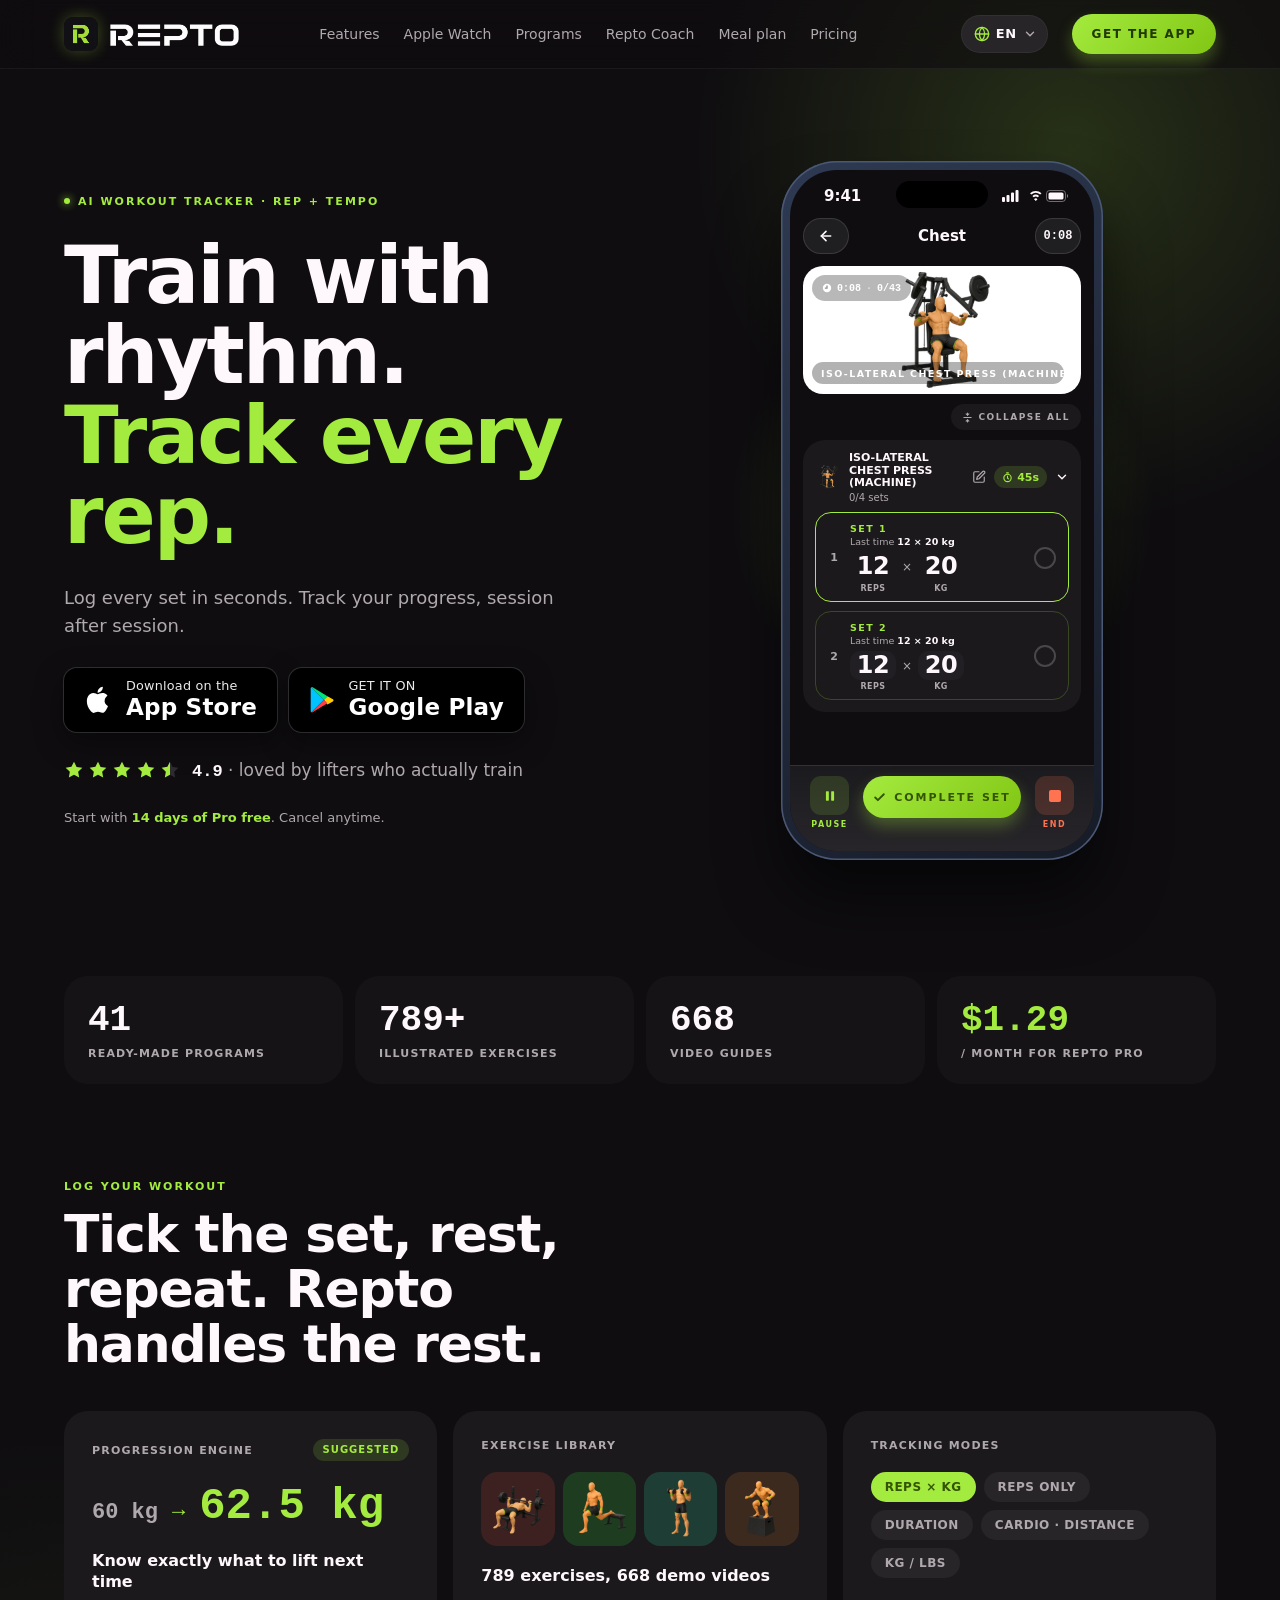
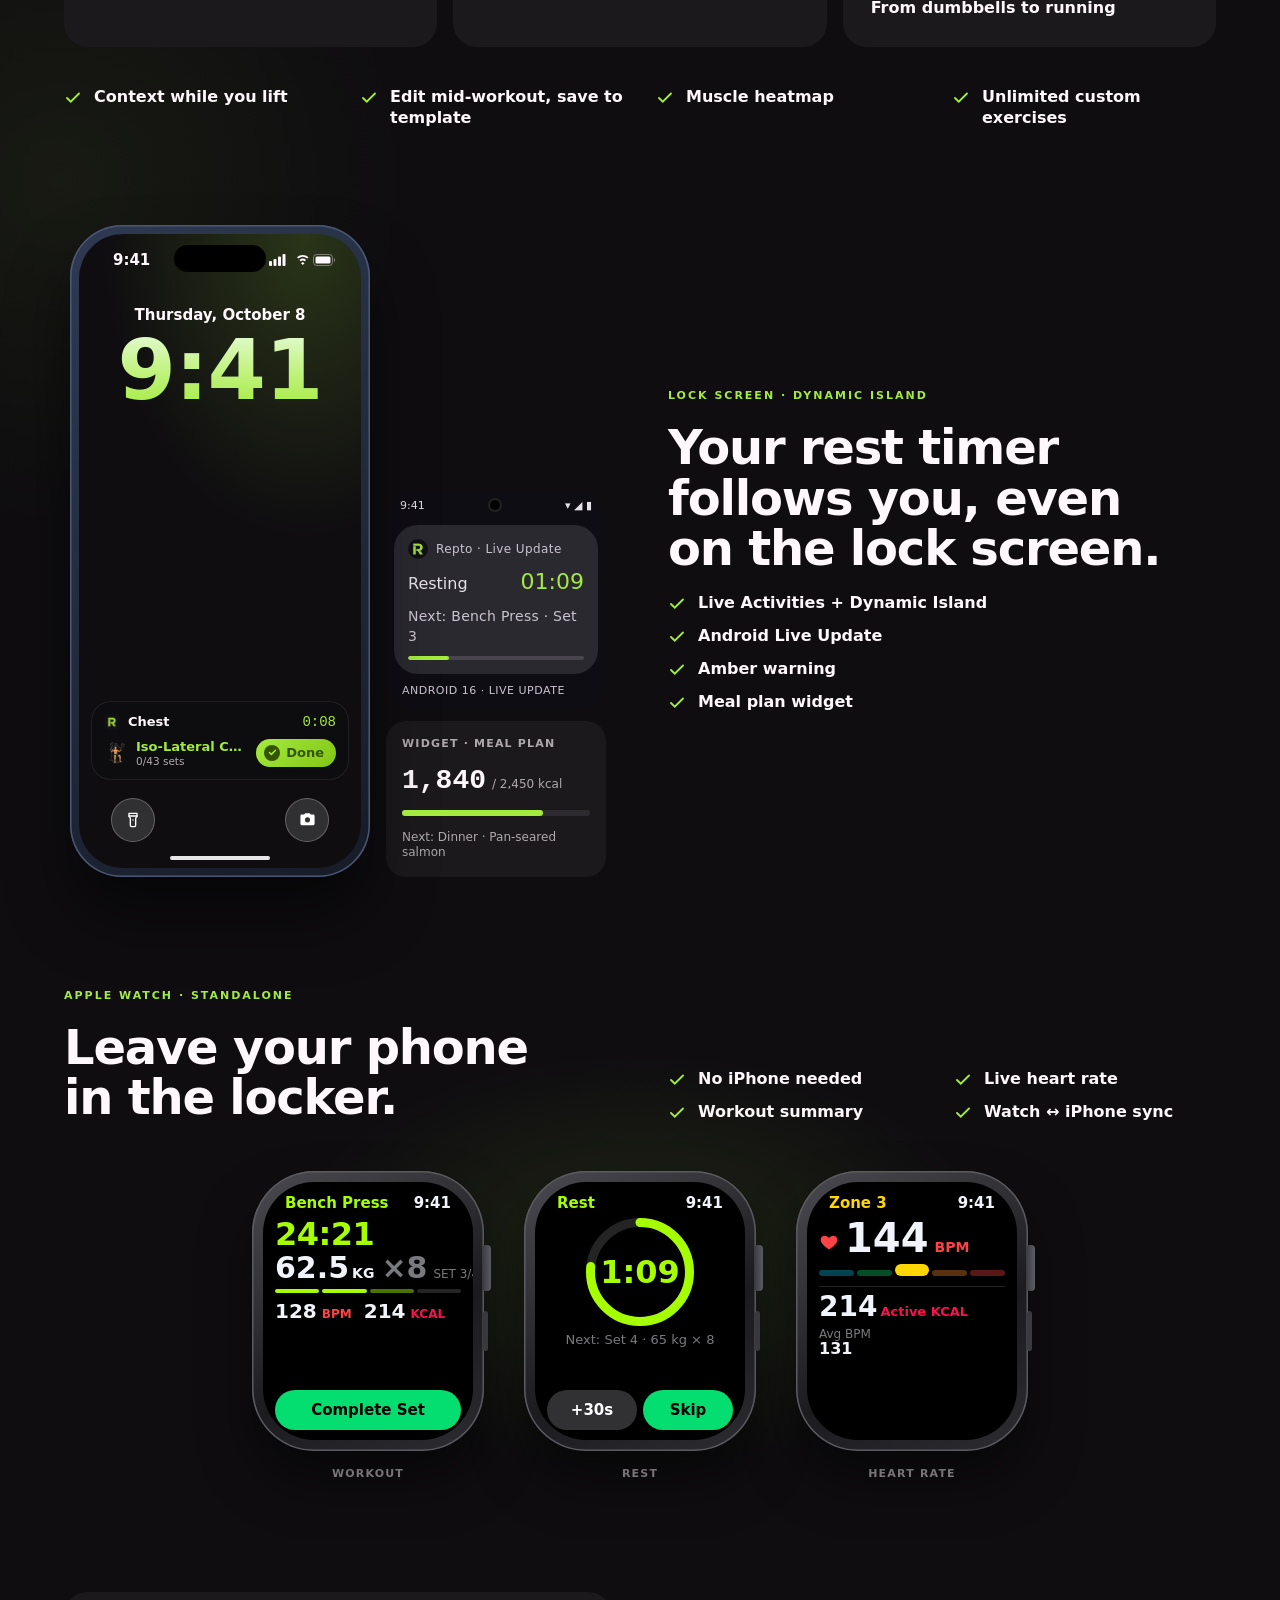
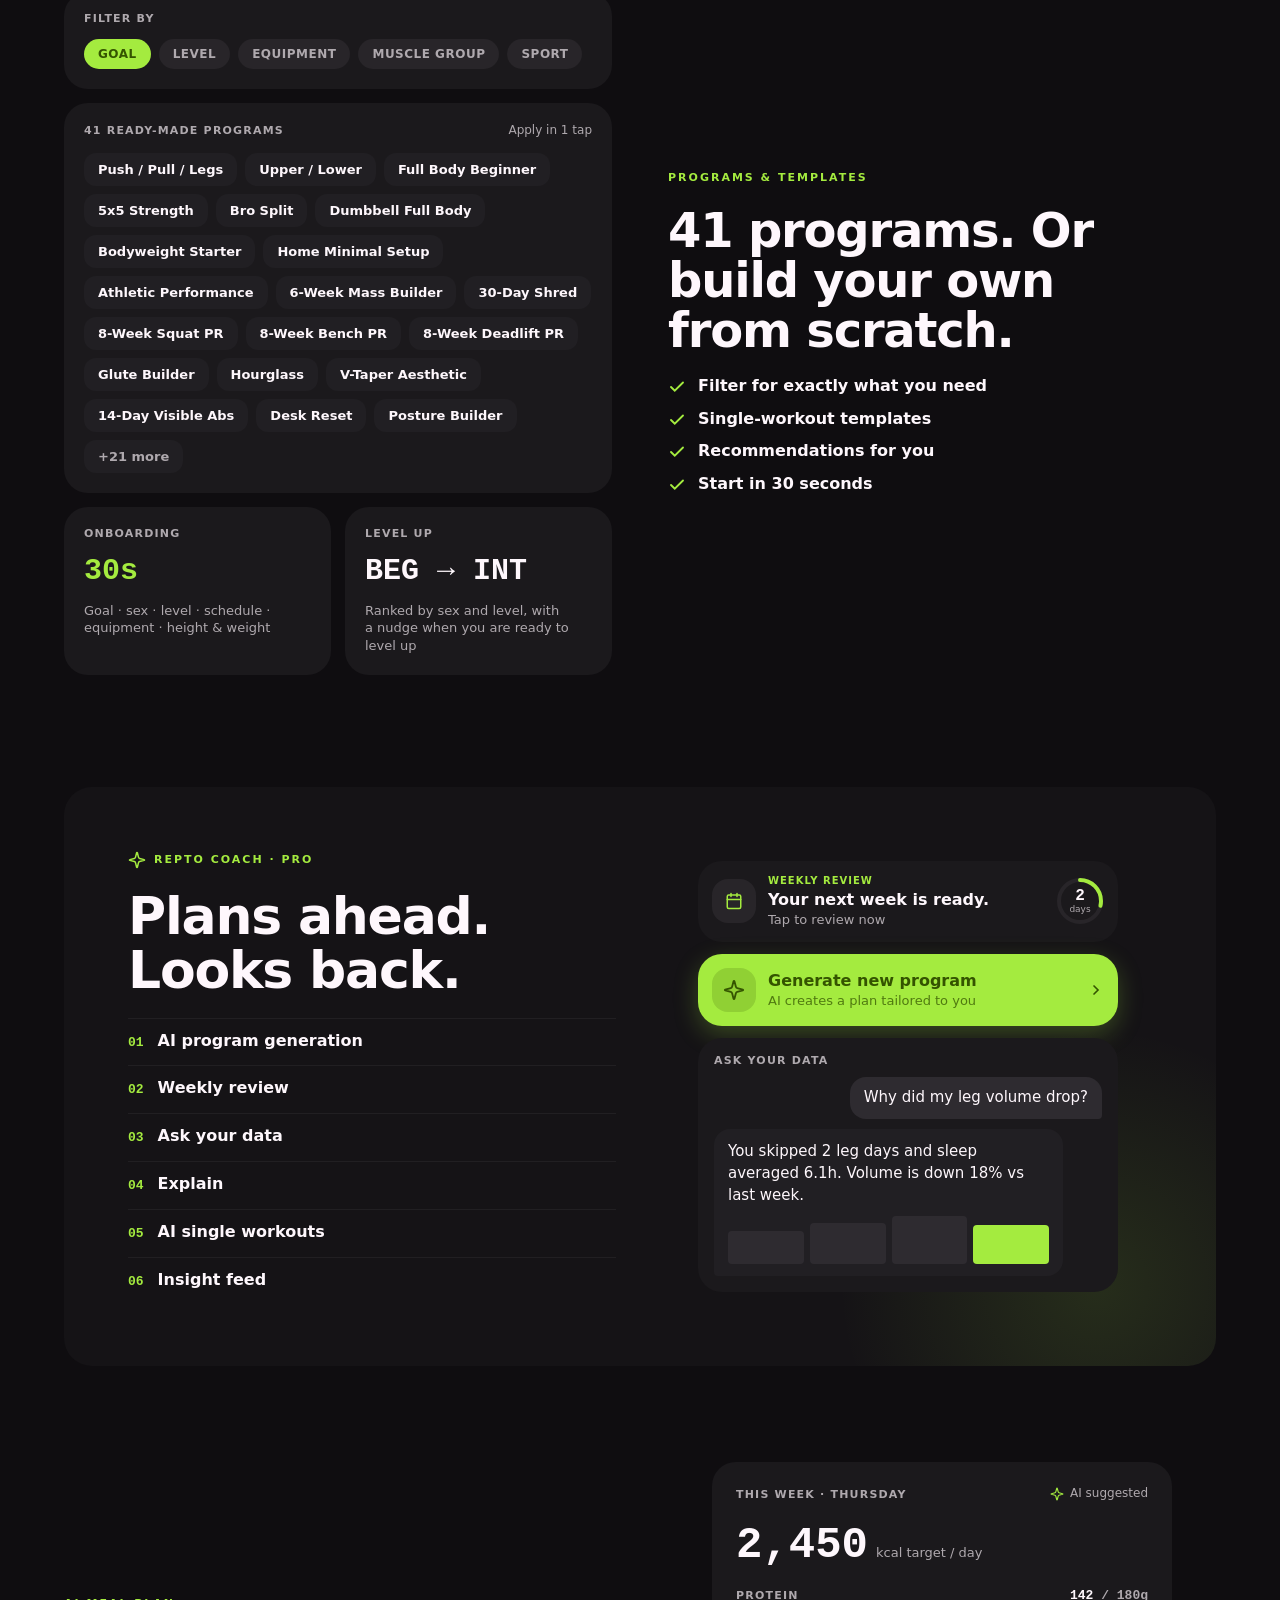
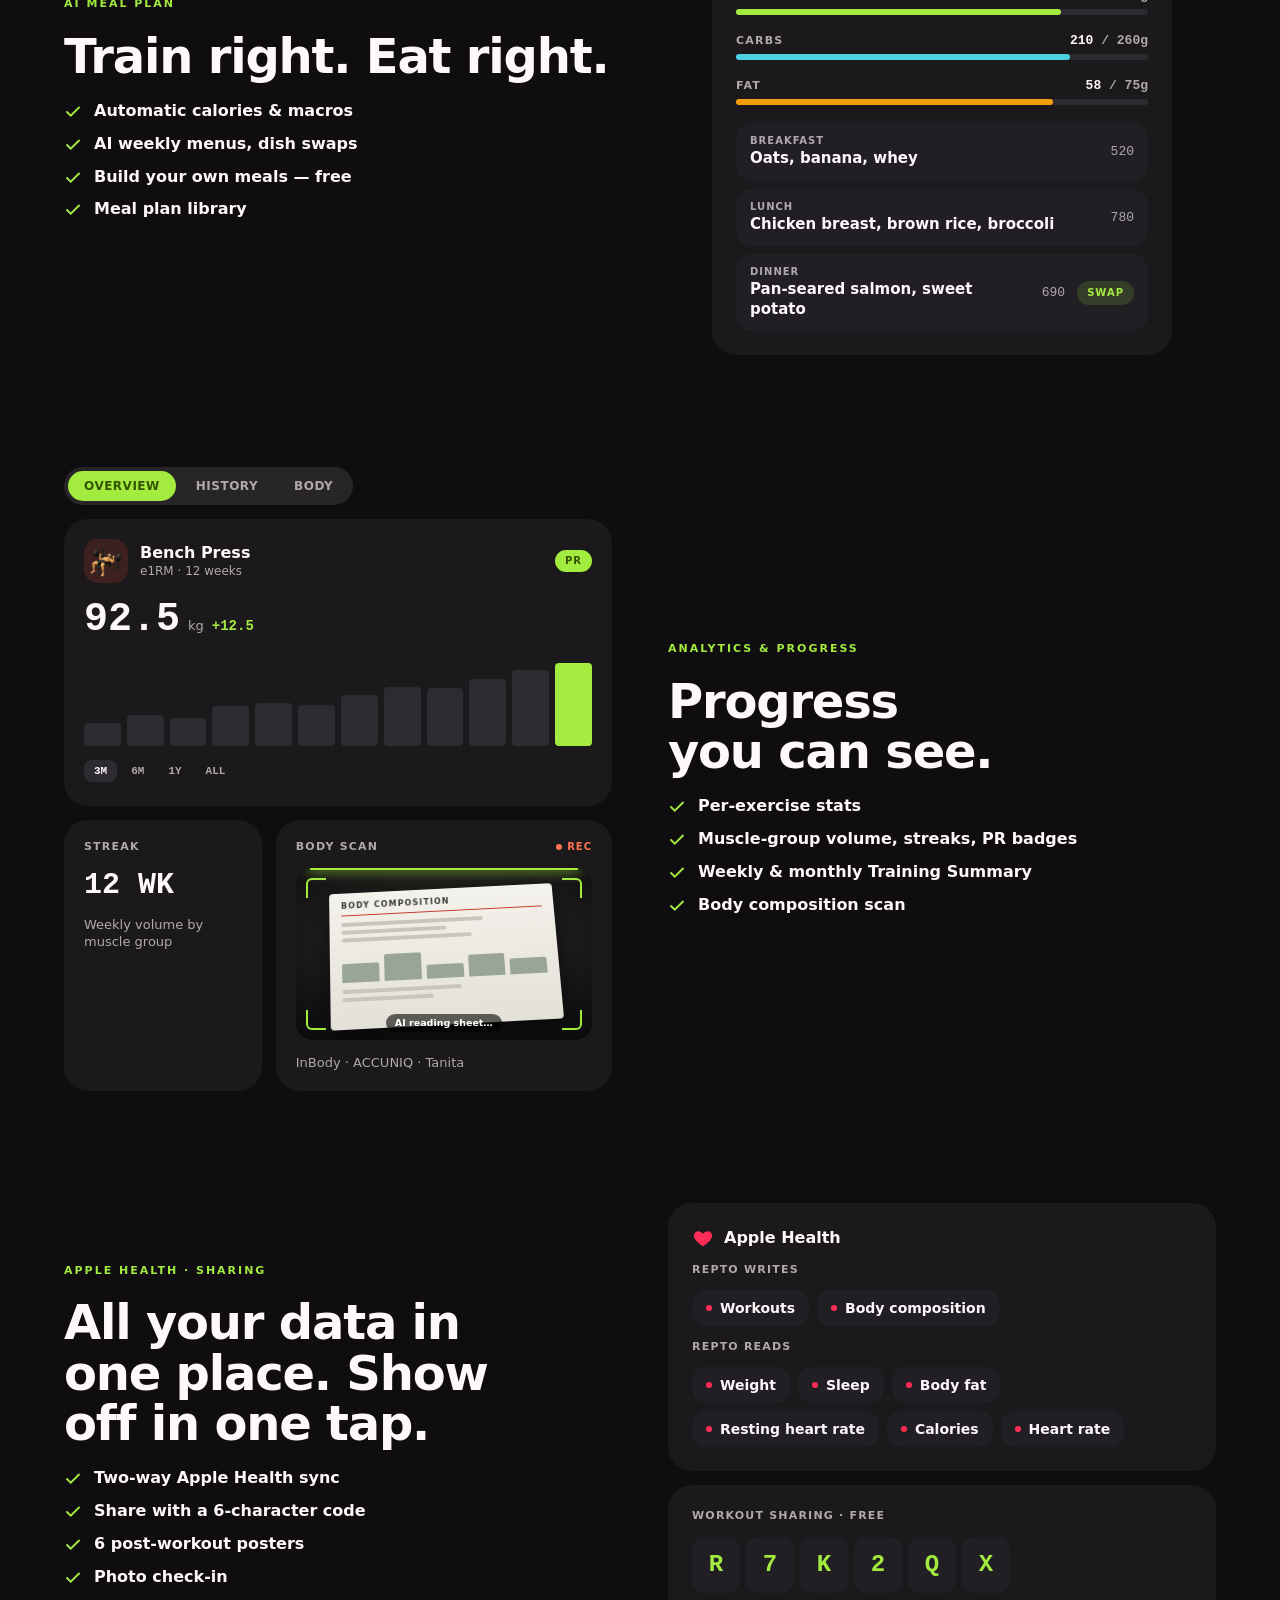
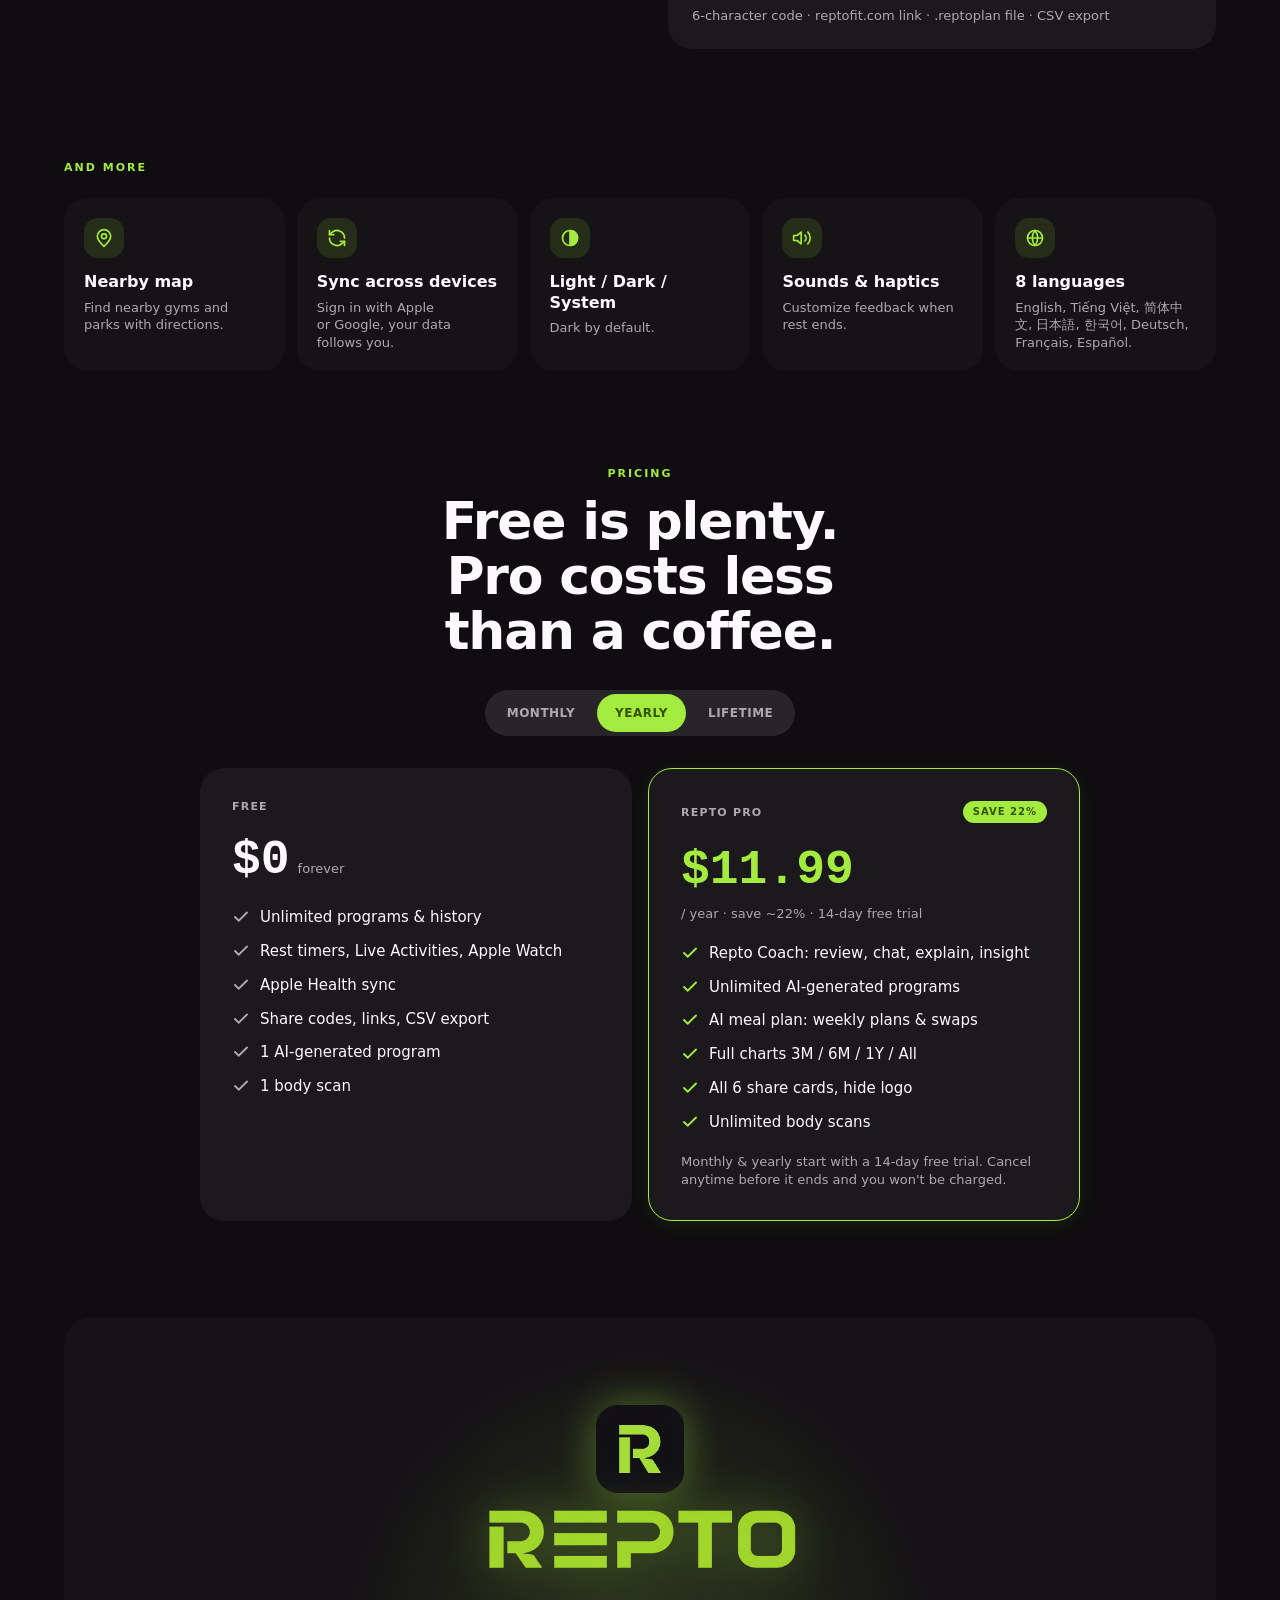
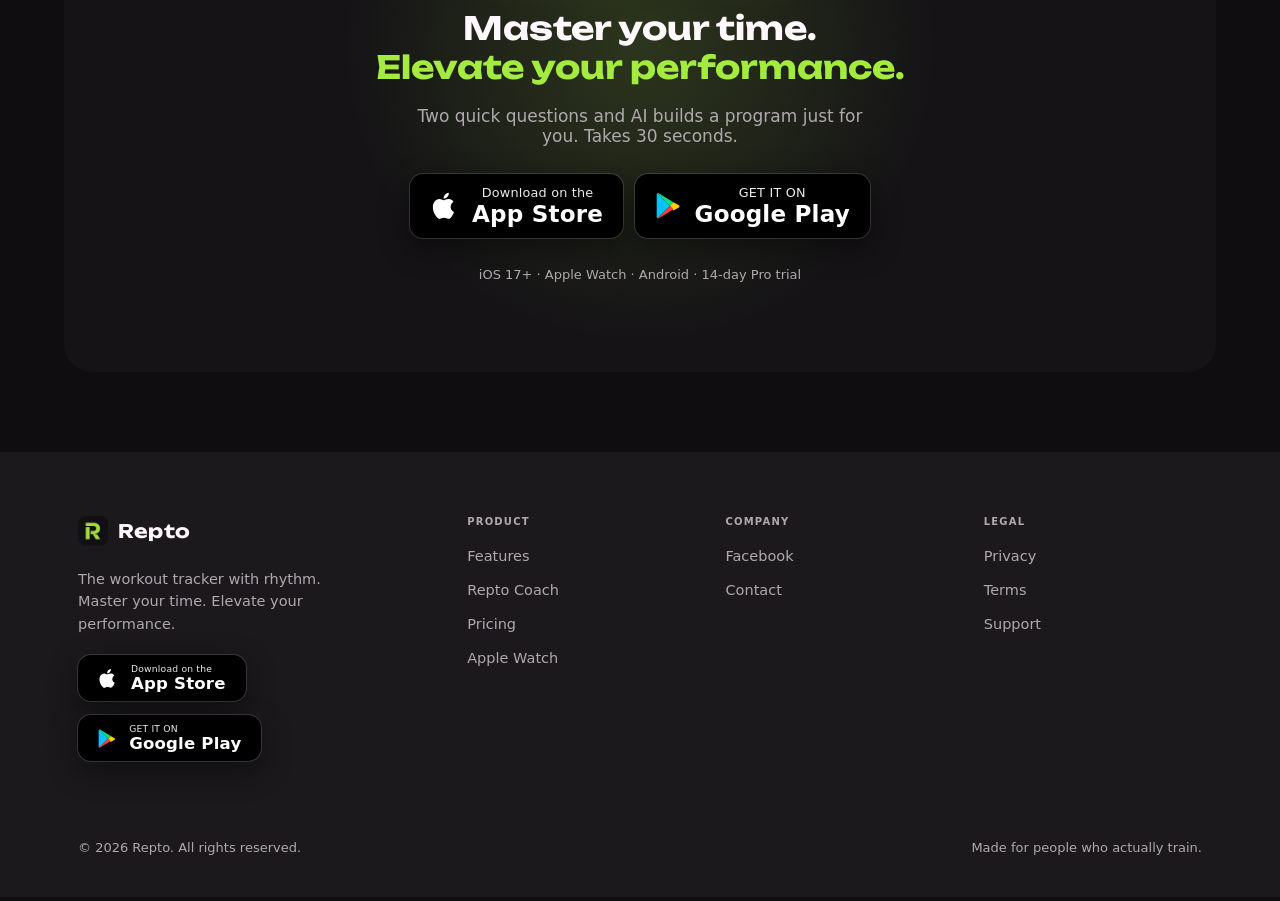
==== commit 69ae09d7: "feat(seo): canonical URLs, 404, llms.txt, AI crawlers, 14-day trial copy - Point canonical, hreflang" ====
--- a/index.html
+++ b/index.html
@@ -3,8 +3,8 @@
 <head>
 <meta charset="UTF-8" />
 <meta name="viewport" content="width=device-width, initial-scale=1.0" />
-<title>Repto — Train with rhythm. Track every rep.</title>
-<meta name="description" content="The workout tracker with a built-in AI coach, real-time timers, and Apple Watch + Apple Health built in. Master your time. Elevate your performance." />
+<title>Repto: AI Workout Tracker &amp; Gym Log for iPhone, Watch &amp; Android</title>
+<meta name="description" content="Free gym log with an AI coach. Log sets fast, rest timers on lock screen and Apple Watch, 789+ exercises, 41 programs, AI meal plans. Pro free for 14 days." />
 <link rel="icon" href="assets/repto-logo.jpeg" />
 <link rel="stylesheet" href="assets/colors_and_type.css" />
 <link rel="stylesheet" href="assets/styles.css" />
@@ -12,20 +12,24 @@
 <link rel="manifest" href="manifest.json" />
 <link rel="canonical" href="https://reptofit.com/" />
 <link rel="alternate" hreflang="en" href="https://reptofit.com/" />
-<link rel="alternate" hreflang="vi" href="https://reptofit.com/vi" />
+<link rel="alternate" hreflang="vi" href="https://reptofit.com/vi/" />
 <link rel="alternate" hreflang="x-default" href="https://reptofit.com/" />
 <meta property="og:type" content="website" />
+<meta property="og:site_name" content="Repto" />
 <meta property="og:url" content="https://reptofit.com/" />
-<meta property="og:title" content="Repto — Train with rhythm. Track every rep." />
-<meta property="og:description" content="The workout tracker with a built-in AI coach, real-time timers, and Apple Watch + Health built in." />
-<meta property="og:image" content="https://reptofit.com/assets/repto-logo.jpeg" />
+<meta property="og:title" content="Repto — AI workout tracker. Train with rhythm, track every rep." />
+<meta property="og:description" content="Log sets in seconds, rest timers on lock screen &amp; Apple Watch, 789+ exercises, 41 programs, AI coach &amp; meal plans. Free, with a 14-day Pro trial." />
+<meta property="og:image" content="https://reptofit.com/assets/og-home-en.png" />
+<meta property="og:image:width" content="1200" />
+<meta property="og:image:height" content="630" />
+<meta property="og:image:alt" content="Repto — Train with rhythm. Track every rep." />
 <meta property="og:locale" content="en_US" />
 <meta property="og:locale:alternate" content="vi_VN" />
 <meta name="apple-itunes-app" content="app-id=6761402067" />
 <meta name="twitter:card" content="summary_large_image" />
-<meta name="twitter:title" content="Repto — Train with rhythm. Track every rep." />
-<meta name="twitter:description" content="The workout tracker with a built-in AI coach, real-time timers, and Apple Watch + Health built in." />
-<meta name="twitter:image" content="https://reptofit.com/assets/repto-logo.jpeg" />
+<meta name="twitter:title" content="Repto — AI workout tracker. Train with rhythm, track every rep." />
+<meta name="twitter:description" content="Log sets in seconds, rest timers on lock screen &amp; Apple Watch, 789+ exercises, 41 programs, AI coach &amp; meal plans. Free, with a 14-day Pro trial." />
+<meta name="twitter:image" content="https://reptofit.com/assets/og-home-en.png" />
 <script type="application/ld+json">
 {
   "@context": "https://schema.org",
@@ -36,7 +40,38 @@
       "name": "Repto",
       "url": "https://reptofit.com/",
       "email": "support@reptofit.com",
-      "sameAs": ["https://www.facebook.com/reptoapp/"]
+      "sameAs": [
+        "https://www.facebook.com/reptoapp/"
+      ],
+      "logo": "https://reptofit.com/assets/repto-logo.png"
+    },
+    {
+      "@type": "WebSite",
+      "@id": "https://reptofit.com/#website",
+      "url": "https://reptofit.com/",
+      "name": "Repto",
+      "inLanguage": [
+        "en",
+        "vi"
+      ],
+      "publisher": {
+        "@id": "https://reptofit.com/#org"
+      }
+    },
+    {
+      "@type": "WebPage",
+      "@id": "https://reptofit.com/#webpage",
+      "url": "https://reptofit.com/",
+      "name": "Repto: AI Workout Tracker & Gym Log for iPhone, Watch & Android",
+      "description": "Free gym log with an AI coach. Log sets fast, rest timers on lock screen and Apple Watch, 789+ exercises, 41 programs, AI meal plans. Pro free for 14 days.",
+      "inLanguage": "en",
+      "isPartOf": {
+        "@id": "https://reptofit.com/#website"
+      },
+      "about": {
+        "@id": "https://reptofit.com/#app-ios"
+      },
+      "primaryImageOfPage": "https://reptofit.com/assets/og-home-en.png"
     },
     {
       "@type": "SoftwareApplication",
@@ -47,19 +82,67 @@
       "url": "https://reptofit.com/",
       "downloadUrl": "https://apps.apple.com/app/repto-workout-tracker/id6761402067",
       "description": "The workout tracker with a built-in AI coach, real-time timers, and Apple Watch + Apple Health built in.",
-      "offers": {
-        "@type": "Offer",
-        "price": "0",
-        "priceCurrency": "USD"
+      "offers": [
+        {
+          "@type": "Offer",
+          "name": "Free",
+          "price": "0",
+          "priceCurrency": "USD"
+        },
+        {
+          "@type": "Offer",
+          "name": "Repto Pro — Monthly (14-day free trial)",
+          "price": "1.29",
+          "priceCurrency": "USD"
+        },
+        {
+          "@type": "Offer",
+          "name": "Repto Pro — Yearly (14-day free trial)",
+          "price": "11.99",
+          "priceCurrency": "USD"
+        },
+        {
+          "@type": "Offer",
+          "name": "Repto Pro — Lifetime",
+          "price": "29.99",
+          "priceCurrency": "USD"
+        }
+      ],
+      "publisher": {
+        "@id": "https://reptofit.com/#org"
       },
-      "publisher": { "@id": "https://reptofit.com/#org" },
       "aggregateRating": {
         "@type": "AggregateRating",
         "ratingValue": "4.9",
         "ratingCount": "30",
         "bestRating": "5",
         "worstRating": "1"
-      }
+      },
+      "applicationSubCategory": "Workout tracker",
+      "image": "https://reptofit.com/assets/repto-logo.png",
+      "inLanguage": [
+        "en",
+        "vi",
+        "zh-Hans",
+        "ja",
+        "ko",
+        "de",
+        "fr",
+        "es"
+      ],
+      "featureList": [
+        "Fast set logging with suggested weights (progressive overload)",
+        "789+ illustrated exercises with 668 demo videos",
+        "41 ready-made programs plus custom templates",
+        "Rest timer on Lock Screen, Dynamic Island and Android Live Update",
+        "Standalone Apple Watch app with live heart rate",
+        "AI Coach: program generation, weekly review, ask your data",
+        "AI meal plan with calories and macros",
+        "Body composition scan (InBody, ACCUNIQ, Tanita)",
+        "Two-way Apple Health sync",
+        "Share workouts with a 6-character code, CSV export",
+        "8 languages"
+      ]
     },
     {
       "@type": "SoftwareApplication",
@@ -70,12 +153,60 @@
       "url": "https://reptofit.com/",
       "downloadUrl": "https://play.google.com/store/apps/details?id=app.repto.android&pcampaignid=web_share",
       "description": "The workout tracker with a built-in AI coach, real-time timers, and Apple Watch + Apple Health built in.",
-      "offers": {
-        "@type": "Offer",
-        "price": "0",
-        "priceCurrency": "USD"
+      "offers": [
+        {
+          "@type": "Offer",
+          "name": "Free",
+          "price": "0",
+          "priceCurrency": "USD"
+        },
+        {
+          "@type": "Offer",
+          "name": "Repto Pro — Monthly (14-day free trial)",
+          "price": "1.29",
+          "priceCurrency": "USD"
+        },
+        {
+          "@type": "Offer",
+          "name": "Repto Pro — Yearly (14-day free trial)",
+          "price": "11.99",
+          "priceCurrency": "USD"
+        },
+        {
+          "@type": "Offer",
+          "name": "Repto Pro — Lifetime",
+          "price": "29.99",
+          "priceCurrency": "USD"
+        }
+      ],
+      "publisher": {
+        "@id": "https://reptofit.com/#org"
       },
-      "publisher": { "@id": "https://reptofit.com/#org" }
+      "applicationSubCategory": "Workout tracker",
+      "image": "https://reptofit.com/assets/repto-logo.png",
+      "inLanguage": [
+        "en",
+        "vi",
+        "zh-Hans",
+        "ja",
+        "ko",
+        "de",
+        "fr",
+        "es"
+      ],
+      "featureList": [
+        "Fast set logging with suggested weights (progressive overload)",
+        "789+ illustrated exercises with 668 demo videos",
+        "41 ready-made programs plus custom templates",
+        "Rest timer on Lock Screen, Dynamic Island and Android Live Update",
+        "Standalone Apple Watch app with live heart rate",
+        "AI Coach: program generation, weekly review, ask your data",
+        "AI meal plan with calories and macros",
+        "Body composition scan (InBody, ACCUNIQ, Tanita)",
+        "Two-way Apple Health sync",
+        "Share workouts with a 6-character code, CSV export",
+        "8 languages"
+      ]
     }
   ]
 }
@@ -114,7 +245,7 @@
       <a href="#pricing">Pricing</a>
     </nav>
     <span class="nav__spacer"></span>
-    <div class="nav__lang" data-lang-switch><noscript><a href="/vi">Tiếng Việt</a></noscript></div>
+    <div class="nav__lang" data-lang-switch><noscript><a href="/vi/">Tiếng Việt</a></noscript></div>
     <a href="#download" class="nav__cta">GET THE APP</a>
     <button class="nav__burger" type="button" aria-label="Menu" aria-expanded="false" data-burger>
       <svg class="ic-open" width="20" height="20" viewBox="0 0 24 24" fill="none" stroke="currentColor" stroke-width="2.2" stroke-linecap="round"><path d="M4 7h16"/><path d="M4 12h16"/><path d="M4 17h10"/></svg>
@@ -150,6 +281,7 @@
       </a>
     </div>
     <div class="hero__rating"><span class="stars" data-stars="4.9"></span><span><b>4.9</b> · loved by lifters who actually train</span></div>
+    <span class="t-cap">Start with <b class="lime">14 days of Pro free</b>. Cancel anytime.</span>
   </div>
 
   <div class="hero__device" aria-hidden="true">
@@ -569,7 +701,7 @@
   </div>
   <div class="seg" role="tablist" data-periods>
     <button type="button" data-period="month" data-price="$1.29" data-unit="/ month · 14-day free trial" data-badge="14-DAY TRIAL">MONTHLY</button>
-    <button type="button" class="on" data-period="year" data-price="$11.99" data-unit="/ year · save ~22%" data-badge="SAVE 22%">YEARLY</button>
+    <button type="button" class="on" data-period="year" data-price="$11.99" data-unit="/ year · save ~22% · 14-day free trial" data-badge="SAVE 22%">YEARLY</button>
     <button type="button" data-period="life" data-price="$29.99" data-unit="pay once, yours for life" data-badge="LIFETIME">LIFETIME</button>
   </div>
   <div class="plans">
@@ -587,7 +719,7 @@
     </div>
     <div class="card plan plan--pro">
       <div class="row"><span class="ovl lime">REPTO PRO</span><span class="pill pill--solid" data-pro-badge>SAVE 22%</span></div>
-      <div class="plan__price"><b class="lime" data-pro-price>$11.99</b><span class="t-cap" data-pro-unit>/ year · save ~22%</span></div>
+      <div class="plan__price"><b class="lime" data-pro-price>$11.99</b><span class="t-cap" data-pro-unit>/ year · save ~22% · 14-day free trial</span></div>
       <ul class="plan__list">
         <li><svg width="18" height="18" fill="none" stroke="var(--lime)" stroke-width="2.5" stroke-linecap="round"><use href="#i-check"/></svg>Repto Coach: review, chat, explain, insight</li>
         <li><svg width="18" height="18" fill="none" stroke="var(--lime)" stroke-width="2.5" stroke-linecap="round"><use href="#i-check"/></svg>Unlimited AI-generated programs</li>
@@ -596,6 +728,7 @@
         <li><svg width="18" height="18" fill="none" stroke="var(--lime)" stroke-width="2.5" stroke-linecap="round"><use href="#i-check"/></svg>All 6 share cards, hide logo</li>
         <li><svg width="18" height="18" fill="none" stroke="var(--lime)" stroke-width="2.5" stroke-linecap="round"><use href="#i-check"/></svg>Unlimited body scans</li>
       </ul>
+      <span class="t-cap">Monthly &amp; yearly start with a 14-day free trial. Cancel anytime before it ends and you won't be charged.</span>
     </div>
   </div>
 </section>
@@ -658,9 +791,6 @@
       <div class="footer__col">
         <div class="footer__col-title">Company</div>
         <ul class="footer__links">
-          <li><a href="#download">About</a></li>
-          <li><a href="#download">Blog</a></li>
-          <li><a href="#download">Careers</a></li>
           <li><a href="https://www.facebook.com/reptoapp/" target="_blank" rel="noopener">Facebook</a></li>
           <li><a href="mailto:support@reptofit.com">Contact</a></li>
         </ul>
@@ -668,9 +798,9 @@
       <div class="footer__col">
         <div class="footer__col-title">Legal</div>
         <ul class="footer__links">
-          <li><a href="privacy.html">Privacy</a></li>
-          <li><a href="terms.html">Terms</a></li>
-          <li><a href="support.html">Support</a></li>
+          <li><a href="/privacy">Privacy</a></li>
+          <li><a href="/terms">Terms</a></li>
+          <li><a href="/support">Support</a></li>
         </ul>
       </div>
     </div>
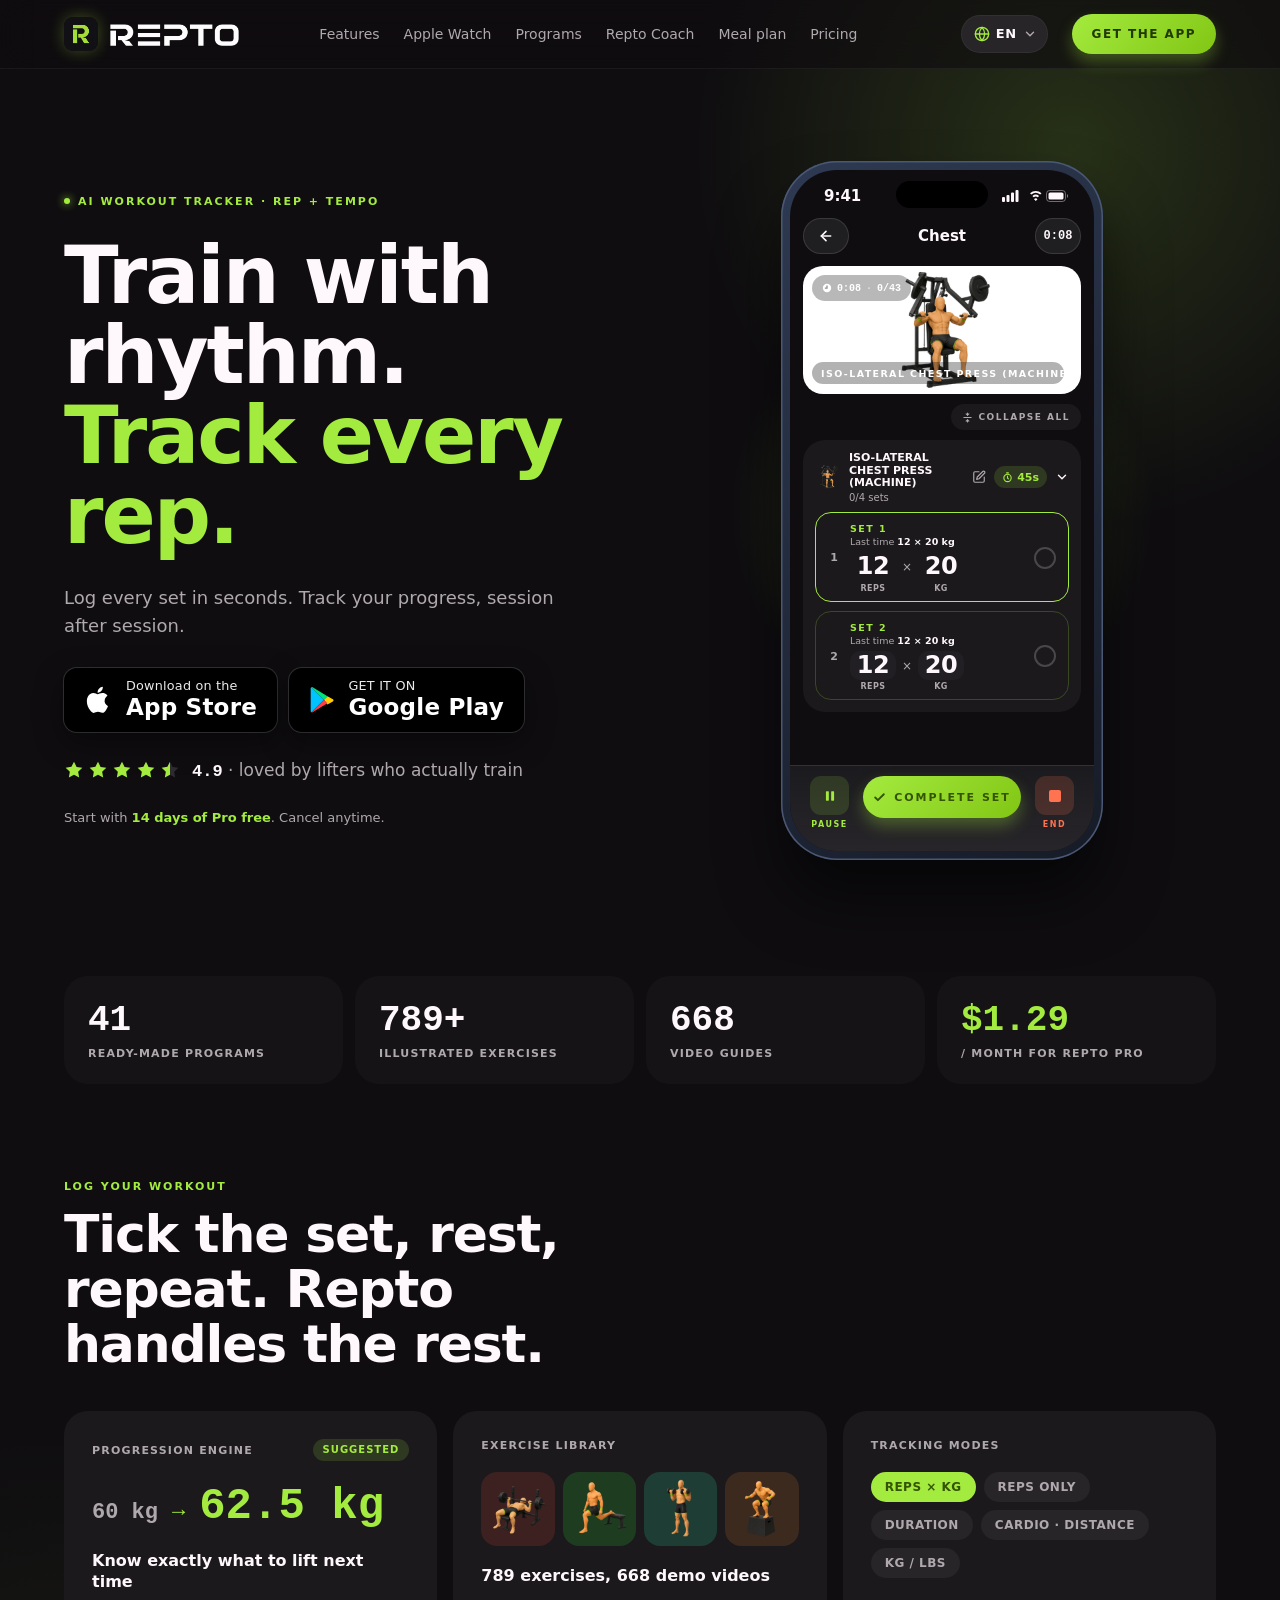
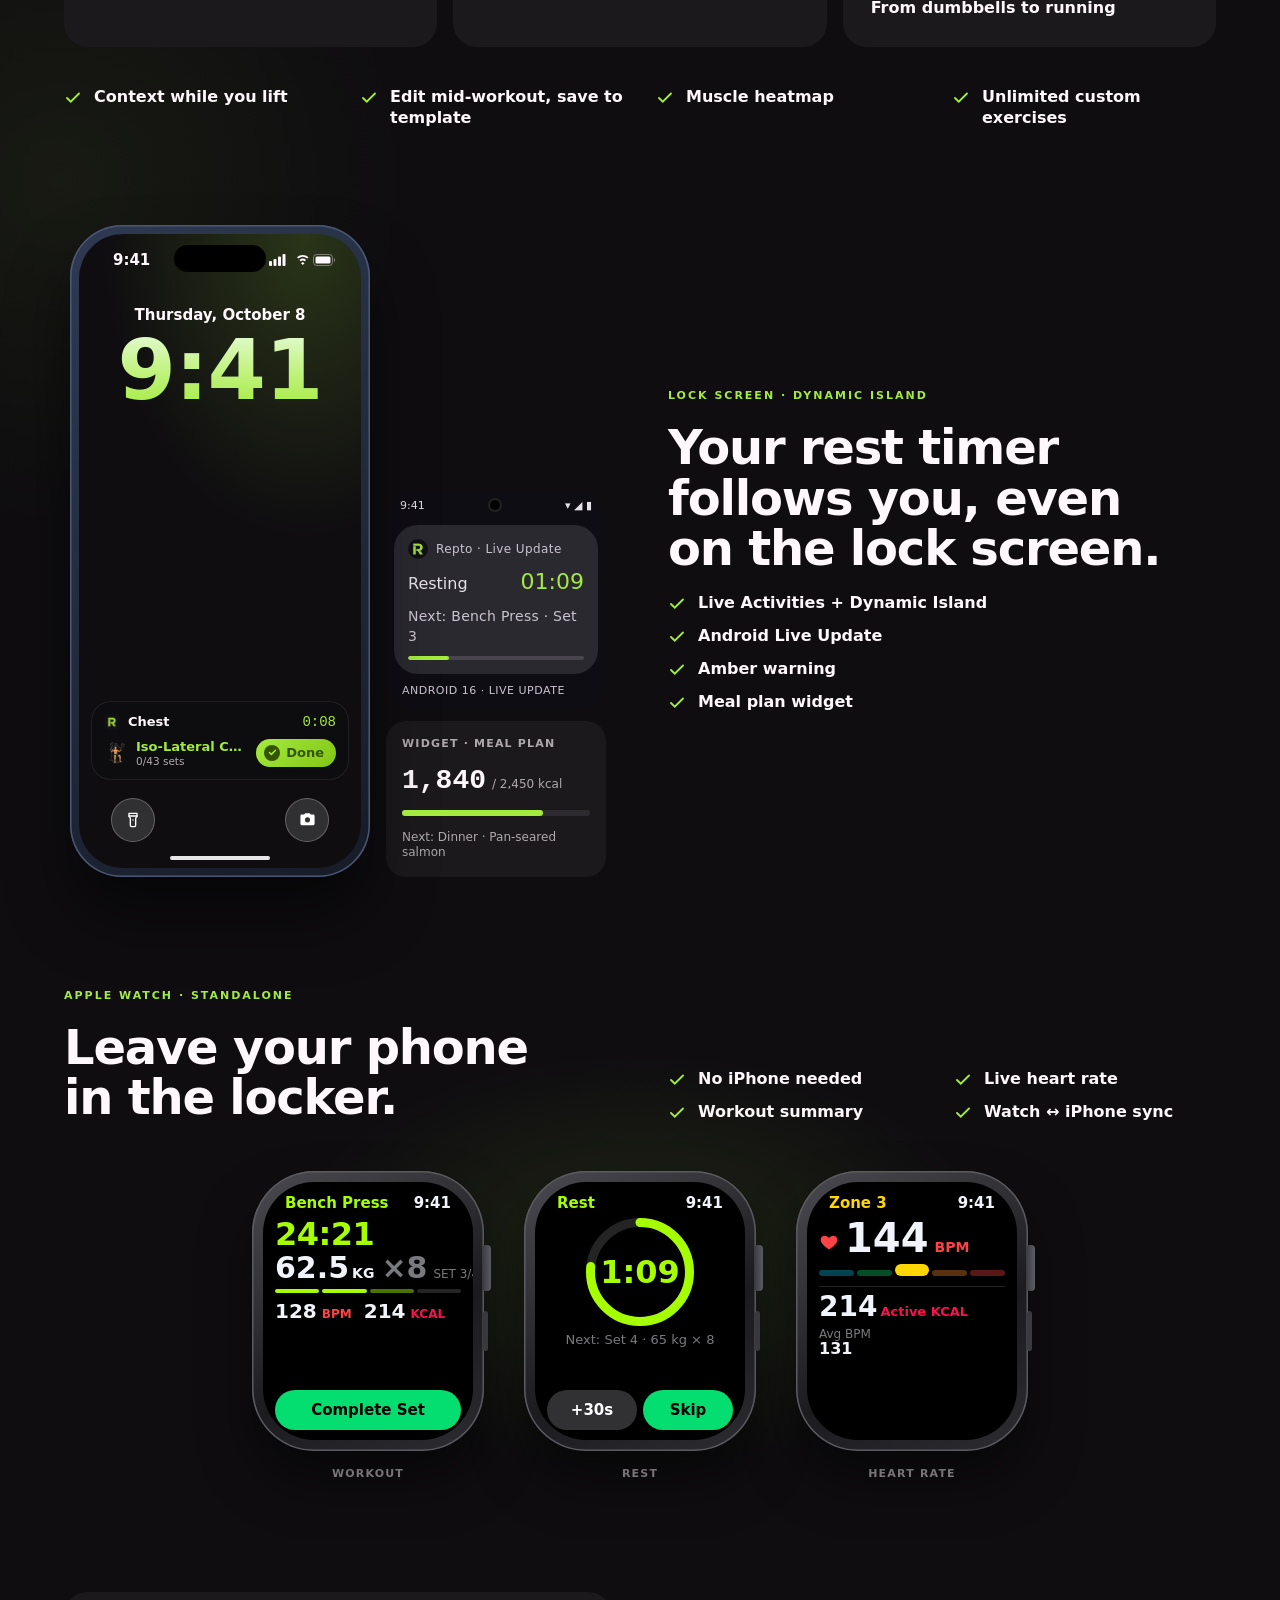
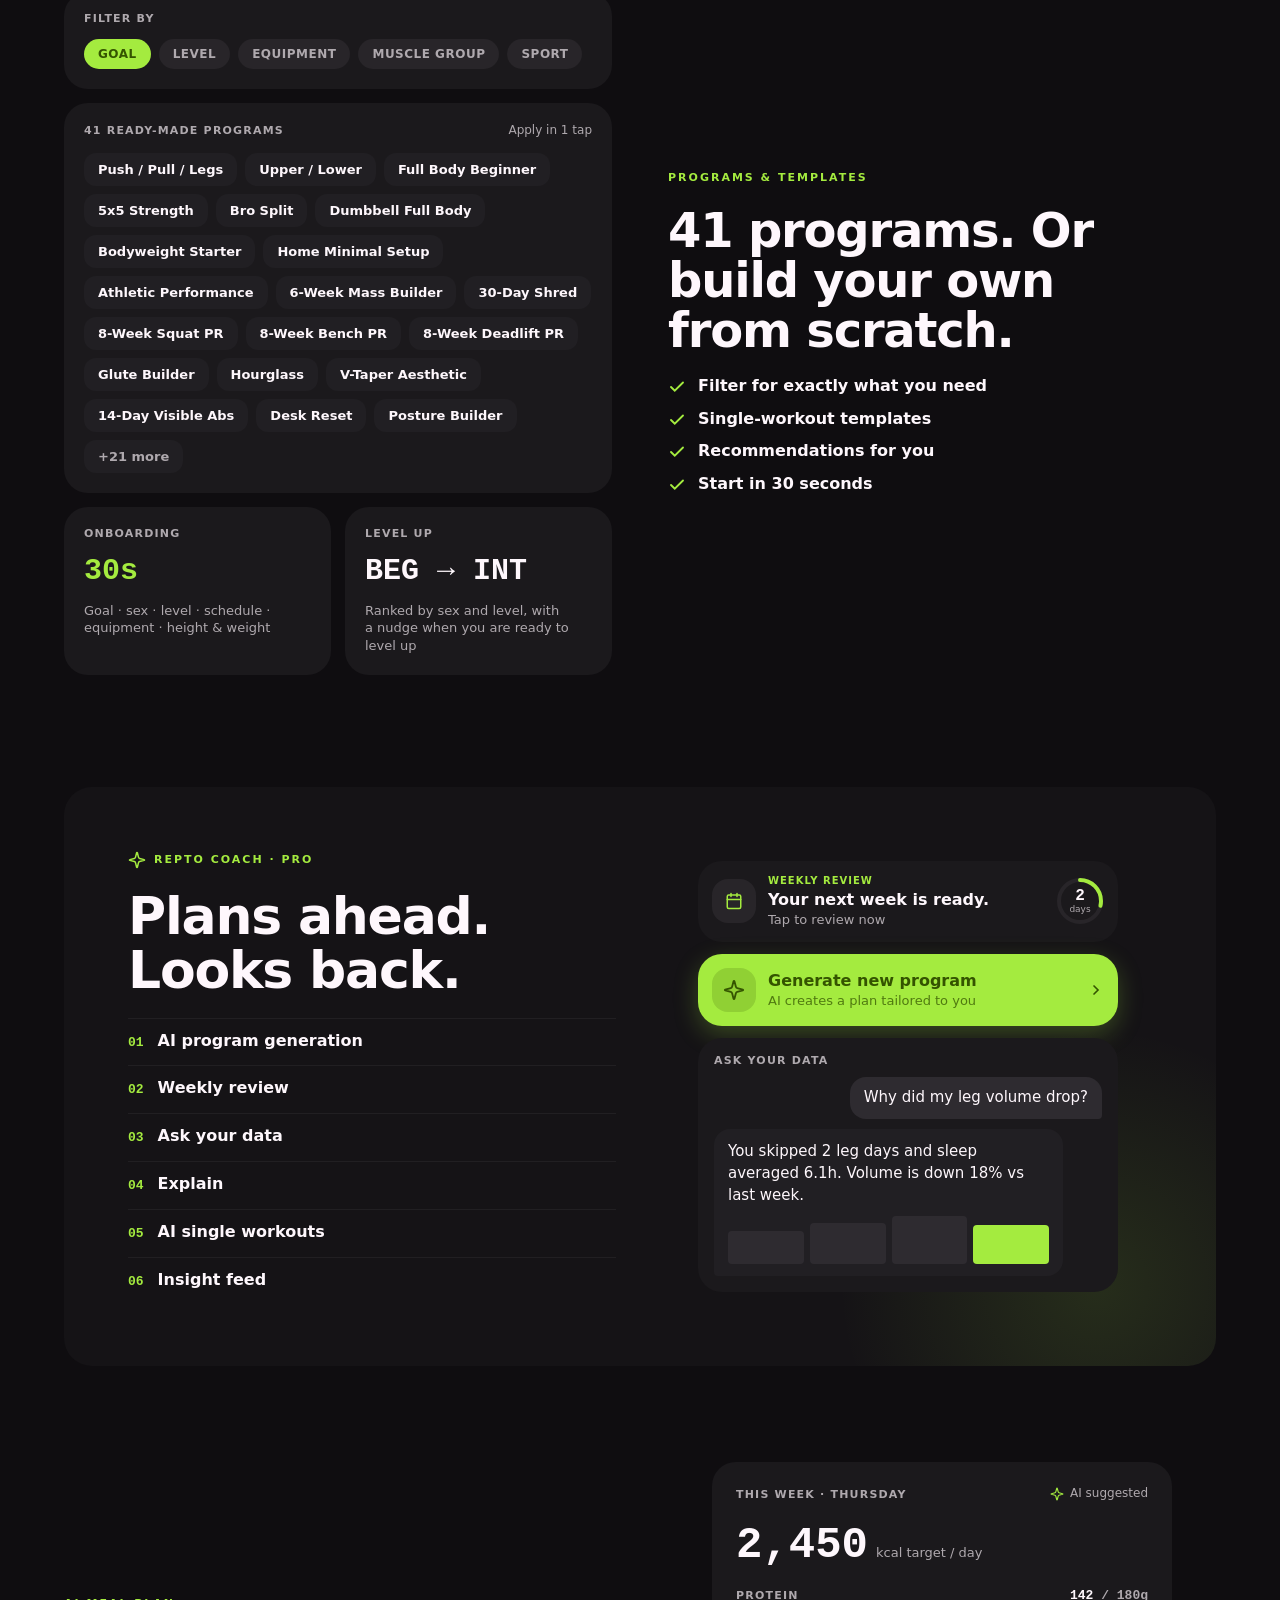
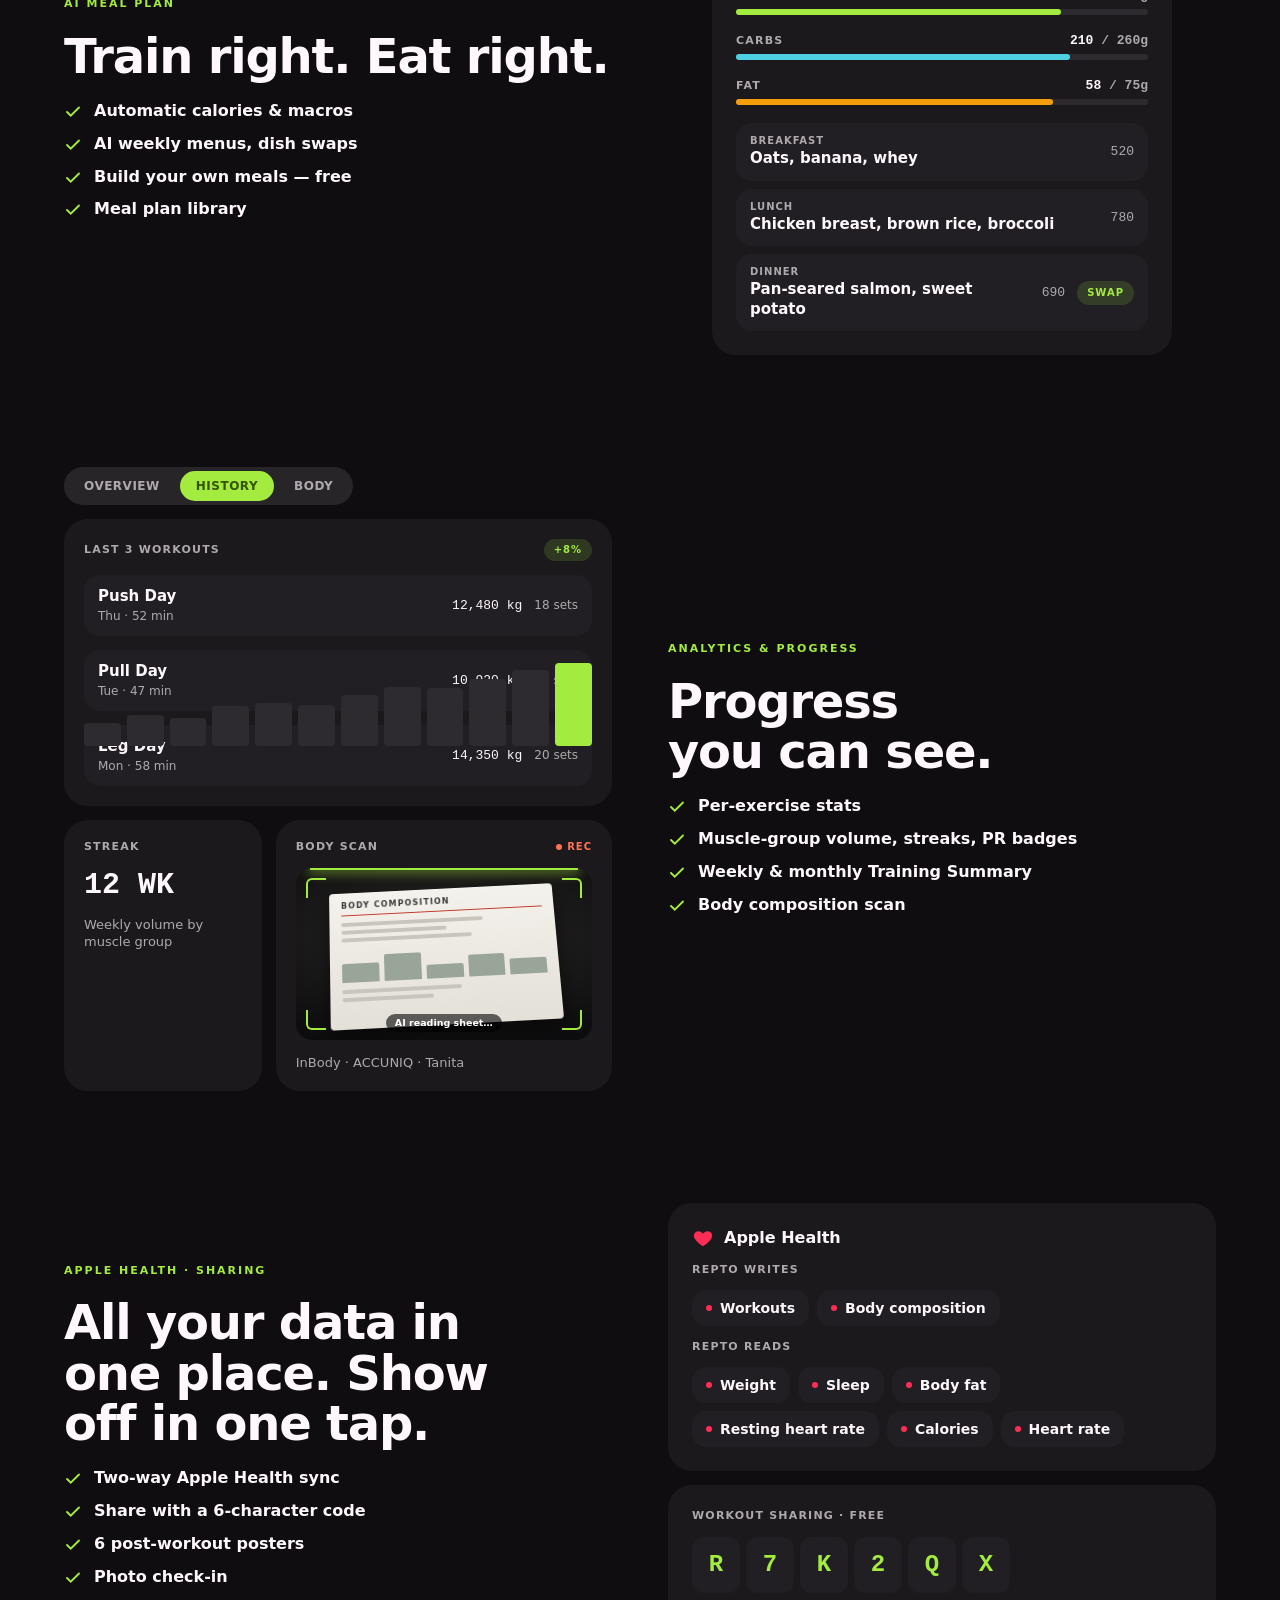
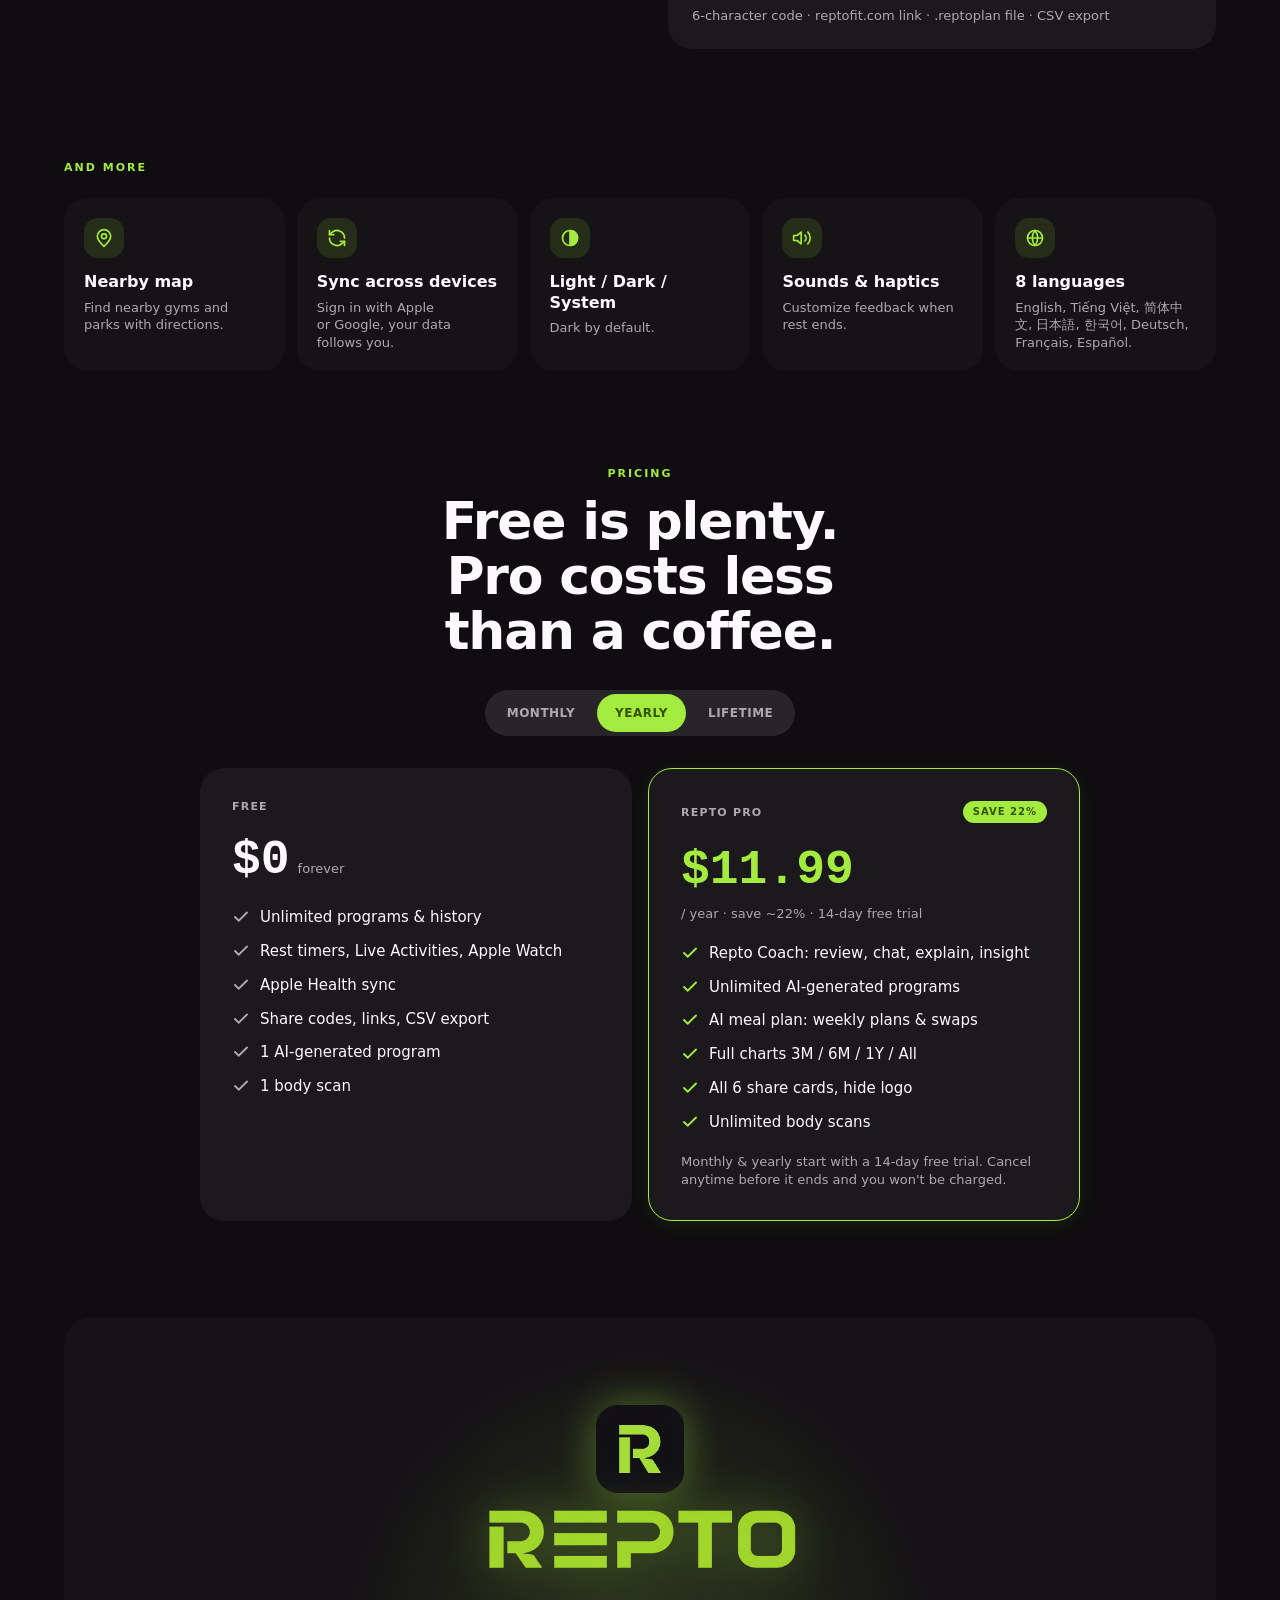
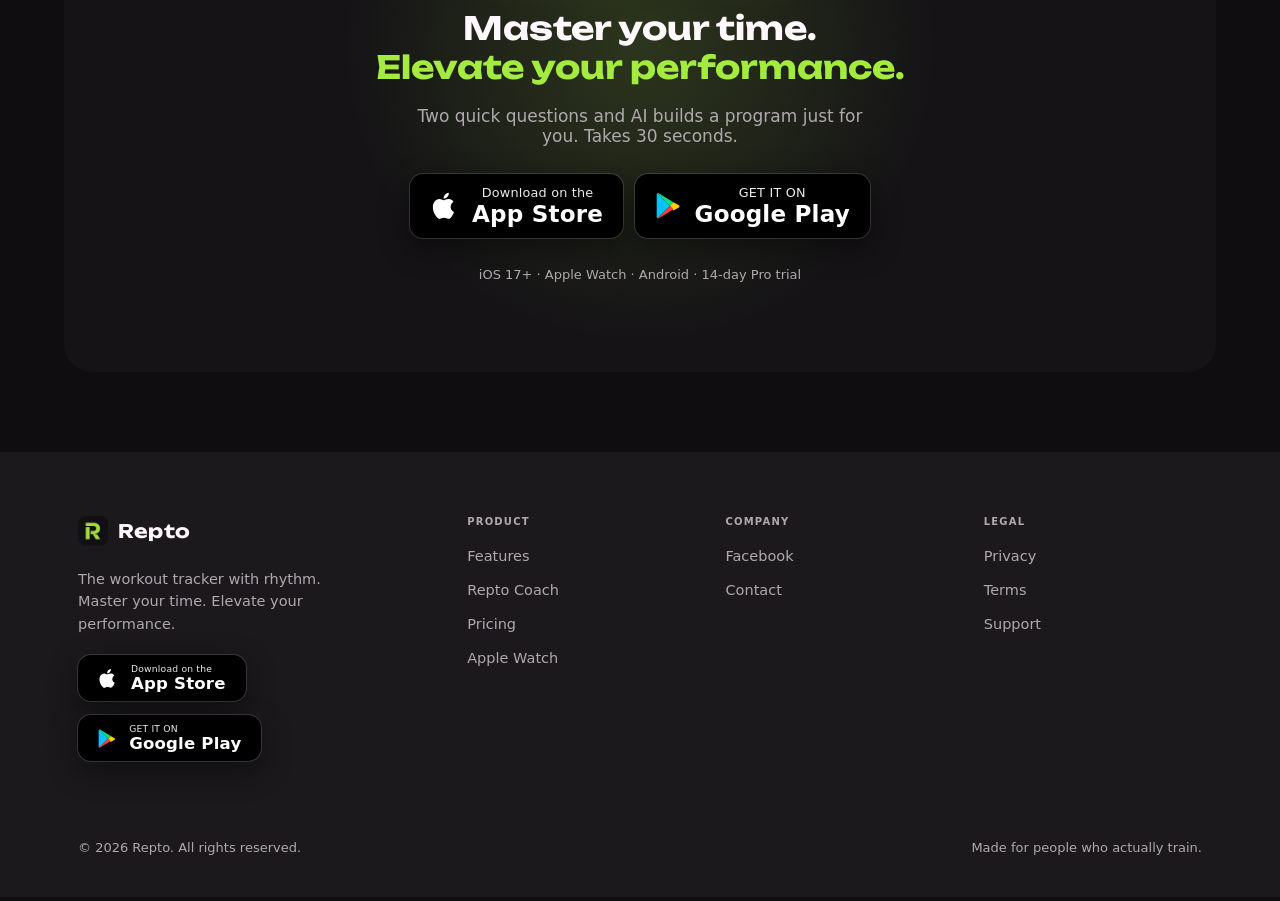
==== commit 3e2208e4: "feat: tag store buttons from the campaign-link cookie; stop opening the app for /go links" ====
--- a/index.html
+++ b/index.html
@@ -813,5 +813,6 @@
 
 <script src="assets/app.js" defer></script>
 <script src="assets/lang.js" defer></script>
+<script src="assets/attribution.js" defer></script>
 </body>
 </html>
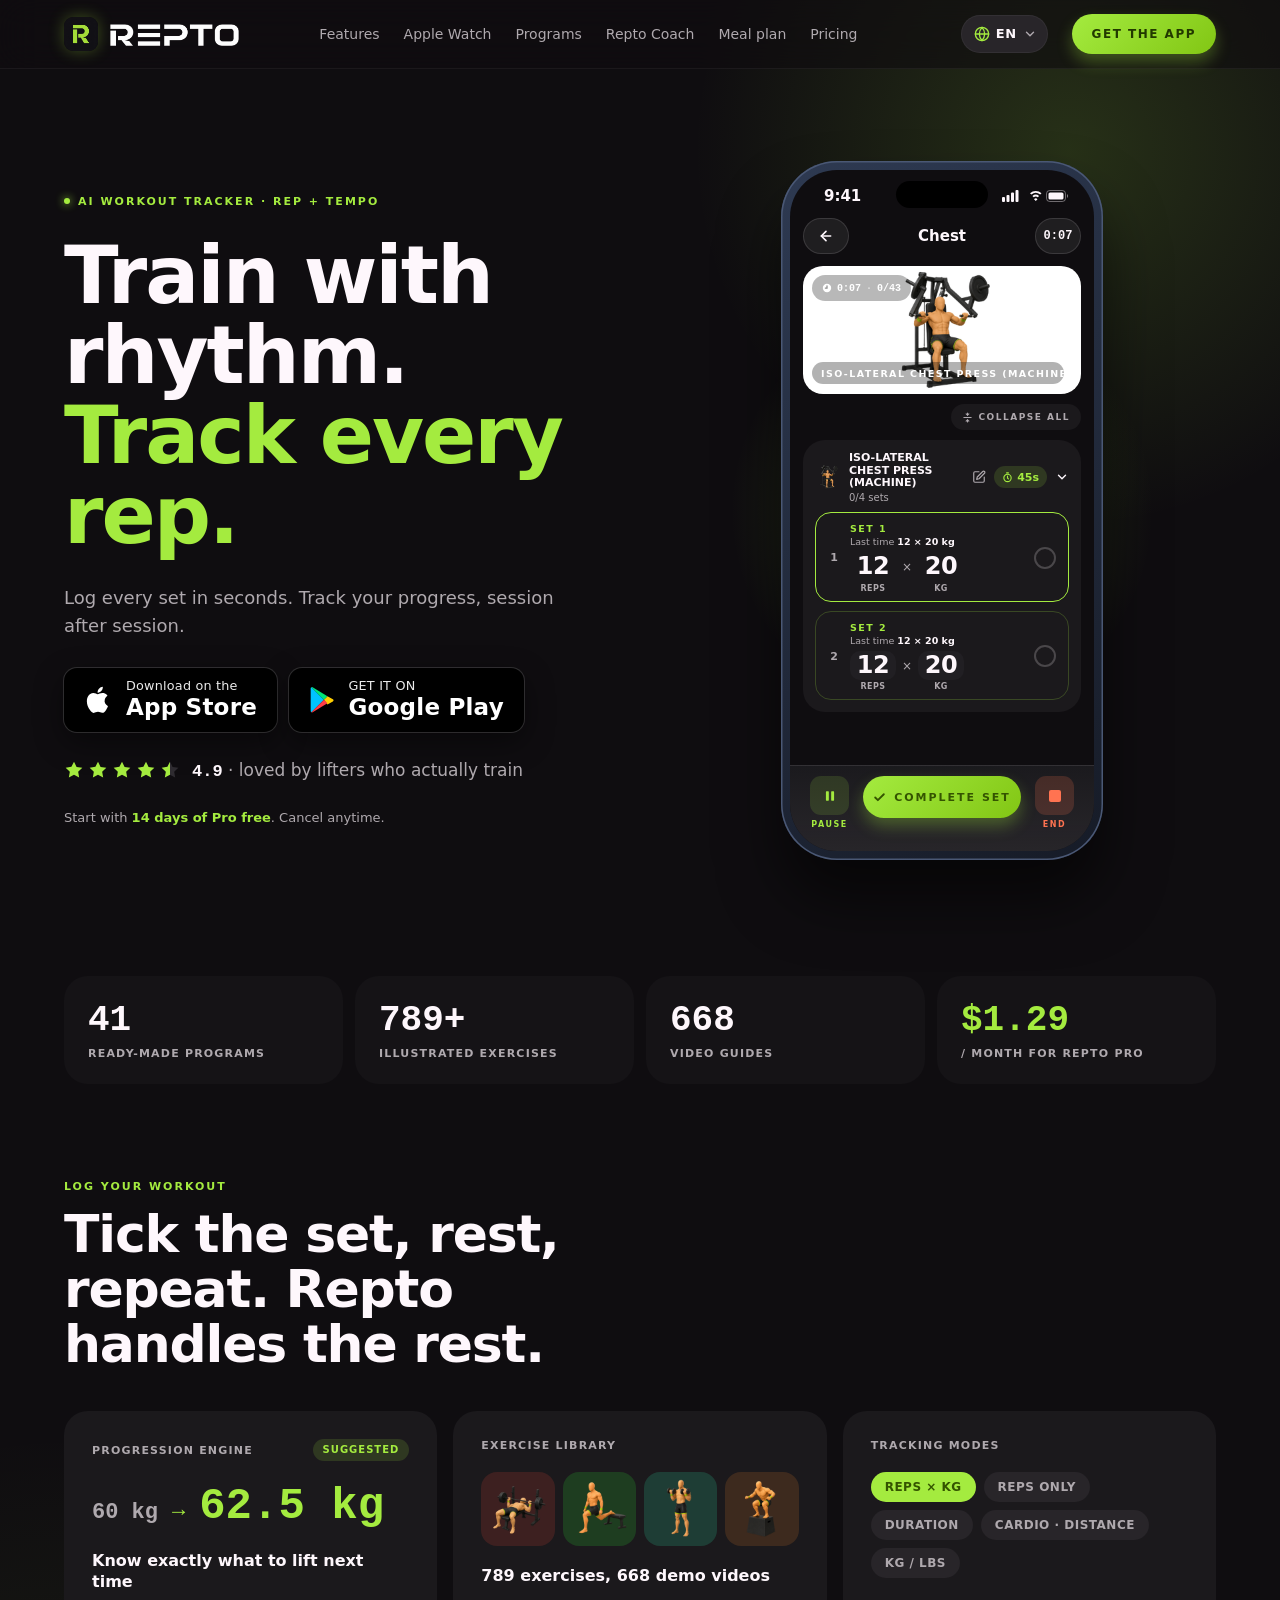
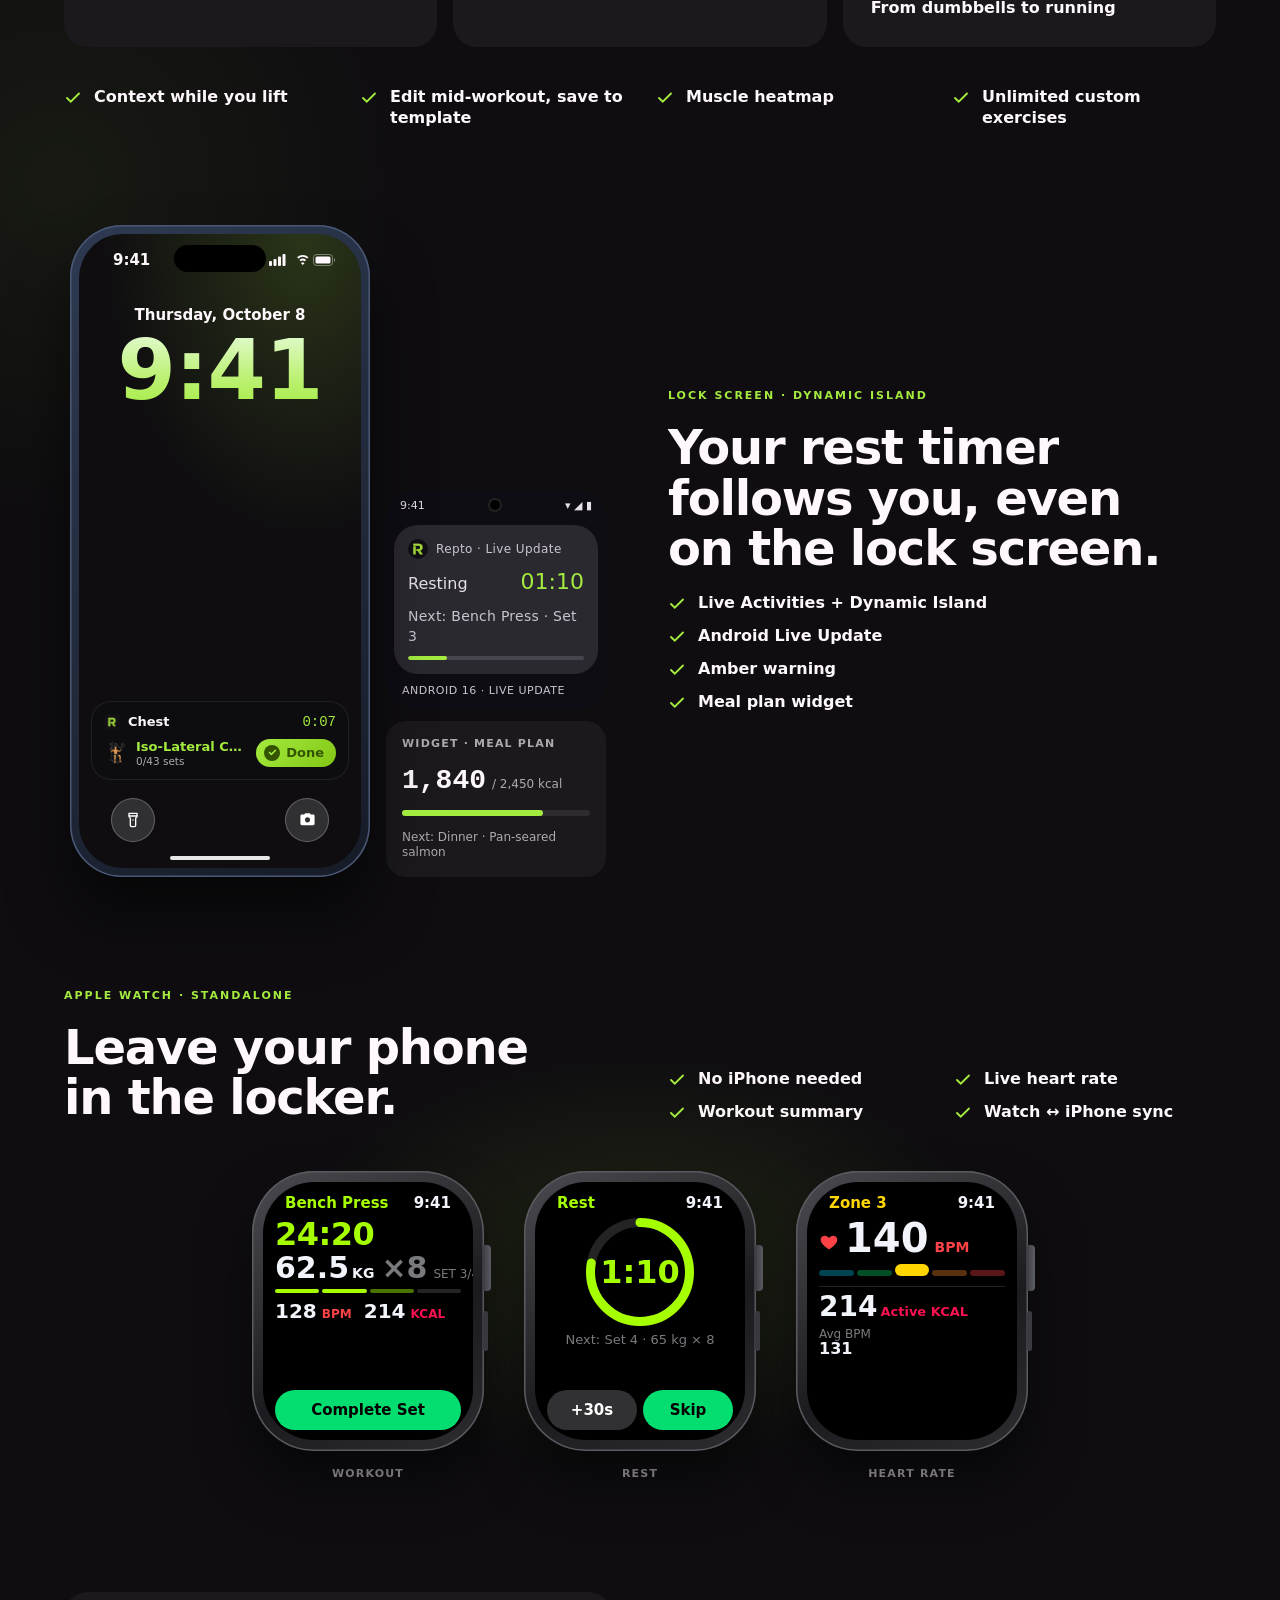
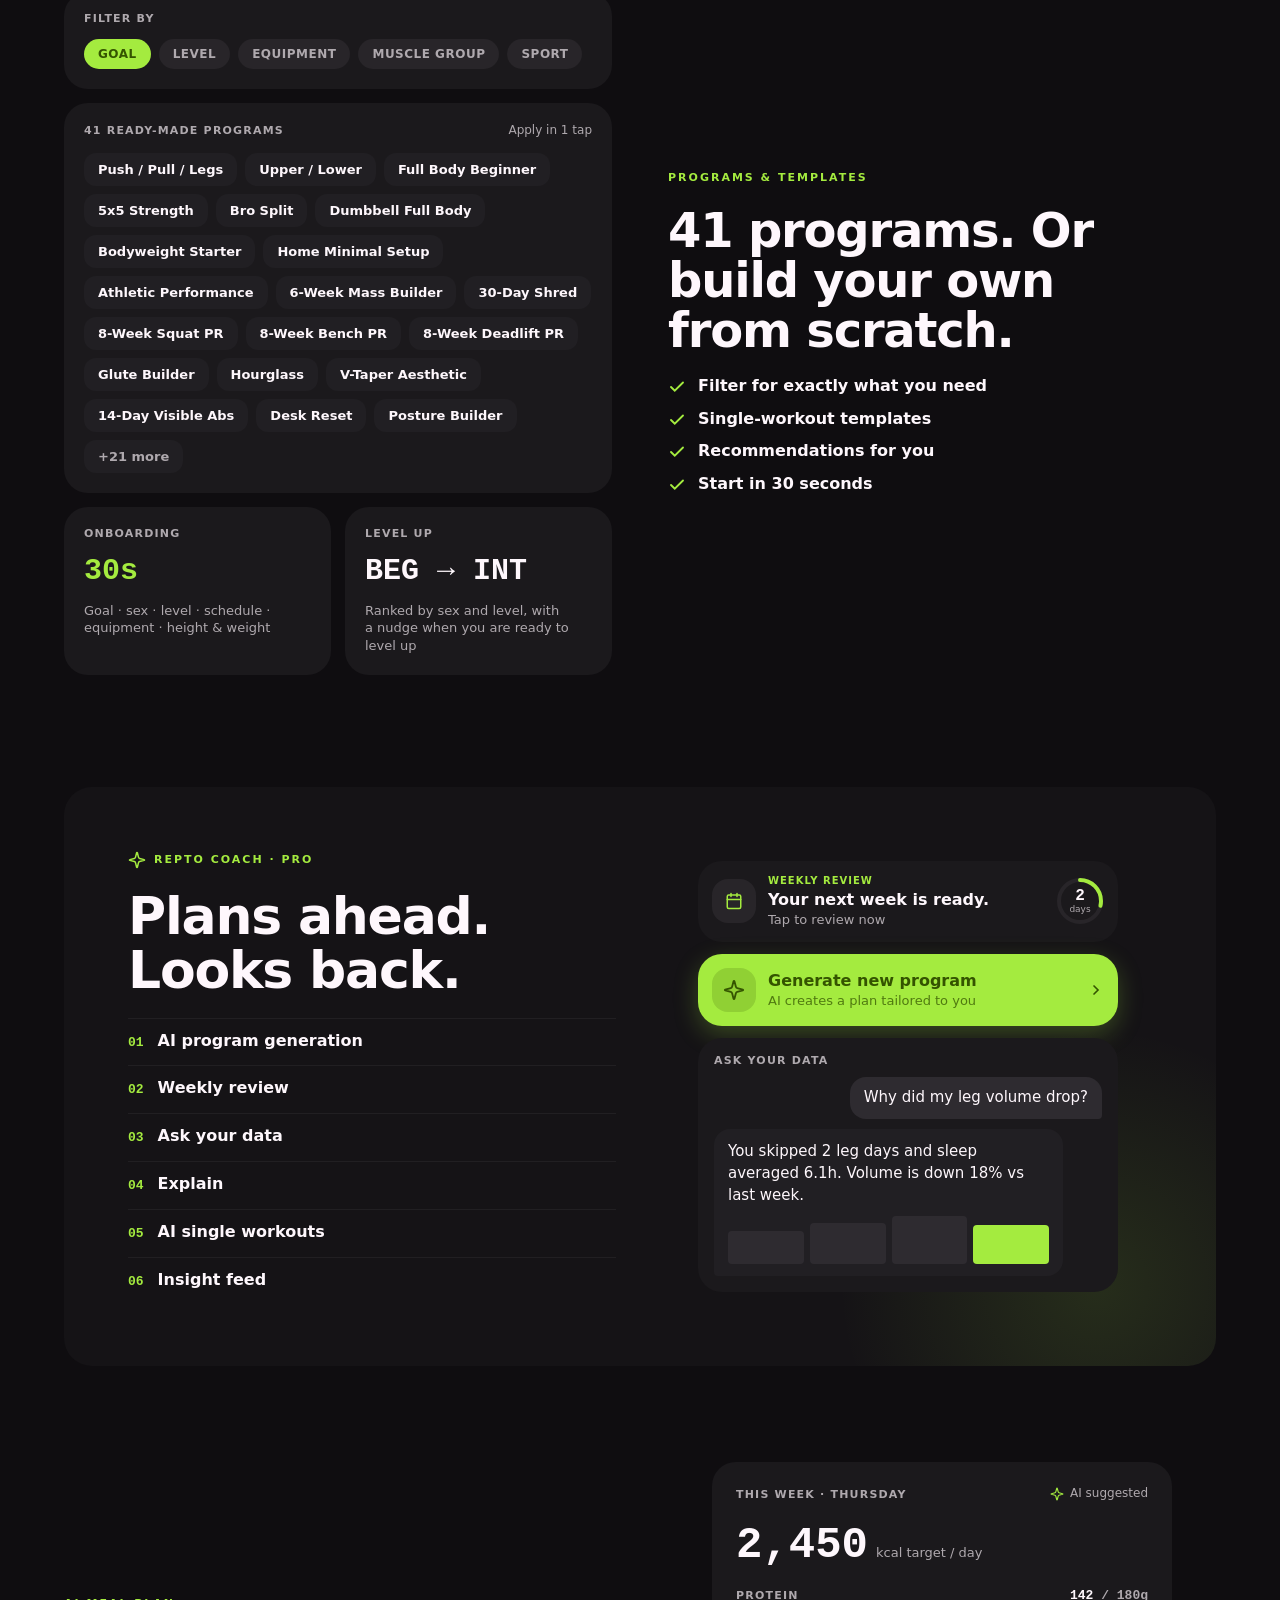
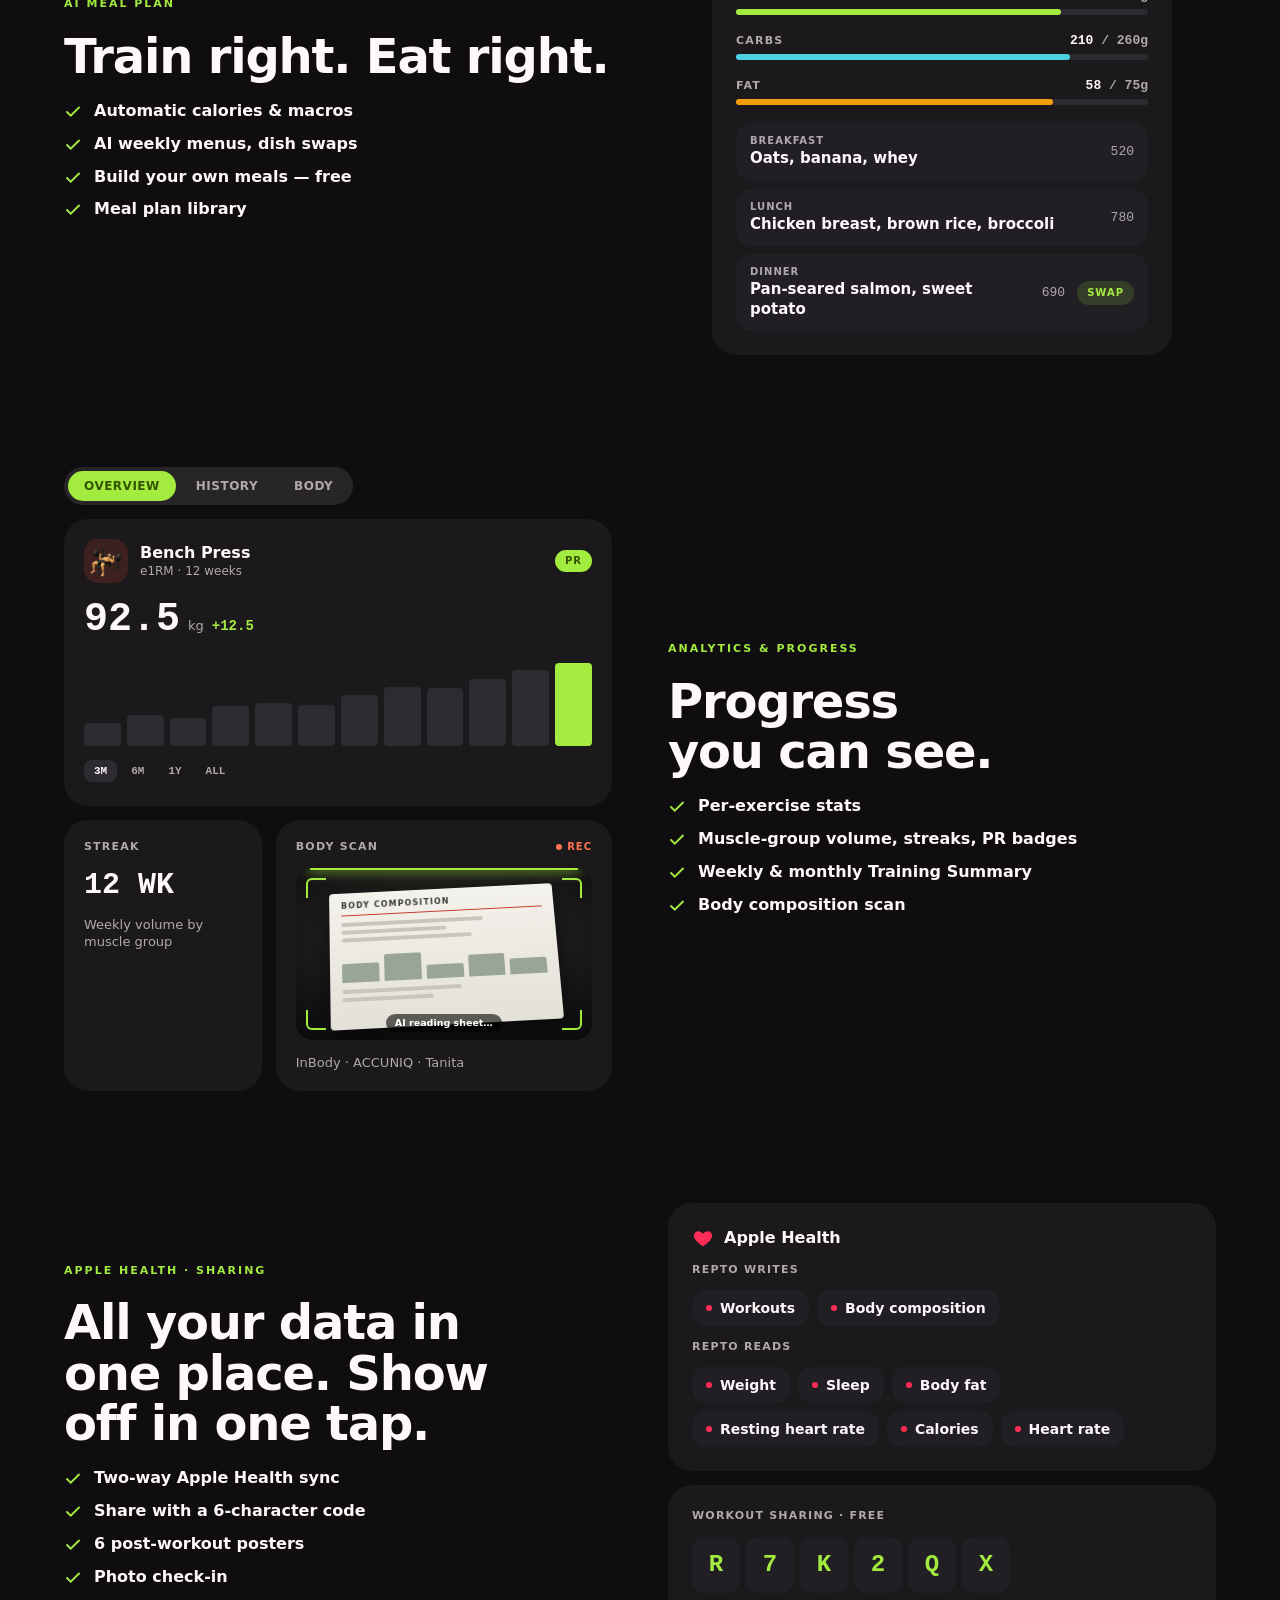
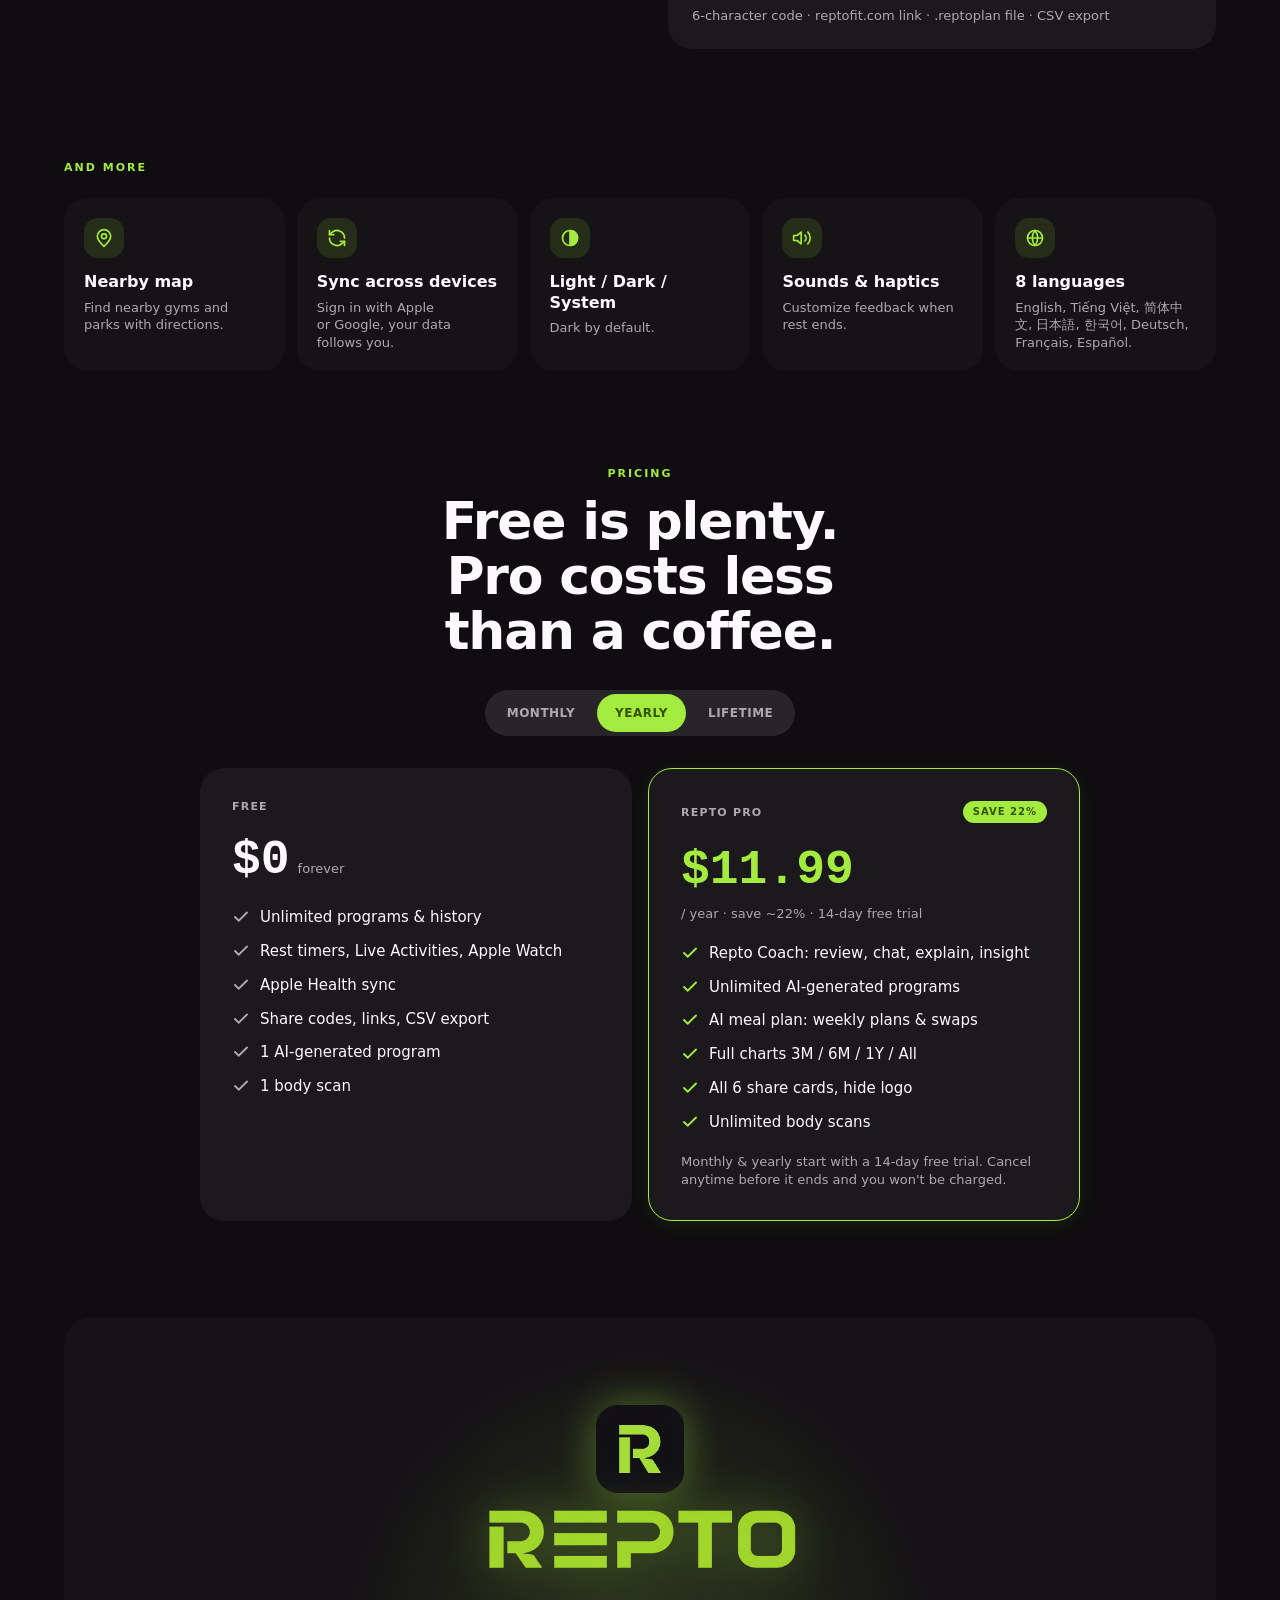
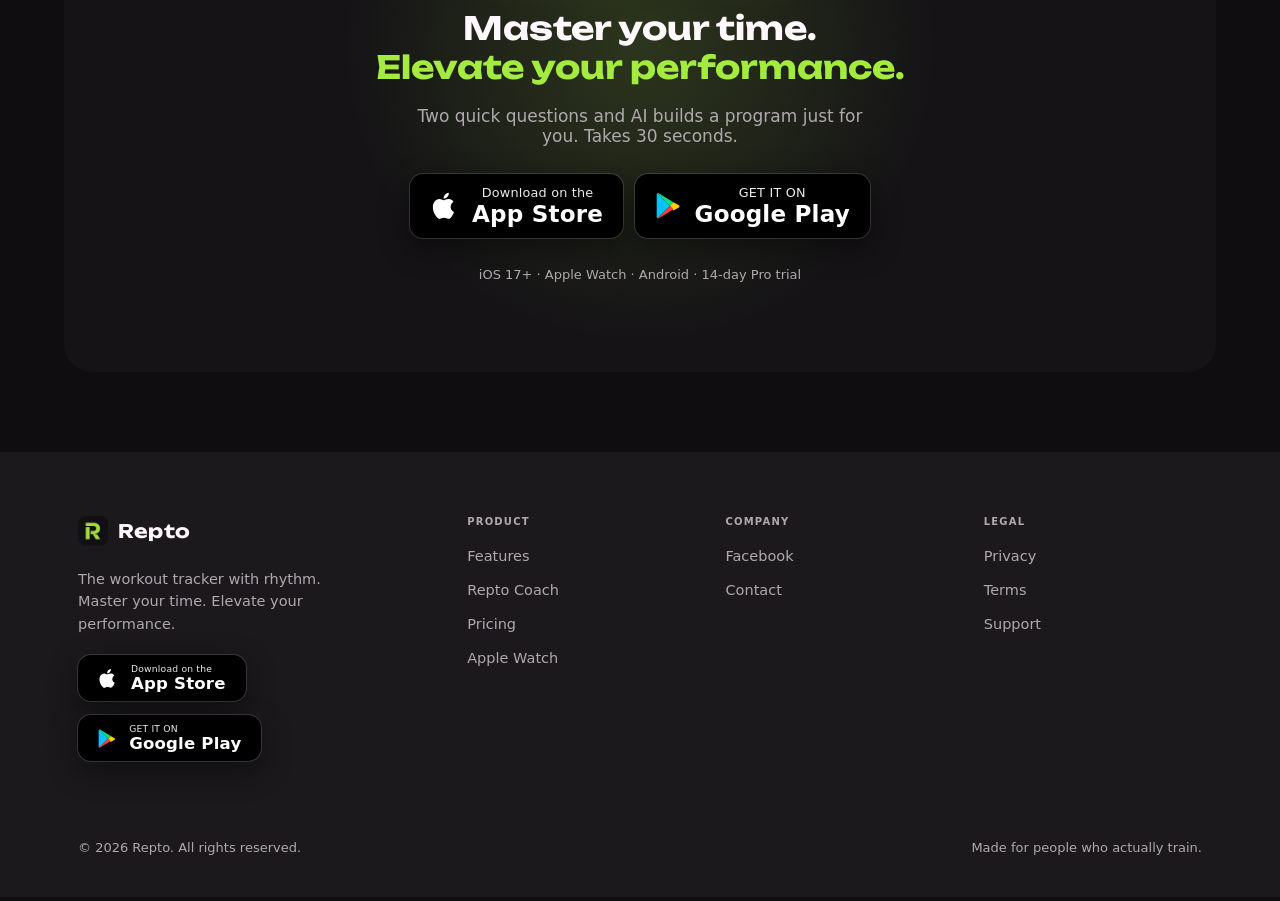
==== commit 297c80ad: "fix: version the attribution script so browsers fetch the visit-counting one" ====
--- a/index.html
+++ b/index.html
@@ -813,6 +813,6 @@
 
 <script src="assets/app.js" defer></script>
 <script src="assets/lang.js" defer></script>
-<script src="assets/attribution.js" defer></script>
+<script src="assets/attribution.js?v=2" defer></script>
 </body>
 </html>
